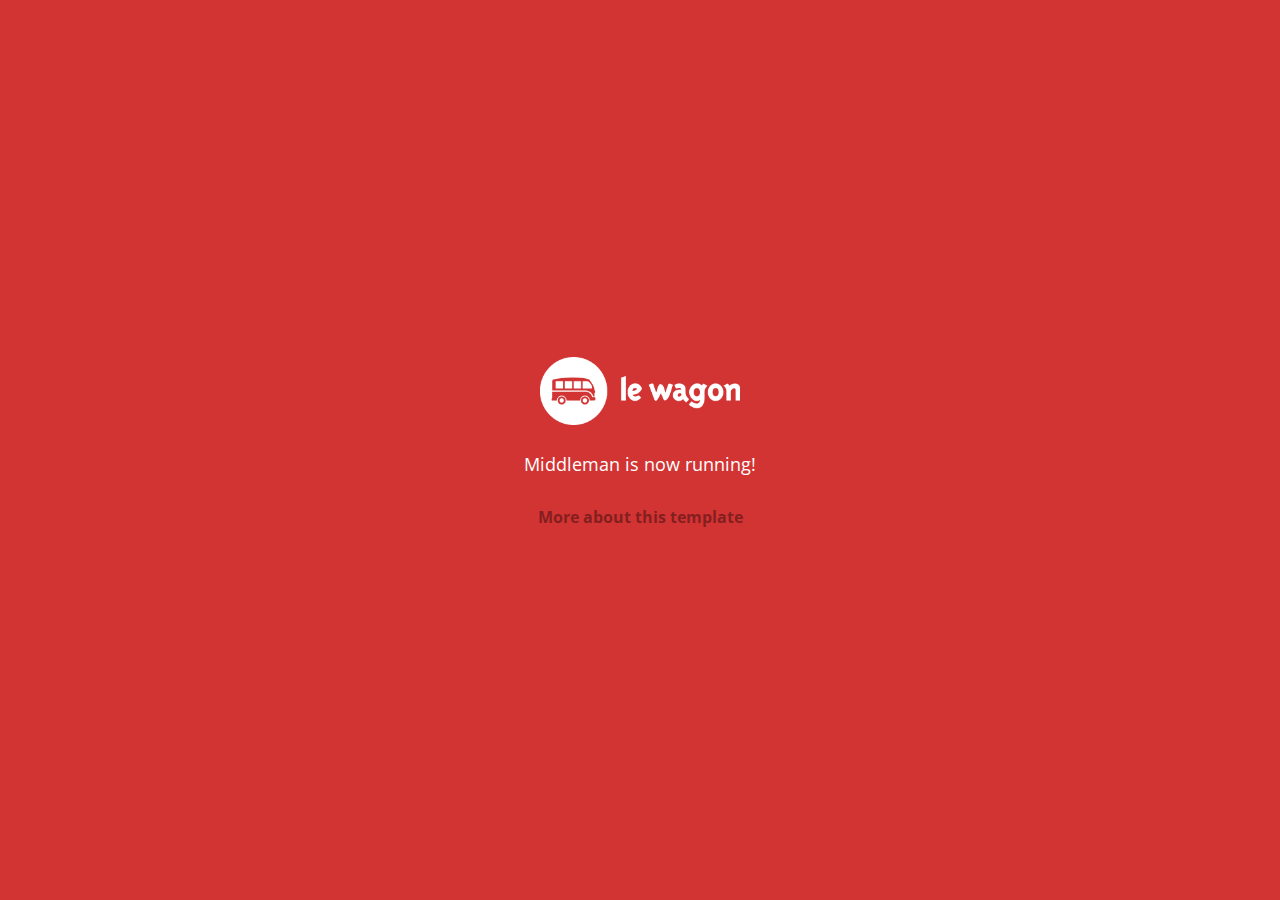
==== index.html @ dfccf11c "Automated commit at 2017-11-13 10:02:44 UTC by middleman-deploy 2.0.0-alpha" ====
<!doctype html>
<html>
  <head>
    <meta charset="utf-8">
    <meta http-equiv="x-ua-compatible" content="ie=edge">
    <meta name="viewport"
          content="width=device-width, initial-scale=1, shrink-to-fit=no">
    <!-- Use the title from a page's frontmatter if it has one -->
    <title>Le Wagon - Middleman</title>
    <link href="stylesheets/application-3c48b980.css" rel="stylesheet" />
    <script src="javascripts/application-93de88c9.js"></script>
    <link href="images/favicon-f15af148.png" rel="icon" type="image/png" />
  </head>
  <body>
    <div id="home">
  <div class="home-content">
    <img src="images/logo-acc9c0ec.png" width="200" alt="Logo" />
    <p>
      Middleman is now running!
    </p>
    <p class="about">
      <a href="about.html">More about this template</a>
    </p>
  </div>
</div>

  </body>
</html>
---- stylesheets/application-3c48b980.css ----
@import url("https://fonts.googleapis.com/css?family=Open+Sans:400,300,700|Raleway:400,100,300,700,500");/*!
 * Bootstrap v3.3.7 (http://getbootstrap.com)
 * Copyright 2011-2016 Twitter, Inc.
 * Licensed under MIT (https://github.com/twbs/bootstrap/blob/master/LICENSE)
 *//*! normalize.css v3.0.3 | MIT License | github.com/necolas/normalize.css */html{font-family:sans-serif;-ms-text-size-adjust:100%;-webkit-text-size-adjust:100%}body{margin:0}article,aside,details,figcaption,figure,footer,header,hgroup,main,menu,nav,section,summary{display:block}audio,canvas,progress,video{display:inline-block;vertical-align:baseline}audio:not([controls]){display:none;height:0}[hidden],template{display:none}a{background-color:transparent}a:active,a:hover{outline:0}abbr[title]{border-bottom:1px dotted}b,strong{font-weight:bold}dfn{font-style:italic}h1{font-size:2em;margin:0.67em 0}mark{background:#ff0;color:#000}small{font-size:80%}sub,sup{font-size:75%;line-height:0;position:relative;vertical-align:baseline}sup{top:-0.5em}sub{bottom:-0.25em}img{border:0}svg:not(:root){overflow:hidden}figure{margin:1em 40px}hr{-webkit-box-sizing:content-box;box-sizing:content-box;height:0}pre{overflow:auto}code,kbd,pre,samp{font-family:monospace, monospace;font-size:1em}button,input,optgroup,select,textarea{color:inherit;font:inherit;margin:0}button{overflow:visible}button,select{text-transform:none}button,html input[type="button"],input[type="reset"],input[type="submit"]{-webkit-appearance:button;cursor:pointer}button[disabled],html input[disabled]{cursor:default}button::-moz-focus-inner,input::-moz-focus-inner{border:0;padding:0}input{line-height:normal}input[type="checkbox"],input[type="radio"]{-webkit-box-sizing:border-box;box-sizing:border-box;padding:0}input[type="number"]::-webkit-inner-spin-button,input[type="number"]::-webkit-outer-spin-button{height:auto}input[type="search"]{-webkit-appearance:textfield;-webkit-box-sizing:content-box;box-sizing:content-box}input[type="search"]::-webkit-search-cancel-button,input[type="search"]::-webkit-search-decoration{-webkit-appearance:none}fieldset{border:1px solid #c0c0c0;margin:0 2px;padding:0.35em 0.625em 0.75em}legend{border:0;padding:0}textarea{overflow:auto}optgroup{font-weight:bold}table{border-collapse:collapse;border-spacing:0}td,th{padding:0}/*! Source: https://github.com/h5bp/html5-boilerplate/blob/master/src/css/main.css */@media print{*,*:before,*:after{background:transparent !important;color:#000 !important;-webkit-box-shadow:none !important;box-shadow:none !important;text-shadow:none !important}a,a:visited{text-decoration:underline}a[href]:after{content:" (" attr(href) ")"}abbr[title]:after{content:" (" attr(title) ")"}a[href^="#"]:after,a[href^="javascript:"]:after{content:""}pre,blockquote{border:1px solid #999;page-break-inside:avoid}thead{display:table-header-group}tr,img{page-break-inside:avoid}img{max-width:100% !important}p,h2,h3{orphans:3;widows:3}h2,h3{page-break-after:avoid}.navbar{display:none}.btn>.caret,.dropup>.btn>.caret{border-top-color:#000 !important}.label{border:1px solid #000}.table{border-collapse:collapse !important}.table td,.table th{background-color:#fff !important}.table-bordered th,.table-bordered td{border:1px solid #ddd !important}}@font-face{font-family:'Glyphicons Halflings';src:url("../assets/bootstrap/glyphicons-halflings-regular-86b6f62b.eot");src:url("../assets/bootstrap/glyphicons-halflings-regular-86b6f62b.eot?#iefix") format("embedded-opentype"),url("../assets/bootstrap/glyphicons-halflings-regular-ca35b697.woff2") format("woff2"),url("../assets/bootstrap/glyphicons-halflings-regular-278e49a8.woff") format("woff"),url("../assets/bootstrap/glyphicons-halflings-regular-44bc1850.ttf") format("truetype"),url("../assets/bootstrap/glyphicons-halflings-regular-de51a849.svg#glyphicons_halflingsregular") format("svg")}.glyphicon{position:relative;top:1px;display:inline-block;font-family:'Glyphicons Halflings';font-style:normal;font-weight:normal;line-height:1;-webkit-font-smoothing:antialiased;-moz-osx-font-smoothing:grayscale}.glyphicon-asterisk:before{content:"\002a"}.glyphicon-plus:before{content:"\002b"}.glyphicon-euro:before,.glyphicon-eur:before{content:"\20ac"}.glyphicon-minus:before{content:"\2212"}.glyphicon-cloud:before{content:"\2601"}.glyphicon-envelope:before{content:"\2709"}.glyphicon-pencil:before{content:"\270f"}.glyphicon-glass:before{content:"\e001"}.glyphicon-music:before{content:"\e002"}.glyphicon-search:before{content:"\e003"}.glyphicon-heart:before{content:"\e005"}.glyphicon-star:before{content:"\e006"}.glyphicon-star-empty:before{content:"\e007"}.glyphicon-user:before{content:"\e008"}.glyphicon-film:before{content:"\e009"}.glyphicon-th-large:before{content:"\e010"}.glyphicon-th:before{content:"\e011"}.glyphicon-th-list:before{content:"\e012"}.glyphicon-ok:before{content:"\e013"}.glyphicon-remove:before{content:"\e014"}.glyphicon-zoom-in:before{content:"\e015"}.glyphicon-zoom-out:before{content:"\e016"}.glyphicon-off:before{content:"\e017"}.glyphicon-signal:before{content:"\e018"}.glyphicon-cog:before{content:"\e019"}.glyphicon-trash:before{content:"\e020"}.glyphicon-home:before{content:"\e021"}.glyphicon-file:before{content:"\e022"}.glyphicon-time:before{content:"\e023"}.glyphicon-road:before{content:"\e024"}.glyphicon-download-alt:before{content:"\e025"}.glyphicon-download:before{content:"\e026"}.glyphicon-upload:before{content:"\e027"}.glyphicon-inbox:before{content:"\e028"}.glyphicon-play-circle:before{content:"\e029"}.glyphicon-repeat:before{content:"\e030"}.glyphicon-refresh:before{content:"\e031"}.glyphicon-list-alt:before{content:"\e032"}.glyphicon-lock:before{content:"\e033"}.glyphicon-flag:before{content:"\e034"}.glyphicon-headphones:before{content:"\e035"}.glyphicon-volume-off:before{content:"\e036"}.glyphicon-volume-down:before{content:"\e037"}.glyphicon-volume-up:before{content:"\e038"}.glyphicon-qrcode:before{content:"\e039"}.glyphicon-barcode:before{content:"\e040"}.glyphicon-tag:before{content:"\e041"}.glyphicon-tags:before{content:"\e042"}.glyphicon-book:before{content:"\e043"}.glyphicon-bookmark:before{content:"\e044"}.glyphicon-print:before{content:"\e045"}.glyphicon-camera:before{content:"\e046"}.glyphicon-font:before{content:"\e047"}.glyphicon-bold:before{content:"\e048"}.glyphicon-italic:before{content:"\e049"}.glyphicon-text-height:before{content:"\e050"}.glyphicon-text-width:before{content:"\e051"}.glyphicon-align-left:before{content:"\e052"}.glyphicon-align-center:before{content:"\e053"}.glyphicon-align-right:before{content:"\e054"}.glyphicon-align-justify:before{content:"\e055"}.glyphicon-list:before{content:"\e056"}.glyphicon-indent-left:before{content:"\e057"}.glyphicon-indent-right:before{content:"\e058"}.glyphicon-facetime-video:before{content:"\e059"}.glyphicon-picture:before{content:"\e060"}.glyphicon-map-marker:before{content:"\e062"}.glyphicon-adjust:before{content:"\e063"}.glyphicon-tint:before{content:"\e064"}.glyphicon-edit:before{content:"\e065"}.glyphicon-share:before{content:"\e066"}.glyphicon-check:before{content:"\e067"}.glyphicon-move:before{content:"\e068"}.glyphicon-step-backward:before{content:"\e069"}.glyphicon-fast-backward:before{content:"\e070"}.glyphicon-backward:before{content:"\e071"}.glyphicon-play:before{content:"\e072"}.glyphicon-pause:before{content:"\e073"}.glyphicon-stop:before{content:"\e074"}.glyphicon-forward:before{content:"\e075"}.glyphicon-fast-forward:before{content:"\e076"}.glyphicon-step-forward:before{content:"\e077"}.glyphicon-eject:before{content:"\e078"}.glyphicon-chevron-left:before{content:"\e079"}.glyphicon-chevron-right:before{content:"\e080"}.glyphicon-plus-sign:before{content:"\e081"}.glyphicon-minus-sign:before{content:"\e082"}.glyphicon-remove-sign:before{content:"\e083"}.glyphicon-ok-sign:before{content:"\e084"}.glyphicon-question-sign:before{content:"\e085"}.glyphicon-info-sign:before{content:"\e086"}.glyphicon-screenshot:before{content:"\e087"}.glyphicon-remove-circle:before{content:"\e088"}.glyphicon-ok-circle:before{content:"\e089"}.glyphicon-ban-circle:before{content:"\e090"}.glyphicon-arrow-left:before{content:"\e091"}.glyphicon-arrow-right:before{content:"\e092"}.glyphicon-arrow-up:before{content:"\e093"}.glyphicon-arrow-down:before{content:"\e094"}.glyphicon-share-alt:before{content:"\e095"}.glyphicon-resize-full:before{content:"\e096"}.glyphicon-resize-small:before{content:"\e097"}.glyphicon-exclamation-sign:before{content:"\e101"}.glyphicon-gift:before{content:"\e102"}.glyphicon-leaf:before{content:"\e103"}.glyphicon-fire:before{content:"\e104"}.glyphicon-eye-open:before{content:"\e105"}.glyphicon-eye-close:before{content:"\e106"}.glyphicon-warning-sign:before{content:"\e107"}.glyphicon-plane:before{content:"\e108"}.glyphicon-calendar:before{content:"\e109"}.glyphicon-random:before{content:"\e110"}.glyphicon-comment:before{content:"\e111"}.glyphicon-magnet:before{content:"\e112"}.glyphicon-chevron-up:before{content:"\e113"}.glyphicon-chevron-down:before{content:"\e114"}.glyphicon-retweet:before{content:"\e115"}.glyphicon-shopping-cart:before{content:"\e116"}.glyphicon-folder-close:before{content:"\e117"}.glyphicon-folder-open:before{content:"\e118"}.glyphicon-resize-vertical:before{content:"\e119"}.glyphicon-resize-horizontal:before{content:"\e120"}.glyphicon-hdd:before{content:"\e121"}.glyphicon-bullhorn:before{content:"\e122"}.glyphicon-bell:before{content:"\e123"}.glyphicon-certificate:before{content:"\e124"}.glyphicon-thumbs-up:before{content:"\e125"}.glyphicon-thumbs-down:before{content:"\e126"}.glyphicon-hand-right:before{content:"\e127"}.glyphicon-hand-left:before{content:"\e128"}.glyphicon-hand-up:before{content:"\e129"}.glyphicon-hand-down:before{content:"\e130"}.glyphicon-circle-arrow-right:before{content:"\e131"}.glyphicon-circle-arrow-left:before{content:"\e132"}.glyphicon-circle-arrow-up:before{content:"\e133"}.glyphicon-circle-arrow-down:before{content:"\e134"}.glyphicon-globe:before{content:"\e135"}.glyphicon-wrench:before{content:"\e136"}.glyphicon-tasks:before{content:"\e137"}.glyphicon-filter:before{content:"\e138"}.glyphicon-briefcase:before{content:"\e139"}.glyphicon-fullscreen:before{content:"\e140"}.glyphicon-dashboard:before{content:"\e141"}.glyphicon-paperclip:before{content:"\e142"}.glyphicon-heart-empty:before{content:"\e143"}.glyphicon-link:before{content:"\e144"}.glyphicon-phone:before{content:"\e145"}.glyphicon-pushpin:before{content:"\e146"}.glyphicon-usd:before{content:"\e148"}.glyphicon-gbp:before{content:"\e149"}.glyphicon-sort:before{content:"\e150"}.glyphicon-sort-by-alphabet:before{content:"\e151"}.glyphicon-sort-by-alphabet-alt:before{content:"\e152"}.glyphicon-sort-by-order:before{content:"\e153"}.glyphicon-sort-by-order-alt:before{content:"\e154"}.glyphicon-sort-by-attributes:before{content:"\e155"}.glyphicon-sort-by-attributes-alt:before{content:"\e156"}.glyphicon-unchecked:before{content:"\e157"}.glyphicon-expand:before{content:"\e158"}.glyphicon-collapse-down:before{content:"\e159"}.glyphicon-collapse-up:before{content:"\e160"}.glyphicon-log-in:before{content:"\e161"}.glyphicon-flash:before{content:"\e162"}.glyphicon-log-out:before{content:"\e163"}.glyphicon-new-window:before{content:"\e164"}.glyphicon-record:before{content:"\e165"}.glyphicon-save:before{content:"\e166"}.glyphicon-open:before{content:"\e167"}.glyphicon-saved:before{content:"\e168"}.glyphicon-import:before{content:"\e169"}.glyphicon-export:before{content:"\e170"}.glyphicon-send:before{content:"\e171"}.glyphicon-floppy-disk:before{content:"\e172"}.glyphicon-floppy-saved:before{content:"\e173"}.glyphicon-floppy-remove:before{content:"\e174"}.glyphicon-floppy-save:before{content:"\e175"}.glyphicon-floppy-open:before{content:"\e176"}.glyphicon-credit-card:before{content:"\e177"}.glyphicon-transfer:before{content:"\e178"}.glyphicon-cutlery:before{content:"\e179"}.glyphicon-header:before{content:"\e180"}.glyphicon-compressed:before{content:"\e181"}.glyphicon-earphone:before{content:"\e182"}.glyphicon-phone-alt:before{content:"\e183"}.glyphicon-tower:before{content:"\e184"}.glyphicon-stats:before{content:"\e185"}.glyphicon-sd-video:before{content:"\e186"}.glyphicon-hd-video:before{content:"\e187"}.glyphicon-subtitles:before{content:"\e188"}.glyphicon-sound-stereo:before{content:"\e189"}.glyphicon-sound-dolby:before{content:"\e190"}.glyphicon-sound-5-1:before{content:"\e191"}.glyphicon-sound-6-1:before{content:"\e192"}.glyphicon-sound-7-1:before{content:"\e193"}.glyphicon-copyright-mark:before{content:"\e194"}.glyphicon-registration-mark:before{content:"\e195"}.glyphicon-cloud-download:before{content:"\e197"}.glyphicon-cloud-upload:before{content:"\e198"}.glyphicon-tree-conifer:before{content:"\e199"}.glyphicon-tree-deciduous:before{content:"\e200"}.glyphicon-cd:before{content:"\e201"}.glyphicon-save-file:before{content:"\e202"}.glyphicon-open-file:before{content:"\e203"}.glyphicon-level-up:before{content:"\e204"}.glyphicon-copy:before{content:"\e205"}.glyphicon-paste:before{content:"\e206"}.glyphicon-alert:before{content:"\e209"}.glyphicon-equalizer:before{content:"\e210"}.glyphicon-king:before{content:"\e211"}.glyphicon-queen:before{content:"\e212"}.glyphicon-pawn:before{content:"\e213"}.glyphicon-bishop:before{content:"\e214"}.glyphicon-knight:before{content:"\e215"}.glyphicon-baby-formula:before{content:"\e216"}.glyphicon-tent:before{content:"\26fa"}.glyphicon-blackboard:before{content:"\e218"}.glyphicon-bed:before{content:"\e219"}.glyphicon-apple:before{content:"\f8ff"}.glyphicon-erase:before{content:"\e221"}.glyphicon-hourglass:before{content:"\231b"}.glyphicon-lamp:before{content:"\e223"}.glyphicon-duplicate:before{content:"\e224"}.glyphicon-piggy-bank:before{content:"\e225"}.glyphicon-scissors:before{content:"\e226"}.glyphicon-bitcoin:before{content:"\e227"}.glyphicon-btc:before{content:"\e227"}.glyphicon-xbt:before{content:"\e227"}.glyphicon-yen:before{content:"\00a5"}.glyphicon-jpy:before{content:"\00a5"}.glyphicon-ruble:before{content:"\20bd"}.glyphicon-rub:before{content:"\20bd"}.glyphicon-scale:before{content:"\e230"}.glyphicon-ice-lolly:before{content:"\e231"}.glyphicon-ice-lolly-tasted:before{content:"\e232"}.glyphicon-education:before{content:"\e233"}.glyphicon-option-horizontal:before{content:"\e234"}.glyphicon-option-vertical:before{content:"\e235"}.glyphicon-menu-hamburger:before{content:"\e236"}.glyphicon-modal-window:before{content:"\e237"}.glyphicon-oil:before{content:"\e238"}.glyphicon-grain:before{content:"\e239"}.glyphicon-sunglasses:before{content:"\e240"}.glyphicon-text-size:before{content:"\e241"}.glyphicon-text-color:before{content:"\e242"}.glyphicon-text-background:before{content:"\e243"}.glyphicon-object-align-top:before{content:"\e244"}.glyphicon-object-align-bottom:before{content:"\e245"}.glyphicon-object-align-horizontal:before{content:"\e246"}.glyphicon-object-align-left:before{content:"\e247"}.glyphicon-object-align-vertical:before{content:"\e248"}.glyphicon-object-align-right:before{content:"\e249"}.glyphicon-triangle-right:before{content:"\e250"}.glyphicon-triangle-left:before{content:"\e251"}.glyphicon-triangle-bottom:before{content:"\e252"}.glyphicon-triangle-top:before{content:"\e253"}.glyphicon-console:before{content:"\e254"}.glyphicon-superscript:before{content:"\e255"}.glyphicon-subscript:before{content:"\e256"}.glyphicon-menu-left:before{content:"\e257"}.glyphicon-menu-right:before{content:"\e258"}.glyphicon-menu-down:before{content:"\e259"}.glyphicon-menu-up:before{content:"\e260"}*{-webkit-box-sizing:border-box;box-sizing:border-box}*:before,*:after{-webkit-box-sizing:border-box;box-sizing:border-box}html{font-size:10px;-webkit-tap-highlight-color:transparent}body{font-family:"Open Sans", "Helvetica", "sans-serif";font-size:18px;line-height:1.42857143;color:#333333;background-color:#F4F4F4}input,button,select,textarea{font-family:inherit;font-size:inherit;line-height:inherit}a{color:#469AE0;text-decoration:none}a:hover,a:focus{color:#1f74ba;text-decoration:underline}a:focus{outline:5px auto -webkit-focus-ring-color;outline-offset:-2px}figure{margin:0}img{vertical-align:middle}.img-responsive{display:block;max-width:100%;height:auto}.img-rounded{border-radius:2px}.img-thumbnail{padding:4px;line-height:1.42857143;background-color:#F4F4F4;border:1px solid #ddd;border-radius:2px;-webkit-transition:all 0.2s ease-in-out;transition:all 0.2s ease-in-out;display:inline-block;max-width:100%;height:auto}.img-circle{border-radius:50%}hr{margin-top:25px;margin-bottom:25px;border:0;border-top:1px solid #eeeeee}.sr-only{position:absolute;width:1px;height:1px;margin:-1px;padding:0;overflow:hidden;clip:rect(0, 0, 0, 0);border:0}.sr-only-focusable:active,.sr-only-focusable:focus{position:static;width:auto;height:auto;margin:0;overflow:visible;clip:auto}[role="button"]{cursor:pointer}h1,h2,h3,h4,h5,h6,.h1,.h2,.h3,.h4,.h5,.h6{font-family:"Raleway", "Helvetica", "sans-serif";font-weight:500;line-height:1.1;color:inherit}h1 small,h1 .small,h2 small,h2 .small,h3 small,h3 .small,h4 small,h4 .small,h5 small,h5 .small,h6 small,h6 .small,.h1 small,.h1 .small,.h2 small,.h2 .small,.h3 small,.h3 .small,.h4 small,.h4 .small,.h5 small,.h5 .small,.h6 small,.h6 .small{font-weight:normal;line-height:1;color:#777777}h1,.h1,h2,.h2,h3,.h3{margin-top:25px;margin-bottom:12.5px}h1 small,h1 .small,.h1 small,.h1 .small,h2 small,h2 .small,.h2 small,.h2 .small,h3 small,h3 .small,.h3 small,.h3 .small{font-size:65%}h4,.h4,h5,.h5,h6,.h6{margin-top:12.5px;margin-bottom:12.5px}h4 small,h4 .small,.h4 small,.h4 .small,h5 small,h5 .small,.h5 small,.h5 .small,h6 small,h6 .small,.h6 small,.h6 .small{font-size:75%}h1,.h1{font-size:46px}h2,.h2{font-size:38px}h3,.h3{font-size:31px}h4,.h4{font-size:23px}h5,.h5{font-size:18px}h6,.h6{font-size:16px}p{margin:0 0 12.5px}.lead{margin-bottom:25px;font-size:20px;font-weight:300;line-height:1.4}@media (min-width: 768px){.lead{font-size:27px}}small,.small{font-size:88%}mark,.mark{background-color:#fcf8e3;padding:.2em}.text-left{text-align:left}.text-right{text-align:right}.text-center{text-align:center}.text-justify{text-align:justify}.text-nowrap{white-space:nowrap}.text-lowercase{text-transform:lowercase}.text-uppercase,.initialism{text-transform:uppercase}.text-capitalize{text-transform:capitalize}.text-muted{color:#777777}.text-primary{color:#469AE0}a.text-primary:hover,a.text-primary:focus{color:#2381d0}.text-success{color:#3c763d}a.text-success:hover,a.text-success:focus{color:#2b542c}.text-info{color:#31708f}a.text-info:hover,a.text-info:focus{color:#245269}.text-warning{color:#8a6d3b}a.text-warning:hover,a.text-warning:focus{color:#66512c}.text-danger{color:#a94442}a.text-danger:hover,a.text-danger:focus{color:#843534}.bg-primary{color:#fff}.bg-primary{background-color:#469AE0}a.bg-primary:hover,a.bg-primary:focus{background-color:#2381d0}.bg-success{background-color:#dff0d8}a.bg-success:hover,a.bg-success:focus{background-color:#c1e2b3}.bg-info{background-color:#d9edf7}a.bg-info:hover,a.bg-info:focus{background-color:#afd9ee}.bg-warning{background-color:#fcf8e3}a.bg-warning:hover,a.bg-warning:focus{background-color:#f7ecb5}.bg-danger{background-color:#f2dede}a.bg-danger:hover,a.bg-danger:focus{background-color:#e4b9b9}.page-header{padding-bottom:11.5px;margin:50px 0 25px;border-bottom:1px solid #eeeeee}ul,ol{margin-top:0;margin-bottom:12.5px}ul ul,ul ol,ol ul,ol ol{margin-bottom:0}.list-unstyled{padding-left:0;list-style:none}.list-inline{padding-left:0;list-style:none;margin-left:-5px}.list-inline>li{display:inline-block;padding-left:5px;padding-right:5px}dl{margin-top:0;margin-bottom:25px}dt,dd{line-height:1.42857143}dt{font-weight:bold}dd{margin-left:0}.dl-horizontal dd:before,.dl-horizontal dd:after{content:" ";display:table}.dl-horizontal dd:after{clear:both}@media (min-width: 768px){.dl-horizontal dt{float:left;width:160px;clear:left;text-align:right;overflow:hidden;text-overflow:ellipsis;white-space:nowrap}.dl-horizontal dd{margin-left:180px}}abbr[title],abbr[data-original-title]{cursor:help;border-bottom:1px dotted #777777}.initialism{font-size:90%}blockquote{padding:12.5px 25px;margin:0 0 25px;font-size:22.5px;border-left:5px solid #eeeeee}blockquote p:last-child,blockquote ul:last-child,blockquote ol:last-child{margin-bottom:0}blockquote footer,blockquote small,blockquote .small{display:block;font-size:80%;line-height:1.42857143;color:#777777}blockquote footer:before,blockquote small:before,blockquote .small:before{content:'\2014 \00A0'}.blockquote-reverse,blockquote.pull-right{padding-right:15px;padding-left:0;border-right:5px solid #eeeeee;border-left:0;text-align:right}.blockquote-reverse footer:before,.blockquote-reverse small:before,.blockquote-reverse .small:before,blockquote.pull-right footer:before,blockquote.pull-right small:before,blockquote.pull-right .small:before{content:''}.blockquote-reverse footer:after,.blockquote-reverse small:after,.blockquote-reverse .small:after,blockquote.pull-right footer:after,blockquote.pull-right small:after,blockquote.pull-right .small:after{content:'\00A0 \2014'}address{margin-bottom:25px;font-style:normal;line-height:1.42857143}code,kbd,pre,samp{font-family:Menlo, Monaco, Consolas, "Courier New", monospace}code{padding:2px 4px;font-size:90%;color:#c7254e;background-color:#f9f2f4;border-radius:2px}kbd{padding:2px 4px;font-size:90%;color:#fff;background-color:#333;border-radius:2px;-webkit-box-shadow:inset 0 -1px 0 rgba(0,0,0,0.25);box-shadow:inset 0 -1px 0 rgba(0,0,0,0.25)}kbd kbd{padding:0;font-size:100%;font-weight:bold;-webkit-box-shadow:none;box-shadow:none}pre{display:block;padding:12px;margin:0 0 12.5px;font-size:17px;line-height:1.42857143;word-break:break-all;word-wrap:break-word;color:#333333;background-color:#f5f5f5;border:1px solid #ccc;border-radius:2px}pre code{padding:0;font-size:inherit;color:inherit;white-space:pre-wrap;background-color:transparent;border-radius:0}.pre-scrollable{max-height:340px;overflow-y:scroll}.container{margin-right:auto;margin-left:auto;padding-left:15px;padding-right:15px}.container:before,.container:after{content:" ";display:table}.container:after{clear:both}@media (min-width: 768px){.container{width:750px}}@media (min-width: 992px){.container{width:970px}}@media (min-width: 1200px){.container{width:1170px}}.container-fluid{margin-right:auto;margin-left:auto;padding-left:15px;padding-right:15px}.container-fluid:before,.container-fluid:after{content:" ";display:table}.container-fluid:after{clear:both}.row{margin-left:-15px;margin-right:-15px}.row:before,.row:after{content:" ";display:table}.row:after{clear:both}.col-xs-1,.col-sm-1,.col-md-1,.col-lg-1,.col-xs-2,.col-sm-2,.col-md-2,.col-lg-2,.col-xs-3,.col-sm-3,.col-md-3,.col-lg-3,.col-xs-4,.col-sm-4,.col-md-4,.col-lg-4,.col-xs-5,.col-sm-5,.col-md-5,.col-lg-5,.col-xs-6,.col-sm-6,.col-md-6,.col-lg-6,.col-xs-7,.col-sm-7,.col-md-7,.col-lg-7,.col-xs-8,.col-sm-8,.col-md-8,.col-lg-8,.col-xs-9,.col-sm-9,.col-md-9,.col-lg-9,.col-xs-10,.col-sm-10,.col-md-10,.col-lg-10,.col-xs-11,.col-sm-11,.col-md-11,.col-lg-11,.col-xs-12,.col-sm-12,.col-md-12,.col-lg-12{position:relative;min-height:1px;padding-left:15px;padding-right:15px}.col-xs-1,.col-xs-2,.col-xs-3,.col-xs-4,.col-xs-5,.col-xs-6,.col-xs-7,.col-xs-8,.col-xs-9,.col-xs-10,.col-xs-11,.col-xs-12{float:left}.col-xs-1{width:8.33333333%}.col-xs-2{width:16.66666667%}.col-xs-3{width:25%}.col-xs-4{width:33.33333333%}.col-xs-5{width:41.66666667%}.col-xs-6{width:50%}.col-xs-7{width:58.33333333%}.col-xs-8{width:66.66666667%}.col-xs-9{width:75%}.col-xs-10{width:83.33333333%}.col-xs-11{width:91.66666667%}.col-xs-12{width:100%}.col-xs-pull-0{right:auto}.col-xs-pull-1{right:8.33333333%}.col-xs-pull-2{right:16.66666667%}.col-xs-pull-3{right:25%}.col-xs-pull-4{right:33.33333333%}.col-xs-pull-5{right:41.66666667%}.col-xs-pull-6{right:50%}.col-xs-pull-7{right:58.33333333%}.col-xs-pull-8{right:66.66666667%}.col-xs-pull-9{right:75%}.col-xs-pull-10{right:83.33333333%}.col-xs-pull-11{right:91.66666667%}.col-xs-pull-12{right:100%}.col-xs-push-0{left:auto}.col-xs-push-1{left:8.33333333%}.col-xs-push-2{left:16.66666667%}.col-xs-push-3{left:25%}.col-xs-push-4{left:33.33333333%}.col-xs-push-5{left:41.66666667%}.col-xs-push-6{left:50%}.col-xs-push-7{left:58.33333333%}.col-xs-push-8{left:66.66666667%}.col-xs-push-9{left:75%}.col-xs-push-10{left:83.33333333%}.col-xs-push-11{left:91.66666667%}.col-xs-push-12{left:100%}.col-xs-offset-0{margin-left:0%}.col-xs-offset-1{margin-left:8.33333333%}.col-xs-offset-2{margin-left:16.66666667%}.col-xs-offset-3{margin-left:25%}.col-xs-offset-4{margin-left:33.33333333%}.col-xs-offset-5{margin-left:41.66666667%}.col-xs-offset-6{margin-left:50%}.col-xs-offset-7{margin-left:58.33333333%}.col-xs-offset-8{margin-left:66.66666667%}.col-xs-offset-9{margin-left:75%}.col-xs-offset-10{margin-left:83.33333333%}.col-xs-offset-11{margin-left:91.66666667%}.col-xs-offset-12{margin-left:100%}@media (min-width: 768px){.col-sm-1,.col-sm-2,.col-sm-3,.col-sm-4,.col-sm-5,.col-sm-6,.col-sm-7,.col-sm-8,.col-sm-9,.col-sm-10,.col-sm-11,.col-sm-12{float:left}.col-sm-1{width:8.33333333%}.col-sm-2{width:16.66666667%}.col-sm-3{width:25%}.col-sm-4{width:33.33333333%}.col-sm-5{width:41.66666667%}.col-sm-6{width:50%}.col-sm-7{width:58.33333333%}.col-sm-8{width:66.66666667%}.col-sm-9{width:75%}.col-sm-10{width:83.33333333%}.col-sm-11{width:91.66666667%}.col-sm-12{width:100%}.col-sm-pull-0{right:auto}.col-sm-pull-1{right:8.33333333%}.col-sm-pull-2{right:16.66666667%}.col-sm-pull-3{right:25%}.col-sm-pull-4{right:33.33333333%}.col-sm-pull-5{right:41.66666667%}.col-sm-pull-6{right:50%}.col-sm-pull-7{right:58.33333333%}.col-sm-pull-8{right:66.66666667%}.col-sm-pull-9{right:75%}.col-sm-pull-10{right:83.33333333%}.col-sm-pull-11{right:91.66666667%}.col-sm-pull-12{right:100%}.col-sm-push-0{left:auto}.col-sm-push-1{left:8.33333333%}.col-sm-push-2{left:16.66666667%}.col-sm-push-3{left:25%}.col-sm-push-4{left:33.33333333%}.col-sm-push-5{left:41.66666667%}.col-sm-push-6{left:50%}.col-sm-push-7{left:58.33333333%}.col-sm-push-8{left:66.66666667%}.col-sm-push-9{left:75%}.col-sm-push-10{left:83.33333333%}.col-sm-push-11{left:91.66666667%}.col-sm-push-12{left:100%}.col-sm-offset-0{margin-left:0%}.col-sm-offset-1{margin-left:8.33333333%}.col-sm-offset-2{margin-left:16.66666667%}.col-sm-offset-3{margin-left:25%}.col-sm-offset-4{margin-left:33.33333333%}.col-sm-offset-5{margin-left:41.66666667%}.col-sm-offset-6{margin-left:50%}.col-sm-offset-7{margin-left:58.33333333%}.col-sm-offset-8{margin-left:66.66666667%}.col-sm-offset-9{margin-left:75%}.col-sm-offset-10{margin-left:83.33333333%}.col-sm-offset-11{margin-left:91.66666667%}.col-sm-offset-12{margin-left:100%}}@media (min-width: 992px){.col-md-1,.col-md-2,.col-md-3,.col-md-4,.col-md-5,.col-md-6,.col-md-7,.col-md-8,.col-md-9,.col-md-10,.col-md-11,.col-md-12{float:left}.col-md-1{width:8.33333333%}.col-md-2{width:16.66666667%}.col-md-3{width:25%}.col-md-4{width:33.33333333%}.col-md-5{width:41.66666667%}.col-md-6{width:50%}.col-md-7{width:58.33333333%}.col-md-8{width:66.66666667%}.col-md-9{width:75%}.col-md-10{width:83.33333333%}.col-md-11{width:91.66666667%}.col-md-12{width:100%}.col-md-pull-0{right:auto}.col-md-pull-1{right:8.33333333%}.col-md-pull-2{right:16.66666667%}.col-md-pull-3{right:25%}.col-md-pull-4{right:33.33333333%}.col-md-pull-5{right:41.66666667%}.col-md-pull-6{right:50%}.col-md-pull-7{right:58.33333333%}.col-md-pull-8{right:66.66666667%}.col-md-pull-9{right:75%}.col-md-pull-10{right:83.33333333%}.col-md-pull-11{right:91.66666667%}.col-md-pull-12{right:100%}.col-md-push-0{left:auto}.col-md-push-1{left:8.33333333%}.col-md-push-2{left:16.66666667%}.col-md-push-3{left:25%}.col-md-push-4{left:33.33333333%}.col-md-push-5{left:41.66666667%}.col-md-push-6{left:50%}.col-md-push-7{left:58.33333333%}.col-md-push-8{left:66.66666667%}.col-md-push-9{left:75%}.col-md-push-10{left:83.33333333%}.col-md-push-11{left:91.66666667%}.col-md-push-12{left:100%}.col-md-offset-0{margin-left:0%}.col-md-offset-1{margin-left:8.33333333%}.col-md-offset-2{margin-left:16.66666667%}.col-md-offset-3{margin-left:25%}.col-md-offset-4{margin-left:33.33333333%}.col-md-offset-5{margin-left:41.66666667%}.col-md-offset-6{margin-left:50%}.col-md-offset-7{margin-left:58.33333333%}.col-md-offset-8{margin-left:66.66666667%}.col-md-offset-9{margin-left:75%}.col-md-offset-10{margin-left:83.33333333%}.col-md-offset-11{margin-left:91.66666667%}.col-md-offset-12{margin-left:100%}}@media (min-width: 1200px){.col-lg-1,.col-lg-2,.col-lg-3,.col-lg-4,.col-lg-5,.col-lg-6,.col-lg-7,.col-lg-8,.col-lg-9,.col-lg-10,.col-lg-11,.col-lg-12{float:left}.col-lg-1{width:8.33333333%}.col-lg-2{width:16.66666667%}.col-lg-3{width:25%}.col-lg-4{width:33.33333333%}.col-lg-5{width:41.66666667%}.col-lg-6{width:50%}.col-lg-7{width:58.33333333%}.col-lg-8{width:66.66666667%}.col-lg-9{width:75%}.col-lg-10{width:83.33333333%}.col-lg-11{width:91.66666667%}.col-lg-12{width:100%}.col-lg-pull-0{right:auto}.col-lg-pull-1{right:8.33333333%}.col-lg-pull-2{right:16.66666667%}.col-lg-pull-3{right:25%}.col-lg-pull-4{right:33.33333333%}.col-lg-pull-5{right:41.66666667%}.col-lg-pull-6{right:50%}.col-lg-pull-7{right:58.33333333%}.col-lg-pull-8{right:66.66666667%}.col-lg-pull-9{right:75%}.col-lg-pull-10{right:83.33333333%}.col-lg-pull-11{right:91.66666667%}.col-lg-pull-12{right:100%}.col-lg-push-0{left:auto}.col-lg-push-1{left:8.33333333%}.col-lg-push-2{left:16.66666667%}.col-lg-push-3{left:25%}.col-lg-push-4{left:33.33333333%}.col-lg-push-5{left:41.66666667%}.col-lg-push-6{left:50%}.col-lg-push-7{left:58.33333333%}.col-lg-push-8{left:66.66666667%}.col-lg-push-9{left:75%}.col-lg-push-10{left:83.33333333%}.col-lg-push-11{left:91.66666667%}.col-lg-push-12{left:100%}.col-lg-offset-0{margin-left:0%}.col-lg-offset-1{margin-left:8.33333333%}.col-lg-offset-2{margin-left:16.66666667%}.col-lg-offset-3{margin-left:25%}.col-lg-offset-4{margin-left:33.33333333%}.col-lg-offset-5{margin-left:41.66666667%}.col-lg-offset-6{margin-left:50%}.col-lg-offset-7{margin-left:58.33333333%}.col-lg-offset-8{margin-left:66.66666667%}.col-lg-offset-9{margin-left:75%}.col-lg-offset-10{margin-left:83.33333333%}.col-lg-offset-11{margin-left:91.66666667%}.col-lg-offset-12{margin-left:100%}}table{background-color:transparent}caption{padding-top:8px;padding-bottom:8px;color:#777777;text-align:left}th{text-align:left}.table{width:100%;max-width:100%;margin-bottom:25px}.table>thead>tr>th,.table>thead>tr>td,.table>tbody>tr>th,.table>tbody>tr>td,.table>tfoot>tr>th,.table>tfoot>tr>td{padding:8px;line-height:1.42857143;vertical-align:top;border-top:1px solid #ddd}.table>thead>tr>th{vertical-align:bottom;border-bottom:2px solid #ddd}.table>caption+thead>tr:first-child>th,.table>caption+thead>tr:first-child>td,.table>colgroup+thead>tr:first-child>th,.table>colgroup+thead>tr:first-child>td,.table>thead:first-child>tr:first-child>th,.table>thead:first-child>tr:first-child>td{border-top:0}.table>tbody+tbody{border-top:2px solid #ddd}.table .table{background-color:#F4F4F4}.table-condensed>thead>tr>th,.table-condensed>thead>tr>td,.table-condensed>tbody>tr>th,.table-condensed>tbody>tr>td,.table-condensed>tfoot>tr>th,.table-condensed>tfoot>tr>td{padding:5px}.table-bordered{border:1px solid #ddd}.table-bordered>thead>tr>th,.table-bordered>thead>tr>td,.table-bordered>tbody>tr>th,.table-bordered>tbody>tr>td,.table-bordered>tfoot>tr>th,.table-bordered>tfoot>tr>td{border:1px solid #ddd}.table-bordered>thead>tr>th,.table-bordered>thead>tr>td{border-bottom-width:2px}.table-striped>tbody>tr:nth-of-type(odd){background-color:#f9f9f9}.table-hover>tbody>tr:hover{background-color:#f5f5f5}table col[class*="col-"]{position:static;float:none;display:table-column}table td[class*="col-"],table th[class*="col-"]{position:static;float:none;display:table-cell}.table>thead>tr>td.active,.table>thead>tr>th.active,.table>thead>tr.active>td,.table>thead>tr.active>th,.table>tbody>tr>td.active,.table>tbody>tr>th.active,.table>tbody>tr.active>td,.table>tbody>tr.active>th,.table>tfoot>tr>td.active,.table>tfoot>tr>th.active,.table>tfoot>tr.active>td,.table>tfoot>tr.active>th{background-color:#f5f5f5}.table-hover>tbody>tr>td.active:hover,.table-hover>tbody>tr>th.active:hover,.table-hover>tbody>tr.active:hover>td,.table-hover>tbody>tr:hover>.active,.table-hover>tbody>tr.active:hover>th{background-color:#e8e8e8}.table>thead>tr>td.success,.table>thead>tr>th.success,.table>thead>tr.success>td,.table>thead>tr.success>th,.table>tbody>tr>td.success,.table>tbody>tr>th.success,.table>tbody>tr.success>td,.table>tbody>tr.success>th,.table>tfoot>tr>td.success,.table>tfoot>tr>th.success,.table>tfoot>tr.success>td,.table>tfoot>tr.success>th{background-color:#dff0d8}.table-hover>tbody>tr>td.success:hover,.table-hover>tbody>tr>th.success:hover,.table-hover>tbody>tr.success:hover>td,.table-hover>tbody>tr:hover>.success,.table-hover>tbody>tr.success:hover>th{background-color:#d0e9c6}.table>thead>tr>td.info,.table>thead>tr>th.info,.table>thead>tr.info>td,.table>thead>tr.info>th,.table>tbody>tr>td.info,.table>tbody>tr>th.info,.table>tbody>tr.info>td,.table>tbody>tr.info>th,.table>tfoot>tr>td.info,.table>tfoot>tr>th.info,.table>tfoot>tr.info>td,.table>tfoot>tr.info>th{background-color:#d9edf7}.table-hover>tbody>tr>td.info:hover,.table-hover>tbody>tr>th.info:hover,.table-hover>tbody>tr.info:hover>td,.table-hover>tbody>tr:hover>.info,.table-hover>tbody>tr.info:hover>th{background-color:#c4e3f3}.table>thead>tr>td.warning,.table>thead>tr>th.warning,.table>thead>tr.warning>td,.table>thead>tr.warning>th,.table>tbody>tr>td.warning,.table>tbody>tr>th.warning,.table>tbody>tr.warning>td,.table>tbody>tr.warning>th,.table>tfoot>tr>td.warning,.table>tfoot>tr>th.warning,.table>tfoot>tr.warning>td,.table>tfoot>tr.warning>th{background-color:#fcf8e3}.table-hover>tbody>tr>td.warning:hover,.table-hover>tbody>tr>th.warning:hover,.table-hover>tbody>tr.warning:hover>td,.table-hover>tbody>tr:hover>.warning,.table-hover>tbody>tr.warning:hover>th{background-color:#faf2cc}.table>thead>tr>td.danger,.table>thead>tr>th.danger,.table>thead>tr.danger>td,.table>thead>tr.danger>th,.table>tbody>tr>td.danger,.table>tbody>tr>th.danger,.table>tbody>tr.danger>td,.table>tbody>tr.danger>th,.table>tfoot>tr>td.danger,.table>tfoot>tr>th.danger,.table>tfoot>tr.danger>td,.table>tfoot>tr.danger>th{background-color:#f2dede}.table-hover>tbody>tr>td.danger:hover,.table-hover>tbody>tr>th.danger:hover,.table-hover>tbody>tr.danger:hover>td,.table-hover>tbody>tr:hover>.danger,.table-hover>tbody>tr.danger:hover>th{background-color:#ebcccc}.table-responsive{overflow-x:auto;min-height:0.01%}@media screen and (max-width: 767px){.table-responsive{width:100%;margin-bottom:18.75px;overflow-y:hidden;-ms-overflow-style:-ms-autohiding-scrollbar;border:1px solid #ddd}.table-responsive>.table{margin-bottom:0}.table-responsive>.table>thead>tr>th,.table-responsive>.table>thead>tr>td,.table-responsive>.table>tbody>tr>th,.table-responsive>.table>tbody>tr>td,.table-responsive>.table>tfoot>tr>th,.table-responsive>.table>tfoot>tr>td{white-space:nowrap}.table-responsive>.table-bordered{border:0}.table-responsive>.table-bordered>thead>tr>th:first-child,.table-responsive>.table-bordered>thead>tr>td:first-child,.table-responsive>.table-bordered>tbody>tr>th:first-child,.table-responsive>.table-bordered>tbody>tr>td:first-child,.table-responsive>.table-bordered>tfoot>tr>th:first-child,.table-responsive>.table-bordered>tfoot>tr>td:first-child{border-left:0}.table-responsive>.table-bordered>thead>tr>th:last-child,.table-responsive>.table-bordered>thead>tr>td:last-child,.table-responsive>.table-bordered>tbody>tr>th:last-child,.table-responsive>.table-bordered>tbody>tr>td:last-child,.table-responsive>.table-bordered>tfoot>tr>th:last-child,.table-responsive>.table-bordered>tfoot>tr>td:last-child{border-right:0}.table-responsive>.table-bordered>tbody>tr:last-child>th,.table-responsive>.table-bordered>tbody>tr:last-child>td,.table-responsive>.table-bordered>tfoot>tr:last-child>th,.table-responsive>.table-bordered>tfoot>tr:last-child>td{border-bottom:0}}fieldset{padding:0;margin:0;border:0;min-width:0}legend{display:block;width:100%;padding:0;margin-bottom:25px;font-size:27px;line-height:inherit;color:#333333;border:0;border-bottom:1px solid #e5e5e5}label{display:inline-block;max-width:100%;margin-bottom:5px;font-weight:bold}input[type="search"]{-webkit-box-sizing:border-box;box-sizing:border-box}input[type="radio"],input[type="checkbox"]{margin:4px 0 0;margin-top:1px \9;line-height:normal}input[type="file"]{display:block}input[type="range"]{display:block;width:100%}select[multiple],select[size]{height:auto}input[type="file"]:focus,input[type="radio"]:focus,input[type="checkbox"]:focus{outline:5px auto -webkit-focus-ring-color;outline-offset:-2px}output{display:block;padding-top:7px;font-size:18px;line-height:1.42857143;color:#000000}.form-control{display:block;width:100%;height:39px;padding:6px 12px;font-size:18px;line-height:1.42857143;color:#000000;background-color:#fff;background-image:none;border:1px solid #ccc;border-radius:2px;-webkit-box-shadow:inset 0 1px 1px rgba(0,0,0,0.075);box-shadow:inset 0 1px 1px rgba(0,0,0,0.075);-webkit-transition:border-color ease-in-out 0.15s, box-shadow ease-in-out 0.15s;-webkit-transition:border-color ease-in-out 0.15s, -webkit-box-shadow ease-in-out 0.15s;transition:border-color ease-in-out 0.15s, -webkit-box-shadow ease-in-out 0.15s;transition:border-color ease-in-out 0.15s, box-shadow ease-in-out 0.15s;transition:border-color ease-in-out 0.15s, box-shadow ease-in-out 0.15s, -webkit-box-shadow ease-in-out 0.15s}.form-control:focus{border-color:#66afe9;outline:0;-webkit-box-shadow:inset 0 1px 1px rgba(0,0,0,0.075),0 0 8px rgba(102,175,233,0.6);box-shadow:inset 0 1px 1px rgba(0,0,0,0.075),0 0 8px rgba(102,175,233,0.6)}.form-control::-moz-placeholder{color:#999;opacity:1}.form-control:-ms-input-placeholder{color:#999}.form-control::-webkit-input-placeholder{color:#999}.form-control::-ms-expand{border:0;background-color:transparent}.form-control[disabled],.form-control[readonly],fieldset[disabled] .form-control{background-color:#eeeeee;opacity:1}.form-control[disabled],fieldset[disabled] .form-control{cursor:not-allowed}textarea.form-control{height:auto}input[type="search"]{-webkit-appearance:none}@media screen and (-webkit-min-device-pixel-ratio: 0){input[type="date"].form-control,input[type="time"].form-control,input[type="datetime-local"].form-control,input[type="month"].form-control{line-height:39px}input[type="date"].input-sm,.input-group-sm>input[type="date"].form-control,.input-group-sm>input[type="date"].input-group-addon,.input-group-sm>.input-group-btn>input[type="date"].btn,.input-group-sm input[type="date"],input[type="time"].input-sm,.input-group-sm>input[type="time"].form-control,.input-group-sm>input[type="time"].input-group-addon,.input-group-sm>.input-group-btn>input[type="time"].btn,.input-group-sm input[type="time"],input[type="datetime-local"].input-sm,.input-group-sm>input[type="datetime-local"].form-control,.input-group-sm>input[type="datetime-local"].input-group-addon,.input-group-sm>.input-group-btn>input[type="datetime-local"].btn,.input-group-sm input[type="datetime-local"],input[type="month"].input-sm,.input-group-sm>input[type="month"].form-control,.input-group-sm>input[type="month"].input-group-addon,.input-group-sm>.input-group-btn>input[type="month"].btn,.input-group-sm input[type="month"]{line-height:36px}input[type="date"].input-lg,.input-group-lg>input[type="date"].form-control,.input-group-lg>input[type="date"].input-group-addon,.input-group-lg>.input-group-btn>input[type="date"].btn,.input-group-lg input[type="date"],input[type="time"].input-lg,.input-group-lg>input[type="time"].form-control,.input-group-lg>input[type="time"].input-group-addon,.input-group-lg>.input-group-btn>input[type="time"].btn,.input-group-lg input[type="time"],input[type="datetime-local"].input-lg,.input-group-lg>input[type="datetime-local"].form-control,.input-group-lg>input[type="datetime-local"].input-group-addon,.input-group-lg>.input-group-btn>input[type="datetime-local"].btn,.input-group-lg input[type="datetime-local"],input[type="month"].input-lg,.input-group-lg>input[type="month"].form-control,.input-group-lg>input[type="month"].input-group-addon,.input-group-lg>.input-group-btn>input[type="month"].btn,.input-group-lg input[type="month"]{line-height:53px}}.form-group{margin-bottom:15px}.radio,.checkbox{position:relative;display:block;margin-top:10px;margin-bottom:10px}.radio label,.checkbox label{min-height:25px;padding-left:20px;margin-bottom:0;font-weight:normal;cursor:pointer}.radio input[type="radio"],.radio-inline input[type="radio"],.checkbox input[type="checkbox"],.checkbox-inline input[type="checkbox"]{position:absolute;margin-left:-20px;margin-top:4px \9}.radio+.radio,.checkbox+.checkbox{margin-top:-5px}.radio-inline,.checkbox-inline{position:relative;display:inline-block;padding-left:20px;margin-bottom:0;vertical-align:middle;font-weight:normal;cursor:pointer}.radio-inline+.radio-inline,.checkbox-inline+.checkbox-inline{margin-top:0;margin-left:10px}input[type="radio"][disabled],input[type="radio"].disabled,fieldset[disabled] input[type="radio"],input[type="checkbox"][disabled],input[type="checkbox"].disabled,fieldset[disabled] input[type="checkbox"]{cursor:not-allowed}.radio-inline.disabled,fieldset[disabled] .radio-inline,.checkbox-inline.disabled,fieldset[disabled] .checkbox-inline{cursor:not-allowed}.radio.disabled label,fieldset[disabled] .radio label,.checkbox.disabled label,fieldset[disabled] .checkbox label{cursor:not-allowed}.form-control-static{padding-top:7px;padding-bottom:7px;margin-bottom:0;min-height:43px}.form-control-static.input-lg,.input-group-lg>.form-control-static.form-control,.input-group-lg>.form-control-static.input-group-addon,.input-group-lg>.input-group-btn>.form-control-static.btn,.form-control-static.input-sm,.input-group-sm>.form-control-static.form-control,.input-group-sm>.form-control-static.input-group-addon,.input-group-sm>.input-group-btn>.form-control-static.btn{padding-left:0;padding-right:0}.input-sm,.input-group-sm>.form-control,.input-group-sm>.input-group-addon,.input-group-sm>.input-group-btn>.btn{height:36px;padding:5px 10px;font-size:16px;line-height:1.5;border-radius:2px}select.input-sm,.input-group-sm>select.form-control,.input-group-sm>select.input-group-addon,.input-group-sm>.input-group-btn>select.btn{height:36px;line-height:36px}textarea.input-sm,.input-group-sm>textarea.form-control,.input-group-sm>textarea.input-group-addon,.input-group-sm>.input-group-btn>textarea.btn,select[multiple].input-sm,.input-group-sm>select[multiple].form-control,.input-group-sm>select[multiple].input-group-addon,.input-group-sm>.input-group-btn>select[multiple].btn{height:auto}.form-group-sm .form-control{height:36px;padding:5px 10px;font-size:16px;line-height:1.5;border-radius:2px}.form-group-sm select.form-control{height:36px;line-height:36px}.form-group-sm textarea.form-control,.form-group-sm select[multiple].form-control{height:auto}.form-group-sm .form-control-static{height:36px;min-height:41px;padding:6px 10px;font-size:16px;line-height:1.5}.input-lg,.input-group-lg>.form-control,.input-group-lg>.input-group-addon,.input-group-lg>.input-group-btn>.btn{height:53px;padding:10px 16px;font-size:23px;line-height:1.3333333;border-radius:2px}select.input-lg,.input-group-lg>select.form-control,.input-group-lg>select.input-group-addon,.input-group-lg>.input-group-btn>select.btn{height:53px;line-height:53px}textarea.input-lg,.input-group-lg>textarea.form-control,.input-group-lg>textarea.input-group-addon,.input-group-lg>.input-group-btn>textarea.btn,select[multiple].input-lg,.input-group-lg>select[multiple].form-control,.input-group-lg>select[multiple].input-group-addon,.input-group-lg>.input-group-btn>select[multiple].btn{height:auto}.form-group-lg .form-control{height:53px;padding:10px 16px;font-size:23px;line-height:1.3333333;border-radius:2px}.form-group-lg select.form-control{height:53px;line-height:53px}.form-group-lg textarea.form-control,.form-group-lg select[multiple].form-control{height:auto}.form-group-lg .form-control-static{height:53px;min-height:48px;padding:11px 16px;font-size:23px;line-height:1.3333333}.has-feedback{position:relative}.has-feedback .form-control{padding-right:48.75px}.form-control-feedback{position:absolute;top:0;right:0;z-index:2;display:block;width:39px;height:39px;line-height:39px;text-align:center;pointer-events:none}.input-lg+.form-control-feedback,.input-group-lg>.form-control+.form-control-feedback,.input-group-lg>.input-group-addon+.form-control-feedback,.input-group-lg>.input-group-btn>.btn+.form-control-feedback,.input-group-lg+.form-control-feedback,.form-group-lg .form-control+.form-control-feedback{width:53px;height:53px;line-height:53px}.input-sm+.form-control-feedback,.input-group-sm>.form-control+.form-control-feedback,.input-group-sm>.input-group-addon+.form-control-feedback,.input-group-sm>.input-group-btn>.btn+.form-control-feedback,.input-group-sm+.form-control-feedback,.form-group-sm .form-control+.form-control-feedback{width:36px;height:36px;line-height:36px}.has-success .help-block,.has-success .control-label,.has-success .radio,.has-success .checkbox,.has-success .radio-inline,.has-success .checkbox-inline,.has-success.radio label,.has-success.checkbox label,.has-success.radio-inline label,.has-success.checkbox-inline label{color:#3c763d}.has-success .form-control{border-color:#3c763d;-webkit-box-shadow:inset 0 1px 1px rgba(0,0,0,0.075);box-shadow:inset 0 1px 1px rgba(0,0,0,0.075)}.has-success .form-control:focus{border-color:#2b542c;-webkit-box-shadow:inset 0 1px 1px rgba(0,0,0,0.075),0 0 6px #67b168;box-shadow:inset 0 1px 1px rgba(0,0,0,0.075),0 0 6px #67b168}.has-success .input-group-addon{color:#3c763d;border-color:#3c763d;background-color:#dff0d8}.has-success .form-control-feedback{color:#3c763d}.has-warning .help-block,.has-warning .control-label,.has-warning .radio,.has-warning .checkbox,.has-warning .radio-inline,.has-warning .checkbox-inline,.has-warning.radio label,.has-warning.checkbox label,.has-warning.radio-inline label,.has-warning.checkbox-inline label{color:#8a6d3b}.has-warning .form-control{border-color:#8a6d3b;-webkit-box-shadow:inset 0 1px 1px rgba(0,0,0,0.075);box-shadow:inset 0 1px 1px rgba(0,0,0,0.075)}.has-warning .form-control:focus{border-color:#66512c;-webkit-box-shadow:inset 0 1px 1px rgba(0,0,0,0.075),0 0 6px #c0a16b;box-shadow:inset 0 1px 1px rgba(0,0,0,0.075),0 0 6px #c0a16b}.has-warning .input-group-addon{color:#8a6d3b;border-color:#8a6d3b;background-color:#fcf8e3}.has-warning .form-control-feedback{color:#8a6d3b}.has-error .help-block,.has-error .control-label,.has-error .radio,.has-error .checkbox,.has-error .radio-inline,.has-error .checkbox-inline,.has-error.radio label,.has-error.checkbox label,.has-error.radio-inline label,.has-error.checkbox-inline label{color:#a94442}.has-error .form-control{border-color:#a94442;-webkit-box-shadow:inset 0 1px 1px rgba(0,0,0,0.075);box-shadow:inset 0 1px 1px rgba(0,0,0,0.075)}.has-error .form-control:focus{border-color:#843534;-webkit-box-shadow:inset 0 1px 1px rgba(0,0,0,0.075),0 0 6px #ce8483;box-shadow:inset 0 1px 1px rgba(0,0,0,0.075),0 0 6px #ce8483}.has-error .input-group-addon{color:#a94442;border-color:#a94442;background-color:#f2dede}.has-error .form-control-feedback{color:#a94442}.has-feedback label ~ .form-control-feedback{top:30px}.has-feedback label.sr-only ~ .form-control-feedback{top:0}.help-block{display:block;margin-top:5px;margin-bottom:10px;color:#737373}@media (min-width: 768px){.form-inline .form-group{display:inline-block;margin-bottom:0;vertical-align:middle}.form-inline .form-control{display:inline-block;width:auto;vertical-align:middle}.form-inline .form-control-static{display:inline-block}.form-inline .input-group{display:inline-table;vertical-align:middle}.form-inline .input-group .input-group-addon,.form-inline .input-group .input-group-btn,.form-inline .input-group .form-control{width:auto}.form-inline .input-group>.form-control{width:100%}.form-inline .control-label{margin-bottom:0;vertical-align:middle}.form-inline .radio,.form-inline .checkbox{display:inline-block;margin-top:0;margin-bottom:0;vertical-align:middle}.form-inline .radio label,.form-inline .checkbox label{padding-left:0}.form-inline .radio input[type="radio"],.form-inline .checkbox input[type="checkbox"]{position:relative;margin-left:0}.form-inline .has-feedback .form-control-feedback{top:0}}.form-horizontal .radio,.form-horizontal .checkbox,.form-horizontal .radio-inline,.form-horizontal .checkbox-inline{margin-top:0;margin-bottom:0;padding-top:7px}.form-horizontal .radio,.form-horizontal .checkbox{min-height:32px}.form-horizontal .form-group{margin-left:-15px;margin-right:-15px}.form-horizontal .form-group:before,.form-horizontal .form-group:after{content:" ";display:table}.form-horizontal .form-group:after{clear:both}@media (min-width: 768px){.form-horizontal .control-label{text-align:right;margin-bottom:0;padding-top:7px}}.form-horizontal .has-feedback .form-control-feedback{right:15px}@media (min-width: 768px){.form-horizontal .form-group-lg .control-label{padding-top:11px;font-size:23px}}@media (min-width: 768px){.form-horizontal .form-group-sm .control-label{padding-top:6px;font-size:16px}}.btn{display:inline-block;margin-bottom:0;font-weight:normal;text-align:center;vertical-align:middle;-ms-touch-action:manipulation;touch-action:manipulation;cursor:pointer;background-image:none;border:1px solid transparent;white-space:nowrap;padding:6px 12px;font-size:18px;line-height:1.42857143;border-radius:2px;-webkit-user-select:none;-moz-user-select:none;-ms-user-select:none;user-select:none}.btn:focus,.btn.focus,.btn:active:focus,.btn:active.focus,.btn.active:focus,.btn.active.focus{outline:5px auto -webkit-focus-ring-color;outline-offset:-2px}.btn:hover,.btn:focus,.btn.focus{color:#333;text-decoration:none}.btn:active,.btn.active{outline:0;background-image:none;-webkit-box-shadow:inset 0 3px 5px rgba(0,0,0,0.125);box-shadow:inset 0 3px 5px rgba(0,0,0,0.125)}.btn.disabled,.btn[disabled],fieldset[disabled] .btn{cursor:not-allowed;opacity:0.65;filter:alpha(opacity=65);-webkit-box-shadow:none;box-shadow:none}a.btn.disabled,fieldset[disabled] a.btn{pointer-events:none}.btn-default{color:#333;background-color:#fff;border-color:#ccc}.btn-default:focus,.btn-default.focus{color:#333;background-color:#e6e6e6;border-color:#8c8c8c}.btn-default:hover{color:#333;background-color:#e6e6e6;border-color:#adadad}.btn-default:active,.btn-default.active,.open>.btn-default.dropdown-toggle{color:#333;background-color:#e6e6e6;border-color:#adadad}.btn-default:active:hover,.btn-default:active:focus,.btn-default:active.focus,.btn-default.active:hover,.btn-default.active:focus,.btn-default.active.focus,.open>.btn-default.dropdown-toggle:hover,.open>.btn-default.dropdown-toggle:focus,.open>.btn-default.dropdown-toggle.focus{color:#333;background-color:#d4d4d4;border-color:#8c8c8c}.btn-default:active,.btn-default.active,.open>.btn-default.dropdown-toggle{background-image:none}.btn-default.disabled:hover,.btn-default.disabled:focus,.btn-default.disabled.focus,.btn-default[disabled]:hover,.btn-default[disabled]:focus,.btn-default[disabled].focus,fieldset[disabled] .btn-default:hover,fieldset[disabled] .btn-default:focus,fieldset[disabled] .btn-default.focus{background-color:#fff;border-color:#ccc}.btn-default .badge{color:#fff;background-color:#333}.btn-primary{color:#fff;background-color:#469AE0;border-color:#308edc}.btn-primary:focus,.btn-primary.focus{color:#fff;background-color:#2381d0;border-color:#144b79}.btn-primary:hover{color:#fff;background-color:#2381d0;border-color:#1e6eb2}.btn-primary:active,.btn-primary.active,.open>.btn-primary.dropdown-toggle{color:#fff;background-color:#2381d0;border-color:#1e6eb2}.btn-primary:active:hover,.btn-primary:active:focus,.btn-primary:active.focus,.btn-primary.active:hover,.btn-primary.active:focus,.btn-primary.active.focus,.open>.btn-primary.dropdown-toggle:hover,.open>.btn-primary.dropdown-toggle:focus,.open>.btn-primary.dropdown-toggle.focus{color:#fff;background-color:#1e6eb2;border-color:#144b79}.btn-primary:active,.btn-primary.active,.open>.btn-primary.dropdown-toggle{background-image:none}.btn-primary.disabled:hover,.btn-primary.disabled:focus,.btn-primary.disabled.focus,.btn-primary[disabled]:hover,.btn-primary[disabled]:focus,.btn-primary[disabled].focus,fieldset[disabled] .btn-primary:hover,fieldset[disabled] .btn-primary:focus,fieldset[disabled] .btn-primary.focus{background-color:#469AE0;border-color:#308edc}.btn-primary .badge{color:#469AE0;background-color:#fff}.btn-success{color:#fff;background-color:#32B796;border-color:#2da386}.btn-success:focus,.btn-success.focus{color:#fff;background-color:#278f75;border-color:#113f34}.btn-success:hover{color:#fff;background-color:#278f75;border-color:#1f735e}.btn-success:active,.btn-success.active,.open>.btn-success.dropdown-toggle{color:#fff;background-color:#278f75;border-color:#1f735e}.btn-success:active:hover,.btn-success:active:focus,.btn-success:active.focus,.btn-success.active:hover,.btn-success.active:focus,.btn-success.active.focus,.open>.btn-success.dropdown-toggle:hover,.open>.btn-success.dropdown-toggle:focus,.open>.btn-success.dropdown-toggle.focus{color:#fff;background-color:#1f735e;border-color:#113f34}.btn-success:active,.btn-success.active,.open>.btn-success.dropdown-toggle{background-image:none}.btn-success.disabled:hover,.btn-success.disabled:focus,.btn-success.disabled.focus,.btn-success[disabled]:hover,.btn-success[disabled]:focus,.btn-success[disabled].focus,fieldset[disabled] .btn-success:hover,fieldset[disabled] .btn-success:focus,fieldset[disabled] .btn-success.focus{background-color:#32B796;border-color:#2da386}.btn-success .badge{color:#32B796;background-color:#fff}.btn-info{color:#fff;background-color:#FDB631;border-color:#fdad18}.btn-info:focus,.btn-info.focus{color:#fff;background-color:#f9a302;border-color:#946101}.btn-info:hover{color:#fff;background-color:#f9a302;border-color:#d58c02}.btn-info:active,.btn-info.active,.open>.btn-info.dropdown-toggle{color:#fff;background-color:#f9a302;border-color:#d58c02}.btn-info:active:hover,.btn-info:active:focus,.btn-info:active.focus,.btn-info.active:hover,.btn-info.active:focus,.btn-info.active.focus,.open>.btn-info.dropdown-toggle:hover,.open>.btn-info.dropdown-toggle:focus,.open>.btn-info.dropdown-toggle.focus{color:#fff;background-color:#d58c02;border-color:#946101}.btn-info:active,.btn-info.active,.open>.btn-info.dropdown-toggle{background-image:none}.btn-info.disabled:hover,.btn-info.disabled:focus,.btn-info.disabled.focus,.btn-info[disabled]:hover,.btn-info[disabled]:focus,.btn-info[disabled].focus,fieldset[disabled] .btn-info:hover,fieldset[disabled] .btn-info:focus,fieldset[disabled] .btn-info.focus{background-color:#FDB631;border-color:#fdad18}.btn-info .badge{color:#FDB631;background-color:#fff}.btn-warning{color:#fff;background-color:#E67E22;border-color:#d67118}.btn-warning:focus,.btn-warning.focus{color:#fff;background-color:#bf6516;border-color:#64350b}.btn-warning:hover{color:#fff;background-color:#bf6516;border-color:#9f5412}.btn-warning:active,.btn-warning.active,.open>.btn-warning.dropdown-toggle{color:#fff;background-color:#bf6516;border-color:#9f5412}.btn-warning:active:hover,.btn-warning:active:focus,.btn-warning:active.focus,.btn-warning.active:hover,.btn-warning.active:focus,.btn-warning.active.focus,.open>.btn-warning.dropdown-toggle:hover,.open>.btn-warning.dropdown-toggle:focus,.open>.btn-warning.dropdown-toggle.focus{color:#fff;background-color:#9f5412;border-color:#64350b}.btn-warning:active,.btn-warning.active,.open>.btn-warning.dropdown-toggle{background-image:none}.btn-warning.disabled:hover,.btn-warning.disabled:focus,.btn-warning.disabled.focus,.btn-warning[disabled]:hover,.btn-warning[disabled]:focus,.btn-warning[disabled].focus,fieldset[disabled] .btn-warning:hover,fieldset[disabled] .btn-warning:focus,fieldset[disabled] .btn-warning.focus{background-color:#E67E22;border-color:#d67118}.btn-warning .badge{color:#E67E22;background-color:#fff}.btn-danger{color:#fff;background-color:#EE5F5B;border-color:#ec4844}.btn-danger:focus,.btn-danger.focus{color:#fff;background-color:#e9322d;border-color:#9f1411}.btn-danger:hover{color:#fff;background-color:#e9322d;border-color:#dc1c17}.btn-danger:active,.btn-danger.active,.open>.btn-danger.dropdown-toggle{color:#fff;background-color:#e9322d;border-color:#dc1c17}.btn-danger:active:hover,.btn-danger:active:focus,.btn-danger:active.focus,.btn-danger.active:hover,.btn-danger.active:focus,.btn-danger.active.focus,.open>.btn-danger.dropdown-toggle:hover,.open>.btn-danger.dropdown-toggle:focus,.open>.btn-danger.dropdown-toggle.focus{color:#fff;background-color:#dc1c17;border-color:#9f1411}.btn-danger:active,.btn-danger.active,.open>.btn-danger.dropdown-toggle{background-image:none}.btn-danger.disabled:hover,.btn-danger.disabled:focus,.btn-danger.disabled.focus,.btn-danger[disabled]:hover,.btn-danger[disabled]:focus,.btn-danger[disabled].focus,fieldset[disabled] .btn-danger:hover,fieldset[disabled] .btn-danger:focus,fieldset[disabled] .btn-danger.focus{background-color:#EE5F5B;border-color:#ec4844}.btn-danger .badge{color:#EE5F5B;background-color:#fff}.btn-link{color:#469AE0;font-weight:normal;border-radius:0}.btn-link,.btn-link:active,.btn-link.active,.btn-link[disabled],fieldset[disabled] .btn-link{background-color:transparent;-webkit-box-shadow:none;box-shadow:none}.btn-link,.btn-link:hover,.btn-link:focus,.btn-link:active{border-color:transparent}.btn-link:hover,.btn-link:focus{color:#1f74ba;text-decoration:underline;background-color:transparent}.btn-link[disabled]:hover,.btn-link[disabled]:focus,fieldset[disabled] .btn-link:hover,fieldset[disabled] .btn-link:focus{color:#777777;text-decoration:none}.btn-lg,.btn-group-lg>.btn{padding:10px 16px;font-size:23px;line-height:1.3333333;border-radius:2px}.btn-sm,.btn-group-sm>.btn{padding:5px 10px;font-size:16px;line-height:1.5;border-radius:2px}.btn-xs,.btn-group-xs>.btn{padding:1px 5px;font-size:16px;line-height:1.5;border-radius:2px}.btn-block{display:block;width:100%}.btn-block+.btn-block{margin-top:5px}input[type="submit"].btn-block,input[type="reset"].btn-block,input[type="button"].btn-block{width:100%}.fade{opacity:0;-webkit-transition:opacity 0.15s linear;transition:opacity 0.15s linear}.fade.in{opacity:1}.collapse{display:none}.collapse.in{display:block}tr.collapse.in{display:table-row}tbody.collapse.in{display:table-row-group}.collapsing{position:relative;height:0;overflow:hidden;-webkit-transition-property:height, visibility;transition-property:height, visibility;-webkit-transition-duration:0.35s;transition-duration:0.35s;-webkit-transition-timing-function:ease;transition-timing-function:ease}.caret{display:inline-block;width:0;height:0;margin-left:2px;vertical-align:middle;border-top:4px dashed;border-top:4px solid \9;border-right:4px solid transparent;border-left:4px solid transparent}.dropup,.dropdown{position:relative}.dropdown-toggle:focus{outline:0}.dropdown-menu{position:absolute;top:100%;left:0;z-index:1000;display:none;float:left;min-width:160px;padding:5px 0;margin:2px 0 0;list-style:none;font-size:18px;text-align:left;background-color:#fff;border:1px solid #ccc;border:1px solid rgba(0,0,0,0.15);border-radius:2px;-webkit-box-shadow:0 6px 12px rgba(0,0,0,0.175);box-shadow:0 6px 12px rgba(0,0,0,0.175);background-clip:padding-box}.dropdown-menu.pull-right{right:0;left:auto}.dropdown-menu .divider{height:1px;margin:11.5px 0;overflow:hidden;background-color:#e5e5e5}.dropdown-menu>li>a{display:block;padding:3px 20px;clear:both;font-weight:normal;line-height:1.42857143;color:#333333;white-space:nowrap}.dropdown-menu>li>a:hover,.dropdown-menu>li>a:focus{text-decoration:none;color:#262626;background-color:#f5f5f5}.dropdown-menu>.active>a,.dropdown-menu>.active>a:hover,.dropdown-menu>.active>a:focus{color:#fff;text-decoration:none;outline:0;background-color:#469AE0}.dropdown-menu>.disabled>a,.dropdown-menu>.disabled>a:hover,.dropdown-menu>.disabled>a:focus{color:#777777}.dropdown-menu>.disabled>a:hover,.dropdown-menu>.disabled>a:focus{text-decoration:none;background-color:transparent;background-image:none;filter:progid:DXImageTransform.Microsoft.gradient(enabled = false);cursor:not-allowed}.open>.dropdown-menu{display:block}.open>a{outline:0}.dropdown-menu-right{left:auto;right:0}.dropdown-menu-left{left:0;right:auto}.dropdown-header{display:block;padding:3px 20px;font-size:16px;line-height:1.42857143;color:#777777;white-space:nowrap}.dropdown-backdrop{position:fixed;left:0;right:0;bottom:0;top:0;z-index:990}.pull-right>.dropdown-menu{right:0;left:auto}.dropup .caret,.navbar-fixed-bottom .dropdown .caret{border-top:0;border-bottom:4px dashed;border-bottom:4px solid \9;content:""}.dropup .dropdown-menu,.navbar-fixed-bottom .dropdown .dropdown-menu{top:auto;bottom:100%;margin-bottom:2px}@media (min-width: 768px){.navbar-right .dropdown-menu{right:0;left:auto}.navbar-right .dropdown-menu-left{left:0;right:auto}}.btn-group,.btn-group-vertical{position:relative;display:inline-block;vertical-align:middle}.btn-group>.btn,.btn-group-vertical>.btn{position:relative;float:left}.btn-group>.btn:hover,.btn-group>.btn:focus,.btn-group>.btn:active,.btn-group>.btn.active,.btn-group-vertical>.btn:hover,.btn-group-vertical>.btn:focus,.btn-group-vertical>.btn:active,.btn-group-vertical>.btn.active{z-index:2}.btn-group .btn+.btn,.btn-group .btn+.btn-group,.btn-group .btn-group+.btn,.btn-group .btn-group+.btn-group{margin-left:-1px}.btn-toolbar{margin-left:-5px}.btn-toolbar:before,.btn-toolbar:after{content:" ";display:table}.btn-toolbar:after{clear:both}.btn-toolbar .btn,.btn-toolbar .btn-group,.btn-toolbar .input-group{float:left}.btn-toolbar>.btn,.btn-toolbar>.btn-group,.btn-toolbar>.input-group{margin-left:5px}.btn-group>.btn:not(:first-child):not(:last-child):not(.dropdown-toggle){border-radius:0}.btn-group>.btn:first-child{margin-left:0}.btn-group>.btn:first-child:not(:last-child):not(.dropdown-toggle){border-bottom-right-radius:0;border-top-right-radius:0}.btn-group>.btn:last-child:not(:first-child),.btn-group>.dropdown-toggle:not(:first-child){border-bottom-left-radius:0;border-top-left-radius:0}.btn-group>.btn-group{float:left}.btn-group>.btn-group:not(:first-child):not(:last-child)>.btn{border-radius:0}.btn-group>.btn-group:first-child:not(:last-child)>.btn:last-child,.btn-group>.btn-group:first-child:not(:last-child)>.dropdown-toggle{border-bottom-right-radius:0;border-top-right-radius:0}.btn-group>.btn-group:last-child:not(:first-child)>.btn:first-child{border-bottom-left-radius:0;border-top-left-radius:0}.btn-group .dropdown-toggle:active,.btn-group.open .dropdown-toggle{outline:0}.btn-group>.btn+.dropdown-toggle{padding-left:8px;padding-right:8px}.btn-group>.btn-lg+.dropdown-toggle,.btn-group-lg.btn-group>.btn+.dropdown-toggle{padding-left:12px;padding-right:12px}.btn-group.open .dropdown-toggle{-webkit-box-shadow:inset 0 3px 5px rgba(0,0,0,0.125);box-shadow:inset 0 3px 5px rgba(0,0,0,0.125)}.btn-group.open .dropdown-toggle.btn-link{-webkit-box-shadow:none;box-shadow:none}.btn .caret{margin-left:0}.btn-lg .caret,.btn-group-lg>.btn .caret{border-width:5px 5px 0;border-bottom-width:0}.dropup .btn-lg .caret,.dropup .btn-group-lg>.btn .caret{border-width:0 5px 5px}.btn-group-vertical>.btn,.btn-group-vertical>.btn-group,.btn-group-vertical>.btn-group>.btn{display:block;float:none;width:100%;max-width:100%}.btn-group-vertical>.btn-group:before,.btn-group-vertical>.btn-group:after{content:" ";display:table}.btn-group-vertical>.btn-group:after{clear:both}.btn-group-vertical>.btn-group>.btn{float:none}.btn-group-vertical>.btn+.btn,.btn-group-vertical>.btn+.btn-group,.btn-group-vertical>.btn-group+.btn,.btn-group-vertical>.btn-group+.btn-group{margin-top:-1px;margin-left:0}.btn-group-vertical>.btn:not(:first-child):not(:last-child){border-radius:0}.btn-group-vertical>.btn:first-child:not(:last-child){border-top-right-radius:2px;border-top-left-radius:2px;border-bottom-right-radius:0;border-bottom-left-radius:0}.btn-group-vertical>.btn:last-child:not(:first-child){border-top-right-radius:0;border-top-left-radius:0;border-bottom-right-radius:2px;border-bottom-left-radius:2px}.btn-group-vertical>.btn-group:not(:first-child):not(:last-child)>.btn{border-radius:0}.btn-group-vertical>.btn-group:first-child:not(:last-child)>.btn:last-child,.btn-group-vertical>.btn-group:first-child:not(:last-child)>.dropdown-toggle{border-bottom-right-radius:0;border-bottom-left-radius:0}.btn-group-vertical>.btn-group:last-child:not(:first-child)>.btn:first-child{border-top-right-radius:0;border-top-left-radius:0}.btn-group-justified{display:table;width:100%;table-layout:fixed;border-collapse:separate}.btn-group-justified>.btn,.btn-group-justified>.btn-group{float:none;display:table-cell;width:1%}.btn-group-justified>.btn-group .btn{width:100%}.btn-group-justified>.btn-group .dropdown-menu{left:auto}[data-toggle="buttons"]>.btn input[type="radio"],[data-toggle="buttons"]>.btn input[type="checkbox"],[data-toggle="buttons"]>.btn-group>.btn input[type="radio"],[data-toggle="buttons"]>.btn-group>.btn input[type="checkbox"]{position:absolute;clip:rect(0, 0, 0, 0);pointer-events:none}.input-group{position:relative;display:table;border-collapse:separate}.input-group[class*="col-"]{float:none;padding-left:0;padding-right:0}.input-group .form-control{position:relative;z-index:2;float:left;width:100%;margin-bottom:0}.input-group .form-control:focus{z-index:3}.input-group-addon,.input-group-btn,.input-group .form-control{display:table-cell}.input-group-addon:not(:first-child):not(:last-child),.input-group-btn:not(:first-child):not(:last-child),.input-group .form-control:not(:first-child):not(:last-child){border-radius:0}.input-group-addon,.input-group-btn{width:1%;white-space:nowrap;vertical-align:middle}.input-group-addon{padding:6px 12px;font-size:18px;font-weight:normal;line-height:1;color:#000000;text-align:center;background-color:#eeeeee;border:1px solid #ccc;border-radius:2px}.input-group-addon.input-sm,.input-group-sm>.input-group-addon,.input-group-sm>.input-group-btn>.input-group-addon.btn{padding:5px 10px;font-size:16px;border-radius:2px}.input-group-addon.input-lg,.input-group-lg>.input-group-addon,.input-group-lg>.input-group-btn>.input-group-addon.btn{padding:10px 16px;font-size:23px;border-radius:2px}.input-group-addon input[type="radio"],.input-group-addon input[type="checkbox"]{margin-top:0}.input-group .form-control:first-child,.input-group-addon:first-child,.input-group-btn:first-child>.btn,.input-group-btn:first-child>.btn-group>.btn,.input-group-btn:first-child>.dropdown-toggle,.input-group-btn:last-child>.btn:not(:last-child):not(.dropdown-toggle),.input-group-btn:last-child>.btn-group:not(:last-child)>.btn{border-bottom-right-radius:0;border-top-right-radius:0}.input-group-addon:first-child{border-right:0}.input-group .form-control:last-child,.input-group-addon:last-child,.input-group-btn:last-child>.btn,.input-group-btn:last-child>.btn-group>.btn,.input-group-btn:last-child>.dropdown-toggle,.input-group-btn:first-child>.btn:not(:first-child),.input-group-btn:first-child>.btn-group:not(:first-child)>.btn{border-bottom-left-radius:0;border-top-left-radius:0}.input-group-addon:last-child{border-left:0}.input-group-btn{position:relative;font-size:0;white-space:nowrap}.input-group-btn>.btn{position:relative}.input-group-btn>.btn+.btn{margin-left:-1px}.input-group-btn>.btn:hover,.input-group-btn>.btn:focus,.input-group-btn>.btn:active{z-index:2}.input-group-btn:first-child>.btn,.input-group-btn:first-child>.btn-group{margin-right:-1px}.input-group-btn:last-child>.btn,.input-group-btn:last-child>.btn-group{z-index:2;margin-left:-1px}.nav{margin-bottom:0;padding-left:0;list-style:none}.nav:before,.nav:after{content:" ";display:table}.nav:after{clear:both}.nav>li{position:relative;display:block}.nav>li>a{position:relative;display:block;padding:10px 15px}.nav>li>a:hover,.nav>li>a:focus{text-decoration:none;background-color:#eeeeee}.nav>li.disabled>a{color:#777777}.nav>li.disabled>a:hover,.nav>li.disabled>a:focus{color:#777777;text-decoration:none;background-color:transparent;cursor:not-allowed}.nav .open>a,.nav .open>a:hover,.nav .open>a:focus{background-color:#eeeeee;border-color:#469AE0}.nav .nav-divider{height:1px;margin:11.5px 0;overflow:hidden;background-color:#e5e5e5}.nav>li>a>img{max-width:none}.nav-tabs{border-bottom:1px solid #ddd}.nav-tabs>li{float:left;margin-bottom:-1px}.nav-tabs>li>a{margin-right:2px;line-height:1.42857143;border:1px solid transparent;border-radius:2px 2px 0 0}.nav-tabs>li>a:hover{border-color:#eeeeee #eeeeee #ddd}.nav-tabs>li.active>a,.nav-tabs>li.active>a:hover,.nav-tabs>li.active>a:focus{color:#000000;background-color:#F4F4F4;border:1px solid #ddd;border-bottom-color:transparent;cursor:default}.nav-pills>li{float:left}.nav-pills>li>a{border-radius:2px}.nav-pills>li+li{margin-left:2px}.nav-pills>li.active>a,.nav-pills>li.active>a:hover,.nav-pills>li.active>a:focus{color:#fff;background-color:#469AE0}.nav-stacked>li{float:none}.nav-stacked>li+li{margin-top:2px;margin-left:0}.nav-justified,.nav-tabs.nav-justified{width:100%}.nav-justified>li,.nav-tabs.nav-justified>li{float:none}.nav-justified>li>a,.nav-tabs.nav-justified>li>a{text-align:center;margin-bottom:5px}.nav-justified>.dropdown .dropdown-menu{top:auto;left:auto}@media (min-width: 768px){.nav-justified>li,.nav-tabs.nav-justified>li{display:table-cell;width:1%}.nav-justified>li>a,.nav-tabs.nav-justified>li>a{margin-bottom:0}}.nav-tabs-justified,.nav-tabs.nav-justified{border-bottom:0}.nav-tabs-justified>li>a,.nav-tabs.nav-justified>li>a{margin-right:0;border-radius:2px}.nav-tabs-justified>.active>a,.nav-tabs.nav-justified>.active>a,.nav-tabs-justified>.active>a:hover,.nav-tabs.nav-justified>.active>a:hover,.nav-tabs-justified>.active>a:focus,.nav-tabs.nav-justified>.active>a:focus{border:1px solid #ddd}@media (min-width: 768px){.nav-tabs-justified>li>a,.nav-tabs.nav-justified>li>a{border-bottom:1px solid #ddd;border-radius:2px 2px 0 0}.nav-tabs-justified>.active>a,.nav-tabs.nav-justified>.active>a,.nav-tabs-justified>.active>a:hover,.nav-tabs.nav-justified>.active>a:hover,.nav-tabs-justified>.active>a:focus,.nav-tabs.nav-justified>.active>a:focus{border-bottom-color:#F4F4F4}}.tab-content>.tab-pane{display:none}.tab-content>.active{display:block}.nav-tabs .dropdown-menu{margin-top:-1px;border-top-right-radius:0;border-top-left-radius:0}.navbar{position:relative;min-height:50px;margin-bottom:25px;border:1px solid transparent}.navbar:before,.navbar:after{content:" ";display:table}.navbar:after{clear:both}@media (min-width: 768px){.navbar{border-radius:2px}}.navbar-header:before,.navbar-header:after{content:" ";display:table}.navbar-header:after{clear:both}@media (min-width: 768px){.navbar-header{float:left}}.navbar-collapse{overflow-x:visible;padding-right:15px;padding-left:15px;border-top:1px solid transparent;-webkit-box-shadow:inset 0 1px 0 rgba(255,255,255,0.1);box-shadow:inset 0 1px 0 rgba(255,255,255,0.1);-webkit-overflow-scrolling:touch}.navbar-collapse:before,.navbar-collapse:after{content:" ";display:table}.navbar-collapse:after{clear:both}.navbar-collapse.in{overflow-y:auto}@media (min-width: 768px){.navbar-collapse{width:auto;border-top:0;-webkit-box-shadow:none;box-shadow:none}.navbar-collapse.collapse{display:block !important;height:auto !important;padding-bottom:0;overflow:visible !important}.navbar-collapse.in{overflow-y:visible}.navbar-fixed-top .navbar-collapse,.navbar-static-top .navbar-collapse,.navbar-fixed-bottom .navbar-collapse{padding-left:0;padding-right:0}}.navbar-fixed-top .navbar-collapse,.navbar-fixed-bottom .navbar-collapse{max-height:340px}@media (max-device-width: 480px) and (orientation: landscape){.navbar-fixed-top .navbar-collapse,.navbar-fixed-bottom .navbar-collapse{max-height:200px}}.container>.navbar-header,.container>.navbar-collapse,.container-fluid>.navbar-header,.container-fluid>.navbar-collapse{margin-right:-15px;margin-left:-15px}@media (min-width: 768px){.container>.navbar-header,.container>.navbar-collapse,.container-fluid>.navbar-header,.container-fluid>.navbar-collapse{margin-right:0;margin-left:0}}.navbar-static-top{z-index:1000;border-width:0 0 1px}@media (min-width: 768px){.navbar-static-top{border-radius:0}}.navbar-fixed-top,.navbar-fixed-bottom{position:fixed;right:0;left:0;z-index:1030}@media (min-width: 768px){.navbar-fixed-top,.navbar-fixed-bottom{border-radius:0}}.navbar-fixed-top{top:0;border-width:0 0 1px}.navbar-fixed-bottom{bottom:0;margin-bottom:0;border-width:1px 0 0}.navbar-brand{float:left;padding:12.5px 15px;font-size:23px;line-height:25px;height:50px}.navbar-brand:hover,.navbar-brand:focus{text-decoration:none}.navbar-brand>img{display:block}@media (min-width: 768px){.navbar>.container .navbar-brand,.navbar>.container-fluid .navbar-brand{margin-left:-15px}}.navbar-toggle{position:relative;float:right;margin-right:15px;padding:9px 10px;margin-top:8px;margin-bottom:8px;background-color:transparent;background-image:none;border:1px solid transparent;border-radius:2px}.navbar-toggle:focus{outline:0}.navbar-toggle .icon-bar{display:block;width:22px;height:2px;border-radius:1px}.navbar-toggle .icon-bar+.icon-bar{margin-top:4px}@media (min-width: 768px){.navbar-toggle{display:none}}.navbar-nav{margin:6.25px -15px}.navbar-nav>li>a{padding-top:10px;padding-bottom:10px;line-height:25px}@media (max-width: 767px){.navbar-nav .open .dropdown-menu{position:static;float:none;width:auto;margin-top:0;background-color:transparent;border:0;-webkit-box-shadow:none;box-shadow:none}.navbar-nav .open .dropdown-menu>li>a,.navbar-nav .open .dropdown-menu .dropdown-header{padding:5px 15px 5px 25px}.navbar-nav .open .dropdown-menu>li>a{line-height:25px}.navbar-nav .open .dropdown-menu>li>a:hover,.navbar-nav .open .dropdown-menu>li>a:focus{background-image:none}}@media (min-width: 768px){.navbar-nav{float:left;margin:0}.navbar-nav>li{float:left}.navbar-nav>li>a{padding-top:12.5px;padding-bottom:12.5px}}.navbar-form{margin-left:-15px;margin-right:-15px;padding:10px 15px;border-top:1px solid transparent;border-bottom:1px solid transparent;-webkit-box-shadow:inset 0 1px 0 rgba(255,255,255,0.1),0 1px 0 rgba(255,255,255,0.1);box-shadow:inset 0 1px 0 rgba(255,255,255,0.1),0 1px 0 rgba(255,255,255,0.1);margin-top:5.5px;margin-bottom:5.5px}@media (min-width: 768px){.navbar-form .form-group{display:inline-block;margin-bottom:0;vertical-align:middle}.navbar-form .form-control{display:inline-block;width:auto;vertical-align:middle}.navbar-form .form-control-static{display:inline-block}.navbar-form .input-group{display:inline-table;vertical-align:middle}.navbar-form .input-group .input-group-addon,.navbar-form .input-group .input-group-btn,.navbar-form .input-group .form-control{width:auto}.navbar-form .input-group>.form-control{width:100%}.navbar-form .control-label{margin-bottom:0;vertical-align:middle}.navbar-form .radio,.navbar-form .checkbox{display:inline-block;margin-top:0;margin-bottom:0;vertical-align:middle}.navbar-form .radio label,.navbar-form .checkbox label{padding-left:0}.navbar-form .radio input[type="radio"],.navbar-form .checkbox input[type="checkbox"]{position:relative;margin-left:0}.navbar-form .has-feedback .form-control-feedback{top:0}}@media (max-width: 767px){.navbar-form .form-group{margin-bottom:5px}.navbar-form .form-group:last-child{margin-bottom:0}}@media (min-width: 768px){.navbar-form{width:auto;border:0;margin-left:0;margin-right:0;padding-top:0;padding-bottom:0;-webkit-box-shadow:none;box-shadow:none}}.navbar-nav>li>.dropdown-menu{margin-top:0;border-top-right-radius:0;border-top-left-radius:0}.navbar-fixed-bottom .navbar-nav>li>.dropdown-menu{margin-bottom:0;border-top-right-radius:2px;border-top-left-radius:2px;border-bottom-right-radius:0;border-bottom-left-radius:0}.navbar-btn{margin-top:5.5px;margin-bottom:5.5px}.navbar-btn.btn-sm,.btn-group-sm>.navbar-btn.btn{margin-top:7px;margin-bottom:7px}.navbar-btn.btn-xs,.btn-group-xs>.navbar-btn.btn{margin-top:14px;margin-bottom:14px}.navbar-text{margin-top:12.5px;margin-bottom:12.5px}@media (min-width: 768px){.navbar-text{float:left;margin-left:15px;margin-right:15px}}@media (min-width: 768px){.navbar-left{float:left !important}.navbar-right{float:right !important;margin-right:-15px}.navbar-right ~ .navbar-right{margin-right:0}}.navbar-default{background-color:#f8f8f8;border-color:#e7e7e7}.navbar-default .navbar-brand{color:#777}.navbar-default .navbar-brand:hover,.navbar-default .navbar-brand:focus{color:#5e5e5e;background-color:transparent}.navbar-default .navbar-text{color:#777}.navbar-default .navbar-nav>li>a{color:#777}.navbar-default .navbar-nav>li>a:hover,.navbar-default .navbar-nav>li>a:focus{color:#333;background-color:transparent}.navbar-default .navbar-nav>.active>a,.navbar-default .navbar-nav>.active>a:hover,.navbar-default .navbar-nav>.active>a:focus{color:#555;background-color:#e7e7e7}.navbar-default .navbar-nav>.disabled>a,.navbar-default .navbar-nav>.disabled>a:hover,.navbar-default .navbar-nav>.disabled>a:focus{color:#ccc;background-color:transparent}.navbar-default .navbar-toggle{border-color:#ddd}.navbar-default .navbar-toggle:hover,.navbar-default .navbar-toggle:focus{background-color:#ddd}.navbar-default .navbar-toggle .icon-bar{background-color:#888}.navbar-default .navbar-collapse,.navbar-default .navbar-form{border-color:#e7e7e7}.navbar-default .navbar-nav>.open>a,.navbar-default .navbar-nav>.open>a:hover,.navbar-default .navbar-nav>.open>a:focus{background-color:#e7e7e7;color:#555}@media (max-width: 767px){.navbar-default .navbar-nav .open .dropdown-menu>li>a{color:#777}.navbar-default .navbar-nav .open .dropdown-menu>li>a:hover,.navbar-default .navbar-nav .open .dropdown-menu>li>a:focus{color:#333;background-color:transparent}.navbar-default .navbar-nav .open .dropdown-menu>.active>a,.navbar-default .navbar-nav .open .dropdown-menu>.active>a:hover,.navbar-default .navbar-nav .open .dropdown-menu>.active>a:focus{color:#555;background-color:#e7e7e7}.navbar-default .navbar-nav .open .dropdown-menu>.disabled>a,.navbar-default .navbar-nav .open .dropdown-menu>.disabled>a:hover,.navbar-default .navbar-nav .open .dropdown-menu>.disabled>a:focus{color:#ccc;background-color:transparent}}.navbar-default .navbar-link{color:#777}.navbar-default .navbar-link:hover{color:#333}.navbar-default .btn-link{color:#777}.navbar-default .btn-link:hover,.navbar-default .btn-link:focus{color:#333}.navbar-default .btn-link[disabled]:hover,.navbar-default .btn-link[disabled]:focus,fieldset[disabled] .navbar-default .btn-link:hover,fieldset[disabled] .navbar-default .btn-link:focus{color:#ccc}.navbar-inverse{background-color:#222;border-color:#090909}.navbar-inverse .navbar-brand{color:#9d9d9d}.navbar-inverse .navbar-brand:hover,.navbar-inverse .navbar-brand:focus{color:#fff;background-color:transparent}.navbar-inverse .navbar-text{color:#9d9d9d}.navbar-inverse .navbar-nav>li>a{color:#9d9d9d}.navbar-inverse .navbar-nav>li>a:hover,.navbar-inverse .navbar-nav>li>a:focus{color:#fff;background-color:transparent}.navbar-inverse .navbar-nav>.active>a,.navbar-inverse .navbar-nav>.active>a:hover,.navbar-inverse .navbar-nav>.active>a:focus{color:#fff;background-color:#090909}.navbar-inverse .navbar-nav>.disabled>a,.navbar-inverse .navbar-nav>.disabled>a:hover,.navbar-inverse .navbar-nav>.disabled>a:focus{color:#444;background-color:transparent}.navbar-inverse .navbar-toggle{border-color:#333}.navbar-inverse .navbar-toggle:hover,.navbar-inverse .navbar-toggle:focus{background-color:#333}.navbar-inverse .navbar-toggle .icon-bar{background-color:#fff}.navbar-inverse .navbar-collapse,.navbar-inverse .navbar-form{border-color:#101010}.navbar-inverse .navbar-nav>.open>a,.navbar-inverse .navbar-nav>.open>a:hover,.navbar-inverse .navbar-nav>.open>a:focus{background-color:#090909;color:#fff}@media (max-width: 767px){.navbar-inverse .navbar-nav .open .dropdown-menu>.dropdown-header{border-color:#090909}.navbar-inverse .navbar-nav .open .dropdown-menu .divider{background-color:#090909}.navbar-inverse .navbar-nav .open .dropdown-menu>li>a{color:#9d9d9d}.navbar-inverse .navbar-nav .open .dropdown-menu>li>a:hover,.navbar-inverse .navbar-nav .open .dropdown-menu>li>a:focus{color:#fff;background-color:transparent}.navbar-inverse .navbar-nav .open .dropdown-menu>.active>a,.navbar-inverse .navbar-nav .open .dropdown-menu>.active>a:hover,.navbar-inverse .navbar-nav .open .dropdown-menu>.active>a:focus{color:#fff;background-color:#090909}.navbar-inverse .navbar-nav .open .dropdown-menu>.disabled>a,.navbar-inverse .navbar-nav .open .dropdown-menu>.disabled>a:hover,.navbar-inverse .navbar-nav .open .dropdown-menu>.disabled>a:focus{color:#444;background-color:transparent}}.navbar-inverse .navbar-link{color:#9d9d9d}.navbar-inverse .navbar-link:hover{color:#fff}.navbar-inverse .btn-link{color:#9d9d9d}.navbar-inverse .btn-link:hover,.navbar-inverse .btn-link:focus{color:#fff}.navbar-inverse .btn-link[disabled]:hover,.navbar-inverse .btn-link[disabled]:focus,fieldset[disabled] .navbar-inverse .btn-link:hover,fieldset[disabled] .navbar-inverse .btn-link:focus{color:#444}.breadcrumb{padding:8px 15px;margin-bottom:25px;list-style:none;background-color:#f5f5f5;border-radius:2px}.breadcrumb>li{display:inline-block}.breadcrumb>li+li:before{content:"/ ";padding:0 5px;color:#ccc}.breadcrumb>.active{color:#777777}.pagination{display:inline-block;padding-left:0;margin:25px 0;border-radius:2px}.pagination>li{display:inline}.pagination>li>a,.pagination>li>span{position:relative;float:left;padding:6px 12px;line-height:1.42857143;text-decoration:none;color:#469AE0;background-color:#fff;border:1px solid #ddd;margin-left:-1px}.pagination>li:first-child>a,.pagination>li:first-child>span{margin-left:0;border-bottom-left-radius:2px;border-top-left-radius:2px}.pagination>li:last-child>a,.pagination>li:last-child>span{border-bottom-right-radius:2px;border-top-right-radius:2px}.pagination>li>a:hover,.pagination>li>a:focus,.pagination>li>span:hover,.pagination>li>span:focus{z-index:2;color:#1f74ba;background-color:#eeeeee;border-color:#ddd}.pagination>.active>a,.pagination>.active>a:hover,.pagination>.active>a:focus,.pagination>.active>span,.pagination>.active>span:hover,.pagination>.active>span:focus{z-index:3;color:#fff;background-color:#469AE0;border-color:#469AE0;cursor:default}.pagination>.disabled>span,.pagination>.disabled>span:hover,.pagination>.disabled>span:focus,.pagination>.disabled>a,.pagination>.disabled>a:hover,.pagination>.disabled>a:focus{color:#777777;background-color:#fff;border-color:#ddd;cursor:not-allowed}.pagination-lg>li>a,.pagination-lg>li>span{padding:10px 16px;font-size:23px;line-height:1.3333333}.pagination-lg>li:first-child>a,.pagination-lg>li:first-child>span{border-bottom-left-radius:2px;border-top-left-radius:2px}.pagination-lg>li:last-child>a,.pagination-lg>li:last-child>span{border-bottom-right-radius:2px;border-top-right-radius:2px}.pagination-sm>li>a,.pagination-sm>li>span{padding:5px 10px;font-size:16px;line-height:1.5}.pagination-sm>li:first-child>a,.pagination-sm>li:first-child>span{border-bottom-left-radius:2px;border-top-left-radius:2px}.pagination-sm>li:last-child>a,.pagination-sm>li:last-child>span{border-bottom-right-radius:2px;border-top-right-radius:2px}.pager{padding-left:0;margin:25px 0;list-style:none;text-align:center}.pager:before,.pager:after{content:" ";display:table}.pager:after{clear:both}.pager li{display:inline}.pager li>a,.pager li>span{display:inline-block;padding:5px 14px;background-color:#fff;border:1px solid #ddd;border-radius:15px}.pager li>a:hover,.pager li>a:focus{text-decoration:none;background-color:#eeeeee}.pager .next>a,.pager .next>span{float:right}.pager .previous>a,.pager .previous>span{float:left}.pager .disabled>a,.pager .disabled>a:hover,.pager .disabled>a:focus,.pager .disabled>span{color:#777777;background-color:#fff;cursor:not-allowed}.label{display:inline;padding:.2em .6em .3em;font-size:75%;font-weight:bold;line-height:1;color:#fff;text-align:center;white-space:nowrap;vertical-align:baseline;border-radius:.25em}.label:empty{display:none}.btn .label{position:relative;top:-1px}a.label:hover,a.label:focus{color:#fff;text-decoration:none;cursor:pointer}.label-default{background-color:#777777}.label-default[href]:hover,.label-default[href]:focus{background-color:#5e5e5e}.label-primary{background-color:#469AE0}.label-primary[href]:hover,.label-primary[href]:focus{background-color:#2381d0}.label-success{background-color:#32B796}.label-success[href]:hover,.label-success[href]:focus{background-color:#278f75}.label-info{background-color:#FDB631}.label-info[href]:hover,.label-info[href]:focus{background-color:#f9a302}.label-warning{background-color:#E67E22}.label-warning[href]:hover,.label-warning[href]:focus{background-color:#bf6516}.label-danger{background-color:#EE5F5B}.label-danger[href]:hover,.label-danger[href]:focus{background-color:#e9322d}.badge{display:inline-block;min-width:10px;padding:3px 7px;font-size:16px;font-weight:bold;color:#fff;line-height:1;vertical-align:middle;white-space:nowrap;text-align:center;background-color:#777777;border-radius:10px}.badge:empty{display:none}.btn .badge{position:relative;top:-1px}.btn-xs .badge,.btn-group-xs>.btn .badge,.btn-group-xs>.btn .badge{top:0;padding:1px 5px}.list-group-item.active>.badge,.nav-pills>.active>a>.badge{color:#469AE0;background-color:#fff}.list-group-item>.badge{float:right}.list-group-item>.badge+.badge{margin-right:5px}.nav-pills>li>a>.badge{margin-left:3px}a.badge:hover,a.badge:focus{color:#fff;text-decoration:none;cursor:pointer}.jumbotron{padding-top:30px;padding-bottom:30px;margin-bottom:30px;color:inherit;background-color:#eeeeee}.jumbotron h1,.jumbotron .h1{color:inherit}.jumbotron p{margin-bottom:15px;font-size:27px;font-weight:200}.jumbotron>hr{border-top-color:#d5d5d5}.container .jumbotron,.container-fluid .jumbotron{border-radius:2px;padding-left:15px;padding-right:15px}.jumbotron .container{max-width:100%}@media screen and (min-width: 768px){.jumbotron{padding-top:48px;padding-bottom:48px}.container .jumbotron,.container-fluid .jumbotron{padding-left:60px;padding-right:60px}.jumbotron h1,.jumbotron .h1{font-size:81px}}.thumbnail{display:block;padding:4px;margin-bottom:25px;line-height:1.42857143;background-color:#F4F4F4;border:1px solid #ddd;border-radius:2px;-webkit-transition:border 0.2s ease-in-out;transition:border 0.2s ease-in-out}.thumbnail>img,.thumbnail a>img{display:block;max-width:100%;height:auto;margin-left:auto;margin-right:auto}.thumbnail .caption{padding:9px;color:#333333}a.thumbnail:hover,a.thumbnail:focus,a.thumbnail.active{border-color:#469AE0}.alert{padding:15px;margin-bottom:25px;border:1px solid transparent;border-radius:2px}.alert h4{margin-top:0;color:inherit}.alert .alert-link{font-weight:bold}.alert>p,.alert>ul{margin-bottom:0}.alert>p+p{margin-top:5px}.alert-dismissable,.alert-dismissible{padding-right:35px}.alert-dismissable .close,.alert-dismissible .close{position:relative;top:-2px;right:-21px;color:inherit}.alert-success{background-color:#dff0d8;border-color:#d6e9c6;color:#3c763d}.alert-success hr{border-top-color:#c9e2b3}.alert-success .alert-link{color:#2b542c}.alert-info{background-color:#d9edf7;border-color:#bce8f1;color:#31708f}.alert-info hr{border-top-color:#a6e1ec}.alert-info .alert-link{color:#245269}.alert-warning{background-color:#fcf8e3;border-color:#faebcc;color:#8a6d3b}.alert-warning hr{border-top-color:#f7e1b5}.alert-warning .alert-link{color:#66512c}.alert-danger{background-color:#f2dede;border-color:#ebccd1;color:#a94442}.alert-danger hr{border-top-color:#e4b9c0}.alert-danger .alert-link{color:#843534}@-webkit-keyframes progress-bar-stripes{from{background-position:40px 0}to{background-position:0 0}}@keyframes progress-bar-stripes{from{background-position:40px 0}to{background-position:0 0}}.progress{overflow:hidden;height:25px;margin-bottom:25px;background-color:#f5f5f5;border-radius:2px;-webkit-box-shadow:inset 0 1px 2px rgba(0,0,0,0.1);box-shadow:inset 0 1px 2px rgba(0,0,0,0.1)}.progress-bar{float:left;width:0%;height:100%;font-size:16px;line-height:25px;color:#fff;text-align:center;background-color:#469AE0;-webkit-box-shadow:inset 0 -1px 0 rgba(0,0,0,0.15);box-shadow:inset 0 -1px 0 rgba(0,0,0,0.15);-webkit-transition:width 0.6s ease;transition:width 0.6s ease}.progress-striped .progress-bar,.progress-bar-striped{background-image:linear-gradient(45deg, rgba(255,255,255,0.15) 25%, transparent 25%, transparent 50%, rgba(255,255,255,0.15) 50%, rgba(255,255,255,0.15) 75%, transparent 75%, transparent);background-size:40px 40px}.progress.active .progress-bar,.progress-bar.active{-webkit-animation:progress-bar-stripes 2s linear infinite;animation:progress-bar-stripes 2s linear infinite}.progress-bar-success{background-color:#32B796}.progress-striped .progress-bar-success{background-image:linear-gradient(45deg, rgba(255,255,255,0.15) 25%, transparent 25%, transparent 50%, rgba(255,255,255,0.15) 50%, rgba(255,255,255,0.15) 75%, transparent 75%, transparent)}.progress-bar-info{background-color:#FDB631}.progress-striped .progress-bar-info{background-image:linear-gradient(45deg, rgba(255,255,255,0.15) 25%, transparent 25%, transparent 50%, rgba(255,255,255,0.15) 50%, rgba(255,255,255,0.15) 75%, transparent 75%, transparent)}.progress-bar-warning{background-color:#E67E22}.progress-striped .progress-bar-warning{background-image:linear-gradient(45deg, rgba(255,255,255,0.15) 25%, transparent 25%, transparent 50%, rgba(255,255,255,0.15) 50%, rgba(255,255,255,0.15) 75%, transparent 75%, transparent)}.progress-bar-danger{background-color:#EE5F5B}.progress-striped .progress-bar-danger{background-image:linear-gradient(45deg, rgba(255,255,255,0.15) 25%, transparent 25%, transparent 50%, rgba(255,255,255,0.15) 50%, rgba(255,255,255,0.15) 75%, transparent 75%, transparent)}.media{margin-top:15px}.media:first-child{margin-top:0}.media,.media-body{zoom:1;overflow:hidden}.media-body{width:10000px}.media-object{display:block}.media-object.img-thumbnail{max-width:none}.media-right,.media>.pull-right{padding-left:10px}.media-left,.media>.pull-left{padding-right:10px}.media-left,.media-right,.media-body{display:table-cell;vertical-align:top}.media-middle{vertical-align:middle}.media-bottom{vertical-align:bottom}.media-heading{margin-top:0;margin-bottom:5px}.media-list{padding-left:0;list-style:none}.list-group{margin-bottom:20px;padding-left:0}.list-group-item{position:relative;display:block;padding:10px 15px;margin-bottom:-1px;background-color:#fff;border:1px solid #ddd}.list-group-item:first-child{border-top-right-radius:2px;border-top-left-radius:2px}.list-group-item:last-child{margin-bottom:0;border-bottom-right-radius:2px;border-bottom-left-radius:2px}a.list-group-item,button.list-group-item{color:#555}a.list-group-item .list-group-item-heading,button.list-group-item .list-group-item-heading{color:#333}a.list-group-item:hover,a.list-group-item:focus,button.list-group-item:hover,button.list-group-item:focus{text-decoration:none;color:#555;background-color:#f5f5f5}button.list-group-item{width:100%;text-align:left}.list-group-item.disabled,.list-group-item.disabled:hover,.list-group-item.disabled:focus{background-color:#eeeeee;color:#777777;cursor:not-allowed}.list-group-item.disabled .list-group-item-heading,.list-group-item.disabled:hover .list-group-item-heading,.list-group-item.disabled:focus .list-group-item-heading{color:inherit}.list-group-item.disabled .list-group-item-text,.list-group-item.disabled:hover .list-group-item-text,.list-group-item.disabled:focus .list-group-item-text{color:#777777}.list-group-item.active,.list-group-item.active:hover,.list-group-item.active:focus{z-index:2;color:#fff;background-color:#469AE0;border-color:#469AE0}.list-group-item.active .list-group-item-heading,.list-group-item.active .list-group-item-heading>small,.list-group-item.active .list-group-item-heading>.small,.list-group-item.active:hover .list-group-item-heading,.list-group-item.active:hover .list-group-item-heading>small,.list-group-item.active:hover .list-group-item-heading>.small,.list-group-item.active:focus .list-group-item-heading,.list-group-item.active:focus .list-group-item-heading>small,.list-group-item.active:focus .list-group-item-heading>.small{color:inherit}.list-group-item.active .list-group-item-text,.list-group-item.active:hover .list-group-item-text,.list-group-item.active:focus .list-group-item-text{color:#f5f9fd}.list-group-item-success{color:#3c763d;background-color:#dff0d8}a.list-group-item-success,button.list-group-item-success{color:#3c763d}a.list-group-item-success .list-group-item-heading,button.list-group-item-success .list-group-item-heading{color:inherit}a.list-group-item-success:hover,a.list-group-item-success:focus,button.list-group-item-success:hover,button.list-group-item-success:focus{color:#3c763d;background-color:#d0e9c6}a.list-group-item-success.active,a.list-group-item-success.active:hover,a.list-group-item-success.active:focus,button.list-group-item-success.active,button.list-group-item-success.active:hover,button.list-group-item-success.active:focus{color:#fff;background-color:#3c763d;border-color:#3c763d}.list-group-item-info{color:#31708f;background-color:#d9edf7}a.list-group-item-info,button.list-group-item-info{color:#31708f}a.list-group-item-info .list-group-item-heading,button.list-group-item-info .list-group-item-heading{color:inherit}a.list-group-item-info:hover,a.list-group-item-info:focus,button.list-group-item-info:hover,button.list-group-item-info:focus{color:#31708f;background-color:#c4e3f3}a.list-group-item-info.active,a.list-group-item-info.active:hover,a.list-group-item-info.active:focus,button.list-group-item-info.active,button.list-group-item-info.active:hover,button.list-group-item-info.active:focus{color:#fff;background-color:#31708f;border-color:#31708f}.list-group-item-warning{color:#8a6d3b;background-color:#fcf8e3}a.list-group-item-warning,button.list-group-item-warning{color:#8a6d3b}a.list-group-item-warning .list-group-item-heading,button.list-group-item-warning .list-group-item-heading{color:inherit}a.list-group-item-warning:hover,a.list-group-item-warning:focus,button.list-group-item-warning:hover,button.list-group-item-warning:focus{color:#8a6d3b;background-color:#faf2cc}a.list-group-item-warning.active,a.list-group-item-warning.active:hover,a.list-group-item-warning.active:focus,button.list-group-item-warning.active,button.list-group-item-warning.active:hover,button.list-group-item-warning.active:focus{color:#fff;background-color:#8a6d3b;border-color:#8a6d3b}.list-group-item-danger{color:#a94442;background-color:#f2dede}a.list-group-item-danger,button.list-group-item-danger{color:#a94442}a.list-group-item-danger .list-group-item-heading,button.list-group-item-danger .list-group-item-heading{color:inherit}a.list-group-item-danger:hover,a.list-group-item-danger:focus,button.list-group-item-danger:hover,button.list-group-item-danger:focus{color:#a94442;background-color:#ebcccc}a.list-group-item-danger.active,a.list-group-item-danger.active:hover,a.list-group-item-danger.active:focus,button.list-group-item-danger.active,button.list-group-item-danger.active:hover,button.list-group-item-danger.active:focus{color:#fff;background-color:#a94442;border-color:#a94442}.list-group-item-heading{margin-top:0;margin-bottom:5px}.list-group-item-text{margin-bottom:0;line-height:1.3}.panel{margin-bottom:25px;background-color:#fff;border:1px solid transparent;border-radius:2px;-webkit-box-shadow:0 1px 1px rgba(0,0,0,0.05);box-shadow:0 1px 1px rgba(0,0,0,0.05)}.panel-body{padding:15px}.panel-body:before,.panel-body:after{content:" ";display:table}.panel-body:after{clear:both}.panel-heading{padding:10px 15px;border-bottom:1px solid transparent;border-top-right-radius:1px;border-top-left-radius:1px}.panel-heading>.dropdown .dropdown-toggle{color:inherit}.panel-title{margin-top:0;margin-bottom:0;font-size:21px;color:inherit}.panel-title>a,.panel-title>small,.panel-title>.small,.panel-title>small>a,.panel-title>.small>a{color:inherit}.panel-footer{padding:10px 15px;background-color:#f5f5f5;border-top:1px solid #ddd;border-bottom-right-radius:1px;border-bottom-left-radius:1px}.panel>.list-group,.panel>.panel-collapse>.list-group{margin-bottom:0}.panel>.list-group .list-group-item,.panel>.panel-collapse>.list-group .list-group-item{border-width:1px 0;border-radius:0}.panel>.list-group:first-child .list-group-item:first-child,.panel>.panel-collapse>.list-group:first-child .list-group-item:first-child{border-top:0;border-top-right-radius:1px;border-top-left-radius:1px}.panel>.list-group:last-child .list-group-item:last-child,.panel>.panel-collapse>.list-group:last-child .list-group-item:last-child{border-bottom:0;border-bottom-right-radius:1px;border-bottom-left-radius:1px}.panel>.panel-heading+.panel-collapse>.list-group .list-group-item:first-child{border-top-right-radius:0;border-top-left-radius:0}.panel-heading+.list-group .list-group-item:first-child{border-top-width:0}.list-group+.panel-footer{border-top-width:0}.panel>.table,.panel>.table-responsive>.table,.panel>.panel-collapse>.table{margin-bottom:0}.panel>.table caption,.panel>.table-responsive>.table caption,.panel>.panel-collapse>.table caption{padding-left:15px;padding-right:15px}.panel>.table:first-child,.panel>.table-responsive:first-child>.table:first-child{border-top-right-radius:1px;border-top-left-radius:1px}.panel>.table:first-child>thead:first-child>tr:first-child,.panel>.table:first-child>tbody:first-child>tr:first-child,.panel>.table-responsive:first-child>.table:first-child>thead:first-child>tr:first-child,.panel>.table-responsive:first-child>.table:first-child>tbody:first-child>tr:first-child{border-top-left-radius:1px;border-top-right-radius:1px}.panel>.table:first-child>thead:first-child>tr:first-child td:first-child,.panel>.table:first-child>thead:first-child>tr:first-child th:first-child,.panel>.table:first-child>tbody:first-child>tr:first-child td:first-child,.panel>.table:first-child>tbody:first-child>tr:first-child th:first-child,.panel>.table-responsive:first-child>.table:first-child>thead:first-child>tr:first-child td:first-child,.panel>.table-responsive:first-child>.table:first-child>thead:first-child>tr:first-child th:first-child,.panel>.table-responsive:first-child>.table:first-child>tbody:first-child>tr:first-child td:first-child,.panel>.table-responsive:first-child>.table:first-child>tbody:first-child>tr:first-child th:first-child{border-top-left-radius:1px}.panel>.table:first-child>thead:first-child>tr:first-child td:last-child,.panel>.table:first-child>thead:first-child>tr:first-child th:last-child,.panel>.table:first-child>tbody:first-child>tr:first-child td:last-child,.panel>.table:first-child>tbody:first-child>tr:first-child th:last-child,.panel>.table-responsive:first-child>.table:first-child>thead:first-child>tr:first-child td:last-child,.panel>.table-responsive:first-child>.table:first-child>thead:first-child>tr:first-child th:last-child,.panel>.table-responsive:first-child>.table:first-child>tbody:first-child>tr:first-child td:last-child,.panel>.table-responsive:first-child>.table:first-child>tbody:first-child>tr:first-child th:last-child{border-top-right-radius:1px}.panel>.table:last-child,.panel>.table-responsive:last-child>.table:last-child{border-bottom-right-radius:1px;border-bottom-left-radius:1px}.panel>.table:last-child>tbody:last-child>tr:last-child,.panel>.table:last-child>tfoot:last-child>tr:last-child,.panel>.table-responsive:last-child>.table:last-child>tbody:last-child>tr:last-child,.panel>.table-responsive:last-child>.table:last-child>tfoot:last-child>tr:last-child{border-bottom-left-radius:1px;border-bottom-right-radius:1px}.panel>.table:last-child>tbody:last-child>tr:last-child td:first-child,.panel>.table:last-child>tbody:last-child>tr:last-child th:first-child,.panel>.table:last-child>tfoot:last-child>tr:last-child td:first-child,.panel>.table:last-child>tfoot:last-child>tr:last-child th:first-child,.panel>.table-responsive:last-child>.table:last-child>tbody:last-child>tr:last-child td:first-child,.panel>.table-responsive:last-child>.table:last-child>tbody:last-child>tr:last-child th:first-child,.panel>.table-responsive:last-child>.table:last-child>tfoot:last-child>tr:last-child td:first-child,.panel>.table-responsive:last-child>.table:last-child>tfoot:last-child>tr:last-child th:first-child{border-bottom-left-radius:1px}.panel>.table:last-child>tbody:last-child>tr:last-child td:last-child,.panel>.table:last-child>tbody:last-child>tr:last-child th:last-child,.panel>.table:last-child>tfoot:last-child>tr:last-child td:last-child,.panel>.table:last-child>tfoot:last-child>tr:last-child th:last-child,.panel>.table-responsive:last-child>.table:last-child>tbody:last-child>tr:last-child td:last-child,.panel>.table-responsive:last-child>.table:last-child>tbody:last-child>tr:last-child th:last-child,.panel>.table-responsive:last-child>.table:last-child>tfoot:last-child>tr:last-child td:last-child,.panel>.table-responsive:last-child>.table:last-child>tfoot:last-child>tr:last-child th:last-child{border-bottom-right-radius:1px}.panel>.panel-body+.table,.panel>.panel-body+.table-responsive,.panel>.table+.panel-body,.panel>.table-responsive+.panel-body{border-top:1px solid #ddd}.panel>.table>tbody:first-child>tr:first-child th,.panel>.table>tbody:first-child>tr:first-child td{border-top:0}.panel>.table-bordered,.panel>.table-responsive>.table-bordered{border:0}.panel>.table-bordered>thead>tr>th:first-child,.panel>.table-bordered>thead>tr>td:first-child,.panel>.table-bordered>tbody>tr>th:first-child,.panel>.table-bordered>tbody>tr>td:first-child,.panel>.table-bordered>tfoot>tr>th:first-child,.panel>.table-bordered>tfoot>tr>td:first-child,.panel>.table-responsive>.table-bordered>thead>tr>th:first-child,.panel>.table-responsive>.table-bordered>thead>tr>td:first-child,.panel>.table-responsive>.table-bordered>tbody>tr>th:first-child,.panel>.table-responsive>.table-bordered>tbody>tr>td:first-child,.panel>.table-responsive>.table-bordered>tfoot>tr>th:first-child,.panel>.table-responsive>.table-bordered>tfoot>tr>td:first-child{border-left:0}.panel>.table-bordered>thead>tr>th:last-child,.panel>.table-bordered>thead>tr>td:last-child,.panel>.table-bordered>tbody>tr>th:last-child,.panel>.table-bordered>tbody>tr>td:last-child,.panel>.table-bordered>tfoot>tr>th:last-child,.panel>.table-bordered>tfoot>tr>td:last-child,.panel>.table-responsive>.table-bordered>thead>tr>th:last-child,.panel>.table-responsive>.table-bordered>thead>tr>td:last-child,.panel>.table-responsive>.table-bordered>tbody>tr>th:last-child,.panel>.table-responsive>.table-bordered>tbody>tr>td:last-child,.panel>.table-responsive>.table-bordered>tfoot>tr>th:last-child,.panel>.table-responsive>.table-bordered>tfoot>tr>td:last-child{border-right:0}.panel>.table-bordered>thead>tr:first-child>td,.panel>.table-bordered>thead>tr:first-child>th,.panel>.table-bordered>tbody>tr:first-child>td,.panel>.table-bordered>tbody>tr:first-child>th,.panel>.table-responsive>.table-bordered>thead>tr:first-child>td,.panel>.table-responsive>.table-bordered>thead>tr:first-child>th,.panel>.table-responsive>.table-bordered>tbody>tr:first-child>td,.panel>.table-responsive>.table-bordered>tbody>tr:first-child>th{border-bottom:0}.panel>.table-bordered>tbody>tr:last-child>td,.panel>.table-bordered>tbody>tr:last-child>th,.panel>.table-bordered>tfoot>tr:last-child>td,.panel>.table-bordered>tfoot>tr:last-child>th,.panel>.table-responsive>.table-bordered>tbody>tr:last-child>td,.panel>.table-responsive>.table-bordered>tbody>tr:last-child>th,.panel>.table-responsive>.table-bordered>tfoot>tr:last-child>td,.panel>.table-responsive>.table-bordered>tfoot>tr:last-child>th{border-bottom:0}.panel>.table-responsive{border:0;margin-bottom:0}.panel-group{margin-bottom:25px}.panel-group .panel{margin-bottom:0;border-radius:2px}.panel-group .panel+.panel{margin-top:5px}.panel-group .panel-heading{border-bottom:0}.panel-group .panel-heading+.panel-collapse>.panel-body,.panel-group .panel-heading+.panel-collapse>.list-group{border-top:1px solid #ddd}.panel-group .panel-footer{border-top:0}.panel-group .panel-footer+.panel-collapse .panel-body{border-bottom:1px solid #ddd}.panel-default{border-color:#ddd}.panel-default>.panel-heading{color:#333333;background-color:#f5f5f5;border-color:#ddd}.panel-default>.panel-heading+.panel-collapse>.panel-body{border-top-color:#ddd}.panel-default>.panel-heading .badge{color:#f5f5f5;background-color:#333333}.panel-default>.panel-footer+.panel-collapse>.panel-body{border-bottom-color:#ddd}.panel-primary{border-color:#469AE0}.panel-primary>.panel-heading{color:#fff;background-color:#469AE0;border-color:#469AE0}.panel-primary>.panel-heading+.panel-collapse>.panel-body{border-top-color:#469AE0}.panel-primary>.panel-heading .badge{color:#469AE0;background-color:#fff}.panel-primary>.panel-footer+.panel-collapse>.panel-body{border-bottom-color:#469AE0}.panel-success{border-color:#d6e9c6}.panel-success>.panel-heading{color:#3c763d;background-color:#dff0d8;border-color:#d6e9c6}.panel-success>.panel-heading+.panel-collapse>.panel-body{border-top-color:#d6e9c6}.panel-success>.panel-heading .badge{color:#dff0d8;background-color:#3c763d}.panel-success>.panel-footer+.panel-collapse>.panel-body{border-bottom-color:#d6e9c6}.panel-info{border-color:#bce8f1}.panel-info>.panel-heading{color:#31708f;background-color:#d9edf7;border-color:#bce8f1}.panel-info>.panel-heading+.panel-collapse>.panel-body{border-top-color:#bce8f1}.panel-info>.panel-heading .badge{color:#d9edf7;background-color:#31708f}.panel-info>.panel-footer+.panel-collapse>.panel-body{border-bottom-color:#bce8f1}.panel-warning{border-color:#faebcc}.panel-warning>.panel-heading{color:#8a6d3b;background-color:#fcf8e3;border-color:#faebcc}.panel-warning>.panel-heading+.panel-collapse>.panel-body{border-top-color:#faebcc}.panel-warning>.panel-heading .badge{color:#fcf8e3;background-color:#8a6d3b}.panel-warning>.panel-footer+.panel-collapse>.panel-body{border-bottom-color:#faebcc}.panel-danger{border-color:#ebccd1}.panel-danger>.panel-heading{color:#a94442;background-color:#f2dede;border-color:#ebccd1}.panel-danger>.panel-heading+.panel-collapse>.panel-body{border-top-color:#ebccd1}.panel-danger>.panel-heading .badge{color:#f2dede;background-color:#a94442}.panel-danger>.panel-footer+.panel-collapse>.panel-body{border-bottom-color:#ebccd1}.embed-responsive{position:relative;display:block;height:0;padding:0;overflow:hidden}.embed-responsive .embed-responsive-item,.embed-responsive iframe,.embed-responsive embed,.embed-responsive object,.embed-responsive video{position:absolute;top:0;left:0;bottom:0;height:100%;width:100%;border:0}.embed-responsive-16by9{padding-bottom:56.25%}.embed-responsive-4by3{padding-bottom:75%}.well{min-height:20px;padding:19px;margin-bottom:20px;background-color:#f5f5f5;border:1px solid #e3e3e3;border-radius:2px;-webkit-box-shadow:inset 0 1px 1px rgba(0,0,0,0.05);box-shadow:inset 0 1px 1px rgba(0,0,0,0.05)}.well blockquote{border-color:#ddd;border-color:rgba(0,0,0,0.15)}.well-lg{padding:24px;border-radius:2px}.well-sm{padding:9px;border-radius:2px}.close{float:right;font-size:27px;font-weight:bold;line-height:1;color:#000;text-shadow:0 1px 0 #fff;opacity:0.2;filter:alpha(opacity=20)}.close:hover,.close:focus{color:#000;text-decoration:none;cursor:pointer;opacity:0.5;filter:alpha(opacity=50)}button.close{padding:0;cursor:pointer;background:transparent;border:0;-webkit-appearance:none}.modal-open{overflow:hidden}.modal{display:none;overflow:hidden;position:fixed;top:0;right:0;bottom:0;left:0;z-index:1050;-webkit-overflow-scrolling:touch;outline:0}.modal.fade .modal-dialog{-webkit-transform:translate(0, -25%);transform:translate(0, -25%);-webkit-transition:-webkit-transform 0.3s ease-out;transition:-webkit-transform 0.3s ease-out;transition:transform 0.3s ease-out;transition:transform 0.3s ease-out, -webkit-transform 0.3s ease-out}.modal.in .modal-dialog{-webkit-transform:translate(0, 0);transform:translate(0, 0)}.modal-open .modal{overflow-x:hidden;overflow-y:auto}.modal-dialog{position:relative;width:auto;margin:10px}.modal-content{position:relative;background-color:#fff;border:1px solid #999;border:1px solid rgba(0,0,0,0.2);border-radius:2px;-webkit-box-shadow:0 3px 9px rgba(0,0,0,0.5);box-shadow:0 3px 9px rgba(0,0,0,0.5);background-clip:padding-box;outline:0}.modal-backdrop{position:fixed;top:0;right:0;bottom:0;left:0;z-index:1040;background-color:#000}.modal-backdrop.fade{opacity:0;filter:alpha(opacity=0)}.modal-backdrop.in{opacity:0.5;filter:alpha(opacity=50)}.modal-header{padding:15px;border-bottom:1px solid #e5e5e5}.modal-header:before,.modal-header:after{content:" ";display:table}.modal-header:after{clear:both}.modal-header .close{margin-top:-2px}.modal-title{margin:0;line-height:1.42857143}.modal-body{position:relative;padding:15px}.modal-footer{padding:15px;text-align:right;border-top:1px solid #e5e5e5}.modal-footer:before,.modal-footer:after{content:" ";display:table}.modal-footer:after{clear:both}.modal-footer .btn+.btn{margin-left:5px;margin-bottom:0}.modal-footer .btn-group .btn+.btn{margin-left:-1px}.modal-footer .btn-block+.btn-block{margin-left:0}.modal-scrollbar-measure{position:absolute;top:-9999px;width:50px;height:50px;overflow:scroll}@media (min-width: 768px){.modal-dialog{width:600px;margin:30px auto}.modal-content{-webkit-box-shadow:0 5px 15px rgba(0,0,0,0.5);box-shadow:0 5px 15px rgba(0,0,0,0.5)}.modal-sm{width:300px}}@media (min-width: 992px){.modal-lg{width:900px}}.tooltip{position:absolute;z-index:1070;display:block;font-family:"Open Sans", "Helvetica", "sans-serif";font-style:normal;font-weight:normal;letter-spacing:normal;line-break:auto;line-height:1.42857143;text-align:left;text-align:start;text-decoration:none;text-shadow:none;text-transform:none;white-space:normal;word-break:normal;word-spacing:normal;word-wrap:normal;font-size:16px;opacity:0;filter:alpha(opacity=0)}.tooltip.in{opacity:0.9;filter:alpha(opacity=90)}.tooltip.top{margin-top:-3px;padding:5px 0}.tooltip.right{margin-left:3px;padding:0 5px}.tooltip.bottom{margin-top:3px;padding:5px 0}.tooltip.left{margin-left:-3px;padding:0 5px}.tooltip-inner{max-width:200px;padding:3px 8px;color:#fff;text-align:center;background-color:#000;border-radius:2px}.tooltip-arrow{position:absolute;width:0;height:0;border-color:transparent;border-style:solid}.tooltip.top .tooltip-arrow{bottom:0;left:50%;margin-left:-5px;border-width:5px 5px 0;border-top-color:#000}.tooltip.top-left .tooltip-arrow{bottom:0;right:5px;margin-bottom:-5px;border-width:5px 5px 0;border-top-color:#000}.tooltip.top-right .tooltip-arrow{bottom:0;left:5px;margin-bottom:-5px;border-width:5px 5px 0;border-top-color:#000}.tooltip.right .tooltip-arrow{top:50%;left:0;margin-top:-5px;border-width:5px 5px 5px 0;border-right-color:#000}.tooltip.left .tooltip-arrow{top:50%;right:0;margin-top:-5px;border-width:5px 0 5px 5px;border-left-color:#000}.tooltip.bottom .tooltip-arrow{top:0;left:50%;margin-left:-5px;border-width:0 5px 5px;border-bottom-color:#000}.tooltip.bottom-left .tooltip-arrow{top:0;right:5px;margin-top:-5px;border-width:0 5px 5px;border-bottom-color:#000}.tooltip.bottom-right .tooltip-arrow{top:0;left:5px;margin-top:-5px;border-width:0 5px 5px;border-bottom-color:#000}.popover{position:absolute;top:0;left:0;z-index:1060;display:none;max-width:276px;padding:1px;font-family:"Open Sans", "Helvetica", "sans-serif";font-style:normal;font-weight:normal;letter-spacing:normal;line-break:auto;line-height:1.42857143;text-align:left;text-align:start;text-decoration:none;text-shadow:none;text-transform:none;white-space:normal;word-break:normal;word-spacing:normal;word-wrap:normal;font-size:18px;background-color:#fff;background-clip:padding-box;border:1px solid #ccc;border:1px solid rgba(0,0,0,0.2);border-radius:2px;-webkit-box-shadow:0 5px 10px rgba(0,0,0,0.2);box-shadow:0 5px 10px rgba(0,0,0,0.2)}.popover.top{margin-top:-10px}.popover.right{margin-left:10px}.popover.bottom{margin-top:10px}.popover.left{margin-left:-10px}.popover-title{margin:0;padding:8px 14px;font-size:18px;background-color:#f7f7f7;border-bottom:1px solid #ebebeb;border-radius:1px 1px 0 0}.popover-content{padding:9px 14px}.popover>.arrow,.popover>.arrow:after{position:absolute;display:block;width:0;height:0;border-color:transparent;border-style:solid}.popover>.arrow{border-width:11px}.popover>.arrow:after{border-width:10px;content:""}.popover.top>.arrow{left:50%;margin-left:-11px;border-bottom-width:0;border-top-color:#999999;border-top-color:rgba(0,0,0,0.25);bottom:-11px}.popover.top>.arrow:after{content:" ";bottom:1px;margin-left:-10px;border-bottom-width:0;border-top-color:#fff}.popover.right>.arrow{top:50%;left:-11px;margin-top:-11px;border-left-width:0;border-right-color:#999999;border-right-color:rgba(0,0,0,0.25)}.popover.right>.arrow:after{content:" ";left:1px;bottom:-10px;border-left-width:0;border-right-color:#fff}.popover.bottom>.arrow{left:50%;margin-left:-11px;border-top-width:0;border-bottom-color:#999999;border-bottom-color:rgba(0,0,0,0.25);top:-11px}.popover.bottom>.arrow:after{content:" ";top:1px;margin-left:-10px;border-top-width:0;border-bottom-color:#fff}.popover.left>.arrow{top:50%;right:-11px;margin-top:-11px;border-right-width:0;border-left-color:#999999;border-left-color:rgba(0,0,0,0.25)}.popover.left>.arrow:after{content:" ";right:1px;border-right-width:0;border-left-color:#fff;bottom:-10px}.carousel{position:relative}.carousel-inner{position:relative;overflow:hidden;width:100%}.carousel-inner>.item{display:none;position:relative;-webkit-transition:0.6s ease-in-out left;transition:0.6s ease-in-out left}.carousel-inner>.item>img,.carousel-inner>.item>a>img{display:block;max-width:100%;height:auto;line-height:1}@media all and (transform-3d), (-webkit-transform-3d){.carousel-inner>.item{-webkit-transition:-webkit-transform 0.6s ease-in-out;transition:-webkit-transform 0.6s ease-in-out;transition:transform 0.6s ease-in-out;transition:transform 0.6s ease-in-out, -webkit-transform 0.6s ease-in-out;-webkit-backface-visibility:hidden;backface-visibility:hidden;-webkit-perspective:1000px;perspective:1000px}.carousel-inner>.item.next,.carousel-inner>.item.active.right{-webkit-transform:translate3d(100%, 0, 0);transform:translate3d(100%, 0, 0);left:0}.carousel-inner>.item.prev,.carousel-inner>.item.active.left{-webkit-transform:translate3d(-100%, 0, 0);transform:translate3d(-100%, 0, 0);left:0}.carousel-inner>.item.next.left,.carousel-inner>.item.prev.right,.carousel-inner>.item.active{-webkit-transform:translate3d(0, 0, 0);transform:translate3d(0, 0, 0);left:0}}.carousel-inner>.active,.carousel-inner>.next,.carousel-inner>.prev{display:block}.carousel-inner>.active{left:0}.carousel-inner>.next,.carousel-inner>.prev{position:absolute;top:0;width:100%}.carousel-inner>.next{left:100%}.carousel-inner>.prev{left:-100%}.carousel-inner>.next.left,.carousel-inner>.prev.right{left:0}.carousel-inner>.active.left{left:-100%}.carousel-inner>.active.right{left:100%}.carousel-control{position:absolute;top:0;left:0;bottom:0;width:15%;opacity:0.5;filter:alpha(opacity=50);font-size:20px;color:#fff;text-align:center;text-shadow:0 1px 2px rgba(0,0,0,0.6);background-color:transparent}.carousel-control.left{background-image:-webkit-gradient(linear, left top, right top, from(rgba(0,0,0,0.5)), to(rgba(0,0,0,0.0001)));background-image:linear-gradient(to right, rgba(0,0,0,0.5) 0%, rgba(0,0,0,0.0001) 100%);background-repeat:repeat-x;filter:progid:DXImageTransform.Microsoft.gradient(startColorstr='#80000000', endColorstr='#00000000', GradientType=1)}.carousel-control.right{left:auto;right:0;background-image:-webkit-gradient(linear, left top, right top, from(rgba(0,0,0,0.0001)), to(rgba(0,0,0,0.5)));background-image:linear-gradient(to right, rgba(0,0,0,0.0001) 0%, rgba(0,0,0,0.5) 100%);background-repeat:repeat-x;filter:progid:DXImageTransform.Microsoft.gradient(startColorstr='#00000000', endColorstr='#80000000', GradientType=1)}.carousel-control:hover,.carousel-control:focus{outline:0;color:#fff;text-decoration:none;opacity:0.9;filter:alpha(opacity=90)}.carousel-control .icon-prev,.carousel-control .icon-next,.carousel-control .glyphicon-chevron-left,.carousel-control .glyphicon-chevron-right{position:absolute;top:50%;margin-top:-10px;z-index:5;display:inline-block}.carousel-control .icon-prev,.carousel-control .glyphicon-chevron-left{left:50%;margin-left:-10px}.carousel-control .icon-next,.carousel-control .glyphicon-chevron-right{right:50%;margin-right:-10px}.carousel-control .icon-prev,.carousel-control .icon-next{width:20px;height:20px;line-height:1;font-family:serif}.carousel-control .icon-prev:before{content:'\2039'}.carousel-control .icon-next:before{content:'\203a'}.carousel-indicators{position:absolute;bottom:10px;left:50%;z-index:15;width:60%;margin-left:-30%;padding-left:0;list-style:none;text-align:center}.carousel-indicators li{display:inline-block;width:10px;height:10px;margin:1px;text-indent:-999px;border:1px solid #fff;border-radius:10px;cursor:pointer;background-color:#000 \9;background-color:transparent}.carousel-indicators .active{margin:0;width:12px;height:12px;background-color:#fff}.carousel-caption{position:absolute;left:15%;right:15%;bottom:20px;z-index:10;padding-top:20px;padding-bottom:20px;color:#fff;text-align:center;text-shadow:0 1px 2px rgba(0,0,0,0.6)}.carousel-caption .btn{text-shadow:none}@media screen and (min-width: 768px){.carousel-control .glyphicon-chevron-left,.carousel-control .glyphicon-chevron-right,.carousel-control .icon-prev,.carousel-control .icon-next{width:30px;height:30px;margin-top:-10px;font-size:30px}.carousel-control .glyphicon-chevron-left,.carousel-control .icon-prev{margin-left:-10px}.carousel-control .glyphicon-chevron-right,.carousel-control .icon-next{margin-right:-10px}.carousel-caption{left:20%;right:20%;padding-bottom:30px}.carousel-indicators{bottom:20px}}.clearfix:before,.clearfix:after{content:" ";display:table}.clearfix:after{clear:both}.center-block{display:block;margin-left:auto;margin-right:auto}.pull-right{float:right !important}.pull-left{float:left !important}.hide{display:none !important}.show{display:block !important}.invisible{visibility:hidden}.text-hide{font:0/0 a;color:transparent;text-shadow:none;background-color:transparent;border:0}.hidden{display:none !important}.affix{position:fixed}@-ms-viewport{width:device-width}.visible-xs{display:none !important}.visible-sm{display:none !important}.visible-md{display:none !important}.visible-lg{display:none !important}.visible-xs-block,.visible-xs-inline,.visible-xs-inline-block,.visible-sm-block,.visible-sm-inline,.visible-sm-inline-block,.visible-md-block,.visible-md-inline,.visible-md-inline-block,.visible-lg-block,.visible-lg-inline,.visible-lg-inline-block{display:none !important}@media (max-width: 767px){.visible-xs{display:block !important}table.visible-xs{display:table !important}tr.visible-xs{display:table-row !important}th.visible-xs,td.visible-xs{display:table-cell !important}}@media (max-width: 767px){.visible-xs-block{display:block !important}}@media (max-width: 767px){.visible-xs-inline{display:inline !important}}@media (max-width: 767px){.visible-xs-inline-block{display:inline-block !important}}@media (min-width: 768px) and (max-width: 991px){.visible-sm{display:block !important}table.visible-sm{display:table !important}tr.visible-sm{display:table-row !important}th.visible-sm,td.visible-sm{display:table-cell !important}}@media (min-width: 768px) and (max-width: 991px){.visible-sm-block{display:block !important}}@media (min-width: 768px) and (max-width: 991px){.visible-sm-inline{display:inline !important}}@media (min-width: 768px) and (max-width: 991px){.visible-sm-inline-block{display:inline-block !important}}@media (min-width: 992px) and (max-width: 1199px){.visible-md{display:block !important}table.visible-md{display:table !important}tr.visible-md{display:table-row !important}th.visible-md,td.visible-md{display:table-cell !important}}@media (min-width: 992px) and (max-width: 1199px){.visible-md-block{display:block !important}}@media (min-width: 992px) and (max-width: 1199px){.visible-md-inline{display:inline !important}}@media (min-width: 992px) and (max-width: 1199px){.visible-md-inline-block{display:inline-block !important}}@media (min-width: 1200px){.visible-lg{display:block !important}table.visible-lg{display:table !important}tr.visible-lg{display:table-row !important}th.visible-lg,td.visible-lg{display:table-cell !important}}@media (min-width: 1200px){.visible-lg-block{display:block !important}}@media (min-width: 1200px){.visible-lg-inline{display:inline !important}}@media (min-width: 1200px){.visible-lg-inline-block{display:inline-block !important}}@media (max-width: 767px){.hidden-xs{display:none !important}}@media (min-width: 768px) and (max-width: 991px){.hidden-sm{display:none !important}}@media (min-width: 992px) and (max-width: 1199px){.hidden-md{display:none !important}}@media (min-width: 1200px){.hidden-lg{display:none !important}}.visible-print{display:none !important}@media print{.visible-print{display:block !important}table.visible-print{display:table !important}tr.visible-print{display:table-row !important}th.visible-print,td.visible-print{display:table-cell !important}}.visible-print-block{display:none !important}@media print{.visible-print-block{display:block !important}}.visible-print-inline{display:none !important}@media print{.visible-print-inline{display:inline !important}}.visible-print-inline-block{display:none !important}@media print{.visible-print-inline-block{display:inline-block !important}}@media print{.hidden-print{display:none !important}}/*!
 *  Font Awesome 4.2.0 by @davegandy - http://fontawesome.io - @fontawesome
 *  License - http://fontawesome.io/license (Font: SIL OFL 1.1, CSS: MIT License)
 */@font-face{font-family:'FontAwesome';src:url(../assets/fontawesome-webfont-01839790.eot?v=4.2.0);src:url(../assets/fontawesome-webfont-01839790.eot?#iefix&v=4.2.0) format("embedded-opentype"),url(../assets/fontawesome-webfont-7d65e022.woff?v=4.2.0) format("woff"),url(../assets/fontawesome-webfont-6225ccc4.ttf?v=4.2.0) format("truetype"),url(../assets/fontawesome-webfont-cd980eab.svg?v=4.2.0#fontawesomeregular) format("svg");font-weight:normal;font-style:normal}.fa{display:inline-block;font:normal normal normal 14px/1 FontAwesome;font-size:inherit;text-rendering:auto;-webkit-font-smoothing:antialiased;-moz-osx-font-smoothing:grayscale}.fa-lg{font-size:1.33333333em;line-height:0.75em;vertical-align:-15%}.fa-2x{font-size:2em}.fa-3x{font-size:3em}.fa-4x{font-size:4em}.fa-5x{font-size:5em}.fa-fw{width:1.28571429em;text-align:center}.fa-ul{padding-left:0;margin-left:2.14285714em;list-style-type:none}.fa-ul>li{position:relative}.fa-li{position:absolute;left:-2.14285714em;width:2.14285714em;top:0.14285714em;text-align:center}.fa-li.fa-lg{left:-1.85714286em}.fa-border{padding:.2em .25em .15em;border:solid 0.08em #eee;border-radius:.1em}.pull-right{float:right}.pull-left{float:left}.fa.pull-left{margin-right:.3em}.fa.pull-right{margin-left:.3em}.fa-spin{-webkit-animation:fa-spin 2s infinite linear;animation:fa-spin 2s infinite linear}@-webkit-keyframes fa-spin{0%{-webkit-transform:rotate(0deg);transform:rotate(0deg)}100%{-webkit-transform:rotate(359deg);transform:rotate(359deg)}}@keyframes fa-spin{0%{-webkit-transform:rotate(0deg);transform:rotate(0deg)}100%{-webkit-transform:rotate(359deg);transform:rotate(359deg)}}.fa-rotate-90{filter:progid:DXImageTransform.Microsoft.BasicImage(rotation=1);-webkit-transform:rotate(90deg);transform:rotate(90deg)}.fa-rotate-180{filter:progid:DXImageTransform.Microsoft.BasicImage(rotation=2);-webkit-transform:rotate(180deg);transform:rotate(180deg)}.fa-rotate-270{filter:progid:DXImageTransform.Microsoft.BasicImage(rotation=3);-webkit-transform:rotate(270deg);transform:rotate(270deg)}.fa-flip-horizontal{filter:progid:DXImageTransform.Microsoft.BasicImage(rotation=0);-webkit-transform:scale(-1, 1);transform:scale(-1, 1)}.fa-flip-vertical{filter:progid:DXImageTransform.Microsoft.BasicImage(rotation=2);-webkit-transform:scale(1, -1);transform:scale(1, -1)}:root .fa-rotate-90,:root .fa-rotate-180,:root .fa-rotate-270,:root .fa-flip-horizontal,:root .fa-flip-vertical{-webkit-filter:none;filter:none}.fa-stack{position:relative;display:inline-block;width:2em;height:2em;line-height:2em;vertical-align:middle}.fa-stack-1x,.fa-stack-2x{position:absolute;left:0;width:100%;text-align:center}.fa-stack-1x{line-height:inherit}.fa-stack-2x{font-size:2em}.fa-inverse{color:#fff}.fa-glass:before{content:""}.fa-music:before{content:""}.fa-search:before{content:""}.fa-envelope-o:before{content:""}.fa-heart:before{content:""}.fa-star:before{content:""}.fa-star-o:before{content:""}.fa-user:before{content:""}.fa-film:before{content:""}.fa-th-large:before{content:""}.fa-th:before{content:""}.fa-th-list:before{content:""}.fa-check:before{content:""}.fa-remove:before,.fa-close:before,.fa-times:before{content:""}.fa-search-plus:before{content:""}.fa-search-minus:before{content:""}.fa-power-off:before{content:""}.fa-signal:before{content:""}.fa-gear:before,.fa-cog:before{content:""}.fa-trash-o:before{content:""}.fa-home:before{content:""}.fa-file-o:before{content:""}.fa-clock-o:before{content:""}.fa-road:before{content:""}.fa-download:before{content:""}.fa-arrow-circle-o-down:before{content:""}.fa-arrow-circle-o-up:before{content:""}.fa-inbox:before{content:""}.fa-play-circle-o:before{content:""}.fa-rotate-right:before,.fa-repeat:before{content:""}.fa-refresh:before{content:""}.fa-list-alt:before{content:""}.fa-lock:before{content:""}.fa-flag:before{content:""}.fa-headphones:before{content:""}.fa-volume-off:before{content:""}.fa-volume-down:before{content:""}.fa-volume-up:before{content:""}.fa-qrcode:before{content:""}.fa-barcode:before{content:""}.fa-tag:before{content:""}.fa-tags:before{content:""}.fa-book:before{content:""}.fa-bookmark:before{content:""}.fa-print:before{content:""}.fa-camera:before{content:""}.fa-font:before{content:""}.fa-bold:before{content:""}.fa-italic:before{content:""}.fa-text-height:before{content:""}.fa-text-width:before{content:""}.fa-align-left:before{content:""}.fa-align-center:before{content:""}.fa-align-right:before{content:""}.fa-align-justify:before{content:""}.fa-list:before{content:""}.fa-dedent:before,.fa-outdent:before{content:""}.fa-indent:before{content:""}.fa-video-camera:before{content:""}.fa-photo:before,.fa-image:before,.fa-picture-o:before{content:""}.fa-pencil:before{content:""}.fa-map-marker:before{content:""}.fa-adjust:before{content:""}.fa-tint:before{content:""}.fa-edit:before,.fa-pencil-square-o:before{content:""}.fa-share-square-o:before{content:""}.fa-check-square-o:before{content:""}.fa-arrows:before{content:""}.fa-step-backward:before{content:""}.fa-fast-backward:before{content:""}.fa-backward:before{content:""}.fa-play:before{content:""}.fa-pause:before{content:""}.fa-stop:before{content:""}.fa-forward:before{content:""}.fa-fast-forward:before{content:""}.fa-step-forward:before{content:""}.fa-eject:before{content:""}.fa-chevron-left:before{content:""}.fa-chevron-right:before{content:""}.fa-plus-circle:before{content:""}.fa-minus-circle:before{content:""}.fa-times-circle:before{content:""}.fa-check-circle:before{content:""}.fa-question-circle:before{content:""}.fa-info-circle:before{content:""}.fa-crosshairs:before{content:""}.fa-times-circle-o:before{content:""}.fa-check-circle-o:before{content:""}.fa-ban:before{content:""}.fa-arrow-left:before{content:""}.fa-arrow-right:before{content:""}.fa-arrow-up:before{content:""}.fa-arrow-down:before{content:""}.fa-mail-forward:before,.fa-share:before{content:""}.fa-expand:before{content:""}.fa-compress:before{content:""}.fa-plus:before{content:""}.fa-minus:before{content:""}.fa-asterisk:before{content:""}.fa-exclamation-circle:before{content:""}.fa-gift:before{content:""}.fa-leaf:before{content:""}.fa-fire:before{content:""}.fa-eye:before{content:""}.fa-eye-slash:before{content:""}.fa-warning:before,.fa-exclamation-triangle:before{content:""}.fa-plane:before{content:""}.fa-calendar:before{content:""}.fa-random:before{content:""}.fa-comment:before{content:""}.fa-magnet:before{content:""}.fa-chevron-up:before{content:""}.fa-chevron-down:before{content:""}.fa-retweet:before{content:""}.fa-shopping-cart:before{content:""}.fa-folder:before{content:""}.fa-folder-open:before{content:""}.fa-arrows-v:before{content:""}.fa-arrows-h:before{content:""}.fa-bar-chart-o:before,.fa-bar-chart:before{content:""}.fa-twitter-square:before{content:""}.fa-facebook-square:before{content:""}.fa-camera-retro:before{content:""}.fa-key:before{content:""}.fa-gears:before,.fa-cogs:before{content:""}.fa-comments:before{content:""}.fa-thumbs-o-up:before{content:""}.fa-thumbs-o-down:before{content:""}.fa-star-half:before{content:""}.fa-heart-o:before{content:""}.fa-sign-out:before{content:""}.fa-linkedin-square:before{content:""}.fa-thumb-tack:before{content:""}.fa-external-link:before{content:""}.fa-sign-in:before{content:""}.fa-trophy:before{content:""}.fa-github-square:before{content:""}.fa-upload:before{content:""}.fa-lemon-o:before{content:""}.fa-phone:before{content:""}.fa-square-o:before{content:""}.fa-bookmark-o:before{content:""}.fa-phone-square:before{content:""}.fa-twitter:before{content:""}.fa-facebook:before{content:""}.fa-github:before{content:""}.fa-unlock:before{content:""}.fa-credit-card:before{content:""}.fa-rss:before{content:""}.fa-hdd-o:before{content:""}.fa-bullhorn:before{content:""}.fa-bell:before{content:""}.fa-certificate:before{content:""}.fa-hand-o-right:before{content:""}.fa-hand-o-left:before{content:""}.fa-hand-o-up:before{content:""}.fa-hand-o-down:before{content:""}.fa-arrow-circle-left:before{content:""}.fa-arrow-circle-right:before{content:""}.fa-arrow-circle-up:before{content:""}.fa-arrow-circle-down:before{content:""}.fa-globe:before{content:""}.fa-wrench:before{content:""}.fa-tasks:before{content:""}.fa-filter:before{content:""}.fa-briefcase:before{content:""}.fa-arrows-alt:before{content:""}.fa-group:before,.fa-users:before{content:""}.fa-chain:before,.fa-link:before{content:""}.fa-cloud:before{content:""}.fa-flask:before{content:""}.fa-cut:before,.fa-scissors:before{content:""}.fa-copy:before,.fa-files-o:before{content:""}.fa-paperclip:before{content:""}.fa-save:before,.fa-floppy-o:before{content:""}.fa-square:before{content:""}.fa-navicon:before,.fa-reorder:before,.fa-bars:before{content:""}.fa-list-ul:before{content:""}.fa-list-ol:before{content:""}.fa-strikethrough:before{content:""}.fa-underline:before{content:""}.fa-table:before{content:""}.fa-magic:before{content:""}.fa-truck:before{content:""}.fa-pinterest:before{content:""}.fa-pinterest-square:before{content:""}.fa-google-plus-square:before{content:""}.fa-google-plus:before{content:""}.fa-money:before{content:""}.fa-caret-down:before{content:""}.fa-caret-up:before{content:""}.fa-caret-left:before{content:""}.fa-caret-right:before{content:""}.fa-columns:before{content:""}.fa-unsorted:before,.fa-sort:before{content:""}.fa-sort-down:before,.fa-sort-desc:before{content:""}.fa-sort-up:before,.fa-sort-asc:before{content:""}.fa-envelope:before{content:""}.fa-linkedin:before{content:""}.fa-rotate-left:before,.fa-undo:before{content:""}.fa-legal:before,.fa-gavel:before{content:""}.fa-dashboard:before,.fa-tachometer:before{content:""}.fa-comment-o:before{content:""}.fa-comments-o:before{content:""}.fa-flash:before,.fa-bolt:before{content:""}.fa-sitemap:before{content:""}.fa-umbrella:before{content:""}.fa-paste:before,.fa-clipboard:before{content:""}.fa-lightbulb-o:before{content:""}.fa-exchange:before{content:""}.fa-cloud-download:before{content:""}.fa-cloud-upload:before{content:""}.fa-user-md:before{content:""}.fa-stethoscope:before{content:""}.fa-suitcase:before{content:""}.fa-bell-o:before{content:""}.fa-coffee:before{content:""}.fa-cutlery:before{content:""}.fa-file-text-o:before{content:""}.fa-building-o:before{content:""}.fa-hospital-o:before{content:""}.fa-ambulance:before{content:""}.fa-medkit:before{content:""}.fa-fighter-jet:before{content:""}.fa-beer:before{content:""}.fa-h-square:before{content:""}.fa-plus-square:before{content:""}.fa-angle-double-left:before{content:""}.fa-angle-double-right:before{content:""}.fa-angle-double-up:before{content:""}.fa-angle-double-down:before{content:""}.fa-angle-left:before{content:""}.fa-angle-right:before{content:""}.fa-angle-up:before{content:""}.fa-angle-down:before{content:""}.fa-desktop:before{content:""}.fa-laptop:before{content:""}.fa-tablet:before{content:""}.fa-mobile-phone:before,.fa-mobile:before{content:""}.fa-circle-o:before{content:""}.fa-quote-left:before{content:""}.fa-quote-right:before{content:""}.fa-spinner:before{content:""}.fa-circle:before{content:""}.fa-mail-reply:before,.fa-reply:before{content:""}.fa-github-alt:before{content:""}.fa-folder-o:before{content:""}.fa-folder-open-o:before{content:""}.fa-smile-o:before{content:""}.fa-frown-o:before{content:""}.fa-meh-o:before{content:""}.fa-gamepad:before{content:""}.fa-keyboard-o:before{content:""}.fa-flag-o:before{content:""}.fa-flag-checkered:before{content:""}.fa-terminal:before{content:""}.fa-code:before{content:""}.fa-mail-reply-all:before,.fa-reply-all:before{content:""}.fa-star-half-empty:before,.fa-star-half-full:before,.fa-star-half-o:before{content:""}.fa-location-arrow:before{content:""}.fa-crop:before{content:""}.fa-code-fork:before{content:""}.fa-unlink:before,.fa-chain-broken:before{content:""}.fa-question:before{content:""}.fa-info:before{content:""}.fa-exclamation:before{content:""}.fa-superscript:before{content:""}.fa-subscript:before{content:""}.fa-eraser:before{content:""}.fa-puzzle-piece:before{content:""}.fa-microphone:before{content:""}.fa-microphone-slash:before{content:""}.fa-shield:before{content:""}.fa-calendar-o:before{content:""}.fa-fire-extinguisher:before{content:""}.fa-rocket:before{content:""}.fa-maxcdn:before{content:""}.fa-chevron-circle-left:before{content:""}.fa-chevron-circle-right:before{content:""}.fa-chevron-circle-up:before{content:""}.fa-chevron-circle-down:before{content:""}.fa-html5:before{content:""}.fa-css3:before{content:""}.fa-anchor:before{content:""}.fa-unlock-alt:before{content:""}.fa-bullseye:before{content:""}.fa-ellipsis-h:before{content:""}.fa-ellipsis-v:before{content:""}.fa-rss-square:before{content:""}.fa-play-circle:before{content:""}.fa-ticket:before{content:""}.fa-minus-square:before{content:""}.fa-minus-square-o:before{content:""}.fa-level-up:before{content:""}.fa-level-down:before{content:""}.fa-check-square:before{content:""}.fa-pencil-square:before{content:""}.fa-external-link-square:before{content:""}.fa-share-square:before{content:""}.fa-compass:before{content:""}.fa-toggle-down:before,.fa-caret-square-o-down:before{content:""}.fa-toggle-up:before,.fa-caret-square-o-up:before{content:""}.fa-toggle-right:before,.fa-caret-square-o-right:before{content:""}.fa-euro:before,.fa-eur:before{content:""}.fa-gbp:before{content:""}.fa-dollar:before,.fa-usd:before{content:""}.fa-rupee:before,.fa-inr:before{content:""}.fa-cny:before,.fa-rmb:before,.fa-yen:before,.fa-jpy:before{content:""}.fa-ruble:before,.fa-rouble:before,.fa-rub:before{content:""}.fa-won:before,.fa-krw:before{content:""}.fa-bitcoin:before,.fa-btc:before{content:""}.fa-file:before{content:""}.fa-file-text:before{content:""}.fa-sort-alpha-asc:before{content:""}.fa-sort-alpha-desc:before{content:""}.fa-sort-amount-asc:before{content:""}.fa-sort-amount-desc:before{content:""}.fa-sort-numeric-asc:before{content:""}.fa-sort-numeric-desc:before{content:""}.fa-thumbs-up:before{content:""}.fa-thumbs-down:before{content:""}.fa-youtube-square:before{content:""}.fa-youtube:before{content:""}.fa-xing:before{content:""}.fa-xing-square:before{content:""}.fa-youtube-play:before{content:""}.fa-dropbox:before{content:""}.fa-stack-overflow:before{content:""}.fa-instagram:before{content:""}.fa-flickr:before{content:""}.fa-adn:before{content:""}.fa-bitbucket:before{content:""}.fa-bitbucket-square:before{content:""}.fa-tumblr:before{content:""}.fa-tumblr-square:before{content:""}.fa-long-arrow-down:before{content:""}.fa-long-arrow-up:before{content:""}.fa-long-arrow-left:before{content:""}.fa-long-arrow-right:before{content:""}.fa-apple:before{content:""}.fa-windows:before{content:""}.fa-android:before{content:""}.fa-linux:before{content:""}.fa-dribbble:before{content:""}.fa-skype:before{content:""}.fa-foursquare:before{content:""}.fa-trello:before{content:""}.fa-female:before{content:""}.fa-male:before{content:""}.fa-gittip:before{content:""}.fa-sun-o:before{content:""}.fa-moon-o:before{content:""}.fa-archive:before{content:""}.fa-bug:before{content:""}.fa-vk:before{content:""}.fa-weibo:before{content:""}.fa-renren:before{content:""}.fa-pagelines:before{content:""}.fa-stack-exchange:before{content:""}.fa-arrow-circle-o-right:before{content:""}.fa-arrow-circle-o-left:before{content:""}.fa-toggle-left:before,.fa-caret-square-o-left:before{content:""}.fa-dot-circle-o:before{content:""}.fa-wheelchair:before{content:""}.fa-vimeo-square:before{content:""}.fa-turkish-lira:before,.fa-try:before{content:""}.fa-plus-square-o:before{content:""}.fa-space-shuttle:before{content:""}.fa-slack:before{content:""}.fa-envelope-square:before{content:""}.fa-wordpress:before{content:""}.fa-openid:before{content:""}.fa-institution:before,.fa-bank:before,.fa-university:before{content:""}.fa-mortar-board:before,.fa-graduation-cap:before{content:""}.fa-yahoo:before{content:""}.fa-google:before{content:""}.fa-reddit:before{content:""}.fa-reddit-square:before{content:""}.fa-stumbleupon-circle:before{content:""}.fa-stumbleupon:before{content:""}.fa-delicious:before{content:""}.fa-digg:before{content:""}.fa-pied-piper:before{content:""}.fa-pied-piper-alt:before{content:""}.fa-drupal:before{content:""}.fa-joomla:before{content:""}.fa-language:before{content:""}.fa-fax:before{content:""}.fa-building:before{content:""}.fa-child:before{content:""}.fa-paw:before{content:""}.fa-spoon:before{content:""}.fa-cube:before{content:""}.fa-cubes:before{content:""}.fa-behance:before{content:""}.fa-behance-square:before{content:""}.fa-steam:before{content:""}.fa-steam-square:before{content:""}.fa-recycle:before{content:""}.fa-automobile:before,.fa-car:before{content:""}.fa-cab:before,.fa-taxi:before{content:""}.fa-tree:before{content:""}.fa-spotify:before{content:""}.fa-deviantart:before{content:""}.fa-soundcloud:before{content:""}.fa-database:before{content:""}.fa-file-pdf-o:before{content:""}.fa-file-word-o:before{content:""}.fa-file-excel-o:before{content:""}.fa-file-powerpoint-o:before{content:""}.fa-file-photo-o:before,.fa-file-picture-o:before,.fa-file-image-o:before{content:""}.fa-file-zip-o:before,.fa-file-archive-o:before{content:""}.fa-file-sound-o:before,.fa-file-audio-o:before{content:""}.fa-file-movie-o:before,.fa-file-video-o:before{content:""}.fa-file-code-o:before{content:""}.fa-vine:before{content:""}.fa-codepen:before{content:""}.fa-jsfiddle:before{content:""}.fa-life-bouy:before,.fa-life-buoy:before,.fa-life-saver:before,.fa-support:before,.fa-life-ring:before{content:""}.fa-circle-o-notch:before{content:""}.fa-ra:before,.fa-rebel:before{content:""}.fa-ge:before,.fa-empire:before{content:""}.fa-git-square:before{content:""}.fa-git:before{content:""}.fa-hacker-news:before{content:""}.fa-tencent-weibo:before{content:""}.fa-qq:before{content:""}.fa-wechat:before,.fa-weixin:before{content:""}.fa-send:before,.fa-paper-plane:before{content:""}.fa-send-o:before,.fa-paper-plane-o:before{content:""}.fa-history:before{content:""}.fa-circle-thin:before{content:""}.fa-header:before{content:""}.fa-paragraph:before{content:""}.fa-sliders:before{content:""}.fa-share-alt:before{content:""}.fa-share-alt-square:before{content:""}.fa-bomb:before{content:""}.fa-soccer-ball-o:before,.fa-futbol-o:before{content:""}.fa-tty:before{content:""}.fa-binoculars:before{content:""}.fa-plug:before{content:""}.fa-slideshare:before{content:""}.fa-twitch:before{content:""}.fa-yelp:before{content:""}.fa-newspaper-o:before{content:""}.fa-wifi:before{content:""}.fa-calculator:before{content:""}.fa-paypal:before{content:""}.fa-google-wallet:before{content:""}.fa-cc-visa:before{content:""}.fa-cc-mastercard:before{content:""}.fa-cc-discover:before{content:""}.fa-cc-amex:before{content:""}.fa-cc-paypal:before{content:""}.fa-cc-stripe:before{content:""}.fa-bell-slash:before{content:""}.fa-bell-slash-o:before{content:""}.fa-trash:before{content:""}.fa-copyright:before{content:""}.fa-at:before{content:""}.fa-eyedropper:before{content:""}.fa-paint-brush:before{content:""}.fa-birthday-cake:before{content:""}.fa-area-chart:before{content:""}.fa-pie-chart:before{content:""}.fa-line-chart:before{content:""}.fa-lastfm:before{content:""}.fa-lastfm-square:before{content:""}.fa-toggle-off:before{content:""}.fa-toggle-on:before{content:""}.fa-bicycle:before{content:""}.fa-bus:before{content:""}.fa-ioxhost:before{content:""}.fa-angellist:before{content:""}.fa-cc:before{content:""}.fa-shekel:before,.fa-sheqel:before,.fa-ils:before{content:""}.fa-meanpath:before{content:""}.alert{margin:0;text-align:center;color:white}.alert-info{background:#32B796}.alert-warning{background:#EE5F5B}.navbar-wagon{-webkit-box-shadow:0 1px 5px 0 rgba(0,0,0,0.07),0 1px 0 0 rgba(0,0,0,0.03);box-shadow:0 1px 5px 0 rgba(0,0,0,0.07),0 1px 0 0 rgba(0,0,0,0.03);background:white;-webkit-transition:all 0.3s ease;transition:all 0.3s ease;height:70px;padding:0px 30px;display:-webkit-box;display:-ms-flexbox;display:flex;-webkit-box-align:center;-ms-flex-align:center;align-items:center;-webkit-box-pack:justify;-ms-flex-pack:justify;justify-content:space-between}.navbar-wagon-brand img{height:50px}.navbar-wagon .avatar{height:35px;width:35px;border-radius:50%}.navbar-wagon-right{display:-webkit-box;display:-ms-flexbox;display:flex;-webkit-box-align:center;-ms-flex-align:center;align-items:center;-webkit-box-pack:justify;-ms-flex-pack:justify;justify-content:space-between}.navbar-wagon-item{cursor:pointer;padding:0 20px}.navbar-wagon-link{color:#616668;font-size:14px}.navbar-wagon-link:hover{color:#da552f;text-decoration:none}.navbar-wagon-dropdown-menu{margin-top:15px;-webkit-box-shadow:1px 1px 4px #E6E6E6;box-shadow:1px 1px 4px #E6E6E6;border-color:#E6E6E6}.navbar-wagon-dropdown-menu li>a{-webkit-transition:color 0.3s ease;transition:color 0.3s ease;font-weight:lighter !important;color:#999999 !important;font-size:15px !important;line-height:22px !important;padding:10px 20px}.navbar-wagon-dropdown-menu li>a:hover{background:transparent !important;color:black !important}.navbar-wagon-dropdown-menu:before{content:' ';height:10px;width:10px;position:absolute;right:10px;top:-6px;background-color:white;-webkit-transform:rotate(45deg);transform:rotate(45deg);border-left:1px solid #E6E6E6;border-top:1px solid #E6E6E6}#home{background-color:#D23333;color:white;height:100vh;display:-webkit-box;display:-ms-flexbox;display:flex;-webkit-box-align:center;-ms-flex-align:center;align-items:center;-ms-flex-pack:distribute;justify-content:space-around;text-align:center}#home p{margin-top:1.5em}#home a{color:rgba(0,0,0,0.4);font-weight:bold;font-size:16px}#about{height:100vh;display:-webkit-box;display:-ms-flexbox;display:flex;-webkit-box-align:center;-ms-flex-align:center;align-items:center;-ms-flex-pack:distribute;justify-content:space-around;text-align:center;background-image:-webkit-gradient(linear, left bottom, left top, color-stop(50%, #fff), color-stop(50%, #F4F4F4));background-image:linear-gradient(0deg, #fff 50%, #F4F4F4 50%)}#about img{width:150px;-webkit-box-shadow:1px 1px 5px rgba(0,0,0,0.2);box-shadow:1px 1px 5px rgba(0,0,0,0.2)}#about h1{font-size:30px;font-weight:bolder;margin-bottom:30px;margin-top:0px;color:rgba(0,0,0,0.7)}#about h2{font-size:17px;font-weight:bold;color:rgba(0,0,0,0.6)}#about a{color:rgba(0,0,0,0.25);font-weight:bold;letter-spacing:-0.5px;font-size:15px}#about .fa-heart{color:#D23333}
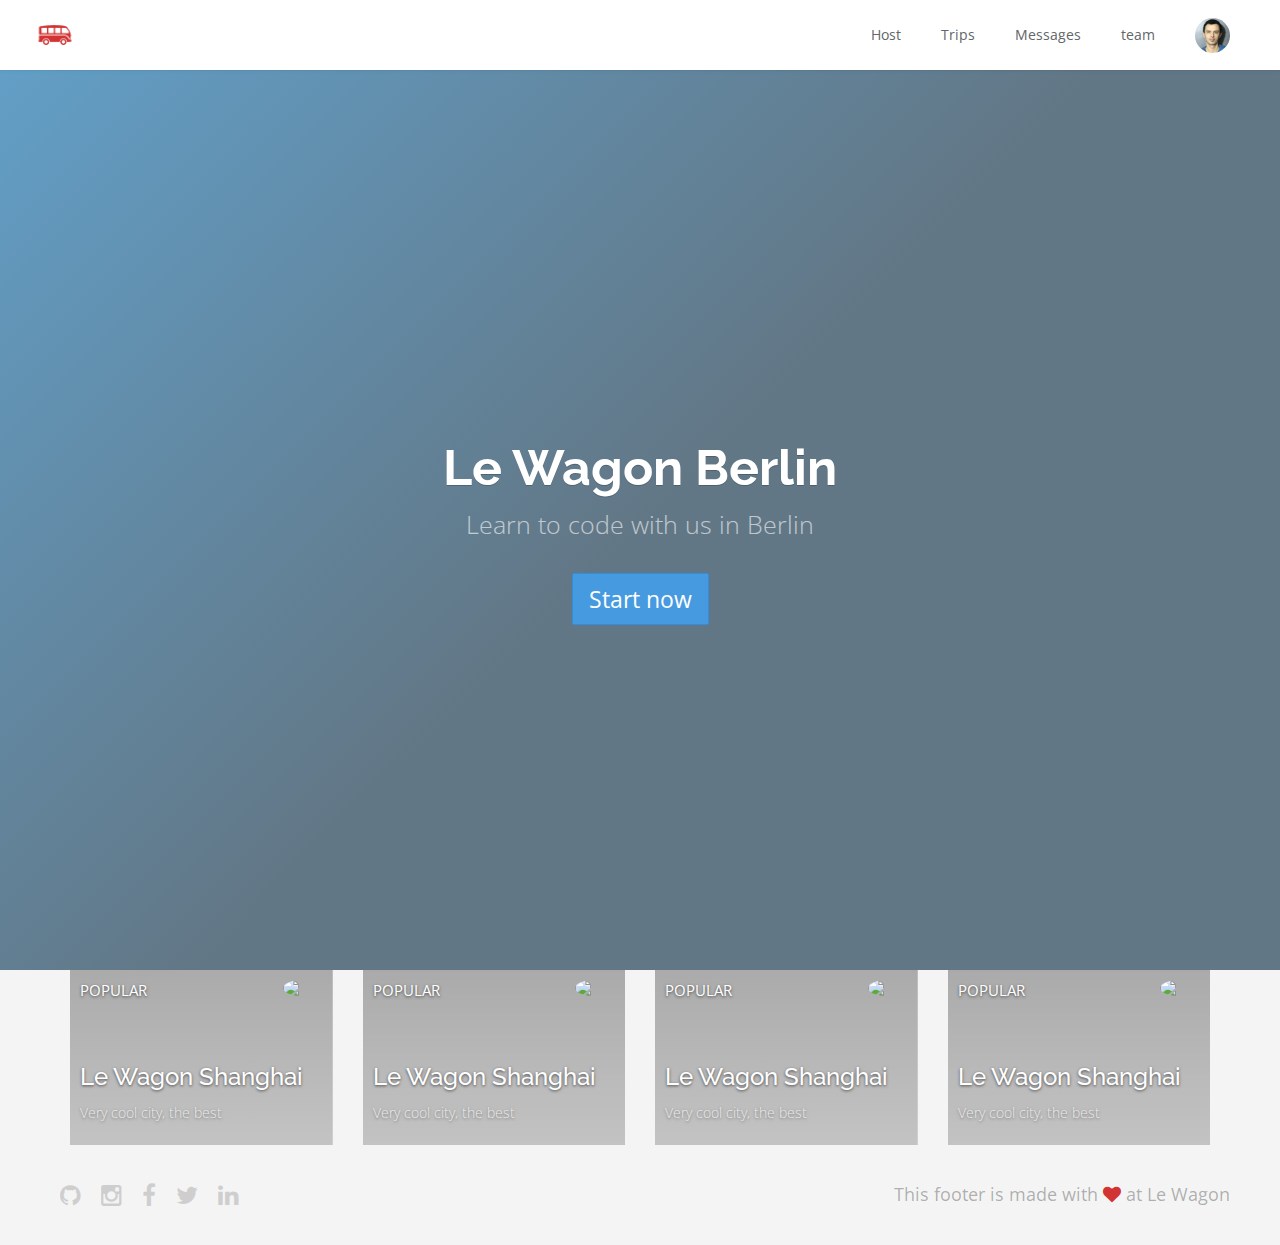
==== commit 4e287f9f: "Automated commit at 2017-11-13 14:08:36 UTC by middleman-deploy 2.0.0-alpha" ====
--- a/index.html
+++ b/index.html
@@ -7,20 +7,127 @@
           content="width=device-width, initial-scale=1, shrink-to-fit=no">
     <!-- Use the title from a page's frontmatter if it has one -->
     <title>Le Wagon - Middleman</title>
-    <link href="stylesheets/application-3c48b980.css" rel="stylesheet" />
+    <link href="stylesheets/application-8d7afb85.css" rel="stylesheet" />
     <script src="javascripts/application-93de88c9.js"></script>
     <link href="images/favicon-f15af148.png" rel="icon" type="image/png" />
   </head>
   <body>
-    <div id="home">
-  <div class="home-content">
-    <img src="images/logo-acc9c0ec.png" width="200" alt="Logo" />
-    <p>
-      Middleman is now running!
-    </p>
-    <p class="about">
-      <a href="about.html">More about this template</a>
-    </p>
+    <div class="navbar-wagon">
+  <!-- Logo -->
+  <a href="/" class="navbar-wagon-brand">
+    <img src="images/logo-acc9c0ec.png" id="logo" alt="Logo" />
+   <!-- <img src="images/logo-acc9c0ec.png" alt="logo"> -->
+  </a>
+
+  <!-- Right Navigation -->
+  <div class="navbar-wagon-right hidden-xs hidden-sm">
+
+    <a href="" class="navbar-wagon-item navbar-wagon-link">Host</a>
+    <a href="" class="navbar-wagon-item navbar-wagon-link">Trips</a>
+    <a href="" class="navbar-wagon-item navbar-wagon-link">Messages</a>
+    <a href="team.html.erb" class="navbar-wagon-item navbar-wagon-link">team</a>
+
+    <!-- Profile picture with dropdown list -->
+    <div class="navbar-wagon-item">
+      <div class="dropdown">
+        <img src="images/ssaunier-86d8c4b2.png" class="avatar dropdown-toggle" id="navbar-wagon-menu" data-toggle="dropdown" alt="Ssaunier" />
+        <!-- <img src="https://kitt.lewagon.com/placeholder/users/ssaunier" class="avatar dropdown-toggle" id="" data-toggle="dropdown"> -->
+        <ul class="dropdown-menu dropdown-menu-right navbar-wagon-dropdown-menu">
+          <li><a href="#">Profile</a></li>
+          <li><a href="#">Dashboard</a></li>
+          <li><a href="#">Log Out</a></li>
+        </ul>
+      </div>
+    </div>
+  </div>
+
+  <!-- Dropdown appearing on mobile only -->
+  <div class="navbar-wagon-item hidden-md hidden-lg">
+    <div class="dropdown">
+      <i class="fa fa-bars dropdown-toggle" data-toggle="dropdown"></i>
+      <ul class="dropdown-menu dropdown-menu-right navbar-wagon-dropdown-menu">
+        <li><a href="#">Host</a></li>
+        <li><a href="#">Trips</a></li>
+        <li><a href="#">Messagese</a></li>
+      </ul>
+    </div>
+  </div>
+</div>
+
+    <div class="banner" style="background-image: linear-gradient(-225deg, rgba(0,101,168,0.6) 0%, rgba(0,36,61,0.6) 50%), url('https://kitt.lewagon.com/placeholder/cities/berlin');">
+  <div class="banner-content">
+    <h1>Le Wagon Berlin</h1>
+    <p>Learn to code with us in Berlin</p>
+    <a class="btn btn-primary btn-lg">Start now</a>
+  </div>
+</div>
+
+
+<div class="container">
+  <div class="row">
+    <div class="col-xs-12 col-sm-6 col-md-3">
+      <div class="card" style="background-image: linear-gradient(rgba(0,0,0,0.3), rgba(0,0,0,0.2)), url('https://kitt.lewagon.com/placeholder/cities/shanghai');">
+  <div class="card-category">Popular</div>
+  <div class="card-description">
+    <h2>Le Wagon Shanghai</h2>
+    <p>Very cool city, the best</p>
+  </div>
+  <img class="card-user" src="https://kitt.lewagon.com/placeholder/users/tgenaitay">
+  <a class="card-link" href="#" ></a>
+</div>
+
+    </div>
+    <div class="col-xs-12 col-sm-6 col-md-3">
+      <div class="card" style="background-image: linear-gradient(rgba(0,0,0,0.3), rgba(0,0,0,0.2)), url('https://kitt.lewagon.com/placeholder/cities/shanghai');">
+  <div class="card-category">Popular</div>
+  <div class="card-description">
+    <h2>Le Wagon Shanghai</h2>
+    <p>Very cool city, the best</p>
+  </div>
+  <img class="card-user" src="https://kitt.lewagon.com/placeholder/users/tgenaitay">
+  <a class="card-link" href="#" ></a>
+</div>
+
+    </div>
+    <div class="col-xs-12 col-sm-6 col-md-3">
+      <div class="card" style="background-image: linear-gradient(rgba(0,0,0,0.3), rgba(0,0,0,0.2)), url('https://kitt.lewagon.com/placeholder/cities/shanghai');">
+  <div class="card-category">Popular</div>
+  <div class="card-description">
+    <h2>Le Wagon Shanghai</h2>
+    <p>Very cool city, the best</p>
+  </div>
+  <img class="card-user" src="https://kitt.lewagon.com/placeholder/users/tgenaitay">
+  <a class="card-link" href="#" ></a>
+</div>
+
+    </div>
+    <div class="col-xs-12 col-sm-6 col-md-3">
+      <div class="card" style="background-image: linear-gradient(rgba(0,0,0,0.3), rgba(0,0,0,0.2)), url('https://kitt.lewagon.com/placeholder/cities/shanghai');">
+  <div class="card-category">Popular</div>
+  <div class="card-description">
+    <h2>Le Wagon Shanghai</h2>
+    <p>Very cool city, the best</p>
+  </div>
+  <img class="card-user" src="https://kitt.lewagon.com/placeholder/users/tgenaitay">
+  <a class="card-link" href="#" ></a>
+</div>
+
+    </div>
+  </div>
+</div>
+
+
+
+    <div class="footer">
+  <div class="footer-links">
+    <a href="#"><i class="fa fa-github"></i></a>
+    <a href="#"><i class="fa fa-instagram"></i></a>
+    <a href="#"><i class="fa fa-facebook"></i></a>
+    <a href="#"><i class="fa fa-twitter"></i></a>
+    <a href="#"><i class="fa fa-linkedin"></i></a>
+  </div>
+  <div class="footer-copyright">
+    This footer is made with <i class="fa fa-heart"></i> at Le Wagon
   </div>
 </div>
 
--- a/stylesheets/application-8d7afb85.css
+++ b/stylesheets/application-8d7afb85.css
@@ -0,0 +1,8 @@
+@import url("https://fonts.googleapis.com/css?family=Open+Sans:400,300,700|Raleway:400,100,300,700,500");/*!
+ * Bootstrap v3.3.7 (http://getbootstrap.com)
+ * Copyright 2011-2016 Twitter, Inc.
+ * Licensed under MIT (https://github.com/twbs/bootstrap/blob/master/LICENSE)
+ *//*! normalize.css v3.0.3 | MIT License | github.com/necolas/normalize.css */html{font-family:sans-serif;-ms-text-size-adjust:100%;-webkit-text-size-adjust:100%}body{margin:0}article,aside,details,figcaption,figure,footer,header,hgroup,main,menu,nav,section,summary{display:block}audio,canvas,progress,video{display:inline-block;vertical-align:baseline}audio:not([controls]){display:none;height:0}[hidden],template{display:none}a{background-color:transparent}a:active,a:hover{outline:0}abbr[title]{border-bottom:1px dotted}b,strong{font-weight:bold}dfn{font-style:italic}h1{font-size:2em;margin:0.67em 0}mark{background:#ff0;color:#000}small{font-size:80%}sub,sup{font-size:75%;line-height:0;position:relative;vertical-align:baseline}sup{top:-0.5em}sub{bottom:-0.25em}img{border:0}svg:not(:root){overflow:hidden}figure{margin:1em 40px}hr{-webkit-box-sizing:content-box;box-sizing:content-box;height:0}pre{overflow:auto}code,kbd,pre,samp{font-family:monospace, monospace;font-size:1em}button,input,optgroup,select,textarea{color:inherit;font:inherit;margin:0}button{overflow:visible}button,select{text-transform:none}button,html input[type="button"],input[type="reset"],input[type="submit"]{-webkit-appearance:button;cursor:pointer}button[disabled],html input[disabled]{cursor:default}button::-moz-focus-inner,input::-moz-focus-inner{border:0;padding:0}input{line-height:normal}input[type="checkbox"],input[type="radio"]{-webkit-box-sizing:border-box;box-sizing:border-box;padding:0}input[type="number"]::-webkit-inner-spin-button,input[type="number"]::-webkit-outer-spin-button{height:auto}input[type="search"]{-webkit-appearance:textfield;-webkit-box-sizing:content-box;box-sizing:content-box}input[type="search"]::-webkit-search-cancel-button,input[type="search"]::-webkit-search-decoration{-webkit-appearance:none}fieldset{border:1px solid #c0c0c0;margin:0 2px;padding:0.35em 0.625em 0.75em}legend{border:0;padding:0}textarea{overflow:auto}optgroup{font-weight:bold}table{border-collapse:collapse;border-spacing:0}td,th{padding:0}/*! Source: https://github.com/h5bp/html5-boilerplate/blob/master/src/css/main.css */@media print{*,*:before,*:after{background:transparent !important;color:#000 !important;-webkit-box-shadow:none !important;box-shadow:none !important;text-shadow:none !important}a,a:visited{text-decoration:underline}a[href]:after{content:" (" attr(href) ")"}abbr[title]:after{content:" (" attr(title) ")"}a[href^="#"]:after,a[href^="javascript:"]:after{content:""}pre,blockquote{border:1px solid #999;page-break-inside:avoid}thead{display:table-header-group}tr,img{page-break-inside:avoid}img{max-width:100% !important}p,h2,h3{orphans:3;widows:3}h2,h3{page-break-after:avoid}.navbar{display:none}.btn>.caret,.dropup>.btn>.caret{border-top-color:#000 !important}.label{border:1px solid #000}.table{border-collapse:collapse !important}.table td,.table th{background-color:#fff !important}.table-bordered th,.table-bordered td{border:1px solid #ddd !important}}@font-face{font-family:'Glyphicons Halflings';src:url("../assets/bootstrap/glyphicons-halflings-regular-86b6f62b.eot");src:url("../assets/bootstrap/glyphicons-halflings-regular-86b6f62b.eot?#iefix") format("embedded-opentype"),url("../assets/bootstrap/glyphicons-halflings-regular-ca35b697.woff2") format("woff2"),url("../assets/bootstrap/glyphicons-halflings-regular-278e49a8.woff") format("woff"),url("../assets/bootstrap/glyphicons-halflings-regular-44bc1850.ttf") format("truetype"),url("../assets/bootstrap/glyphicons-halflings-regular-de51a849.svg#glyphicons_halflingsregular") format("svg")}.glyphicon{position:relative;top:1px;display:inline-block;font-family:'Glyphicons Halflings';font-style:normal;font-weight:normal;line-height:1;-webkit-font-smoothing:antialiased;-moz-osx-font-smoothing:grayscale}.glyphicon-asterisk:before{content:"\002a"}.glyphicon-plus:before{content:"\002b"}.glyphicon-euro:before,.glyphicon-eur:before{content:"\20ac"}.glyphicon-minus:before{content:"\2212"}.glyphicon-cloud:before{content:"\2601"}.glyphicon-envelope:before{content:"\2709"}.glyphicon-pencil:before{content:"\270f"}.glyphicon-glass:before{content:"\e001"}.glyphicon-music:before{content:"\e002"}.glyphicon-search:before{content:"\e003"}.glyphicon-heart:before{content:"\e005"}.glyphicon-star:before{content:"\e006"}.glyphicon-star-empty:before{content:"\e007"}.glyphicon-user:before{content:"\e008"}.glyphicon-film:before{content:"\e009"}.glyphicon-th-large:before{content:"\e010"}.glyphicon-th:before{content:"\e011"}.glyphicon-th-list:before{content:"\e012"}.glyphicon-ok:before{content:"\e013"}.glyphicon-remove:before{content:"\e014"}.glyphicon-zoom-in:before{content:"\e015"}.glyphicon-zoom-out:before{content:"\e016"}.glyphicon-off:before{content:"\e017"}.glyphicon-signal:before{content:"\e018"}.glyphicon-cog:before{content:"\e019"}.glyphicon-trash:before{content:"\e020"}.glyphicon-home:before{content:"\e021"}.glyphicon-file:before{content:"\e022"}.glyphicon-time:before{content:"\e023"}.glyphicon-road:before{content:"\e024"}.glyphicon-download-alt:before{content:"\e025"}.glyphicon-download:before{content:"\e026"}.glyphicon-upload:before{content:"\e027"}.glyphicon-inbox:before{content:"\e028"}.glyphicon-play-circle:before{content:"\e029"}.glyphicon-repeat:before{content:"\e030"}.glyphicon-refresh:before{content:"\e031"}.glyphicon-list-alt:before{content:"\e032"}.glyphicon-lock:before{content:"\e033"}.glyphicon-flag:before{content:"\e034"}.glyphicon-headphones:before{content:"\e035"}.glyphicon-volume-off:before{content:"\e036"}.glyphicon-volume-down:before{content:"\e037"}.glyphicon-volume-up:before{content:"\e038"}.glyphicon-qrcode:before{content:"\e039"}.glyphicon-barcode:before{content:"\e040"}.glyphicon-tag:before{content:"\e041"}.glyphicon-tags:before{content:"\e042"}.glyphicon-book:before{content:"\e043"}.glyphicon-bookmark:before{content:"\e044"}.glyphicon-print:before{content:"\e045"}.glyphicon-camera:before{content:"\e046"}.glyphicon-font:before{content:"\e047"}.glyphicon-bold:before{content:"\e048"}.glyphicon-italic:before{content:"\e049"}.glyphicon-text-height:before{content:"\e050"}.glyphicon-text-width:before{content:"\e051"}.glyphicon-align-left:before{content:"\e052"}.glyphicon-align-center:before{content:"\e053"}.glyphicon-align-right:before{content:"\e054"}.glyphicon-align-justify:before{content:"\e055"}.glyphicon-list:before{content:"\e056"}.glyphicon-indent-left:before{content:"\e057"}.glyphicon-indent-right:before{content:"\e058"}.glyphicon-facetime-video:before{content:"\e059"}.glyphicon-picture:before{content:"\e060"}.glyphicon-map-marker:before{content:"\e062"}.glyphicon-adjust:before{content:"\e063"}.glyphicon-tint:before{content:"\e064"}.glyphicon-edit:before{content:"\e065"}.glyphicon-share:before{content:"\e066"}.glyphicon-check:before{content:"\e067"}.glyphicon-move:before{content:"\e068"}.glyphicon-step-backward:before{content:"\e069"}.glyphicon-fast-backward:before{content:"\e070"}.glyphicon-backward:before{content:"\e071"}.glyphicon-play:before{content:"\e072"}.glyphicon-pause:before{content:"\e073"}.glyphicon-stop:before{content:"\e074"}.glyphicon-forward:before{content:"\e075"}.glyphicon-fast-forward:before{content:"\e076"}.glyphicon-step-forward:before{content:"\e077"}.glyphicon-eject:before{content:"\e078"}.glyphicon-chevron-left:before{content:"\e079"}.glyphicon-chevron-right:before{content:"\e080"}.glyphicon-plus-sign:before{content:"\e081"}.glyphicon-minus-sign:before{content:"\e082"}.glyphicon-remove-sign:before{content:"\e083"}.glyphicon-ok-sign:before{content:"\e084"}.glyphicon-question-sign:before{content:"\e085"}.glyphicon-info-sign:before{content:"\e086"}.glyphicon-screenshot:before{content:"\e087"}.glyphicon-remove-circle:before{content:"\e088"}.glyphicon-ok-circle:before{content:"\e089"}.glyphicon-ban-circle:before{content:"\e090"}.glyphicon-arrow-left:before{content:"\e091"}.glyphicon-arrow-right:before{content:"\e092"}.glyphicon-arrow-up:before{content:"\e093"}.glyphicon-arrow-down:before{content:"\e094"}.glyphicon-share-alt:before{content:"\e095"}.glyphicon-resize-full:before{content:"\e096"}.glyphicon-resize-small:before{content:"\e097"}.glyphicon-exclamation-sign:before{content:"\e101"}.glyphicon-gift:before{content:"\e102"}.glyphicon-leaf:before{content:"\e103"}.glyphicon-fire:before{content:"\e104"}.glyphicon-eye-open:before{content:"\e105"}.glyphicon-eye-close:before{content:"\e106"}.glyphicon-warning-sign:before{content:"\e107"}.glyphicon-plane:before{content:"\e108"}.glyphicon-calendar:before{content:"\e109"}.glyphicon-random:before{content:"\e110"}.glyphicon-comment:before{content:"\e111"}.glyphicon-magnet:before{content:"\e112"}.glyphicon-chevron-up:before{content:"\e113"}.glyphicon-chevron-down:before{content:"\e114"}.glyphicon-retweet:before{content:"\e115"}.glyphicon-shopping-cart:before{content:"\e116"}.glyphicon-folder-close:before{content:"\e117"}.glyphicon-folder-open:before{content:"\e118"}.glyphicon-resize-vertical:before{content:"\e119"}.glyphicon-resize-horizontal:before{content:"\e120"}.glyphicon-hdd:before{content:"\e121"}.glyphicon-bullhorn:before{content:"\e122"}.glyphicon-bell:before{content:"\e123"}.glyphicon-certificate:before{content:"\e124"}.glyphicon-thumbs-up:before{content:"\e125"}.glyphicon-thumbs-down:before{content:"\e126"}.glyphicon-hand-right:before{content:"\e127"}.glyphicon-hand-left:before{content:"\e128"}.glyphicon-hand-up:before{content:"\e129"}.glyphicon-hand-down:before{content:"\e130"}.glyphicon-circle-arrow-right:before{content:"\e131"}.glyphicon-circle-arrow-left:before{content:"\e132"}.glyphicon-circle-arrow-up:before{content:"\e133"}.glyphicon-circle-arrow-down:before{content:"\e134"}.glyphicon-globe:before{content:"\e135"}.glyphicon-wrench:before{content:"\e136"}.glyphicon-tasks:before{content:"\e137"}.glyphicon-filter:before{content:"\e138"}.glyphicon-briefcase:before{content:"\e139"}.glyphicon-fullscreen:before{content:"\e140"}.glyphicon-dashboard:before{content:"\e141"}.glyphicon-paperclip:before{content:"\e142"}.glyphicon-heart-empty:before{content:"\e143"}.glyphicon-link:before{content:"\e144"}.glyphicon-phone:before{content:"\e145"}.glyphicon-pushpin:before{content:"\e146"}.glyphicon-usd:before{content:"\e148"}.glyphicon-gbp:before{content:"\e149"}.glyphicon-sort:before{content:"\e150"}.glyphicon-sort-by-alphabet:before{content:"\e151"}.glyphicon-sort-by-alphabet-alt:before{content:"\e152"}.glyphicon-sort-by-order:before{content:"\e153"}.glyphicon-sort-by-order-alt:before{content:"\e154"}.glyphicon-sort-by-attributes:before{content:"\e155"}.glyphicon-sort-by-attributes-alt:before{content:"\e156"}.glyphicon-unchecked:before{content:"\e157"}.glyphicon-expand:before{content:"\e158"}.glyphicon-collapse-down:before{content:"\e159"}.glyphicon-collapse-up:before{content:"\e160"}.glyphicon-log-in:before{content:"\e161"}.glyphicon-flash:before{content:"\e162"}.glyphicon-log-out:before{content:"\e163"}.glyphicon-new-window:before{content:"\e164"}.glyphicon-record:before{content:"\e165"}.glyphicon-save:before{content:"\e166"}.glyphicon-open:before{content:"\e167"}.glyphicon-saved:before{content:"\e168"}.glyphicon-import:before{content:"\e169"}.glyphicon-export:before{content:"\e170"}.glyphicon-send:before{content:"\e171"}.glyphicon-floppy-disk:before{content:"\e172"}.glyphicon-floppy-saved:before{content:"\e173"}.glyphicon-floppy-remove:before{content:"\e174"}.glyphicon-floppy-save:before{content:"\e175"}.glyphicon-floppy-open:before{content:"\e176"}.glyphicon-credit-card:before{content:"\e177"}.glyphicon-transfer:before{content:"\e178"}.glyphicon-cutlery:before{content:"\e179"}.glyphicon-header:before{content:"\e180"}.glyphicon-compressed:before{content:"\e181"}.glyphicon-earphone:before{content:"\e182"}.glyphicon-phone-alt:before{content:"\e183"}.glyphicon-tower:before{content:"\e184"}.glyphicon-stats:before{content:"\e185"}.glyphicon-sd-video:before{content:"\e186"}.glyphicon-hd-video:before{content:"\e187"}.glyphicon-subtitles:before{content:"\e188"}.glyphicon-sound-stereo:before{content:"\e189"}.glyphicon-sound-dolby:before{content:"\e190"}.glyphicon-sound-5-1:before{content:"\e191"}.glyphicon-sound-6-1:before{content:"\e192"}.glyphicon-sound-7-1:before{content:"\e193"}.glyphicon-copyright-mark:before{content:"\e194"}.glyphicon-registration-mark:before{content:"\e195"}.glyphicon-cloud-download:before{content:"\e197"}.glyphicon-cloud-upload:before{content:"\e198"}.glyphicon-tree-conifer:before{content:"\e199"}.glyphicon-tree-deciduous:before{content:"\e200"}.glyphicon-cd:before{content:"\e201"}.glyphicon-save-file:before{content:"\e202"}.glyphicon-open-file:before{content:"\e203"}.glyphicon-level-up:before{content:"\e204"}.glyphicon-copy:before{content:"\e205"}.glyphicon-paste:before{content:"\e206"}.glyphicon-alert:before{content:"\e209"}.glyphicon-equalizer:before{content:"\e210"}.glyphicon-king:before{content:"\e211"}.glyphicon-queen:before{content:"\e212"}.glyphicon-pawn:before{content:"\e213"}.glyphicon-bishop:before{content:"\e214"}.glyphicon-knight:before{content:"\e215"}.glyphicon-baby-formula:before{content:"\e216"}.glyphicon-tent:before{content:"\26fa"}.glyphicon-blackboard:before{content:"\e218"}.glyphicon-bed:before{content:"\e219"}.glyphicon-apple:before{content:"\f8ff"}.glyphicon-erase:before{content:"\e221"}.glyphicon-hourglass:before{content:"\231b"}.glyphicon-lamp:before{content:"\e223"}.glyphicon-duplicate:before{content:"\e224"}.glyphicon-piggy-bank:before{content:"\e225"}.glyphicon-scissors:before{content:"\e226"}.glyphicon-bitcoin:before{content:"\e227"}.glyphicon-btc:before{content:"\e227"}.glyphicon-xbt:before{content:"\e227"}.glyphicon-yen:before{content:"\00a5"}.glyphicon-jpy:before{content:"\00a5"}.glyphicon-ruble:before{content:"\20bd"}.glyphicon-rub:before{content:"\20bd"}.glyphicon-scale:before{content:"\e230"}.glyphicon-ice-lolly:before{content:"\e231"}.glyphicon-ice-lolly-tasted:before{content:"\e232"}.glyphicon-education:before{content:"\e233"}.glyphicon-option-horizontal:before{content:"\e234"}.glyphicon-option-vertical:before{content:"\e235"}.glyphicon-menu-hamburger:before{content:"\e236"}.glyphicon-modal-window:before{content:"\e237"}.glyphicon-oil:before{content:"\e238"}.glyphicon-grain:before{content:"\e239"}.glyphicon-sunglasses:before{content:"\e240"}.glyphicon-text-size:before{content:"\e241"}.glyphicon-text-color:before{content:"\e242"}.glyphicon-text-background:before{content:"\e243"}.glyphicon-object-align-top:before{content:"\e244"}.glyphicon-object-align-bottom:before{content:"\e245"}.glyphicon-object-align-horizontal:before{content:"\e246"}.glyphicon-object-align-left:before{content:"\e247"}.glyphicon-object-align-vertical:before{content:"\e248"}.glyphicon-object-align-right:before{content:"\e249"}.glyphicon-triangle-right:before{content:"\e250"}.glyphicon-triangle-left:before{content:"\e251"}.glyphicon-triangle-bottom:before{content:"\e252"}.glyphicon-triangle-top:before{content:"\e253"}.glyphicon-console:before{content:"\e254"}.glyphicon-superscript:before{content:"\e255"}.glyphicon-subscript:before{content:"\e256"}.glyphicon-menu-left:before{content:"\e257"}.glyphicon-menu-right:before{content:"\e258"}.glyphicon-menu-down:before{content:"\e259"}.glyphicon-menu-up:before{content:"\e260"}*{-webkit-box-sizing:border-box;box-sizing:border-box}*:before,*:after{-webkit-box-sizing:border-box;box-sizing:border-box}html{font-size:10px;-webkit-tap-highlight-color:transparent}body{font-family:"Open Sans", "Helvetica", "sans-serif";font-size:18px;line-height:1.42857143;color:#d9d9d9;background-color:#F4F4F4}input,button,select,textarea{font-family:inherit;font-size:inherit;line-height:inherit}a{color:#469AE0;text-decoration:none}a:hover,a:focus{color:#1f74ba;text-decoration:underline}a:focus{outline:5px auto -webkit-focus-ring-color;outline-offset:-2px}figure{margin:0}img{vertical-align:middle}.img-responsive{display:block;max-width:100%;height:auto}.img-rounded{border-radius:2px}.img-thumbnail{padding:4px;line-height:1.42857143;background-color:#F4F4F4;border:1px solid #ddd;border-radius:2px;-webkit-transition:all 0.2s ease-in-out;transition:all 0.2s ease-in-out;display:inline-block;max-width:100%;height:auto}.img-circle{border-radius:50%}hr{margin-top:25px;margin-bottom:25px;border:0;border-top:1px solid white}.sr-only{position:absolute;width:1px;height:1px;margin:-1px;padding:0;overflow:hidden;clip:rect(0, 0, 0, 0);border:0}.sr-only-focusable:active,.sr-only-focusable:focus{position:static;width:auto;height:auto;margin:0;overflow:visible;clip:auto}[role="button"]{cursor:pointer}h1,h2,h3,h4,h5,h6,.h1,.h2,.h3,.h4,.h5,.h6{font-family:"Raleway", "Helvetica", "sans-serif";font-weight:500;line-height:1.1;color:inherit}h1 small,h1 .small,h2 small,h2 .small,h3 small,h3 .small,h4 small,h4 .small,h5 small,h5 .small,h6 small,h6 .small,.h1 small,.h1 .small,.h2 small,.h2 .small,.h3 small,.h3 .small,.h4 small,.h4 .small,.h5 small,.h5 .small,.h6 small,.h6 .small{font-weight:normal;line-height:1;color:white}h1,.h1,h2,.h2,h3,.h3{margin-top:25px;margin-bottom:12.5px}h1 small,h1 .small,.h1 small,.h1 .small,h2 small,h2 .small,.h2 small,.h2 .small,h3 small,h3 .small,.h3 small,.h3 .small{font-size:65%}h4,.h4,h5,.h5,h6,.h6{margin-top:12.5px;margin-bottom:12.5px}h4 small,h4 .small,.h4 small,.h4 .small,h5 small,h5 .small,.h5 small,.h5 .small,h6 small,h6 .small,.h6 small,.h6 .small{font-size:75%}h1,.h1{font-size:46px}h2,.h2{font-size:38px}h3,.h3{font-size:31px}h4,.h4{font-size:23px}h5,.h5{font-size:18px}h6,.h6{font-size:16px}p{margin:0 0 12.5px}.lead{margin-bottom:25px;font-size:20px;font-weight:300;line-height:1.4}@media (min-width: 768px){.lead{font-size:27px}}small,.small{font-size:88%}mark,.mark{background-color:#fcf8e3;padding:.2em}.text-left{text-align:left}.text-right{text-align:right}.text-center{text-align:center}.text-justify{text-align:justify}.text-nowrap{white-space:nowrap}.text-lowercase{text-transform:lowercase}.text-uppercase,.initialism{text-transform:uppercase}.text-capitalize{text-transform:capitalize}.text-muted{color:white}.text-primary{color:#469AE0}a.text-primary:hover,a.text-primary:focus{color:#2381d0}.text-success{color:#3c763d}a.text-success:hover,a.text-success:focus{color:#2b542c}.text-info{color:#31708f}a.text-info:hover,a.text-info:focus{color:#245269}.text-warning{color:#8a6d3b}a.text-warning:hover,a.text-warning:focus{color:#66512c}.text-danger{color:#a94442}a.text-danger:hover,a.text-danger:focus{color:#843534}.bg-primary{color:#fff}.bg-primary{background-color:#469AE0}a.bg-primary:hover,a.bg-primary:focus{background-color:#2381d0}.bg-success{background-color:#dff0d8}a.bg-success:hover,a.bg-success:focus{background-color:#c1e2b3}.bg-info{background-color:#d9edf7}a.bg-info:hover,a.bg-info:focus{background-color:#afd9ee}.bg-warning{background-color:#fcf8e3}a.bg-warning:hover,a.bg-warning:focus{background-color:#f7ecb5}.bg-danger{background-color:#f2dede}a.bg-danger:hover,a.bg-danger:focus{background-color:#e4b9b9}.page-header{padding-bottom:11.5px;margin:50px 0 25px;border-bottom:1px solid white}ul,ol{margin-top:0;margin-bottom:12.5px}ul ul,ul ol,ol ul,ol ol{margin-bottom:0}.list-unstyled{padding-left:0;list-style:none}.list-inline{padding-left:0;list-style:none;margin-left:-5px}.list-inline>li{display:inline-block;padding-left:5px;padding-right:5px}dl{margin-top:0;margin-bottom:25px}dt,dd{line-height:1.42857143}dt{font-weight:bold}dd{margin-left:0}.dl-horizontal dd:before,.dl-horizontal dd:after{content:" ";display:table}.dl-horizontal dd:after{clear:both}@media (min-width: 768px){.dl-horizontal dt{float:left;width:160px;clear:left;text-align:right;overflow:hidden;text-overflow:ellipsis;white-space:nowrap}.dl-horizontal dd{margin-left:180px}}abbr[title],abbr[data-original-title]{cursor:help;border-bottom:1px dotted white}.initialism{font-size:90%}blockquote{padding:12.5px 25px;margin:0 0 25px;font-size:22.5px;border-left:5px solid white}blockquote p:last-child,blockquote ul:last-child,blockquote ol:last-child{margin-bottom:0}blockquote footer,blockquote small,blockquote .small{display:block;font-size:80%;line-height:1.42857143;color:white}blockquote footer:before,blockquote small:before,blockquote .small:before{content:'\2014 \00A0'}.blockquote-reverse,blockquote.pull-right{padding-right:15px;padding-left:0;border-right:5px solid white;border-left:0;text-align:right}.blockquote-reverse footer:before,.blockquote-reverse small:before,.blockquote-reverse .small:before,blockquote.pull-right footer:before,blockquote.pull-right small:before,blockquote.pull-right .small:before{content:''}.blockquote-reverse footer:after,.blockquote-reverse small:after,.blockquote-reverse .small:after,blockquote.pull-right footer:after,blockquote.pull-right small:after,blockquote.pull-right .small:after{content:'\00A0 \2014'}address{margin-bottom:25px;font-style:normal;line-height:1.42857143}code,kbd,pre,samp{font-family:Menlo, Monaco, Consolas, "Courier New", monospace}code{padding:2px 4px;font-size:90%;color:#c7254e;background-color:#f9f2f4;border-radius:2px}kbd{padding:2px 4px;font-size:90%;color:#fff;background-color:#333;border-radius:2px;-webkit-box-shadow:inset 0 -1px 0 rgba(0,0,0,0.25);box-shadow:inset 0 -1px 0 rgba(0,0,0,0.25)}kbd kbd{padding:0;font-size:100%;font-weight:bold;-webkit-box-shadow:none;box-shadow:none}pre{display:block;padding:12px;margin:0 0 12.5px;font-size:17px;line-height:1.42857143;word-break:break-all;word-wrap:break-word;color:#d9d9d9;background-color:#f5f5f5;border:1px solid #ccc;border-radius:2px}pre code{padding:0;font-size:inherit;color:inherit;white-space:pre-wrap;background-color:transparent;border-radius:0}.pre-scrollable{max-height:340px;overflow-y:scroll}.container{margin-right:auto;margin-left:auto;padding-left:15px;padding-right:15px}.container:before,.container:after{content:" ";display:table}.container:after{clear:both}@media (min-width: 768px){.container{width:750px}}@media (min-width: 992px){.container{width:970px}}@media (min-width: 1200px){.container{width:1170px}}.container-fluid{margin-right:auto;margin-left:auto;padding-left:15px;padding-right:15px}.container-fluid:before,.container-fluid:after{content:" ";display:table}.container-fluid:after{clear:both}.row{margin-left:-15px;margin-right:-15px}.row:before,.row:after{content:" ";display:table}.row:after{clear:both}.col-xs-1,.col-sm-1,.col-md-1,.col-lg-1,.col-xs-2,.col-sm-2,.col-md-2,.col-lg-2,.col-xs-3,.col-sm-3,.col-md-3,.col-lg-3,.col-xs-4,.col-sm-4,.col-md-4,.col-lg-4,.col-xs-5,.col-sm-5,.col-md-5,.col-lg-5,.col-xs-6,.col-sm-6,.col-md-6,.col-lg-6,.col-xs-7,.col-sm-7,.col-md-7,.col-lg-7,.col-xs-8,.col-sm-8,.col-md-8,.col-lg-8,.col-xs-9,.col-sm-9,.col-md-9,.col-lg-9,.col-xs-10,.col-sm-10,.col-md-10,.col-lg-10,.col-xs-11,.col-sm-11,.col-md-11,.col-lg-11,.col-xs-12,.col-sm-12,.col-md-12,.col-lg-12{position:relative;min-height:1px;padding-left:15px;padding-right:15px}.col-xs-1,.col-xs-2,.col-xs-3,.col-xs-4,.col-xs-5,.col-xs-6,.col-xs-7,.col-xs-8,.col-xs-9,.col-xs-10,.col-xs-11,.col-xs-12{float:left}.col-xs-1{width:8.33333333%}.col-xs-2{width:16.66666667%}.col-xs-3{width:25%}.col-xs-4{width:33.33333333%}.col-xs-5{width:41.66666667%}.col-xs-6{width:50%}.col-xs-7{width:58.33333333%}.col-xs-8{width:66.66666667%}.col-xs-9{width:75%}.col-xs-10{width:83.33333333%}.col-xs-11{width:91.66666667%}.col-xs-12{width:100%}.col-xs-pull-0{right:auto}.col-xs-pull-1{right:8.33333333%}.col-xs-pull-2{right:16.66666667%}.col-xs-pull-3{right:25%}.col-xs-pull-4{right:33.33333333%}.col-xs-pull-5{right:41.66666667%}.col-xs-pull-6{right:50%}.col-xs-pull-7{right:58.33333333%}.col-xs-pull-8{right:66.66666667%}.col-xs-pull-9{right:75%}.col-xs-pull-10{right:83.33333333%}.col-xs-pull-11{right:91.66666667%}.col-xs-pull-12{right:100%}.col-xs-push-0{left:auto}.col-xs-push-1{left:8.33333333%}.col-xs-push-2{left:16.66666667%}.col-xs-push-3{left:25%}.col-xs-push-4{left:33.33333333%}.col-xs-push-5{left:41.66666667%}.col-xs-push-6{left:50%}.col-xs-push-7{left:58.33333333%}.col-xs-push-8{left:66.66666667%}.col-xs-push-9{left:75%}.col-xs-push-10{left:83.33333333%}.col-xs-push-11{left:91.66666667%}.col-xs-push-12{left:100%}.col-xs-offset-0{margin-left:0%}.col-xs-offset-1{margin-left:8.33333333%}.col-xs-offset-2{margin-left:16.66666667%}.col-xs-offset-3{margin-left:25%}.col-xs-offset-4{margin-left:33.33333333%}.col-xs-offset-5{margin-left:41.66666667%}.col-xs-offset-6{margin-left:50%}.col-xs-offset-7{margin-left:58.33333333%}.col-xs-offset-8{margin-left:66.66666667%}.col-xs-offset-9{margin-left:75%}.col-xs-offset-10{margin-left:83.33333333%}.col-xs-offset-11{margin-left:91.66666667%}.col-xs-offset-12{margin-left:100%}@media (min-width: 768px){.col-sm-1,.col-sm-2,.col-sm-3,.col-sm-4,.col-sm-5,.col-sm-6,.col-sm-7,.col-sm-8,.col-sm-9,.col-sm-10,.col-sm-11,.col-sm-12{float:left}.col-sm-1{width:8.33333333%}.col-sm-2{width:16.66666667%}.col-sm-3{width:25%}.col-sm-4{width:33.33333333%}.col-sm-5{width:41.66666667%}.col-sm-6{width:50%}.col-sm-7{width:58.33333333%}.col-sm-8{width:66.66666667%}.col-sm-9{width:75%}.col-sm-10{width:83.33333333%}.col-sm-11{width:91.66666667%}.col-sm-12{width:100%}.col-sm-pull-0{right:auto}.col-sm-pull-1{right:8.33333333%}.col-sm-pull-2{right:16.66666667%}.col-sm-pull-3{right:25%}.col-sm-pull-4{right:33.33333333%}.col-sm-pull-5{right:41.66666667%}.col-sm-pull-6{right:50%}.col-sm-pull-7{right:58.33333333%}.col-sm-pull-8{right:66.66666667%}.col-sm-pull-9{right:75%}.col-sm-pull-10{right:83.33333333%}.col-sm-pull-11{right:91.66666667%}.col-sm-pull-12{right:100%}.col-sm-push-0{left:auto}.col-sm-push-1{left:8.33333333%}.col-sm-push-2{left:16.66666667%}.col-sm-push-3{left:25%}.col-sm-push-4{left:33.33333333%}.col-sm-push-5{left:41.66666667%}.col-sm-push-6{left:50%}.col-sm-push-7{left:58.33333333%}.col-sm-push-8{left:66.66666667%}.col-sm-push-9{left:75%}.col-sm-push-10{left:83.33333333%}.col-sm-push-11{left:91.66666667%}.col-sm-push-12{left:100%}.col-sm-offset-0{margin-left:0%}.col-sm-offset-1{margin-left:8.33333333%}.col-sm-offset-2{margin-left:16.66666667%}.col-sm-offset-3{margin-left:25%}.col-sm-offset-4{margin-left:33.33333333%}.col-sm-offset-5{margin-left:41.66666667%}.col-sm-offset-6{margin-left:50%}.col-sm-offset-7{margin-left:58.33333333%}.col-sm-offset-8{margin-left:66.66666667%}.col-sm-offset-9{margin-left:75%}.col-sm-offset-10{margin-left:83.33333333%}.col-sm-offset-11{margin-left:91.66666667%}.col-sm-offset-12{margin-left:100%}}@media (min-width: 992px){.col-md-1,.col-md-2,.col-md-3,.col-md-4,.col-md-5,.col-md-6,.col-md-7,.col-md-8,.col-md-9,.col-md-10,.col-md-11,.col-md-12{float:left}.col-md-1{width:8.33333333%}.col-md-2{width:16.66666667%}.col-md-3{width:25%}.col-md-4{width:33.33333333%}.col-md-5{width:41.66666667%}.col-md-6{width:50%}.col-md-7{width:58.33333333%}.col-md-8{width:66.66666667%}.col-md-9{width:75%}.col-md-10{width:83.33333333%}.col-md-11{width:91.66666667%}.col-md-12{width:100%}.col-md-pull-0{right:auto}.col-md-pull-1{right:8.33333333%}.col-md-pull-2{right:16.66666667%}.col-md-pull-3{right:25%}.col-md-pull-4{right:33.33333333%}.col-md-pull-5{right:41.66666667%}.col-md-pull-6{right:50%}.col-md-pull-7{right:58.33333333%}.col-md-pull-8{right:66.66666667%}.col-md-pull-9{right:75%}.col-md-pull-10{right:83.33333333%}.col-md-pull-11{right:91.66666667%}.col-md-pull-12{right:100%}.col-md-push-0{left:auto}.col-md-push-1{left:8.33333333%}.col-md-push-2{left:16.66666667%}.col-md-push-3{left:25%}.col-md-push-4{left:33.33333333%}.col-md-push-5{left:41.66666667%}.col-md-push-6{left:50%}.col-md-push-7{left:58.33333333%}.col-md-push-8{left:66.66666667%}.col-md-push-9{left:75%}.col-md-push-10{left:83.33333333%}.col-md-push-11{left:91.66666667%}.col-md-push-12{left:100%}.col-md-offset-0{margin-left:0%}.col-md-offset-1{margin-left:8.33333333%}.col-md-offset-2{margin-left:16.66666667%}.col-md-offset-3{margin-left:25%}.col-md-offset-4{margin-left:33.33333333%}.col-md-offset-5{margin-left:41.66666667%}.col-md-offset-6{margin-left:50%}.col-md-offset-7{margin-left:58.33333333%}.col-md-offset-8{margin-left:66.66666667%}.col-md-offset-9{margin-left:75%}.col-md-offset-10{margin-left:83.33333333%}.col-md-offset-11{margin-left:91.66666667%}.col-md-offset-12{margin-left:100%}}@media (min-width: 1200px){.col-lg-1,.col-lg-2,.col-lg-3,.col-lg-4,.col-lg-5,.col-lg-6,.col-lg-7,.col-lg-8,.col-lg-9,.col-lg-10,.col-lg-11,.col-lg-12{float:left}.col-lg-1{width:8.33333333%}.col-lg-2{width:16.66666667%}.col-lg-3{width:25%}.col-lg-4{width:33.33333333%}.col-lg-5{width:41.66666667%}.col-lg-6{width:50%}.col-lg-7{width:58.33333333%}.col-lg-8{width:66.66666667%}.col-lg-9{width:75%}.col-lg-10{width:83.33333333%}.col-lg-11{width:91.66666667%}.col-lg-12{width:100%}.col-lg-pull-0{right:auto}.col-lg-pull-1{right:8.33333333%}.col-lg-pull-2{right:16.66666667%}.col-lg-pull-3{right:25%}.col-lg-pull-4{right:33.33333333%}.col-lg-pull-5{right:41.66666667%}.col-lg-pull-6{right:50%}.col-lg-pull-7{right:58.33333333%}.col-lg-pull-8{right:66.66666667%}.col-lg-pull-9{right:75%}.col-lg-pull-10{right:83.33333333%}.col-lg-pull-11{right:91.66666667%}.col-lg-pull-12{right:100%}.col-lg-push-0{left:auto}.col-lg-push-1{left:8.33333333%}.col-lg-push-2{left:16.66666667%}.col-lg-push-3{left:25%}.col-lg-push-4{left:33.33333333%}.col-lg-push-5{left:41.66666667%}.col-lg-push-6{left:50%}.col-lg-push-7{left:58.33333333%}.col-lg-push-8{left:66.66666667%}.col-lg-push-9{left:75%}.col-lg-push-10{left:83.33333333%}.col-lg-push-11{left:91.66666667%}.col-lg-push-12{left:100%}.col-lg-offset-0{margin-left:0%}.col-lg-offset-1{margin-left:8.33333333%}.col-lg-offset-2{margin-left:16.66666667%}.col-lg-offset-3{margin-left:25%}.col-lg-offset-4{margin-left:33.33333333%}.col-lg-offset-5{margin-left:41.66666667%}.col-lg-offset-6{margin-left:50%}.col-lg-offset-7{margin-left:58.33333333%}.col-lg-offset-8{margin-left:66.66666667%}.col-lg-offset-9{margin-left:75%}.col-lg-offset-10{margin-left:83.33333333%}.col-lg-offset-11{margin-left:91.66666667%}.col-lg-offset-12{margin-left:100%}}table{background-color:transparent}caption{padding-top:8px;padding-bottom:8px;color:white;text-align:left}th{text-align:left}.table{width:100%;max-width:100%;margin-bottom:25px}.table>thead>tr>th,.table>thead>tr>td,.table>tbody>tr>th,.table>tbody>tr>td,.table>tfoot>tr>th,.table>tfoot>tr>td{padding:8px;line-height:1.42857143;vertical-align:top;border-top:1px solid #ddd}.table>thead>tr>th{vertical-align:bottom;border-bottom:2px solid #ddd}.table>caption+thead>tr:first-child>th,.table>caption+thead>tr:first-child>td,.table>colgroup+thead>tr:first-child>th,.table>colgroup+thead>tr:first-child>td,.table>thead:first-child>tr:first-child>th,.table>thead:first-child>tr:first-child>td{border-top:0}.table>tbody+tbody{border-top:2px solid #ddd}.table .table{background-color:#F4F4F4}.table-condensed>thead>tr>th,.table-condensed>thead>tr>td,.table-condensed>tbody>tr>th,.table-condensed>tbody>tr>td,.table-condensed>tfoot>tr>th,.table-condensed>tfoot>tr>td{padding:5px}.table-bordered{border:1px solid #ddd}.table-bordered>thead>tr>th,.table-bordered>thead>tr>td,.table-bordered>tbody>tr>th,.table-bordered>tbody>tr>td,.table-bordered>tfoot>tr>th,.table-bordered>tfoot>tr>td{border:1px solid #ddd}.table-bordered>thead>tr>th,.table-bordered>thead>tr>td{border-bottom-width:2px}.table-striped>tbody>tr:nth-of-type(odd){background-color:#f9f9f9}.table-hover>tbody>tr:hover{background-color:#f5f5f5}table col[class*="col-"]{position:static;float:none;display:table-column}table td[class*="col-"],table th[class*="col-"]{position:static;float:none;display:table-cell}.table>thead>tr>td.active,.table>thead>tr>th.active,.table>thead>tr.active>td,.table>thead>tr.active>th,.table>tbody>tr>td.active,.table>tbody>tr>th.active,.table>tbody>tr.active>td,.table>tbody>tr.active>th,.table>tfoot>tr>td.active,.table>tfoot>tr>th.active,.table>tfoot>tr.active>td,.table>tfoot>tr.active>th{background-color:#f5f5f5}.table-hover>tbody>tr>td.active:hover,.table-hover>tbody>tr>th.active:hover,.table-hover>tbody>tr.active:hover>td,.table-hover>tbody>tr:hover>.active,.table-hover>tbody>tr.active:hover>th{background-color:#e8e8e8}.table>thead>tr>td.success,.table>thead>tr>th.success,.table>thead>tr.success>td,.table>thead>tr.success>th,.table>tbody>tr>td.success,.table>tbody>tr>th.success,.table>tbody>tr.success>td,.table>tbody>tr.success>th,.table>tfoot>tr>td.success,.table>tfoot>tr>th.success,.table>tfoot>tr.success>td,.table>tfoot>tr.success>th{background-color:#dff0d8}.table-hover>tbody>tr>td.success:hover,.table-hover>tbody>tr>th.success:hover,.table-hover>tbody>tr.success:hover>td,.table-hover>tbody>tr:hover>.success,.table-hover>tbody>tr.success:hover>th{background-color:#d0e9c6}.table>thead>tr>td.info,.table>thead>tr>th.info,.table>thead>tr.info>td,.table>thead>tr.info>th,.table>tbody>tr>td.info,.table>tbody>tr>th.info,.table>tbody>tr.info>td,.table>tbody>tr.info>th,.table>tfoot>tr>td.info,.table>tfoot>tr>th.info,.table>tfoot>tr.info>td,.table>tfoot>tr.info>th{background-color:#d9edf7}.table-hover>tbody>tr>td.info:hover,.table-hover>tbody>tr>th.info:hover,.table-hover>tbody>tr.info:hover>td,.table-hover>tbody>tr:hover>.info,.table-hover>tbody>tr.info:hover>th{background-color:#c4e3f3}.table>thead>tr>td.warning,.table>thead>tr>th.warning,.table>thead>tr.warning>td,.table>thead>tr.warning>th,.table>tbody>tr>td.warning,.table>tbody>tr>th.warning,.table>tbody>tr.warning>td,.table>tbody>tr.warning>th,.table>tfoot>tr>td.warning,.table>tfoot>tr>th.warning,.table>tfoot>tr.warning>td,.table>tfoot>tr.warning>th{background-color:#fcf8e3}.table-hover>tbody>tr>td.warning:hover,.table-hover>tbody>tr>th.warning:hover,.table-hover>tbody>tr.warning:hover>td,.table-hover>tbody>tr:hover>.warning,.table-hover>tbody>tr.warning:hover>th{background-color:#faf2cc}.table>thead>tr>td.danger,.table>thead>tr>th.danger,.table>thead>tr.danger>td,.table>thead>tr.danger>th,.table>tbody>tr>td.danger,.table>tbody>tr>th.danger,.table>tbody>tr.danger>td,.table>tbody>tr.danger>th,.table>tfoot>tr>td.danger,.table>tfoot>tr>th.danger,.table>tfoot>tr.danger>td,.table>tfoot>tr.danger>th{background-color:#f2dede}.table-hover>tbody>tr>td.danger:hover,.table-hover>tbody>tr>th.danger:hover,.table-hover>tbody>tr.danger:hover>td,.table-hover>tbody>tr:hover>.danger,.table-hover>tbody>tr.danger:hover>th{background-color:#ebcccc}.table-responsive{overflow-x:auto;min-height:0.01%}@media screen and (max-width: 767px){.table-responsive{width:100%;margin-bottom:18.75px;overflow-y:hidden;-ms-overflow-style:-ms-autohiding-scrollbar;border:1px solid #ddd}.table-responsive>.table{margin-bottom:0}.table-responsive>.table>thead>tr>th,.table-responsive>.table>thead>tr>td,.table-responsive>.table>tbody>tr>th,.table-responsive>.table>tbody>tr>td,.table-responsive>.table>tfoot>tr>th,.table-responsive>.table>tfoot>tr>td{white-space:nowrap}.table-responsive>.table-bordered{border:0}.table-responsive>.table-bordered>thead>tr>th:first-child,.table-responsive>.table-bordered>thead>tr>td:first-child,.table-responsive>.table-bordered>tbody>tr>th:first-child,.table-responsive>.table-bordered>tbody>tr>td:first-child,.table-responsive>.table-bordered>tfoot>tr>th:first-child,.table-responsive>.table-bordered>tfoot>tr>td:first-child{border-left:0}.table-responsive>.table-bordered>thead>tr>th:last-child,.table-responsive>.table-bordered>thead>tr>td:last-child,.table-responsive>.table-bordered>tbody>tr>th:last-child,.table-responsive>.table-bordered>tbody>tr>td:last-child,.table-responsive>.table-bordered>tfoot>tr>th:last-child,.table-responsive>.table-bordered>tfoot>tr>td:last-child{border-right:0}.table-responsive>.table-bordered>tbody>tr:last-child>th,.table-responsive>.table-bordered>tbody>tr:last-child>td,.table-responsive>.table-bordered>tfoot>tr:last-child>th,.table-responsive>.table-bordered>tfoot>tr:last-child>td{border-bottom:0}}fieldset{padding:0;margin:0;border:0;min-width:0}legend{display:block;width:100%;padding:0;margin-bottom:25px;font-size:27px;line-height:inherit;color:#d9d9d9;border:0;border-bottom:1px solid #e5e5e5}label{display:inline-block;max-width:100%;margin-bottom:5px;font-weight:bold}input[type="search"]{-webkit-box-sizing:border-box;box-sizing:border-box}input[type="radio"],input[type="checkbox"]{margin:4px 0 0;margin-top:1px \9;line-height:normal}input[type="file"]{display:block}input[type="range"]{display:block;width:100%}select[multiple],select[size]{height:auto}input[type="file"]:focus,input[type="radio"]:focus,input[type="checkbox"]:focus{outline:5px auto -webkit-focus-ring-color;outline-offset:-2px}output{display:block;padding-top:7px;font-size:18px;line-height:1.42857143;color:#a6a6a6}.form-control{display:block;width:100%;height:39px;padding:6px 12px;font-size:18px;line-height:1.42857143;color:#a6a6a6;background-color:#fff;background-image:none;border:1px solid #ccc;border-radius:2px;-webkit-box-shadow:inset 0 1px 1px rgba(0,0,0,0.075);box-shadow:inset 0 1px 1px rgba(0,0,0,0.075);-webkit-transition:border-color ease-in-out 0.15s, box-shadow ease-in-out 0.15s;-webkit-transition:border-color ease-in-out 0.15s, -webkit-box-shadow ease-in-out 0.15s;transition:border-color ease-in-out 0.15s, -webkit-box-shadow ease-in-out 0.15s;transition:border-color ease-in-out 0.15s, box-shadow ease-in-out 0.15s;transition:border-color ease-in-out 0.15s, box-shadow ease-in-out 0.15s, -webkit-box-shadow ease-in-out 0.15s}.form-control:focus{border-color:#66afe9;outline:0;-webkit-box-shadow:inset 0 1px 1px rgba(0,0,0,0.075),0 0 8px rgba(102,175,233,0.6);box-shadow:inset 0 1px 1px rgba(0,0,0,0.075),0 0 8px rgba(102,175,233,0.6)}.form-control::-moz-placeholder{color:#999;opacity:1}.form-control:-ms-input-placeholder{color:#999}.form-control::-webkit-input-placeholder{color:#999}.form-control::-ms-expand{border:0;background-color:transparent}.form-control[disabled],.form-control[readonly],fieldset[disabled] .form-control{background-color:white;opacity:1}.form-control[disabled],fieldset[disabled] .form-control{cursor:not-allowed}textarea.form-control{height:auto}input[type="search"]{-webkit-appearance:none}@media screen and (-webkit-min-device-pixel-ratio: 0){input[type="date"].form-control,input[type="time"].form-control,input[type="datetime-local"].form-control,input[type="month"].form-control{line-height:39px}input[type="date"].input-sm,.input-group-sm>input[type="date"].form-control,.input-group-sm>input[type="date"].input-group-addon,.input-group-sm>.input-group-btn>input[type="date"].btn,.input-group-sm input[type="date"],input[type="time"].input-sm,.input-group-sm>input[type="time"].form-control,.input-group-sm>input[type="time"].input-group-addon,.input-group-sm>.input-group-btn>input[type="time"].btn,.input-group-sm input[type="time"],input[type="datetime-local"].input-sm,.input-group-sm>input[type="datetime-local"].form-control,.input-group-sm>input[type="datetime-local"].input-group-addon,.input-group-sm>.input-group-btn>input[type="datetime-local"].btn,.input-group-sm input[type="datetime-local"],input[type="month"].input-sm,.input-group-sm>input[type="month"].form-control,.input-group-sm>input[type="month"].input-group-addon,.input-group-sm>.input-group-btn>input[type="month"].btn,.input-group-sm input[type="month"]{line-height:36px}input[type="date"].input-lg,.input-group-lg>input[type="date"].form-control,.input-group-lg>input[type="date"].input-group-addon,.input-group-lg>.input-group-btn>input[type="date"].btn,.input-group-lg input[type="date"],input[type="time"].input-lg,.input-group-lg>input[type="time"].form-control,.input-group-lg>input[type="time"].input-group-addon,.input-group-lg>.input-group-btn>input[type="time"].btn,.input-group-lg input[type="time"],input[type="datetime-local"].input-lg,.input-group-lg>input[type="datetime-local"].form-control,.input-group-lg>input[type="datetime-local"].input-group-addon,.input-group-lg>.input-group-btn>input[type="datetime-local"].btn,.input-group-lg input[type="datetime-local"],input[type="month"].input-lg,.input-group-lg>input[type="month"].form-control,.input-group-lg>input[type="month"].input-group-addon,.input-group-lg>.input-group-btn>input[type="month"].btn,.input-group-lg input[type="month"]{line-height:53px}}.form-group{margin-bottom:15px}.radio,.checkbox{position:relative;display:block;margin-top:10px;margin-bottom:10px}.radio label,.checkbox label{min-height:25px;padding-left:20px;margin-bottom:0;font-weight:normal;cursor:pointer}.radio input[type="radio"],.radio-inline input[type="radio"],.checkbox input[type="checkbox"],.checkbox-inline input[type="checkbox"]{position:absolute;margin-left:-20px;margin-top:4px \9}.radio+.radio,.checkbox+.checkbox{margin-top:-5px}.radio-inline,.checkbox-inline{position:relative;display:inline-block;padding-left:20px;margin-bottom:0;vertical-align:middle;font-weight:normal;cursor:pointer}.radio-inline+.radio-inline,.checkbox-inline+.checkbox-inline{margin-top:0;margin-left:10px}input[type="radio"][disabled],input[type="radio"].disabled,fieldset[disabled] input[type="radio"],input[type="checkbox"][disabled],input[type="checkbox"].disabled,fieldset[disabled] input[type="checkbox"]{cursor:not-allowed}.radio-inline.disabled,fieldset[disabled] .radio-inline,.checkbox-inline.disabled,fieldset[disabled] .checkbox-inline{cursor:not-allowed}.radio.disabled label,fieldset[disabled] .radio label,.checkbox.disabled label,fieldset[disabled] .checkbox label{cursor:not-allowed}.form-control-static{padding-top:7px;padding-bottom:7px;margin-bottom:0;min-height:43px}.form-control-static.input-lg,.input-group-lg>.form-control-static.form-control,.input-group-lg>.form-control-static.input-group-addon,.input-group-lg>.input-group-btn>.form-control-static.btn,.form-control-static.input-sm,.input-group-sm>.form-control-static.form-control,.input-group-sm>.form-control-static.input-group-addon,.input-group-sm>.input-group-btn>.form-control-static.btn{padding-left:0;padding-right:0}.input-sm,.input-group-sm>.form-control,.input-group-sm>.input-group-addon,.input-group-sm>.input-group-btn>.btn{height:36px;padding:5px 10px;font-size:16px;line-height:1.5;border-radius:2px}select.input-sm,.input-group-sm>select.form-control,.input-group-sm>select.input-group-addon,.input-group-sm>.input-group-btn>select.btn{height:36px;line-height:36px}textarea.input-sm,.input-group-sm>textarea.form-control,.input-group-sm>textarea.input-group-addon,.input-group-sm>.input-group-btn>textarea.btn,select[multiple].input-sm,.input-group-sm>select[multiple].form-control,.input-group-sm>select[multiple].input-group-addon,.input-group-sm>.input-group-btn>select[multiple].btn{height:auto}.form-group-sm .form-control{height:36px;padding:5px 10px;font-size:16px;line-height:1.5;border-radius:2px}.form-group-sm select.form-control{height:36px;line-height:36px}.form-group-sm textarea.form-control,.form-group-sm select[multiple].form-control{height:auto}.form-group-sm .form-control-static{height:36px;min-height:41px;padding:6px 10px;font-size:16px;line-height:1.5}.input-lg,.input-group-lg>.form-control,.input-group-lg>.input-group-addon,.input-group-lg>.input-group-btn>.btn{height:53px;padding:10px 16px;font-size:23px;line-height:1.3333333;border-radius:2px}select.input-lg,.input-group-lg>select.form-control,.input-group-lg>select.input-group-addon,.input-group-lg>.input-group-btn>select.btn{height:53px;line-height:53px}textarea.input-lg,.input-group-lg>textarea.form-control,.input-group-lg>textarea.input-group-addon,.input-group-lg>.input-group-btn>textarea.btn,select[multiple].input-lg,.input-group-lg>select[multiple].form-control,.input-group-lg>select[multiple].input-group-addon,.input-group-lg>.input-group-btn>select[multiple].btn{height:auto}.form-group-lg .form-control{height:53px;padding:10px 16px;font-size:23px;line-height:1.3333333;border-radius:2px}.form-group-lg select.form-control{height:53px;line-height:53px}.form-group-lg textarea.form-control,.form-group-lg select[multiple].form-control{height:auto}.form-group-lg .form-control-static{height:53px;min-height:48px;padding:11px 16px;font-size:23px;line-height:1.3333333}.has-feedback{position:relative}.has-feedback .form-control{padding-right:48.75px}.form-control-feedback{position:absolute;top:0;right:0;z-index:2;display:block;width:39px;height:39px;line-height:39px;text-align:center;pointer-events:none}.input-lg+.form-control-feedback,.input-group-lg>.form-control+.form-control-feedback,.input-group-lg>.input-group-addon+.form-control-feedback,.input-group-lg>.input-group-btn>.btn+.form-control-feedback,.input-group-lg+.form-control-feedback,.form-group-lg .form-control+.form-control-feedback{width:53px;height:53px;line-height:53px}.input-sm+.form-control-feedback,.input-group-sm>.form-control+.form-control-feedback,.input-group-sm>.input-group-addon+.form-control-feedback,.input-group-sm>.input-group-btn>.btn+.form-control-feedback,.input-group-sm+.form-control-feedback,.form-group-sm .form-control+.form-control-feedback{width:36px;height:36px;line-height:36px}.has-success .help-block,.has-success .control-label,.has-success .radio,.has-success .checkbox,.has-success .radio-inline,.has-success .checkbox-inline,.has-success.radio label,.has-success.checkbox label,.has-success.radio-inline label,.has-success.checkbox-inline label{color:#3c763d}.has-success .form-control{border-color:#3c763d;-webkit-box-shadow:inset 0 1px 1px rgba(0,0,0,0.075);box-shadow:inset 0 1px 1px rgba(0,0,0,0.075)}.has-success .form-control:focus{border-color:#2b542c;-webkit-box-shadow:inset 0 1px 1px rgba(0,0,0,0.075),0 0 6px #67b168;box-shadow:inset 0 1px 1px rgba(0,0,0,0.075),0 0 6px #67b168}.has-success .input-group-addon{color:#3c763d;border-color:#3c763d;background-color:#dff0d8}.has-success .form-control-feedback{color:#3c763d}.has-warning .help-block,.has-warning .control-label,.has-warning .radio,.has-warning .checkbox,.has-warning .radio-inline,.has-warning .checkbox-inline,.has-warning.radio label,.has-warning.checkbox label,.has-warning.radio-inline label,.has-warning.checkbox-inline label{color:#8a6d3b}.has-warning .form-control{border-color:#8a6d3b;-webkit-box-shadow:inset 0 1px 1px rgba(0,0,0,0.075);box-shadow:inset 0 1px 1px rgba(0,0,0,0.075)}.has-warning .form-control:focus{border-color:#66512c;-webkit-box-shadow:inset 0 1px 1px rgba(0,0,0,0.075),0 0 6px #c0a16b;box-shadow:inset 0 1px 1px rgba(0,0,0,0.075),0 0 6px #c0a16b}.has-warning .input-group-addon{color:#8a6d3b;border-color:#8a6d3b;background-color:#fcf8e3}.has-warning .form-control-feedback{color:#8a6d3b}.has-error .help-block,.has-error .control-label,.has-error .radio,.has-error .checkbox,.has-error .radio-inline,.has-error .checkbox-inline,.has-error.radio label,.has-error.checkbox label,.has-error.radio-inline label,.has-error.checkbox-inline label{color:#a94442}.has-error .form-control{border-color:#a94442;-webkit-box-shadow:inset 0 1px 1px rgba(0,0,0,0.075);box-shadow:inset 0 1px 1px rgba(0,0,0,0.075)}.has-error .form-control:focus{border-color:#843534;-webkit-box-shadow:inset 0 1px 1px rgba(0,0,0,0.075),0 0 6px #ce8483;box-shadow:inset 0 1px 1px rgba(0,0,0,0.075),0 0 6px #ce8483}.has-error .input-group-addon{color:#a94442;border-color:#a94442;background-color:#f2dede}.has-error .form-control-feedback{color:#a94442}.has-feedback label ~ .form-control-feedback{top:30px}.has-feedback label.sr-only ~ .form-control-feedback{top:0}.help-block{display:block;margin-top:5px;margin-bottom:10px;color:white}@media (min-width: 768px){.form-inline .form-group{display:inline-block;margin-bottom:0;vertical-align:middle}.form-inline .form-control{display:inline-block;width:auto;vertical-align:middle}.form-inline .form-control-static{display:inline-block}.form-inline .input-group{display:inline-table;vertical-align:middle}.form-inline .input-group .input-group-addon,.form-inline .input-group .input-group-btn,.form-inline .input-group .form-control{width:auto}.form-inline .input-group>.form-control{width:100%}.form-inline .control-label{margin-bottom:0;vertical-align:middle}.form-inline .radio,.form-inline .checkbox{display:inline-block;margin-top:0;margin-bottom:0;vertical-align:middle}.form-inline .radio label,.form-inline .checkbox label{padding-left:0}.form-inline .radio input[type="radio"],.form-inline .checkbox input[type="checkbox"]{position:relative;margin-left:0}.form-inline .has-feedback .form-control-feedback{top:0}}.form-horizontal .radio,.form-horizontal .checkbox,.form-horizontal .radio-inline,.form-horizontal .checkbox-inline{margin-top:0;margin-bottom:0;padding-top:7px}.form-horizontal .radio,.form-horizontal .checkbox{min-height:32px}.form-horizontal .form-group{margin-left:-15px;margin-right:-15px}.form-horizontal .form-group:before,.form-horizontal .form-group:after{content:" ";display:table}.form-horizontal .form-group:after{clear:both}@media (min-width: 768px){.form-horizontal .control-label{text-align:right;margin-bottom:0;padding-top:7px}}.form-horizontal .has-feedback .form-control-feedback{right:15px}@media (min-width: 768px){.form-horizontal .form-group-lg .control-label{padding-top:11px;font-size:23px}}@media (min-width: 768px){.form-horizontal .form-group-sm .control-label{padding-top:6px;font-size:16px}}.btn{display:inline-block;margin-bottom:0;font-weight:normal;text-align:center;vertical-align:middle;-ms-touch-action:manipulation;touch-action:manipulation;cursor:pointer;background-image:none;border:1px solid transparent;white-space:nowrap;padding:6px 12px;font-size:18px;line-height:1.42857143;border-radius:2px;-webkit-user-select:none;-moz-user-select:none;-ms-user-select:none;user-select:none}.btn:focus,.btn.focus,.btn:active:focus,.btn:active.focus,.btn.active:focus,.btn.active.focus{outline:5px auto -webkit-focus-ring-color;outline-offset:-2px}.btn:hover,.btn:focus,.btn.focus{color:#333;text-decoration:none}.btn:active,.btn.active{outline:0;background-image:none;-webkit-box-shadow:inset 0 3px 5px rgba(0,0,0,0.125);box-shadow:inset 0 3px 5px rgba(0,0,0,0.125)}.btn.disabled,.btn[disabled],fieldset[disabled] .btn{cursor:not-allowed;opacity:0.65;filter:alpha(opacity=65);-webkit-box-shadow:none;box-shadow:none}a.btn.disabled,fieldset[disabled] a.btn{pointer-events:none}.btn-default{color:#333;background-color:#fff;border-color:#ccc}.btn-default:focus,.btn-default.focus{color:#333;background-color:#e6e6e6;border-color:#8c8c8c}.btn-default:hover{color:#333;background-color:#e6e6e6;border-color:#adadad}.btn-default:active,.btn-default.active,.open>.btn-default.dropdown-toggle{color:#333;background-color:#e6e6e6;border-color:#adadad}.btn-default:active:hover,.btn-default:active:focus,.btn-default:active.focus,.btn-default.active:hover,.btn-default.active:focus,.btn-default.active.focus,.open>.btn-default.dropdown-toggle:hover,.open>.btn-default.dropdown-toggle:focus,.open>.btn-default.dropdown-toggle.focus{color:#333;background-color:#d4d4d4;border-color:#8c8c8c}.btn-default:active,.btn-default.active,.open>.btn-default.dropdown-toggle{background-image:none}.btn-default.disabled:hover,.btn-default.disabled:focus,.btn-default.disabled.focus,.btn-default[disabled]:hover,.btn-default[disabled]:focus,.btn-default[disabled].focus,fieldset[disabled] .btn-default:hover,fieldset[disabled] .btn-default:focus,fieldset[disabled] .btn-default.focus{background-color:#fff;border-color:#ccc}.btn-default .badge{color:#fff;background-color:#333}.btn-primary{color:#fff;background-color:#469AE0;border-color:#308edc}.btn-primary:focus,.btn-primary.focus{color:#fff;background-color:#2381d0;border-color:#144b79}.btn-primary:hover{color:#fff;background-color:#2381d0;border-color:#1e6eb2}.btn-primary:active,.btn-primary.active,.open>.btn-primary.dropdown-toggle{color:#fff;background-color:#2381d0;border-color:#1e6eb2}.btn-primary:active:hover,.btn-primary:active:focus,.btn-primary:active.focus,.btn-primary.active:hover,.btn-primary.active:focus,.btn-primary.active.focus,.open>.btn-primary.dropdown-toggle:hover,.open>.btn-primary.dropdown-toggle:focus,.open>.btn-primary.dropdown-toggle.focus{color:#fff;background-color:#1e6eb2;border-color:#144b79}.btn-primary:active,.btn-primary.active,.open>.btn-primary.dropdown-toggle{background-image:none}.btn-primary.disabled:hover,.btn-primary.disabled:focus,.btn-primary.disabled.focus,.btn-primary[disabled]:hover,.btn-primary[disabled]:focus,.btn-primary[disabled].focus,fieldset[disabled] .btn-primary:hover,fieldset[disabled] .btn-primary:focus,fieldset[disabled] .btn-primary.focus{background-color:#469AE0;border-color:#308edc}.btn-primary .badge{color:#469AE0;background-color:#fff}.btn-success{color:#fff;background-color:#32B796;border-color:#2da386}.btn-success:focus,.btn-success.focus{color:#fff;background-color:#278f75;border-color:#113f34}.btn-success:hover{color:#fff;background-color:#278f75;border-color:#1f735e}.btn-success:active,.btn-success.active,.open>.btn-success.dropdown-toggle{color:#fff;background-color:#278f75;border-color:#1f735e}.btn-success:active:hover,.btn-success:active:focus,.btn-success:active.focus,.btn-success.active:hover,.btn-success.active:focus,.btn-success.active.focus,.open>.btn-success.dropdown-toggle:hover,.open>.btn-success.dropdown-toggle:focus,.open>.btn-success.dropdown-toggle.focus{color:#fff;background-color:#1f735e;border-color:#113f34}.btn-success:active,.btn-success.active,.open>.btn-success.dropdown-toggle{background-image:none}.btn-success.disabled:hover,.btn-success.disabled:focus,.btn-success.disabled.focus,.btn-success[disabled]:hover,.btn-success[disabled]:focus,.btn-success[disabled].focus,fieldset[disabled] .btn-success:hover,fieldset[disabled] .btn-success:focus,fieldset[disabled] .btn-success.focus{background-color:#32B796;border-color:#2da386}.btn-success .badge{color:#32B796;background-color:#fff}.btn-info{color:#fff;background-color:#FDB631;border-color:#fdad18}.btn-info:focus,.btn-info.focus{color:#fff;background-color:#f9a302;border-color:#946101}.btn-info:hover{color:#fff;background-color:#f9a302;border-color:#d58c02}.btn-info:active,.btn-info.active,.open>.btn-info.dropdown-toggle{color:#fff;background-color:#f9a302;border-color:#d58c02}.btn-info:active:hover,.btn-info:active:focus,.btn-info:active.focus,.btn-info.active:hover,.btn-info.active:focus,.btn-info.active.focus,.open>.btn-info.dropdown-toggle:hover,.open>.btn-info.dropdown-toggle:focus,.open>.btn-info.dropdown-toggle.focus{color:#fff;background-color:#d58c02;border-color:#946101}.btn-info:active,.btn-info.active,.open>.btn-info.dropdown-toggle{background-image:none}.btn-info.disabled:hover,.btn-info.disabled:focus,.btn-info.disabled.focus,.btn-info[disabled]:hover,.btn-info[disabled]:focus,.btn-info[disabled].focus,fieldset[disabled] .btn-info:hover,fieldset[disabled] .btn-info:focus,fieldset[disabled] .btn-info.focus{background-color:#FDB631;border-color:#fdad18}.btn-info .badge{color:#FDB631;background-color:#fff}.btn-warning{color:#fff;background-color:#E67E22;border-color:#d67118}.btn-warning:focus,.btn-warning.focus{color:#fff;background-color:#bf6516;border-color:#64350b}.btn-warning:hover{color:#fff;background-color:#bf6516;border-color:#9f5412}.btn-warning:active,.btn-warning.active,.open>.btn-warning.dropdown-toggle{color:#fff;background-color:#bf6516;border-color:#9f5412}.btn-warning:active:hover,.btn-warning:active:focus,.btn-warning:active.focus,.btn-warning.active:hover,.btn-warning.active:focus,.btn-warning.active.focus,.open>.btn-warning.dropdown-toggle:hover,.open>.btn-warning.dropdown-toggle:focus,.open>.btn-warning.dropdown-toggle.focus{color:#fff;background-color:#9f5412;border-color:#64350b}.btn-warning:active,.btn-warning.active,.open>.btn-warning.dropdown-toggle{background-image:none}.btn-warning.disabled:hover,.btn-warning.disabled:focus,.btn-warning.disabled.focus,.btn-warning[disabled]:hover,.btn-warning[disabled]:focus,.btn-warning[disabled].focus,fieldset[disabled] .btn-warning:hover,fieldset[disabled] .btn-warning:focus,fieldset[disabled] .btn-warning.focus{background-color:#E67E22;border-color:#d67118}.btn-warning .badge{color:#E67E22;background-color:#fff}.btn-danger{color:#fff;background-color:#ff0066;border-color:#e6005c}.btn-danger:focus,.btn-danger.focus{color:#fff;background-color:#cc0052;border-color:#660029}.btn-danger:hover{color:#fff;background-color:#cc0052;border-color:#a80043}.btn-danger:active,.btn-danger.active,.open>.btn-danger.dropdown-toggle{color:#fff;background-color:#cc0052;border-color:#a80043}.btn-danger:active:hover,.btn-danger:active:focus,.btn-danger:active.focus,.btn-danger.active:hover,.btn-danger.active:focus,.btn-danger.active.focus,.open>.btn-danger.dropdown-toggle:hover,.open>.btn-danger.dropdown-toggle:focus,.open>.btn-danger.dropdown-toggle.focus{color:#fff;background-color:#a80043;border-color:#660029}.btn-danger:active,.btn-danger.active,.open>.btn-danger.dropdown-toggle{background-image:none}.btn-danger.disabled:hover,.btn-danger.disabled:focus,.btn-danger.disabled.focus,.btn-danger[disabled]:hover,.btn-danger[disabled]:focus,.btn-danger[disabled].focus,fieldset[disabled] .btn-danger:hover,fieldset[disabled] .btn-danger:focus,fieldset[disabled] .btn-danger.focus{background-color:#ff0066;border-color:#e6005c}.btn-danger .badge{color:#ff0066;background-color:#fff}.btn-link{color:#469AE0;font-weight:normal;border-radius:0}.btn-link,.btn-link:active,.btn-link.active,.btn-link[disabled],fieldset[disabled] .btn-link{background-color:transparent;-webkit-box-shadow:none;box-shadow:none}.btn-link,.btn-link:hover,.btn-link:focus,.btn-link:active{border-color:transparent}.btn-link:hover,.btn-link:focus{color:#1f74ba;text-decoration:underline;background-color:transparent}.btn-link[disabled]:hover,.btn-link[disabled]:focus,fieldset[disabled] .btn-link:hover,fieldset[disabled] .btn-link:focus{color:white;text-decoration:none}.btn-lg,.btn-group-lg>.btn{padding:10px 16px;font-size:23px;line-height:1.3333333;border-radius:2px}.btn-sm,.btn-group-sm>.btn{padding:5px 10px;font-size:16px;line-height:1.5;border-radius:2px}.btn-xs,.btn-group-xs>.btn{padding:1px 5px;font-size:16px;line-height:1.5;border-radius:2px}.btn-block{display:block;width:100%}.btn-block+.btn-block{margin-top:5px}input[type="submit"].btn-block,input[type="reset"].btn-block,input[type="button"].btn-block{width:100%}.fade{opacity:0;-webkit-transition:opacity 0.15s linear;transition:opacity 0.15s linear}.fade.in{opacity:1}.collapse{display:none}.collapse.in{display:block}tr.collapse.in{display:table-row}tbody.collapse.in{display:table-row-group}.collapsing{position:relative;height:0;overflow:hidden;-webkit-transition-property:height, visibility;transition-property:height, visibility;-webkit-transition-duration:0.35s;transition-duration:0.35s;-webkit-transition-timing-function:ease;transition-timing-function:ease}.caret{display:inline-block;width:0;height:0;margin-left:2px;vertical-align:middle;border-top:4px dashed;border-top:4px solid \9;border-right:4px solid transparent;border-left:4px solid transparent}.dropup,.dropdown{position:relative}.dropdown-toggle:focus{outline:0}.dropdown-menu{position:absolute;top:100%;left:0;z-index:1000;display:none;float:left;min-width:160px;padding:5px 0;margin:2px 0 0;list-style:none;font-size:18px;text-align:left;background-color:#fff;border:1px solid #ccc;border:1px solid rgba(0,0,0,0.15);border-radius:2px;-webkit-box-shadow:0 6px 12px rgba(0,0,0,0.175);box-shadow:0 6px 12px rgba(0,0,0,0.175);background-clip:padding-box}.dropdown-menu.pull-right{right:0;left:auto}.dropdown-menu .divider{height:1px;margin:11.5px 0;overflow:hidden;background-color:#e5e5e5}.dropdown-menu>li>a{display:block;padding:3px 20px;clear:both;font-weight:normal;line-height:1.42857143;color:#d9d9d9;white-space:nowrap}.dropdown-menu>li>a:hover,.dropdown-menu>li>a:focus{text-decoration:none;color:#cccccc;background-color:#f5f5f5}.dropdown-menu>.active>a,.dropdown-menu>.active>a:hover,.dropdown-menu>.active>a:focus{color:#fff;text-decoration:none;outline:0;background-color:#469AE0}.dropdown-menu>.disabled>a,.dropdown-menu>.disabled>a:hover,.dropdown-menu>.disabled>a:focus{color:white}.dropdown-menu>.disabled>a:hover,.dropdown-menu>.disabled>a:focus{text-decoration:none;background-color:transparent;background-image:none;filter:progid:DXImageTransform.Microsoft.gradient(enabled = false);cursor:not-allowed}.open>.dropdown-menu{display:block}.open>a{outline:0}.dropdown-menu-right{left:auto;right:0}.dropdown-menu-left{left:0;right:auto}.dropdown-header{display:block;padding:3px 20px;font-size:16px;line-height:1.42857143;color:white;white-space:nowrap}.dropdown-backdrop{position:fixed;left:0;right:0;bottom:0;top:0;z-index:990}.pull-right>.dropdown-menu{right:0;left:auto}.dropup .caret,.navbar-fixed-bottom .dropdown .caret{border-top:0;border-bottom:4px dashed;border-bottom:4px solid \9;content:""}.dropup .dropdown-menu,.navbar-fixed-bottom .dropdown .dropdown-menu{top:auto;bottom:100%;margin-bottom:2px}@media (min-width: 768px){.navbar-right .dropdown-menu{right:0;left:auto}.navbar-right .dropdown-menu-left{left:0;right:auto}}.btn-group,.btn-group-vertical{position:relative;display:inline-block;vertical-align:middle}.btn-group>.btn,.btn-group-vertical>.btn{position:relative;float:left}.btn-group>.btn:hover,.btn-group>.btn:focus,.btn-group>.btn:active,.btn-group>.btn.active,.btn-group-vertical>.btn:hover,.btn-group-vertical>.btn:focus,.btn-group-vertical>.btn:active,.btn-group-vertical>.btn.active{z-index:2}.btn-group .btn+.btn,.btn-group .btn+.btn-group,.btn-group .btn-group+.btn,.btn-group .btn-group+.btn-group{margin-left:-1px}.btn-toolbar{margin-left:-5px}.btn-toolbar:before,.btn-toolbar:after{content:" ";display:table}.btn-toolbar:after{clear:both}.btn-toolbar .btn,.btn-toolbar .btn-group,.btn-toolbar .input-group{float:left}.btn-toolbar>.btn,.btn-toolbar>.btn-group,.btn-toolbar>.input-group{margin-left:5px}.btn-group>.btn:not(:first-child):not(:last-child):not(.dropdown-toggle){border-radius:0}.btn-group>.btn:first-child{margin-left:0}.btn-group>.btn:first-child:not(:last-child):not(.dropdown-toggle){border-bottom-right-radius:0;border-top-right-radius:0}.btn-group>.btn:last-child:not(:first-child),.btn-group>.dropdown-toggle:not(:first-child){border-bottom-left-radius:0;border-top-left-radius:0}.btn-group>.btn-group{float:left}.btn-group>.btn-group:not(:first-child):not(:last-child)>.btn{border-radius:0}.btn-group>.btn-group:first-child:not(:last-child)>.btn:last-child,.btn-group>.btn-group:first-child:not(:last-child)>.dropdown-toggle{border-bottom-right-radius:0;border-top-right-radius:0}.btn-group>.btn-group:last-child:not(:first-child)>.btn:first-child{border-bottom-left-radius:0;border-top-left-radius:0}.btn-group .dropdown-toggle:active,.btn-group.open .dropdown-toggle{outline:0}.btn-group>.btn+.dropdown-toggle{padding-left:8px;padding-right:8px}.btn-group>.btn-lg+.dropdown-toggle,.btn-group-lg.btn-group>.btn+.dropdown-toggle{padding-left:12px;padding-right:12px}.btn-group.open .dropdown-toggle{-webkit-box-shadow:inset 0 3px 5px rgba(0,0,0,0.125);box-shadow:inset 0 3px 5px rgba(0,0,0,0.125)}.btn-group.open .dropdown-toggle.btn-link{-webkit-box-shadow:none;box-shadow:none}.btn .caret{margin-left:0}.btn-lg .caret,.btn-group-lg>.btn .caret{border-width:5px 5px 0;border-bottom-width:0}.dropup .btn-lg .caret,.dropup .btn-group-lg>.btn .caret{border-width:0 5px 5px}.btn-group-vertical>.btn,.btn-group-vertical>.btn-group,.btn-group-vertical>.btn-group>.btn{display:block;float:none;width:100%;max-width:100%}.btn-group-vertical>.btn-group:before,.btn-group-vertical>.btn-group:after{content:" ";display:table}.btn-group-vertical>.btn-group:after{clear:both}.btn-group-vertical>.btn-group>.btn{float:none}.btn-group-vertical>.btn+.btn,.btn-group-vertical>.btn+.btn-group,.btn-group-vertical>.btn-group+.btn,.btn-group-vertical>.btn-group+.btn-group{margin-top:-1px;margin-left:0}.btn-group-vertical>.btn:not(:first-child):not(:last-child){border-radius:0}.btn-group-vertical>.btn:first-child:not(:last-child){border-top-right-radius:2px;border-top-left-radius:2px;border-bottom-right-radius:0;border-bottom-left-radius:0}.btn-group-vertical>.btn:last-child:not(:first-child){border-top-right-radius:0;border-top-left-radius:0;border-bottom-right-radius:2px;border-bottom-left-radius:2px}.btn-group-vertical>.btn-group:not(:first-child):not(:last-child)>.btn{border-radius:0}.btn-group-vertical>.btn-group:first-child:not(:last-child)>.btn:last-child,.btn-group-vertical>.btn-group:first-child:not(:last-child)>.dropdown-toggle{border-bottom-right-radius:0;border-bottom-left-radius:0}.btn-group-vertical>.btn-group:last-child:not(:first-child)>.btn:first-child{border-top-right-radius:0;border-top-left-radius:0}.btn-group-justified{display:table;width:100%;table-layout:fixed;border-collapse:separate}.btn-group-justified>.btn,.btn-group-justified>.btn-group{float:none;display:table-cell;width:1%}.btn-group-justified>.btn-group .btn{width:100%}.btn-group-justified>.btn-group .dropdown-menu{left:auto}[data-toggle="buttons"]>.btn input[type="radio"],[data-toggle="buttons"]>.btn input[type="checkbox"],[data-toggle="buttons"]>.btn-group>.btn input[type="radio"],[data-toggle="buttons"]>.btn-group>.btn input[type="checkbox"]{position:absolute;clip:rect(0, 0, 0, 0);pointer-events:none}.input-group{position:relative;display:table;border-collapse:separate}.input-group[class*="col-"]{float:none;padding-left:0;padding-right:0}.input-group .form-control{position:relative;z-index:2;float:left;width:100%;margin-bottom:0}.input-group .form-control:focus{z-index:3}.input-group-addon,.input-group-btn,.input-group .form-control{display:table-cell}.input-group-addon:not(:first-child):not(:last-child),.input-group-btn:not(:first-child):not(:last-child),.input-group .form-control:not(:first-child):not(:last-child){border-radius:0}.input-group-addon,.input-group-btn{width:1%;white-space:nowrap;vertical-align:middle}.input-group-addon{padding:6px 12px;font-size:18px;font-weight:normal;line-height:1;color:#a6a6a6;text-align:center;background-color:white;border:1px solid #ccc;border-radius:2px}.input-group-addon.input-sm,.input-group-sm>.input-group-addon,.input-group-sm>.input-group-btn>.input-group-addon.btn{padding:5px 10px;font-size:16px;border-radius:2px}.input-group-addon.input-lg,.input-group-lg>.input-group-addon,.input-group-lg>.input-group-btn>.input-group-addon.btn{padding:10px 16px;font-size:23px;border-radius:2px}.input-group-addon input[type="radio"],.input-group-addon input[type="checkbox"]{margin-top:0}.input-group .form-control:first-child,.input-group-addon:first-child,.input-group-btn:first-child>.btn,.input-group-btn:first-child>.btn-group>.btn,.input-group-btn:first-child>.dropdown-toggle,.input-group-btn:last-child>.btn:not(:last-child):not(.dropdown-toggle),.input-group-btn:last-child>.btn-group:not(:last-child)>.btn{border-bottom-right-radius:0;border-top-right-radius:0}.input-group-addon:first-child{border-right:0}.input-group .form-control:last-child,.input-group-addon:last-child,.input-group-btn:last-child>.btn,.input-group-btn:last-child>.btn-group>.btn,.input-group-btn:last-child>.dropdown-toggle,.input-group-btn:first-child>.btn:not(:first-child),.input-group-btn:first-child>.btn-group:not(:first-child)>.btn{border-bottom-left-radius:0;border-top-left-radius:0}.input-group-addon:last-child{border-left:0}.input-group-btn{position:relative;font-size:0;white-space:nowrap}.input-group-btn>.btn{position:relative}.input-group-btn>.btn+.btn{margin-left:-1px}.input-group-btn>.btn:hover,.input-group-btn>.btn:focus,.input-group-btn>.btn:active{z-index:2}.input-group-btn:first-child>.btn,.input-group-btn:first-child>.btn-group{margin-right:-1px}.input-group-btn:last-child>.btn,.input-group-btn:last-child>.btn-group{z-index:2;margin-left:-1px}.nav{margin-bottom:0;padding-left:0;list-style:none}.nav:before,.nav:after{content:" ";display:table}.nav:after{clear:both}.nav>li{position:relative;display:block}.nav>li>a{position:relative;display:block;padding:10px 15px}.nav>li>a:hover,.nav>li>a:focus{text-decoration:none;background-color:white}.nav>li.disabled>a{color:white}.nav>li.disabled>a:hover,.nav>li.disabled>a:focus{color:white;text-decoration:none;background-color:transparent;cursor:not-allowed}.nav .open>a,.nav .open>a:hover,.nav .open>a:focus{background-color:white;border-color:#469AE0}.nav .nav-divider{height:1px;margin:11.5px 0;overflow:hidden;background-color:#e5e5e5}.nav>li>a>img{max-width:none}.nav-tabs{border-bottom:1px solid #ddd}.nav-tabs>li{float:left;margin-bottom:-1px}.nav-tabs>li>a{margin-right:2px;line-height:1.42857143;border:1px solid transparent;border-radius:2px 2px 0 0}.nav-tabs>li>a:hover{border-color:white white #ddd}.nav-tabs>li.active>a,.nav-tabs>li.active>a:hover,.nav-tabs>li.active>a:focus{color:#a6a6a6;background-color:#F4F4F4;border:1px solid #ddd;border-bottom-color:transparent;cursor:default}.nav-pills>li{float:left}.nav-pills>li>a{border-radius:2px}.nav-pills>li+li{margin-left:2px}.nav-pills>li.active>a,.nav-pills>li.active>a:hover,.nav-pills>li.active>a:focus{color:#fff;background-color:#469AE0}.nav-stacked>li{float:none}.nav-stacked>li+li{margin-top:2px;margin-left:0}.nav-justified,.nav-tabs.nav-justified{width:100%}.nav-justified>li,.nav-tabs.nav-justified>li{float:none}.nav-justified>li>a,.nav-tabs.nav-justified>li>a{text-align:center;margin-bottom:5px}.nav-justified>.dropdown .dropdown-menu{top:auto;left:auto}@media (min-width: 768px){.nav-justified>li,.nav-tabs.nav-justified>li{display:table-cell;width:1%}.nav-justified>li>a,.nav-tabs.nav-justified>li>a{margin-bottom:0}}.nav-tabs-justified,.nav-tabs.nav-justified{border-bottom:0}.nav-tabs-justified>li>a,.nav-tabs.nav-justified>li>a{margin-right:0;border-radius:2px}.nav-tabs-justified>.active>a,.nav-tabs.nav-justified>.active>a,.nav-tabs-justified>.active>a:hover,.nav-tabs.nav-justified>.active>a:hover,.nav-tabs-justified>.active>a:focus,.nav-tabs.nav-justified>.active>a:focus{border:1px solid #ddd}@media (min-width: 768px){.nav-tabs-justified>li>a,.nav-tabs.nav-justified>li>a{border-bottom:1px solid #ddd;border-radius:2px 2px 0 0}.nav-tabs-justified>.active>a,.nav-tabs.nav-justified>.active>a,.nav-tabs-justified>.active>a:hover,.nav-tabs.nav-justified>.active>a:hover,.nav-tabs-justified>.active>a:focus,.nav-tabs.nav-justified>.active>a:focus{border-bottom-color:#F4F4F4}}.tab-content>.tab-pane{display:none}.tab-content>.active{display:block}.nav-tabs .dropdown-menu{margin-top:-1px;border-top-right-radius:0;border-top-left-radius:0}.navbar{position:relative;min-height:50px;margin-bottom:25px;border:1px solid transparent}.navbar:before,.navbar:after{content:" ";display:table}.navbar:after{clear:both}@media (min-width: 768px){.navbar{border-radius:2px}}.navbar-header:before,.navbar-header:after{content:" ";display:table}.navbar-header:after{clear:both}@media (min-width: 768px){.navbar-header{float:left}}.navbar-collapse{overflow-x:visible;padding-right:15px;padding-left:15px;border-top:1px solid transparent;-webkit-box-shadow:inset 0 1px 0 rgba(255,255,255,0.1);box-shadow:inset 0 1px 0 rgba(255,255,255,0.1);-webkit-overflow-scrolling:touch}.navbar-collapse:before,.navbar-collapse:after{content:" ";display:table}.navbar-collapse:after{clear:both}.navbar-collapse.in{overflow-y:auto}@media (min-width: 768px){.navbar-collapse{width:auto;border-top:0;-webkit-box-shadow:none;box-shadow:none}.navbar-collapse.collapse{display:block !important;height:auto !important;padding-bottom:0;overflow:visible !important}.navbar-collapse.in{overflow-y:visible}.navbar-fixed-top .navbar-collapse,.navbar-static-top .navbar-collapse,.navbar-fixed-bottom .navbar-collapse{padding-left:0;padding-right:0}}.navbar-fixed-top .navbar-collapse,.navbar-fixed-bottom .navbar-collapse{max-height:340px}@media (max-device-width: 480px) and (orientation: landscape){.navbar-fixed-top .navbar-collapse,.navbar-fixed-bottom .navbar-collapse{max-height:200px}}.container>.navbar-header,.container>.navbar-collapse,.container-fluid>.navbar-header,.container-fluid>.navbar-collapse{margin-right:-15px;margin-left:-15px}@media (min-width: 768px){.container>.navbar-header,.container>.navbar-collapse,.container-fluid>.navbar-header,.container-fluid>.navbar-collapse{margin-right:0;margin-left:0}}.navbar-static-top{z-index:1000;border-width:0 0 1px}@media (min-width: 768px){.navbar-static-top{border-radius:0}}.navbar-fixed-top,.navbar-fixed-bottom{position:fixed;right:0;left:0;z-index:1030}@media (min-width: 768px){.navbar-fixed-top,.navbar-fixed-bottom{border-radius:0}}.navbar-fixed-top{top:0;border-width:0 0 1px}.navbar-fixed-bottom{bottom:0;margin-bottom:0;border-width:1px 0 0}.navbar-brand{float:left;padding:12.5px 15px;font-size:23px;line-height:25px;height:50px}.navbar-brand:hover,.navbar-brand:focus{text-decoration:none}.navbar-brand>img{display:block}@media (min-width: 768px){.navbar>.container .navbar-brand,.navbar>.container-fluid .navbar-brand{margin-left:-15px}}.navbar-toggle{position:relative;float:right;margin-right:15px;padding:9px 10px;margin-top:8px;margin-bottom:8px;background-color:transparent;background-image:none;border:1px solid transparent;border-radius:2px}.navbar-toggle:focus{outline:0}.navbar-toggle .icon-bar{display:block;width:22px;height:2px;border-radius:1px}.navbar-toggle .icon-bar+.icon-bar{margin-top:4px}@media (min-width: 768px){.navbar-toggle{display:none}}.navbar-nav{margin:6.25px -15px}.navbar-nav>li>a{padding-top:10px;padding-bottom:10px;line-height:25px}@media (max-width: 767px){.navbar-nav .open .dropdown-menu{position:static;float:none;width:auto;margin-top:0;background-color:transparent;border:0;-webkit-box-shadow:none;box-shadow:none}.navbar-nav .open .dropdown-menu>li>a,.navbar-nav .open .dropdown-menu .dropdown-header{padding:5px 15px 5px 25px}.navbar-nav .open .dropdown-menu>li>a{line-height:25px}.navbar-nav .open .dropdown-menu>li>a:hover,.navbar-nav .open .dropdown-menu>li>a:focus{background-image:none}}@media (min-width: 768px){.navbar-nav{float:left;margin:0}.navbar-nav>li{float:left}.navbar-nav>li>a{padding-top:12.5px;padding-bottom:12.5px}}.navbar-form{margin-left:-15px;margin-right:-15px;padding:10px 15px;border-top:1px solid transparent;border-bottom:1px solid transparent;-webkit-box-shadow:inset 0 1px 0 rgba(255,255,255,0.1),0 1px 0 rgba(255,255,255,0.1);box-shadow:inset 0 1px 0 rgba(255,255,255,0.1),0 1px 0 rgba(255,255,255,0.1);margin-top:5.5px;margin-bottom:5.5px}@media (min-width: 768px){.navbar-form .form-group{display:inline-block;margin-bottom:0;vertical-align:middle}.navbar-form .form-control{display:inline-block;width:auto;vertical-align:middle}.navbar-form .form-control-static{display:inline-block}.navbar-form .input-group{display:inline-table;vertical-align:middle}.navbar-form .input-group .input-group-addon,.navbar-form .input-group .input-group-btn,.navbar-form .input-group .form-control{width:auto}.navbar-form .input-group>.form-control{width:100%}.navbar-form .control-label{margin-bottom:0;vertical-align:middle}.navbar-form .radio,.navbar-form .checkbox{display:inline-block;margin-top:0;margin-bottom:0;vertical-align:middle}.navbar-form .radio label,.navbar-form .checkbox label{padding-left:0}.navbar-form .radio input[type="radio"],.navbar-form .checkbox input[type="checkbox"]{position:relative;margin-left:0}.navbar-form .has-feedback .form-control-feedback{top:0}}@media (max-width: 767px){.navbar-form .form-group{margin-bottom:5px}.navbar-form .form-group:last-child{margin-bottom:0}}@media (min-width: 768px){.navbar-form{width:auto;border:0;margin-left:0;margin-right:0;padding-top:0;padding-bottom:0;-webkit-box-shadow:none;box-shadow:none}}.navbar-nav>li>.dropdown-menu{margin-top:0;border-top-right-radius:0;border-top-left-radius:0}.navbar-fixed-bottom .navbar-nav>li>.dropdown-menu{margin-bottom:0;border-top-right-radius:2px;border-top-left-radius:2px;border-bottom-right-radius:0;border-bottom-left-radius:0}.navbar-btn{margin-top:5.5px;margin-bottom:5.5px}.navbar-btn.btn-sm,.btn-group-sm>.navbar-btn.btn{margin-top:7px;margin-bottom:7px}.navbar-btn.btn-xs,.btn-group-xs>.navbar-btn.btn{margin-top:14px;margin-bottom:14px}.navbar-text{margin-top:12.5px;margin-bottom:12.5px}@media (min-width: 768px){.navbar-text{float:left;margin-left:15px;margin-right:15px}}@media (min-width: 768px){.navbar-left{float:left !important}.navbar-right{float:right !important;margin-right:-15px}.navbar-right ~ .navbar-right{margin-right:0}}.navbar-default{background-color:#f8f8f8;border-color:#e7e7e7}.navbar-default .navbar-brand{color:#777}.navbar-default .navbar-brand:hover,.navbar-default .navbar-brand:focus{color:#5e5e5e;background-color:transparent}.navbar-default .navbar-text{color:#777}.navbar-default .navbar-nav>li>a{color:#777}.navbar-default .navbar-nav>li>a:hover,.navbar-default .navbar-nav>li>a:focus{color:#333;background-color:transparent}.navbar-default .navbar-nav>.active>a,.navbar-default .navbar-nav>.active>a:hover,.navbar-default .navbar-nav>.active>a:focus{color:#555;background-color:#e7e7e7}.navbar-default .navbar-nav>.disabled>a,.navbar-default .navbar-nav>.disabled>a:hover,.navbar-default .navbar-nav>.disabled>a:focus{color:#ccc;background-color:transparent}.navbar-default .navbar-toggle{border-color:#ddd}.navbar-default .navbar-toggle:hover,.navbar-default .navbar-toggle:focus{background-color:#ddd}.navbar-default .navbar-toggle .icon-bar{background-color:#888}.navbar-default .navbar-collapse,.navbar-default .navbar-form{border-color:#e7e7e7}.navbar-default .navbar-nav>.open>a,.navbar-default .navbar-nav>.open>a:hover,.navbar-default .navbar-nav>.open>a:focus{background-color:#e7e7e7;color:#555}@media (max-width: 767px){.navbar-default .navbar-nav .open .dropdown-menu>li>a{color:#777}.navbar-default .navbar-nav .open .dropdown-menu>li>a:hover,.navbar-default .navbar-nav .open .dropdown-menu>li>a:focus{color:#333;background-color:transparent}.navbar-default .navbar-nav .open .dropdown-menu>.active>a,.navbar-default .navbar-nav .open .dropdown-menu>.active>a:hover,.navbar-default .navbar-nav .open .dropdown-menu>.active>a:focus{color:#555;background-color:#e7e7e7}.navbar-default .navbar-nav .open .dropdown-menu>.disabled>a,.navbar-default .navbar-nav .open .dropdown-menu>.disabled>a:hover,.navbar-default .navbar-nav .open .dropdown-menu>.disabled>a:focus{color:#ccc;background-color:transparent}}.navbar-default .navbar-link{color:#777}.navbar-default .navbar-link:hover{color:#333}.navbar-default .btn-link{color:#777}.navbar-default .btn-link:hover,.navbar-default .btn-link:focus{color:#333}.navbar-default .btn-link[disabled]:hover,.navbar-default .btn-link[disabled]:focus,fieldset[disabled] .navbar-default .btn-link:hover,fieldset[disabled] .navbar-default .btn-link:focus{color:#ccc}.navbar-inverse{background-color:#222;border-color:#090909}.navbar-inverse .navbar-brand{color:white}.navbar-inverse .navbar-brand:hover,.navbar-inverse .navbar-brand:focus{color:#fff;background-color:transparent}.navbar-inverse .navbar-text{color:white}.navbar-inverse .navbar-nav>li>a{color:white}.navbar-inverse .navbar-nav>li>a:hover,.navbar-inverse .navbar-nav>li>a:focus{color:#fff;background-color:transparent}.navbar-inverse .navbar-nav>.active>a,.navbar-inverse .navbar-nav>.active>a:hover,.navbar-inverse .navbar-nav>.active>a:focus{color:#fff;background-color:#090909}.navbar-inverse .navbar-nav>.disabled>a,.navbar-inverse .navbar-nav>.disabled>a:hover,.navbar-inverse .navbar-nav>.disabled>a:focus{color:#444;background-color:transparent}.navbar-inverse .navbar-toggle{border-color:#333}.navbar-inverse .navbar-toggle:hover,.navbar-inverse .navbar-toggle:focus{background-color:#333}.navbar-inverse .navbar-toggle .icon-bar{background-color:#fff}.navbar-inverse .navbar-collapse,.navbar-inverse .navbar-form{border-color:#101010}.navbar-inverse .navbar-nav>.open>a,.navbar-inverse .navbar-nav>.open>a:hover,.navbar-inverse .navbar-nav>.open>a:focus{background-color:#090909;color:#fff}@media (max-width: 767px){.navbar-inverse .navbar-nav .open .dropdown-menu>.dropdown-header{border-color:#090909}.navbar-inverse .navbar-nav .open .dropdown-menu .divider{background-color:#090909}.navbar-inverse .navbar-nav .open .dropdown-menu>li>a{color:white}.navbar-inverse .navbar-nav .open .dropdown-menu>li>a:hover,.navbar-inverse .navbar-nav .open .dropdown-menu>li>a:focus{color:#fff;background-color:transparent}.navbar-inverse .navbar-nav .open .dropdown-menu>.active>a,.navbar-inverse .navbar-nav .open .dropdown-menu>.active>a:hover,.navbar-inverse .navbar-nav .open .dropdown-menu>.active>a:focus{color:#fff;background-color:#090909}.navbar-inverse .navbar-nav .open .dropdown-menu>.disabled>a,.navbar-inverse .navbar-nav .open .dropdown-menu>.disabled>a:hover,.navbar-inverse .navbar-nav .open .dropdown-menu>.disabled>a:focus{color:#444;background-color:transparent}}.navbar-inverse .navbar-link{color:white}.navbar-inverse .navbar-link:hover{color:#fff}.navbar-inverse .btn-link{color:white}.navbar-inverse .btn-link:hover,.navbar-inverse .btn-link:focus{color:#fff}.navbar-inverse .btn-link[disabled]:hover,.navbar-inverse .btn-link[disabled]:focus,fieldset[disabled] .navbar-inverse .btn-link:hover,fieldset[disabled] .navbar-inverse .btn-link:focus{color:#444}.breadcrumb{padding:8px 15px;margin-bottom:25px;list-style:none;background-color:#f5f5f5;border-radius:2px}.breadcrumb>li{display:inline-block}.breadcrumb>li+li:before{content:"/ ";padding:0 5px;color:#ccc}.breadcrumb>.active{color:white}.pagination{display:inline-block;padding-left:0;margin:25px 0;border-radius:2px}.pagination>li{display:inline}.pagination>li>a,.pagination>li>span{position:relative;float:left;padding:6px 12px;line-height:1.42857143;text-decoration:none;color:#469AE0;background-color:#fff;border:1px solid #ddd;margin-left:-1px}.pagination>li:first-child>a,.pagination>li:first-child>span{margin-left:0;border-bottom-left-radius:2px;border-top-left-radius:2px}.pagination>li:last-child>a,.pagination>li:last-child>span{border-bottom-right-radius:2px;border-top-right-radius:2px}.pagination>li>a:hover,.pagination>li>a:focus,.pagination>li>span:hover,.pagination>li>span:focus{z-index:2;color:#1f74ba;background-color:white;border-color:#ddd}.pagination>.active>a,.pagination>.active>a:hover,.pagination>.active>a:focus,.pagination>.active>span,.pagination>.active>span:hover,.pagination>.active>span:focus{z-index:3;color:#fff;background-color:#469AE0;border-color:#469AE0;cursor:default}.pagination>.disabled>span,.pagination>.disabled>span:hover,.pagination>.disabled>span:focus,.pagination>.disabled>a,.pagination>.disabled>a:hover,.pagination>.disabled>a:focus{color:white;background-color:#fff;border-color:#ddd;cursor:not-allowed}.pagination-lg>li>a,.pagination-lg>li>span{padding:10px 16px;font-size:23px;line-height:1.3333333}.pagination-lg>li:first-child>a,.pagination-lg>li:first-child>span{border-bottom-left-radius:2px;border-top-left-radius:2px}.pagination-lg>li:last-child>a,.pagination-lg>li:last-child>span{border-bottom-right-radius:2px;border-top-right-radius:2px}.pagination-sm>li>a,.pagination-sm>li>span{padding:5px 10px;font-size:16px;line-height:1.5}.pagination-sm>li:first-child>a,.pagination-sm>li:first-child>span{border-bottom-left-radius:2px;border-top-left-radius:2px}.pagination-sm>li:last-child>a,.pagination-sm>li:last-child>span{border-bottom-right-radius:2px;border-top-right-radius:2px}.pager{padding-left:0;margin:25px 0;list-style:none;text-align:center}.pager:before,.pager:after{content:" ";display:table}.pager:after{clear:both}.pager li{display:inline}.pager li>a,.pager li>span{display:inline-block;padding:5px 14px;background-color:#fff;border:1px solid #ddd;border-radius:15px}.pager li>a:hover,.pager li>a:focus{text-decoration:none;background-color:white}.pager .next>a,.pager .next>span{float:right}.pager .previous>a,.pager .previous>span{float:left}.pager .disabled>a,.pager .disabled>a:hover,.pager .disabled>a:focus,.pager .disabled>span{color:white;background-color:#fff;cursor:not-allowed}.label{display:inline;padding:.2em .6em .3em;font-size:75%;font-weight:bold;line-height:1;color:#fff;text-align:center;white-space:nowrap;vertical-align:baseline;border-radius:.25em}.label:empty{display:none}.btn .label{position:relative;top:-1px}a.label:hover,a.label:focus{color:#fff;text-decoration:none;cursor:pointer}.label-default{background-color:white}.label-default[href]:hover,.label-default[href]:focus{background-color:#e6e6e6}.label-primary{background-color:#469AE0}.label-primary[href]:hover,.label-primary[href]:focus{background-color:#2381d0}.label-success{background-color:#32B796}.label-success[href]:hover,.label-success[href]:focus{background-color:#278f75}.label-info{background-color:#FDB631}.label-info[href]:hover,.label-info[href]:focus{background-color:#f9a302}.label-warning{background-color:#E67E22}.label-warning[href]:hover,.label-warning[href]:focus{background-color:#bf6516}.label-danger{background-color:#ff0066}.label-danger[href]:hover,.label-danger[href]:focus{background-color:#cc0052}.badge{display:inline-block;min-width:10px;padding:3px 7px;font-size:16px;font-weight:bold;color:#fff;line-height:1;vertical-align:middle;white-space:nowrap;text-align:center;background-color:white;border-radius:10px}.badge:empty{display:none}.btn .badge{position:relative;top:-1px}.btn-xs .badge,.btn-group-xs>.btn .badge,.btn-group-xs>.btn .badge{top:0;padding:1px 5px}.list-group-item.active>.badge,.nav-pills>.active>a>.badge{color:#469AE0;background-color:#fff}.list-group-item>.badge{float:right}.list-group-item>.badge+.badge{margin-right:5px}.nav-pills>li>a>.badge{margin-left:3px}a.badge:hover,a.badge:focus{color:#fff;text-decoration:none;cursor:pointer}.jumbotron{padding-top:30px;padding-bottom:30px;margin-bottom:30px;color:inherit;background-color:white}.jumbotron h1,.jumbotron .h1{color:inherit}.jumbotron p{margin-bottom:15px;font-size:27px;font-weight:200}.jumbotron>hr{border-top-color:#e6e6e6}.container .jumbotron,.container-fluid .jumbotron{border-radius:2px;padding-left:15px;padding-right:15px}.jumbotron .container{max-width:100%}@media screen and (min-width: 768px){.jumbotron{padding-top:48px;padding-bottom:48px}.container .jumbotron,.container-fluid .jumbotron{padding-left:60px;padding-right:60px}.jumbotron h1,.jumbotron .h1{font-size:81px}}.thumbnail{display:block;padding:4px;margin-bottom:25px;line-height:1.42857143;background-color:#F4F4F4;border:1px solid #ddd;border-radius:2px;-webkit-transition:border 0.2s ease-in-out;transition:border 0.2s ease-in-out}.thumbnail>img,.thumbnail a>img{display:block;max-width:100%;height:auto;margin-left:auto;margin-right:auto}.thumbnail .caption{padding:9px;color:#d9d9d9}a.thumbnail:hover,a.thumbnail:focus,a.thumbnail.active{border-color:#469AE0}.alert{padding:15px;margin-bottom:25px;border:1px solid transparent;border-radius:2px}.alert h4{margin-top:0;color:inherit}.alert .alert-link{font-weight:bold}.alert>p,.alert>ul{margin-bottom:0}.alert>p+p{margin-top:5px}.alert-dismissable,.alert-dismissible{padding-right:35px}.alert-dismissable .close,.alert-dismissible .close{position:relative;top:-2px;right:-21px;color:inherit}.alert-success{background-color:#dff0d8;border-color:#d6e9c6;color:#3c763d}.alert-success hr{border-top-color:#c9e2b3}.alert-success .alert-link{color:#2b542c}.alert-info{background-color:#d9edf7;border-color:#bce8f1;color:#31708f}.alert-info hr{border-top-color:#a6e1ec}.alert-info .alert-link{color:#245269}.alert-warning{background-color:#fcf8e3;border-color:#faebcc;color:#8a6d3b}.alert-warning hr{border-top-color:#f7e1b5}.alert-warning .alert-link{color:#66512c}.alert-danger{background-color:#f2dede;border-color:#ebccd1;color:#a94442}.alert-danger hr{border-top-color:#e4b9c0}.alert-danger .alert-link{color:#843534}@-webkit-keyframes progress-bar-stripes{from{background-position:40px 0}to{background-position:0 0}}@keyframes progress-bar-stripes{from{background-position:40px 0}to{background-position:0 0}}.progress{overflow:hidden;height:25px;margin-bottom:25px;background-color:#f5f5f5;border-radius:2px;-webkit-box-shadow:inset 0 1px 2px rgba(0,0,0,0.1);box-shadow:inset 0 1px 2px rgba(0,0,0,0.1)}.progress-bar{float:left;width:0%;height:100%;font-size:16px;line-height:25px;color:#fff;text-align:center;background-color:#469AE0;-webkit-box-shadow:inset 0 -1px 0 rgba(0,0,0,0.15);box-shadow:inset 0 -1px 0 rgba(0,0,0,0.15);-webkit-transition:width 0.6s ease;transition:width 0.6s ease}.progress-striped .progress-bar,.progress-bar-striped{background-image:linear-gradient(45deg, rgba(255,255,255,0.15) 25%, transparent 25%, transparent 50%, rgba(255,255,255,0.15) 50%, rgba(255,255,255,0.15) 75%, transparent 75%, transparent);background-size:40px 40px}.progress.active .progress-bar,.progress-bar.active{-webkit-animation:progress-bar-stripes 2s linear infinite;animation:progress-bar-stripes 2s linear infinite}.progress-bar-success{background-color:#32B796}.progress-striped .progress-bar-success{background-image:linear-gradient(45deg, rgba(255,255,255,0.15) 25%, transparent 25%, transparent 50%, rgba(255,255,255,0.15) 50%, rgba(255,255,255,0.15) 75%, transparent 75%, transparent)}.progress-bar-info{background-color:#FDB631}.progress-striped .progress-bar-info{background-image:linear-gradient(45deg, rgba(255,255,255,0.15) 25%, transparent 25%, transparent 50%, rgba(255,255,255,0.15) 50%, rgba(255,255,255,0.15) 75%, transparent 75%, transparent)}.progress-bar-warning{background-color:#E67E22}.progress-striped .progress-bar-warning{background-image:linear-gradient(45deg, rgba(255,255,255,0.15) 25%, transparent 25%, transparent 50%, rgba(255,255,255,0.15) 50%, rgba(255,255,255,0.15) 75%, transparent 75%, transparent)}.progress-bar-danger{background-color:#ff0066}.progress-striped .progress-bar-danger{background-image:linear-gradient(45deg, rgba(255,255,255,0.15) 25%, transparent 25%, transparent 50%, rgba(255,255,255,0.15) 50%, rgba(255,255,255,0.15) 75%, transparent 75%, transparent)}.media{margin-top:15px}.media:first-child{margin-top:0}.media,.media-body{zoom:1;overflow:hidden}.media-body{width:10000px}.media-object{display:block}.media-object.img-thumbnail{max-width:none}.media-right,.media>.pull-right{padding-left:10px}.media-left,.media>.pull-left{padding-right:10px}.media-left,.media-right,.media-body{display:table-cell;vertical-align:top}.media-middle{vertical-align:middle}.media-bottom{vertical-align:bottom}.media-heading{margin-top:0;margin-bottom:5px}.media-list{padding-left:0;list-style:none}.list-group{margin-bottom:20px;padding-left:0}.list-group-item{position:relative;display:block;padding:10px 15px;margin-bottom:-1px;background-color:#fff;border:1px solid #ddd}.list-group-item:first-child{border-top-right-radius:2px;border-top-left-radius:2px}.list-group-item:last-child{margin-bottom:0;border-bottom-right-radius:2px;border-bottom-left-radius:2px}a.list-group-item,button.list-group-item{color:#555}a.list-group-item .list-group-item-heading,button.list-group-item .list-group-item-heading{color:#333}a.list-group-item:hover,a.list-group-item:focus,button.list-group-item:hover,button.list-group-item:focus{text-decoration:none;color:#555;background-color:#f5f5f5}button.list-group-item{width:100%;text-align:left}.list-group-item.disabled,.list-group-item.disabled:hover,.list-group-item.disabled:focus{background-color:white;color:white;cursor:not-allowed}.list-group-item.disabled .list-group-item-heading,.list-group-item.disabled:hover .list-group-item-heading,.list-group-item.disabled:focus .list-group-item-heading{color:inherit}.list-group-item.disabled .list-group-item-text,.list-group-item.disabled:hover .list-group-item-text,.list-group-item.disabled:focus .list-group-item-text{color:white}.list-group-item.active,.list-group-item.active:hover,.list-group-item.active:focus{z-index:2;color:#fff;background-color:#469AE0;border-color:#469AE0}.list-group-item.active .list-group-item-heading,.list-group-item.active .list-group-item-heading>small,.list-group-item.active .list-group-item-heading>.small,.list-group-item.active:hover .list-group-item-heading,.list-group-item.active:hover .list-group-item-heading>small,.list-group-item.active:hover .list-group-item-heading>.small,.list-group-item.active:focus .list-group-item-heading,.list-group-item.active:focus .list-group-item-heading>small,.list-group-item.active:focus .list-group-item-heading>.small{color:inherit}.list-group-item.active .list-group-item-text,.list-group-item.active:hover .list-group-item-text,.list-group-item.active:focus .list-group-item-text{color:#f5f9fd}.list-group-item-success{color:#3c763d;background-color:#dff0d8}a.list-group-item-success,button.list-group-item-success{color:#3c763d}a.list-group-item-success .list-group-item-heading,button.list-group-item-success .list-group-item-heading{color:inherit}a.list-group-item-success:hover,a.list-group-item-success:focus,button.list-group-item-success:hover,button.list-group-item-success:focus{color:#3c763d;background-color:#d0e9c6}a.list-group-item-success.active,a.list-group-item-success.active:hover,a.list-group-item-success.active:focus,button.list-group-item-success.active,button.list-group-item-success.active:hover,button.list-group-item-success.active:focus{color:#fff;background-color:#3c763d;border-color:#3c763d}.list-group-item-info{color:#31708f;background-color:#d9edf7}a.list-group-item-info,button.list-group-item-info{color:#31708f}a.list-group-item-info .list-group-item-heading,button.list-group-item-info .list-group-item-heading{color:inherit}a.list-group-item-info:hover,a.list-group-item-info:focus,button.list-group-item-info:hover,button.list-group-item-info:focus{color:#31708f;background-color:#c4e3f3}a.list-group-item-info.active,a.list-group-item-info.active:hover,a.list-group-item-info.active:focus,button.list-group-item-info.active,button.list-group-item-info.active:hover,button.list-group-item-info.active:focus{color:#fff;background-color:#31708f;border-color:#31708f}.list-group-item-warning{color:#8a6d3b;background-color:#fcf8e3}a.list-group-item-warning,button.list-group-item-warning{color:#8a6d3b}a.list-group-item-warning .list-group-item-heading,button.list-group-item-warning .list-group-item-heading{color:inherit}a.list-group-item-warning:hover,a.list-group-item-warning:focus,button.list-group-item-warning:hover,button.list-group-item-warning:focus{color:#8a6d3b;background-color:#faf2cc}a.list-group-item-warning.active,a.list-group-item-warning.active:hover,a.list-group-item-warning.active:focus,button.list-group-item-warning.active,button.list-group-item-warning.active:hover,button.list-group-item-warning.active:focus{color:#fff;background-color:#8a6d3b;border-color:#8a6d3b}.list-group-item-danger{color:#a94442;background-color:#f2dede}a.list-group-item-danger,button.list-group-item-danger{color:#a94442}a.list-group-item-danger .list-group-item-heading,button.list-group-item-danger .list-group-item-heading{color:inherit}a.list-group-item-danger:hover,a.list-group-item-danger:focus,button.list-group-item-danger:hover,button.list-group-item-danger:focus{color:#a94442;background-color:#ebcccc}a.list-group-item-danger.active,a.list-group-item-danger.active:hover,a.list-group-item-danger.active:focus,button.list-group-item-danger.active,button.list-group-item-danger.active:hover,button.list-group-item-danger.active:focus{color:#fff;background-color:#a94442;border-color:#a94442}.list-group-item-heading{margin-top:0;margin-bottom:5px}.list-group-item-text{margin-bottom:0;line-height:1.3}.panel{margin-bottom:25px;background-color:#fff;border:1px solid transparent;border-radius:2px;-webkit-box-shadow:0 1px 1px rgba(0,0,0,0.05);box-shadow:0 1px 1px rgba(0,0,0,0.05)}.panel-body{padding:15px}.panel-body:before,.panel-body:after{content:" ";display:table}.panel-body:after{clear:both}.panel-heading{padding:10px 15px;border-bottom:1px solid transparent;border-top-right-radius:1px;border-top-left-radius:1px}.panel-heading>.dropdown .dropdown-toggle{color:inherit}.panel-title{margin-top:0;margin-bottom:0;font-size:21px;color:inherit}.panel-title>a,.panel-title>small,.panel-title>.small,.panel-title>small>a,.panel-title>.small>a{color:inherit}.panel-footer{padding:10px 15px;background-color:#f5f5f5;border-top:1px solid #ddd;border-bottom-right-radius:1px;border-bottom-left-radius:1px}.panel>.list-group,.panel>.panel-collapse>.list-group{margin-bottom:0}.panel>.list-group .list-group-item,.panel>.panel-collapse>.list-group .list-group-item{border-width:1px 0;border-radius:0}.panel>.list-group:first-child .list-group-item:first-child,.panel>.panel-collapse>.list-group:first-child .list-group-item:first-child{border-top:0;border-top-right-radius:1px;border-top-left-radius:1px}.panel>.list-group:last-child .list-group-item:last-child,.panel>.panel-collapse>.list-group:last-child .list-group-item:last-child{border-bottom:0;border-bottom-right-radius:1px;border-bottom-left-radius:1px}.panel>.panel-heading+.panel-collapse>.list-group .list-group-item:first-child{border-top-right-radius:0;border-top-left-radius:0}.panel-heading+.list-group .list-group-item:first-child{border-top-width:0}.list-group+.panel-footer{border-top-width:0}.panel>.table,.panel>.table-responsive>.table,.panel>.panel-collapse>.table{margin-bottom:0}.panel>.table caption,.panel>.table-responsive>.table caption,.panel>.panel-collapse>.table caption{padding-left:15px;padding-right:15px}.panel>.table:first-child,.panel>.table-responsive:first-child>.table:first-child{border-top-right-radius:1px;border-top-left-radius:1px}.panel>.table:first-child>thead:first-child>tr:first-child,.panel>.table:first-child>tbody:first-child>tr:first-child,.panel>.table-responsive:first-child>.table:first-child>thead:first-child>tr:first-child,.panel>.table-responsive:first-child>.table:first-child>tbody:first-child>tr:first-child{border-top-left-radius:1px;border-top-right-radius:1px}.panel>.table:first-child>thead:first-child>tr:first-child td:first-child,.panel>.table:first-child>thead:first-child>tr:first-child th:first-child,.panel>.table:first-child>tbody:first-child>tr:first-child td:first-child,.panel>.table:first-child>tbody:first-child>tr:first-child th:first-child,.panel>.table-responsive:first-child>.table:first-child>thead:first-child>tr:first-child td:first-child,.panel>.table-responsive:first-child>.table:first-child>thead:first-child>tr:first-child th:first-child,.panel>.table-responsive:first-child>.table:first-child>tbody:first-child>tr:first-child td:first-child,.panel>.table-responsive:first-child>.table:first-child>tbody:first-child>tr:first-child th:first-child{border-top-left-radius:1px}.panel>.table:first-child>thead:first-child>tr:first-child td:last-child,.panel>.table:first-child>thead:first-child>tr:first-child th:last-child,.panel>.table:first-child>tbody:first-child>tr:first-child td:last-child,.panel>.table:first-child>tbody:first-child>tr:first-child th:last-child,.panel>.table-responsive:first-child>.table:first-child>thead:first-child>tr:first-child td:last-child,.panel>.table-responsive:first-child>.table:first-child>thead:first-child>tr:first-child th:last-child,.panel>.table-responsive:first-child>.table:first-child>tbody:first-child>tr:first-child td:last-child,.panel>.table-responsive:first-child>.table:first-child>tbody:first-child>tr:first-child th:last-child{border-top-right-radius:1px}.panel>.table:last-child,.panel>.table-responsive:last-child>.table:last-child{border-bottom-right-radius:1px;border-bottom-left-radius:1px}.panel>.table:last-child>tbody:last-child>tr:last-child,.panel>.table:last-child>tfoot:last-child>tr:last-child,.panel>.table-responsive:last-child>.table:last-child>tbody:last-child>tr:last-child,.panel>.table-responsive:last-child>.table:last-child>tfoot:last-child>tr:last-child{border-bottom-left-radius:1px;border-bottom-right-radius:1px}.panel>.table:last-child>tbody:last-child>tr:last-child td:first-child,.panel>.table:last-child>tbody:last-child>tr:last-child th:first-child,.panel>.table:last-child>tfoot:last-child>tr:last-child td:first-child,.panel>.table:last-child>tfoot:last-child>tr:last-child th:first-child,.panel>.table-responsive:last-child>.table:last-child>tbody:last-child>tr:last-child td:first-child,.panel>.table-responsive:last-child>.table:last-child>tbody:last-child>tr:last-child th:first-child,.panel>.table-responsive:last-child>.table:last-child>tfoot:last-child>tr:last-child td:first-child,.panel>.table-responsive:last-child>.table:last-child>tfoot:last-child>tr:last-child th:first-child{border-bottom-left-radius:1px}.panel>.table:last-child>tbody:last-child>tr:last-child td:last-child,.panel>.table:last-child>tbody:last-child>tr:last-child th:last-child,.panel>.table:last-child>tfoot:last-child>tr:last-child td:last-child,.panel>.table:last-child>tfoot:last-child>tr:last-child th:last-child,.panel>.table-responsive:last-child>.table:last-child>tbody:last-child>tr:last-child td:last-child,.panel>.table-responsive:last-child>.table:last-child>tbody:last-child>tr:last-child th:last-child,.panel>.table-responsive:last-child>.table:last-child>tfoot:last-child>tr:last-child td:last-child,.panel>.table-responsive:last-child>.table:last-child>tfoot:last-child>tr:last-child th:last-child{border-bottom-right-radius:1px}.panel>.panel-body+.table,.panel>.panel-body+.table-responsive,.panel>.table+.panel-body,.panel>.table-responsive+.panel-body{border-top:1px solid #ddd}.panel>.table>tbody:first-child>tr:first-child th,.panel>.table>tbody:first-child>tr:first-child td{border-top:0}.panel>.table-bordered,.panel>.table-responsive>.table-bordered{border:0}.panel>.table-bordered>thead>tr>th:first-child,.panel>.table-bordered>thead>tr>td:first-child,.panel>.table-bordered>tbody>tr>th:first-child,.panel>.table-bordered>tbody>tr>td:first-child,.panel>.table-bordered>tfoot>tr>th:first-child,.panel>.table-bordered>tfoot>tr>td:first-child,.panel>.table-responsive>.table-bordered>thead>tr>th:first-child,.panel>.table-responsive>.table-bordered>thead>tr>td:first-child,.panel>.table-responsive>.table-bordered>tbody>tr>th:first-child,.panel>.table-responsive>.table-bordered>tbody>tr>td:first-child,.panel>.table-responsive>.table-bordered>tfoot>tr>th:first-child,.panel>.table-responsive>.table-bordered>tfoot>tr>td:first-child{border-left:0}.panel>.table-bordered>thead>tr>th:last-child,.panel>.table-bordered>thead>tr>td:last-child,.panel>.table-bordered>tbody>tr>th:last-child,.panel>.table-bordered>tbody>tr>td:last-child,.panel>.table-bordered>tfoot>tr>th:last-child,.panel>.table-bordered>tfoot>tr>td:last-child,.panel>.table-responsive>.table-bordered>thead>tr>th:last-child,.panel>.table-responsive>.table-bordered>thead>tr>td:last-child,.panel>.table-responsive>.table-bordered>tbody>tr>th:last-child,.panel>.table-responsive>.table-bordered>tbody>tr>td:last-child,.panel>.table-responsive>.table-bordered>tfoot>tr>th:last-child,.panel>.table-responsive>.table-bordered>tfoot>tr>td:last-child{border-right:0}.panel>.table-bordered>thead>tr:first-child>td,.panel>.table-bordered>thead>tr:first-child>th,.panel>.table-bordered>tbody>tr:first-child>td,.panel>.table-bordered>tbody>tr:first-child>th,.panel>.table-responsive>.table-bordered>thead>tr:first-child>td,.panel>.table-responsive>.table-bordered>thead>tr:first-child>th,.panel>.table-responsive>.table-bordered>tbody>tr:first-child>td,.panel>.table-responsive>.table-bordered>tbody>tr:first-child>th{border-bottom:0}.panel>.table-bordered>tbody>tr:last-child>td,.panel>.table-bordered>tbody>tr:last-child>th,.panel>.table-bordered>tfoot>tr:last-child>td,.panel>.table-bordered>tfoot>tr:last-child>th,.panel>.table-responsive>.table-bordered>tbody>tr:last-child>td,.panel>.table-responsive>.table-bordered>tbody>tr:last-child>th,.panel>.table-responsive>.table-bordered>tfoot>tr:last-child>td,.panel>.table-responsive>.table-bordered>tfoot>tr:last-child>th{border-bottom:0}.panel>.table-responsive{border:0;margin-bottom:0}.panel-group{margin-bottom:25px}.panel-group .panel{margin-bottom:0;border-radius:2px}.panel-group .panel+.panel{margin-top:5px}.panel-group .panel-heading{border-bottom:0}.panel-group .panel-heading+.panel-collapse>.panel-body,.panel-group .panel-heading+.panel-collapse>.list-group{border-top:1px solid #ddd}.panel-group .panel-footer{border-top:0}.panel-group .panel-footer+.panel-collapse .panel-body{border-bottom:1px solid #ddd}.panel-default{border-color:#ddd}.panel-default>.panel-heading{color:#d9d9d9;background-color:#f5f5f5;border-color:#ddd}.panel-default>.panel-heading+.panel-collapse>.panel-body{border-top-color:#ddd}.panel-default>.panel-heading .badge{color:#f5f5f5;background-color:#d9d9d9}.panel-default>.panel-footer+.panel-collapse>.panel-body{border-bottom-color:#ddd}.panel-primary{border-color:#469AE0}.panel-primary>.panel-heading{color:#fff;background-color:#469AE0;border-color:#469AE0}.panel-primary>.panel-heading+.panel-collapse>.panel-body{border-top-color:#469AE0}.panel-primary>.panel-heading .badge{color:#469AE0;background-color:#fff}.panel-primary>.panel-footer+.panel-collapse>.panel-body{border-bottom-color:#469AE0}.panel-success{border-color:#d6e9c6}.panel-success>.panel-heading{color:#3c763d;background-color:#dff0d8;border-color:#d6e9c6}.panel-success>.panel-heading+.panel-collapse>.panel-body{border-top-color:#d6e9c6}.panel-success>.panel-heading .badge{color:#dff0d8;background-color:#3c763d}.panel-success>.panel-footer+.panel-collapse>.panel-body{border-bottom-color:#d6e9c6}.panel-info{border-color:#bce8f1}.panel-info>.panel-heading{color:#31708f;background-color:#d9edf7;border-color:#bce8f1}.panel-info>.panel-heading+.panel-collapse>.panel-body{border-top-color:#bce8f1}.panel-info>.panel-heading .badge{color:#d9edf7;background-color:#31708f}.panel-info>.panel-footer+.panel-collapse>.panel-body{border-bottom-color:#bce8f1}.panel-warning{border-color:#faebcc}.panel-warning>.panel-heading{color:#8a6d3b;background-color:#fcf8e3;border-color:#faebcc}.panel-warning>.panel-heading+.panel-collapse>.panel-body{border-top-color:#faebcc}.panel-warning>.panel-heading .badge{color:#fcf8e3;background-color:#8a6d3b}.panel-warning>.panel-footer+.panel-collapse>.panel-body{border-bottom-color:#faebcc}.panel-danger{border-color:#ebccd1}.panel-danger>.panel-heading{color:#a94442;background-color:#f2dede;border-color:#ebccd1}.panel-danger>.panel-heading+.panel-collapse>.panel-body{border-top-color:#ebccd1}.panel-danger>.panel-heading .badge{color:#f2dede;background-color:#a94442}.panel-danger>.panel-footer+.panel-collapse>.panel-body{border-bottom-color:#ebccd1}.embed-responsive{position:relative;display:block;height:0;padding:0;overflow:hidden}.embed-responsive .embed-responsive-item,.embed-responsive iframe,.embed-responsive embed,.embed-responsive object,.embed-responsive video{position:absolute;top:0;left:0;bottom:0;height:100%;width:100%;border:0}.embed-responsive-16by9{padding-bottom:56.25%}.embed-responsive-4by3{padding-bottom:75%}.well{min-height:20px;padding:19px;margin-bottom:20px;background-color:#f5f5f5;border:1px solid #e3e3e3;border-radius:2px;-webkit-box-shadow:inset 0 1px 1px rgba(0,0,0,0.05);box-shadow:inset 0 1px 1px rgba(0,0,0,0.05)}.well blockquote{border-color:#ddd;border-color:rgba(0,0,0,0.15)}.well-lg{padding:24px;border-radius:2px}.well-sm{padding:9px;border-radius:2px}.close{float:right;font-size:27px;font-weight:bold;line-height:1;color:#000;text-shadow:0 1px 0 #fff;opacity:0.2;filter:alpha(opacity=20)}.close:hover,.close:focus{color:#000;text-decoration:none;cursor:pointer;opacity:0.5;filter:alpha(opacity=50)}button.close{padding:0;cursor:pointer;background:transparent;border:0;-webkit-appearance:none}.modal-open{overflow:hidden}.modal{display:none;overflow:hidden;position:fixed;top:0;right:0;bottom:0;left:0;z-index:1050;-webkit-overflow-scrolling:touch;outline:0}.modal.fade .modal-dialog{-webkit-transform:translate(0, -25%);transform:translate(0, -25%);-webkit-transition:-webkit-transform 0.3s ease-out;transition:-webkit-transform 0.3s ease-out;transition:transform 0.3s ease-out;transition:transform 0.3s ease-out, -webkit-transform 0.3s ease-out}.modal.in .modal-dialog{-webkit-transform:translate(0, 0);transform:translate(0, 0)}.modal-open .modal{overflow-x:hidden;overflow-y:auto}.modal-dialog{position:relative;width:auto;margin:10px}.modal-content{position:relative;background-color:#fff;border:1px solid #999;border:1px solid rgba(0,0,0,0.2);border-radius:2px;-webkit-box-shadow:0 3px 9px rgba(0,0,0,0.5);box-shadow:0 3px 9px rgba(0,0,0,0.5);background-clip:padding-box;outline:0}.modal-backdrop{position:fixed;top:0;right:0;bottom:0;left:0;z-index:1040;background-color:#000}.modal-backdrop.fade{opacity:0;filter:alpha(opacity=0)}.modal-backdrop.in{opacity:0.5;filter:alpha(opacity=50)}.modal-header{padding:15px;border-bottom:1px solid #e5e5e5}.modal-header:before,.modal-header:after{content:" ";display:table}.modal-header:after{clear:both}.modal-header .close{margin-top:-2px}.modal-title{margin:0;line-height:1.42857143}.modal-body{position:relative;padding:15px}.modal-footer{padding:15px;text-align:right;border-top:1px solid #e5e5e5}.modal-footer:before,.modal-footer:after{content:" ";display:table}.modal-footer:after{clear:both}.modal-footer .btn+.btn{margin-left:5px;margin-bottom:0}.modal-footer .btn-group .btn+.btn{margin-left:-1px}.modal-footer .btn-block+.btn-block{margin-left:0}.modal-scrollbar-measure{position:absolute;top:-9999px;width:50px;height:50px;overflow:scroll}@media (min-width: 768px){.modal-dialog{width:600px;margin:30px auto}.modal-content{-webkit-box-shadow:0 5px 15px rgba(0,0,0,0.5);box-shadow:0 5px 15px rgba(0,0,0,0.5)}.modal-sm{width:300px}}@media (min-width: 992px){.modal-lg{width:900px}}.tooltip{position:absolute;z-index:1070;display:block;font-family:"Open Sans", "Helvetica", "sans-serif";font-style:normal;font-weight:normal;letter-spacing:normal;line-break:auto;line-height:1.42857143;text-align:left;text-align:start;text-decoration:none;text-shadow:none;text-transform:none;white-space:normal;word-break:normal;word-spacing:normal;word-wrap:normal;font-size:16px;opacity:0;filter:alpha(opacity=0)}.tooltip.in{opacity:0.9;filter:alpha(opacity=90)}.tooltip.top{margin-top:-3px;padding:5px 0}.tooltip.right{margin-left:3px;padding:0 5px}.tooltip.bottom{margin-top:3px;padding:5px 0}.tooltip.left{margin-left:-3px;padding:0 5px}.tooltip-inner{max-width:200px;padding:3px 8px;color:#fff;text-align:center;background-color:#000;border-radius:2px}.tooltip-arrow{position:absolute;width:0;height:0;border-color:transparent;border-style:solid}.tooltip.top .tooltip-arrow{bottom:0;left:50%;margin-left:-5px;border-width:5px 5px 0;border-top-color:#000}.tooltip.top-left .tooltip-arrow{bottom:0;right:5px;margin-bottom:-5px;border-width:5px 5px 0;border-top-color:#000}.tooltip.top-right .tooltip-arrow{bottom:0;left:5px;margin-bottom:-5px;border-width:5px 5px 0;border-top-color:#000}.tooltip.right .tooltip-arrow{top:50%;left:0;margin-top:-5px;border-width:5px 5px 5px 0;border-right-color:#000}.tooltip.left .tooltip-arrow{top:50%;right:0;margin-top:-5px;border-width:5px 0 5px 5px;border-left-color:#000}.tooltip.bottom .tooltip-arrow{top:0;left:50%;margin-left:-5px;border-width:0 5px 5px;border-bottom-color:#000}.tooltip.bottom-left .tooltip-arrow{top:0;right:5px;margin-top:-5px;border-width:0 5px 5px;border-bottom-color:#000}.tooltip.bottom-right .tooltip-arrow{top:0;left:5px;margin-top:-5px;border-width:0 5px 5px;border-bottom-color:#000}.popover{position:absolute;top:0;left:0;z-index:1060;display:none;max-width:276px;padding:1px;font-family:"Open Sans", "Helvetica", "sans-serif";font-style:normal;font-weight:normal;letter-spacing:normal;line-break:auto;line-height:1.42857143;text-align:left;text-align:start;text-decoration:none;text-shadow:none;text-transform:none;white-space:normal;word-break:normal;word-spacing:normal;word-wrap:normal;font-size:18px;background-color:#fff;background-clip:padding-box;border:1px solid #ccc;border:1px solid rgba(0,0,0,0.2);border-radius:2px;-webkit-box-shadow:0 5px 10px rgba(0,0,0,0.2);box-shadow:0 5px 10px rgba(0,0,0,0.2)}.popover.top{margin-top:-10px}.popover.right{margin-left:10px}.popover.bottom{margin-top:10px}.popover.left{margin-left:-10px}.popover-title{margin:0;padding:8px 14px;font-size:18px;background-color:#f7f7f7;border-bottom:1px solid #ebebeb;border-radius:1px 1px 0 0}.popover-content{padding:9px 14px}.popover>.arrow,.popover>.arrow:after{position:absolute;display:block;width:0;height:0;border-color:transparent;border-style:solid}.popover>.arrow{border-width:11px}.popover>.arrow:after{border-width:10px;content:""}.popover.top>.arrow{left:50%;margin-left:-11px;border-bottom-width:0;border-top-color:#999999;border-top-color:rgba(0,0,0,0.25);bottom:-11px}.popover.top>.arrow:after{content:" ";bottom:1px;margin-left:-10px;border-bottom-width:0;border-top-color:#fff}.popover.right>.arrow{top:50%;left:-11px;margin-top:-11px;border-left-width:0;border-right-color:#999999;border-right-color:rgba(0,0,0,0.25)}.popover.right>.arrow:after{content:" ";left:1px;bottom:-10px;border-left-width:0;border-right-color:#fff}.popover.bottom>.arrow{left:50%;margin-left:-11px;border-top-width:0;border-bottom-color:#999999;border-bottom-color:rgba(0,0,0,0.25);top:-11px}.popover.bottom>.arrow:after{content:" ";top:1px;margin-left:-10px;border-top-width:0;border-bottom-color:#fff}.popover.left>.arrow{top:50%;right:-11px;margin-top:-11px;border-right-width:0;border-left-color:#999999;border-left-color:rgba(0,0,0,0.25)}.popover.left>.arrow:after{content:" ";right:1px;border-right-width:0;border-left-color:#fff;bottom:-10px}.carousel{position:relative}.carousel-inner{position:relative;overflow:hidden;width:100%}.carousel-inner>.item{display:none;position:relative;-webkit-transition:0.6s ease-in-out left;transition:0.6s ease-in-out left}.carousel-inner>.item>img,.carousel-inner>.item>a>img{display:block;max-width:100%;height:auto;line-height:1}@media all and (transform-3d), (-webkit-transform-3d){.carousel-inner>.item{-webkit-transition:-webkit-transform 0.6s ease-in-out;transition:-webkit-transform 0.6s ease-in-out;transition:transform 0.6s ease-in-out;transition:transform 0.6s ease-in-out, -webkit-transform 0.6s ease-in-out;-webkit-backface-visibility:hidden;backface-visibility:hidden;-webkit-perspective:1000px;perspective:1000px}.carousel-inner>.item.next,.carousel-inner>.item.active.right{-webkit-transform:translate3d(100%, 0, 0);transform:translate3d(100%, 0, 0);left:0}.carousel-inner>.item.prev,.carousel-inner>.item.active.left{-webkit-transform:translate3d(-100%, 0, 0);transform:translate3d(-100%, 0, 0);left:0}.carousel-inner>.item.next.left,.carousel-inner>.item.prev.right,.carousel-inner>.item.active{-webkit-transform:translate3d(0, 0, 0);transform:translate3d(0, 0, 0);left:0}}.carousel-inner>.active,.carousel-inner>.next,.carousel-inner>.prev{display:block}.carousel-inner>.active{left:0}.carousel-inner>.next,.carousel-inner>.prev{position:absolute;top:0;width:100%}.carousel-inner>.next{left:100%}.carousel-inner>.prev{left:-100%}.carousel-inner>.next.left,.carousel-inner>.prev.right{left:0}.carousel-inner>.active.left{left:-100%}.carousel-inner>.active.right{left:100%}.carousel-control{position:absolute;top:0;left:0;bottom:0;width:15%;opacity:0.5;filter:alpha(opacity=50);font-size:20px;color:#fff;text-align:center;text-shadow:0 1px 2px rgba(0,0,0,0.6);background-color:transparent}.carousel-control.left{background-image:-webkit-gradient(linear, left top, right top, from(rgba(0,0,0,0.5)), to(rgba(0,0,0,0.0001)));background-image:linear-gradient(to right, rgba(0,0,0,0.5) 0%, rgba(0,0,0,0.0001) 100%);background-repeat:repeat-x;filter:progid:DXImageTransform.Microsoft.gradient(startColorstr='#80000000', endColorstr='#00000000', GradientType=1)}.carousel-control.right{left:auto;right:0;background-image:-webkit-gradient(linear, left top, right top, from(rgba(0,0,0,0.0001)), to(rgba(0,0,0,0.5)));background-image:linear-gradient(to right, rgba(0,0,0,0.0001) 0%, rgba(0,0,0,0.5) 100%);background-repeat:repeat-x;filter:progid:DXImageTransform.Microsoft.gradient(startColorstr='#00000000', endColorstr='#80000000', GradientType=1)}.carousel-control:hover,.carousel-control:focus{outline:0;color:#fff;text-decoration:none;opacity:0.9;filter:alpha(opacity=90)}.carousel-control .icon-prev,.carousel-control .icon-next,.carousel-control .glyphicon-chevron-left,.carousel-control .glyphicon-chevron-right{position:absolute;top:50%;margin-top:-10px;z-index:5;display:inline-block}.carousel-control .icon-prev,.carousel-control .glyphicon-chevron-left{left:50%;margin-left:-10px}.carousel-control .icon-next,.carousel-control .glyphicon-chevron-right{right:50%;margin-right:-10px}.carousel-control .icon-prev,.carousel-control .icon-next{width:20px;height:20px;line-height:1;font-family:serif}.carousel-control .icon-prev:before{content:'\2039'}.carousel-control .icon-next:before{content:'\203a'}.carousel-indicators{position:absolute;bottom:10px;left:50%;z-index:15;width:60%;margin-left:-30%;padding-left:0;list-style:none;text-align:center}.carousel-indicators li{display:inline-block;width:10px;height:10px;margin:1px;text-indent:-999px;border:1px solid #fff;border-radius:10px;cursor:pointer;background-color:#000 \9;background-color:transparent}.carousel-indicators .active{margin:0;width:12px;height:12px;background-color:#fff}.carousel-caption{position:absolute;left:15%;right:15%;bottom:20px;z-index:10;padding-top:20px;padding-bottom:20px;color:#fff;text-align:center;text-shadow:0 1px 2px rgba(0,0,0,0.6)}.carousel-caption .btn{text-shadow:none}@media screen and (min-width: 768px){.carousel-control .glyphicon-chevron-left,.carousel-control .glyphicon-chevron-right,.carousel-control .icon-prev,.carousel-control .icon-next{width:30px;height:30px;margin-top:-10px;font-size:30px}.carousel-control .glyphicon-chevron-left,.carousel-control .icon-prev{margin-left:-10px}.carousel-control .glyphicon-chevron-right,.carousel-control .icon-next{margin-right:-10px}.carousel-caption{left:20%;right:20%;padding-bottom:30px}.carousel-indicators{bottom:20px}}.clearfix:before,.clearfix:after{content:" ";display:table}.clearfix:after{clear:both}.center-block{display:block;margin-left:auto;margin-right:auto}.pull-right{float:right !important}.pull-left{float:left !important}.hide{display:none !important}.show{display:block !important}.invisible{visibility:hidden}.text-hide{font:0/0 a;color:transparent;text-shadow:none;background-color:transparent;border:0}.hidden{display:none !important}.affix{position:fixed}@-ms-viewport{width:device-width}.visible-xs{display:none !important}.visible-sm{display:none !important}.visible-md{display:none !important}.visible-lg{display:none !important}.visible-xs-block,.visible-xs-inline,.visible-xs-inline-block,.visible-sm-block,.visible-sm-inline,.visible-sm-inline-block,.visible-md-block,.visible-md-inline,.visible-md-inline-block,.visible-lg-block,.visible-lg-inline,.visible-lg-inline-block{display:none !important}@media (max-width: 767px){.visible-xs{display:block !important}table.visible-xs{display:table !important}tr.visible-xs{display:table-row !important}th.visible-xs,td.visible-xs{display:table-cell !important}}@media (max-width: 767px){.visible-xs-block{display:block !important}}@media (max-width: 767px){.visible-xs-inline{display:inline !important}}@media (max-width: 767px){.visible-xs-inline-block{display:inline-block !important}}@media (min-width: 768px) and (max-width: 991px){.visible-sm{display:block !important}table.visible-sm{display:table !important}tr.visible-sm{display:table-row !important}th.visible-sm,td.visible-sm{display:table-cell !important}}@media (min-width: 768px) and (max-width: 991px){.visible-sm-block{display:block !important}}@media (min-width: 768px) and (max-width: 991px){.visible-sm-inline{display:inline !important}}@media (min-width: 768px) and (max-width: 991px){.visible-sm-inline-block{display:inline-block !important}}@media (min-width: 992px) and (max-width: 1199px){.visible-md{display:block !important}table.visible-md{display:table !important}tr.visible-md{display:table-row !important}th.visible-md,td.visible-md{display:table-cell !important}}@media (min-width: 992px) and (max-width: 1199px){.visible-md-block{display:block !important}}@media (min-width: 992px) and (max-width: 1199px){.visible-md-inline{display:inline !important}}@media (min-width: 992px) and (max-width: 1199px){.visible-md-inline-block{display:inline-block !important}}@media (min-width: 1200px){.visible-lg{display:block !important}table.visible-lg{display:table !important}tr.visible-lg{display:table-row !important}th.visible-lg,td.visible-lg{display:table-cell !important}}@media (min-width: 1200px){.visible-lg-block{display:block !important}}@media (min-width: 1200px){.visible-lg-inline{display:inline !important}}@media (min-width: 1200px){.visible-lg-inline-block{display:inline-block !important}}@media (max-width: 767px){.hidden-xs{display:none !important}}@media (min-width: 768px) and (max-width: 991px){.hidden-sm{display:none !important}}@media (min-width: 992px) and (max-width: 1199px){.hidden-md{display:none !important}}@media (min-width: 1200px){.hidden-lg{display:none !important}}.visible-print{display:none !important}@media print{.visible-print{display:block !important}table.visible-print{display:table !important}tr.visible-print{display:table-row !important}th.visible-print,td.visible-print{display:table-cell !important}}.visible-print-block{display:none !important}@media print{.visible-print-block{display:block !important}}.visible-print-inline{display:none !important}@media print{.visible-print-inline{display:inline !important}}.visible-print-inline-block{display:none !important}@media print{.visible-print-inline-block{display:inline-block !important}}@media print{.hidden-print{display:none !important}}/*!
+ *  Font Awesome 4.2.0 by @davegandy - http://fontawesome.io - @fontawesome
+ *  License - http://fontawesome.io/license (Font: SIL OFL 1.1, CSS: MIT License)
+ */@font-face{font-family:'FontAwesome';src:url(../assets/fontawesome-webfont-01839790.eot?v=4.2.0);src:url(../assets/fontawesome-webfont-01839790.eot?#iefix&v=4.2.0) format("embedded-opentype"),url(../assets/fontawesome-webfont-7d65e022.woff?v=4.2.0) format("woff"),url(../assets/fontawesome-webfont-6225ccc4.ttf?v=4.2.0) format("truetype"),url(../assets/fontawesome-webfont-cd980eab.svg?v=4.2.0#fontawesomeregular) format("svg");font-weight:normal;font-style:normal}.fa{display:inline-block;font:normal normal normal 14px/1 FontAwesome;font-size:inherit;text-rendering:auto;-webkit-font-smoothing:antialiased;-moz-osx-font-smoothing:grayscale}.fa-lg{font-size:1.33333333em;line-height:0.75em;vertical-align:-15%}.fa-2x{font-size:2em}.fa-3x{font-size:3em}.fa-4x{font-size:4em}.fa-5x{font-size:5em}.fa-fw{width:1.28571429em;text-align:center}.fa-ul{padding-left:0;margin-left:2.14285714em;list-style-type:none}.fa-ul>li{position:relative}.fa-li{position:absolute;left:-2.14285714em;width:2.14285714em;top:0.14285714em;text-align:center}.fa-li.fa-lg{left:-1.85714286em}.fa-border{padding:.2em .25em .15em;border:solid 0.08em #eee;border-radius:.1em}.pull-right{float:right}.pull-left{float:left}.fa.pull-left{margin-right:.3em}.fa.pull-right{margin-left:.3em}.fa-spin{-webkit-animation:fa-spin 2s infinite linear;animation:fa-spin 2s infinite linear}@-webkit-keyframes fa-spin{0%{-webkit-transform:rotate(0deg);transform:rotate(0deg)}100%{-webkit-transform:rotate(359deg);transform:rotate(359deg)}}@keyframes fa-spin{0%{-webkit-transform:rotate(0deg);transform:rotate(0deg)}100%{-webkit-transform:rotate(359deg);transform:rotate(359deg)}}.fa-rotate-90{filter:progid:DXImageTransform.Microsoft.BasicImage(rotation=1);-webkit-transform:rotate(90deg);transform:rotate(90deg)}.fa-rotate-180{filter:progid:DXImageTransform.Microsoft.BasicImage(rotation=2);-webkit-transform:rotate(180deg);transform:rotate(180deg)}.fa-rotate-270{filter:progid:DXImageTransform.Microsoft.BasicImage(rotation=3);-webkit-transform:rotate(270deg);transform:rotate(270deg)}.fa-flip-horizontal{filter:progid:DXImageTransform.Microsoft.BasicImage(rotation=0);-webkit-transform:scale(-1, 1);transform:scale(-1, 1)}.fa-flip-vertical{filter:progid:DXImageTransform.Microsoft.BasicImage(rotation=2);-webkit-transform:scale(1, -1);transform:scale(1, -1)}:root .fa-rotate-90,:root .fa-rotate-180,:root .fa-rotate-270,:root .fa-flip-horizontal,:root .fa-flip-vertical{-webkit-filter:none;filter:none}.fa-stack{position:relative;display:inline-block;width:2em;height:2em;line-height:2em;vertical-align:middle}.fa-stack-1x,.fa-stack-2x{position:absolute;left:0;width:100%;text-align:center}.fa-stack-1x{line-height:inherit}.fa-stack-2x{font-size:2em}.fa-inverse{color:#fff}.fa-glass:before{content:""}.fa-music:before{content:""}.fa-search:before{content:""}.fa-envelope-o:before{content:""}.fa-heart:before{content:""}.fa-star:before{content:""}.fa-star-o:before{content:""}.fa-user:before{content:""}.fa-film:before{content:""}.fa-th-large:before{content:""}.fa-th:before{content:""}.fa-th-list:before{content:""}.fa-check:before{content:""}.fa-remove:before,.fa-close:before,.fa-times:before{content:""}.fa-search-plus:before{content:""}.fa-search-minus:before{content:""}.fa-power-off:before{content:""}.fa-signal:before{content:""}.fa-gear:before,.fa-cog:before{content:""}.fa-trash-o:before{content:""}.fa-home:before{content:""}.fa-file-o:before{content:""}.fa-clock-o:before{content:""}.fa-road:before{content:""}.fa-download:before{content:""}.fa-arrow-circle-o-down:before{content:""}.fa-arrow-circle-o-up:before{content:""}.fa-inbox:before{content:""}.fa-play-circle-o:before{content:""}.fa-rotate-right:before,.fa-repeat:before{content:""}.fa-refresh:before{content:""}.fa-list-alt:before{content:""}.fa-lock:before{content:""}.fa-flag:before{content:""}.fa-headphones:before{content:""}.fa-volume-off:before{content:""}.fa-volume-down:before{content:""}.fa-volume-up:before{content:""}.fa-qrcode:before{content:""}.fa-barcode:before{content:""}.fa-tag:before{content:""}.fa-tags:before{content:""}.fa-book:before{content:""}.fa-bookmark:before{content:""}.fa-print:before{content:""}.fa-camera:before{content:""}.fa-font:before{content:""}.fa-bold:before{content:""}.fa-italic:before{content:""}.fa-text-height:before{content:""}.fa-text-width:before{content:""}.fa-align-left:before{content:""}.fa-align-center:before{content:""}.fa-align-right:before{content:""}.fa-align-justify:before{content:""}.fa-list:before{content:""}.fa-dedent:before,.fa-outdent:before{content:""}.fa-indent:before{content:""}.fa-video-camera:before{content:""}.fa-photo:before,.fa-image:before,.fa-picture-o:before{content:""}.fa-pencil:before{content:""}.fa-map-marker:before{content:""}.fa-adjust:before{content:""}.fa-tint:before{content:""}.fa-edit:before,.fa-pencil-square-o:before{content:""}.fa-share-square-o:before{content:""}.fa-check-square-o:before{content:""}.fa-arrows:before{content:""}.fa-step-backward:before{content:""}.fa-fast-backward:before{content:""}.fa-backward:before{content:""}.fa-play:before{content:""}.fa-pause:before{content:""}.fa-stop:before{content:""}.fa-forward:before{content:""}.fa-fast-forward:before{content:""}.fa-step-forward:before{content:""}.fa-eject:before{content:""}.fa-chevron-left:before{content:""}.fa-chevron-right:before{content:""}.fa-plus-circle:before{content:""}.fa-minus-circle:before{content:""}.fa-times-circle:before{content:""}.fa-check-circle:before{content:""}.fa-question-circle:before{content:""}.fa-info-circle:before{content:""}.fa-crosshairs:before{content:""}.fa-times-circle-o:before{content:""}.fa-check-circle-o:before{content:""}.fa-ban:before{content:""}.fa-arrow-left:before{content:""}.fa-arrow-right:before{content:""}.fa-arrow-up:before{content:""}.fa-arrow-down:before{content:""}.fa-mail-forward:before,.fa-share:before{content:""}.fa-expand:before{content:""}.fa-compress:before{content:""}.fa-plus:before{content:""}.fa-minus:before{content:""}.fa-asterisk:before{content:""}.fa-exclamation-circle:before{content:""}.fa-gift:before{content:""}.fa-leaf:before{content:""}.fa-fire:before{content:""}.fa-eye:before{content:""}.fa-eye-slash:before{content:""}.fa-warning:before,.fa-exclamation-triangle:before{content:""}.fa-plane:before{content:""}.fa-calendar:before{content:""}.fa-random:before{content:""}.fa-comment:before{content:""}.fa-magnet:before{content:""}.fa-chevron-up:before{content:""}.fa-chevron-down:before{content:""}.fa-retweet:before{content:""}.fa-shopping-cart:before{content:""}.fa-folder:before{content:""}.fa-folder-open:before{content:""}.fa-arrows-v:before{content:""}.fa-arrows-h:before{content:""}.fa-bar-chart-o:before,.fa-bar-chart:before{content:""}.fa-twitter-square:before{content:""}.fa-facebook-square:before{content:""}.fa-camera-retro:before{content:""}.fa-key:before{content:""}.fa-gears:before,.fa-cogs:before{content:""}.fa-comments:before{content:""}.fa-thumbs-o-up:before{content:""}.fa-thumbs-o-down:before{content:""}.fa-star-half:before{content:""}.fa-heart-o:before{content:""}.fa-sign-out:before{content:""}.fa-linkedin-square:before{content:""}.fa-thumb-tack:before{content:""}.fa-external-link:before{content:""}.fa-sign-in:before{content:""}.fa-trophy:before{content:""}.fa-github-square:before{content:""}.fa-upload:before{content:""}.fa-lemon-o:before{content:""}.fa-phone:before{content:""}.fa-square-o:before{content:""}.fa-bookmark-o:before{content:""}.fa-phone-square:before{content:""}.fa-twitter:before{content:""}.fa-facebook:before{content:""}.fa-github:before{content:""}.fa-unlock:before{content:""}.fa-credit-card:before{content:""}.fa-rss:before{content:""}.fa-hdd-o:before{content:""}.fa-bullhorn:before{content:""}.fa-bell:before{content:""}.fa-certificate:before{content:""}.fa-hand-o-right:before{content:""}.fa-hand-o-left:before{content:""}.fa-hand-o-up:before{content:""}.fa-hand-o-down:before{content:""}.fa-arrow-circle-left:before{content:""}.fa-arrow-circle-right:before{content:""}.fa-arrow-circle-up:before{content:""}.fa-arrow-circle-down:before{content:""}.fa-globe:before{content:""}.fa-wrench:before{content:""}.fa-tasks:before{content:""}.fa-filter:before{content:""}.fa-briefcase:before{content:""}.fa-arrows-alt:before{content:""}.fa-group:before,.fa-users:before{content:""}.fa-chain:before,.fa-link:before{content:""}.fa-cloud:before{content:""}.fa-flask:before{content:""}.fa-cut:before,.fa-scissors:before{content:""}.fa-copy:before,.fa-files-o:before{content:""}.fa-paperclip:before{content:""}.fa-save:before,.fa-floppy-o:before{content:""}.fa-square:before{content:""}.fa-navicon:before,.fa-reorder:before,.fa-bars:before{content:""}.fa-list-ul:before{content:""}.fa-list-ol:before{content:""}.fa-strikethrough:before{content:""}.fa-underline:before{content:""}.fa-table:before{content:""}.fa-magic:before{content:""}.fa-truck:before{content:""}.fa-pinterest:before{content:""}.fa-pinterest-square:before{content:""}.fa-google-plus-square:before{content:""}.fa-google-plus:before{content:""}.fa-money:before{content:""}.fa-caret-down:before{content:""}.fa-caret-up:before{content:""}.fa-caret-left:before{content:""}.fa-caret-right:before{content:""}.fa-columns:before{content:""}.fa-unsorted:before,.fa-sort:before{content:""}.fa-sort-down:before,.fa-sort-desc:before{content:""}.fa-sort-up:before,.fa-sort-asc:before{content:""}.fa-envelope:before{content:""}.fa-linkedin:before{content:""}.fa-rotate-left:before,.fa-undo:before{content:""}.fa-legal:before,.fa-gavel:before{content:""}.fa-dashboard:before,.fa-tachometer:before{content:""}.fa-comment-o:before{content:""}.fa-comments-o:before{content:""}.fa-flash:before,.fa-bolt:before{content:""}.fa-sitemap:before{content:""}.fa-umbrella:before{content:""}.fa-paste:before,.fa-clipboard:before{content:""}.fa-lightbulb-o:before{content:""}.fa-exchange:before{content:""}.fa-cloud-download:before{content:""}.fa-cloud-upload:before{content:""}.fa-user-md:before{content:""}.fa-stethoscope:before{content:""}.fa-suitcase:before{content:""}.fa-bell-o:before{content:""}.fa-coffee:before{content:""}.fa-cutlery:before{content:""}.fa-file-text-o:before{content:""}.fa-building-o:before{content:""}.fa-hospital-o:before{content:""}.fa-ambulance:before{content:""}.fa-medkit:before{content:""}.fa-fighter-jet:before{content:""}.fa-beer:before{content:""}.fa-h-square:before{content:""}.fa-plus-square:before{content:""}.fa-angle-double-left:before{content:""}.fa-angle-double-right:before{content:""}.fa-angle-double-up:before{content:""}.fa-angle-double-down:before{content:""}.fa-angle-left:before{content:""}.fa-angle-right:before{content:""}.fa-angle-up:before{content:""}.fa-angle-down:before{content:""}.fa-desktop:before{content:""}.fa-laptop:before{content:""}.fa-tablet:before{content:""}.fa-mobile-phone:before,.fa-mobile:before{content:""}.fa-circle-o:before{content:""}.fa-quote-left:before{content:""}.fa-quote-right:before{content:""}.fa-spinner:before{content:""}.fa-circle:before{content:""}.fa-mail-reply:before,.fa-reply:before{content:""}.fa-github-alt:before{content:""}.fa-folder-o:before{content:""}.fa-folder-open-o:before{content:""}.fa-smile-o:before{content:""}.fa-frown-o:before{content:""}.fa-meh-o:before{content:""}.fa-gamepad:before{content:""}.fa-keyboard-o:before{content:""}.fa-flag-o:before{content:""}.fa-flag-checkered:before{content:""}.fa-terminal:before{content:""}.fa-code:before{content:""}.fa-mail-reply-all:before,.fa-reply-all:before{content:""}.fa-star-half-empty:before,.fa-star-half-full:before,.fa-star-half-o:before{content:""}.fa-location-arrow:before{content:""}.fa-crop:before{content:""}.fa-code-fork:before{content:""}.fa-unlink:before,.fa-chain-broken:before{content:""}.fa-question:before{content:""}.fa-info:before{content:""}.fa-exclamation:before{content:""}.fa-superscript:before{content:""}.fa-subscript:before{content:""}.fa-eraser:before{content:""}.fa-puzzle-piece:before{content:""}.fa-microphone:before{content:""}.fa-microphone-slash:before{content:""}.fa-shield:before{content:""}.fa-calendar-o:before{content:""}.fa-fire-extinguisher:before{content:""}.fa-rocket:before{content:""}.fa-maxcdn:before{content:""}.fa-chevron-circle-left:before{content:""}.fa-chevron-circle-right:before{content:""}.fa-chevron-circle-up:before{content:""}.fa-chevron-circle-down:before{content:""}.fa-html5:before{content:""}.fa-css3:before{content:""}.fa-anchor:before{content:""}.fa-unlock-alt:before{content:""}.fa-bullseye:before{content:""}.fa-ellipsis-h:before{content:""}.fa-ellipsis-v:before{content:""}.fa-rss-square:before{content:""}.fa-play-circle:before{content:""}.fa-ticket:before{content:""}.fa-minus-square:before{content:""}.fa-minus-square-o:before{content:""}.fa-level-up:before{content:""}.fa-level-down:before{content:""}.fa-check-square:before{content:""}.fa-pencil-square:before{content:""}.fa-external-link-square:before{content:""}.fa-share-square:before{content:""}.fa-compass:before{content:""}.fa-toggle-down:before,.fa-caret-square-o-down:before{content:""}.fa-toggle-up:before,.fa-caret-square-o-up:before{content:""}.fa-toggle-right:before,.fa-caret-square-o-right:before{content:""}.fa-euro:before,.fa-eur:before{content:""}.fa-gbp:before{content:""}.fa-dollar:before,.fa-usd:before{content:""}.fa-rupee:before,.fa-inr:before{content:""}.fa-cny:before,.fa-rmb:before,.fa-yen:before,.fa-jpy:before{content:""}.fa-ruble:before,.fa-rouble:before,.fa-rub:before{content:""}.fa-won:before,.fa-krw:before{content:""}.fa-bitcoin:before,.fa-btc:before{content:""}.fa-file:before{content:""}.fa-file-text:before{content:""}.fa-sort-alpha-asc:before{content:""}.fa-sort-alpha-desc:before{content:""}.fa-sort-amount-asc:before{content:""}.fa-sort-amount-desc:before{content:""}.fa-sort-numeric-asc:before{content:""}.fa-sort-numeric-desc:before{content:""}.fa-thumbs-up:before{content:""}.fa-thumbs-down:before{content:""}.fa-youtube-square:before{content:""}.fa-youtube:before{content:""}.fa-xing:before{content:""}.fa-xing-square:before{content:""}.fa-youtube-play:before{content:""}.fa-dropbox:before{content:""}.fa-stack-overflow:before{content:""}.fa-instagram:before{content:""}.fa-flickr:before{content:""}.fa-adn:before{content:""}.fa-bitbucket:before{content:""}.fa-bitbucket-square:before{content:""}.fa-tumblr:before{content:""}.fa-tumblr-square:before{content:""}.fa-long-arrow-down:before{content:""}.fa-long-arrow-up:before{content:""}.fa-long-arrow-left:before{content:""}.fa-long-arrow-right:before{content:""}.fa-apple:before{content:""}.fa-windows:before{content:""}.fa-android:before{content:""}.fa-linux:before{content:""}.fa-dribbble:before{content:""}.fa-skype:before{content:""}.fa-foursquare:before{content:""}.fa-trello:before{content:""}.fa-female:before{content:""}.fa-male:before{content:""}.fa-gittip:before{content:""}.fa-sun-o:before{content:""}.fa-moon-o:before{content:""}.fa-archive:before{content:""}.fa-bug:before{content:""}.fa-vk:before{content:""}.fa-weibo:before{content:""}.fa-renren:before{content:""}.fa-pagelines:before{content:""}.fa-stack-exchange:before{content:""}.fa-arrow-circle-o-right:before{content:""}.fa-arrow-circle-o-left:before{content:""}.fa-toggle-left:before,.fa-caret-square-o-left:before{content:""}.fa-dot-circle-o:before{content:""}.fa-wheelchair:before{content:""}.fa-vimeo-square:before{content:""}.fa-turkish-lira:before,.fa-try:before{content:""}.fa-plus-square-o:before{content:""}.fa-space-shuttle:before{content:""}.fa-slack:before{content:""}.fa-envelope-square:before{content:""}.fa-wordpress:before{content:""}.fa-openid:before{content:""}.fa-institution:before,.fa-bank:before,.fa-university:before{content:""}.fa-mortar-board:before,.fa-graduation-cap:before{content:""}.fa-yahoo:before{content:""}.fa-google:before{content:""}.fa-reddit:before{content:""}.fa-reddit-square:before{content:""}.fa-stumbleupon-circle:before{content:""}.fa-stumbleupon:before{content:""}.fa-delicious:before{content:""}.fa-digg:before{content:""}.fa-pied-piper:before{content:""}.fa-pied-piper-alt:before{content:""}.fa-drupal:before{content:""}.fa-joomla:before{content:""}.fa-language:before{content:""}.fa-fax:before{content:""}.fa-building:before{content:""}.fa-child:before{content:""}.fa-paw:before{content:""}.fa-spoon:before{content:""}.fa-cube:before{content:""}.fa-cubes:before{content:""}.fa-behance:before{content:""}.fa-behance-square:before{content:""}.fa-steam:before{content:""}.fa-steam-square:before{content:""}.fa-recycle:before{content:""}.fa-automobile:before,.fa-car:before{content:""}.fa-cab:before,.fa-taxi:before{content:""}.fa-tree:before{content:""}.fa-spotify:before{content:""}.fa-deviantart:before{content:""}.fa-soundcloud:before{content:""}.fa-database:before{content:""}.fa-file-pdf-o:before{content:""}.fa-file-word-o:before{content:""}.fa-file-excel-o:before{content:""}.fa-file-powerpoint-o:before{content:""}.fa-file-photo-o:before,.fa-file-picture-o:before,.fa-file-image-o:before{content:""}.fa-file-zip-o:before,.fa-file-archive-o:before{content:""}.fa-file-sound-o:before,.fa-file-audio-o:before{content:""}.fa-file-movie-o:before,.fa-file-video-o:before{content:""}.fa-file-code-o:before{content:""}.fa-vine:before{content:""}.fa-codepen:before{content:""}.fa-jsfiddle:before{content:""}.fa-life-bouy:before,.fa-life-buoy:before,.fa-life-saver:before,.fa-support:before,.fa-life-ring:before{content:""}.fa-circle-o-notch:before{content:""}.fa-ra:before,.fa-rebel:before{content:""}.fa-ge:before,.fa-empire:before{content:""}.fa-git-square:before{content:""}.fa-git:before{content:""}.fa-hacker-news:before{content:""}.fa-tencent-weibo:before{content:""}.fa-qq:before{content:""}.fa-wechat:before,.fa-weixin:before{content:""}.fa-send:before,.fa-paper-plane:before{content:""}.fa-send-o:before,.fa-paper-plane-o:before{content:""}.fa-history:before{content:""}.fa-circle-thin:before{content:""}.fa-header:before{content:""}.fa-paragraph:before{content:""}.fa-sliders:before{content:""}.fa-share-alt:before{content:""}.fa-share-alt-square:before{content:""}.fa-bomb:before{content:""}.fa-soccer-ball-o:before,.fa-futbol-o:before{content:""}.fa-tty:before{content:""}.fa-binoculars:before{content:""}.fa-plug:before{content:""}.fa-slideshare:before{content:""}.fa-twitch:before{content:""}.fa-yelp:before{content:""}.fa-newspaper-o:before{content:""}.fa-wifi:before{content:""}.fa-calculator:before{content:""}.fa-paypal:before{content:""}.fa-google-wallet:before{content:""}.fa-cc-visa:before{content:""}.fa-cc-mastercard:before{content:""}.fa-cc-discover:before{content:""}.fa-cc-amex:before{content:""}.fa-cc-paypal:before{content:""}.fa-cc-stripe:before{content:""}.fa-bell-slash:before{content:""}.fa-bell-slash-o:before{content:""}.fa-trash:before{content:""}.fa-copyright:before{content:""}.fa-at:before{content:""}.fa-eyedropper:before{content:""}.fa-paint-brush:before{content:""}.fa-birthday-cake:before{content:""}.fa-area-chart:before{content:""}.fa-pie-chart:before{content:""}.fa-line-chart:before{content:""}.fa-lastfm:before{content:""}.fa-lastfm-square:before{content:""}.fa-toggle-off:before{content:""}.fa-toggle-on:before{content:""}.fa-bicycle:before{content:""}.fa-bus:before{content:""}.fa-ioxhost:before{content:""}.fa-angellist:before{content:""}.fa-cc:before{content:""}.fa-shekel:before,.fa-sheqel:before,.fa-ils:before{content:""}.fa-meanpath:before{content:""}.alert{margin:0;text-align:center;color:white}.alert-info{background:#32B796}.alert-warning{background:#ff0066}.navbar-wagon{-webkit-box-shadow:0 1px 5px 0 rgba(0,0,0,0.07),0 1px 0 0 rgba(0,0,0,0.03);box-shadow:0 1px 5px 0 rgba(0,0,0,0.07),0 1px 0 0 rgba(0,0,0,0.03);background:white;-webkit-transition:all 0.3s ease;transition:all 0.3s ease;height:70px;padding:0px 30px;display:-webkit-box;display:-ms-flexbox;display:flex;-webkit-box-align:center;-ms-flex-align:center;align-items:center;-webkit-box-pack:justify;-ms-flex-pack:justify;justify-content:space-between}.navbar-wagon-brand img{height:50px}.navbar-wagon .avatar{height:35px;width:35px;border-radius:50%}.navbar-wagon-right{display:-webkit-box;display:-ms-flexbox;display:flex;-webkit-box-align:center;-ms-flex-align:center;align-items:center;-webkit-box-pack:justify;-ms-flex-pack:justify;justify-content:space-between}.navbar-wagon-item{cursor:pointer;padding:0 20px}.navbar-wagon-link{color:#616668;font-size:14px}.navbar-wagon-link:hover{color:#da552f;text-decoration:none}.navbar-wagon-dropdown-menu{margin-top:15px;-webkit-box-shadow:1px 1px 4px #E6E6E6;box-shadow:1px 1px 4px #E6E6E6;border-color:#E6E6E6}.navbar-wagon-dropdown-menu li>a{-webkit-transition:color 0.3s ease;transition:color 0.3s ease;font-weight:lighter !important;color:#999999 !important;font-size:15px !important;line-height:22px !important;padding:10px 20px}.navbar-wagon-dropdown-menu li>a:hover{background:transparent !important;color:black !important}.navbar-wagon-dropdown-menu:before{content:' ';height:10px;width:10px;position:absolute;right:10px;top:-6px;background-color:white;-webkit-transform:rotate(45deg);transform:rotate(45deg);border-left:1px solid #E6E6E6;border-top:1px solid #E6E6E6}.footer{background:#F4F4F4;display:-webkit-box;display:-ms-flexbox;display:flex;-webkit-box-align:center;-ms-flex-align:center;align-items:center;-webkit-box-pack:justify;-ms-flex-pack:justify;justify-content:space-between;height:100px;padding:0px 50px;color:rgba(0,0,0,0.3)}.footer-links{display:-webkit-box;display:-ms-flexbox;display:flex;-webkit-box-align:center;-ms-flex-align:center;align-items:center}.footer-links a{color:black;opacity:0.15;text-decoration:none;font-size:24px;padding:0px 10px}.footer-links a:hover{opacity:1}.footer .fa-heart{color:#D23333}.card{height:175px;text-shadow:0 1px 3px rgba(0,0,0,0.6);background-size:cover !important;background-position:center;color:white;position:relative}.card-user{position:absolute;right:10px;top:10px;width:40px;border-radius:50%}.card-category{position:absolute;top:10px;left:10px;font-size:15px;text-transform:uppercase}.card-description{position:absolute;bottom:10px;left:10px}.card-description h2{font-size:24px}.card-description p{font-size:14px;opacity:0.7;font-weight:lighter}.card-link{position:absolute;top:0;bottom:0;right:0;width:100%;z-index:2;background:black;opacity:0}.card-link:hover{opacity:0.1}.banner{color:white;text-align:center;height:100vh;background-size:cover !important;display:-webkit-box;display:-ms-flexbox;display:flex;-webkit-box-align:center;-ms-flex-align:center;align-items:center;-webkit-box-pack:center;-ms-flex-pack:center;justify-content:center}.banner h1{font-size:50px;font-weight:bold;text-shadow:0px 1px rgba(0,0,0,0.2)}.banner p{font-size:25px;font-weight:lighter;color:white;opacity:0.6;margin-bottom:30px}#home{background-color:#D23333;color:white;height:100vh;display:-webkit-box;display:-ms-flexbox;display:flex;-webkit-box-align:center;-ms-flex-align:center;align-items:center;-ms-flex-pack:distribute;justify-content:space-around;text-align:center}#home p{margin-top:1.5em}#home a{color:rgba(0,0,0,0.4);font-weight:bold;font-size:16px}#about{height:100vh;display:-webkit-box;display:-ms-flexbox;display:flex;-webkit-box-align:center;-ms-flex-align:center;align-items:center;-ms-flex-pack:distribute;justify-content:space-around;text-align:center;background-image:-webkit-gradient(linear, left bottom, left top, color-stop(50%, #fff), color-stop(50%, #F4F4F4));background-image:linear-gradient(0deg, #fff 50%, #F4F4F4 50%)}#about img{width:150px;-webkit-box-shadow:1px 1px 5px rgba(0,0,0,0.2);box-shadow:1px 1px 5px rgba(0,0,0,0.2);height:100px}#about h1{font-size:30px;font-weight:bolder;margin-bottom:30px;margin-top:0px;color:rgba(0,0,0,0.7)}#about h2{font-size:17px;font-weight:bold;color:rgba(0,0,0,0.6)}#about a{color:rgba(0,0,0,0.25);font-weight:bold;letter-spacing:-0.5px;font-size:15px}#about .fa-heart{color:#D23333}#team{height:100vh;display:-webkit-box;display:-ms-flexbox;display:flex;-webkit-box-align:center;-ms-flex-align:center;align-items:center;-ms-flex-pack:distribute;justify-content:space-around;text-align:center;background-image:-webkit-gradient(linear, left bottom, left top, color-stop(50%, #fff), color-stop(50%, #F4F4F4));background-image:linear-gradient(0deg, #fff 50%, #F4F4F4 50%)}#team img{width:200px;-webkit-box-shadow:1px 1px 5px rgba(0,0,0,0.2);box-shadow:1px 1px 5px rgba(0,0,0,0.2)}#team h1{font-size:30px;font-weight:bolder;margin-bottom:30px;margin-top:0px;color:rgba(0,0,0,0.7)}#team h2{font-size:17px;font-weight:bold;color:rgba(0,0,0,0.6)}#team a{color:rgba(0,0,0,0.25);font-weight:bold;letter-spacing:-0.5px;font-size:15px}#team .fa-heart{color:#D23333}#team .img-circle{height:200px;width:200px}#team .btn-profile{border:none;color:gray}#team .btn-profile:hover{text-decoration:none;color:#C71585}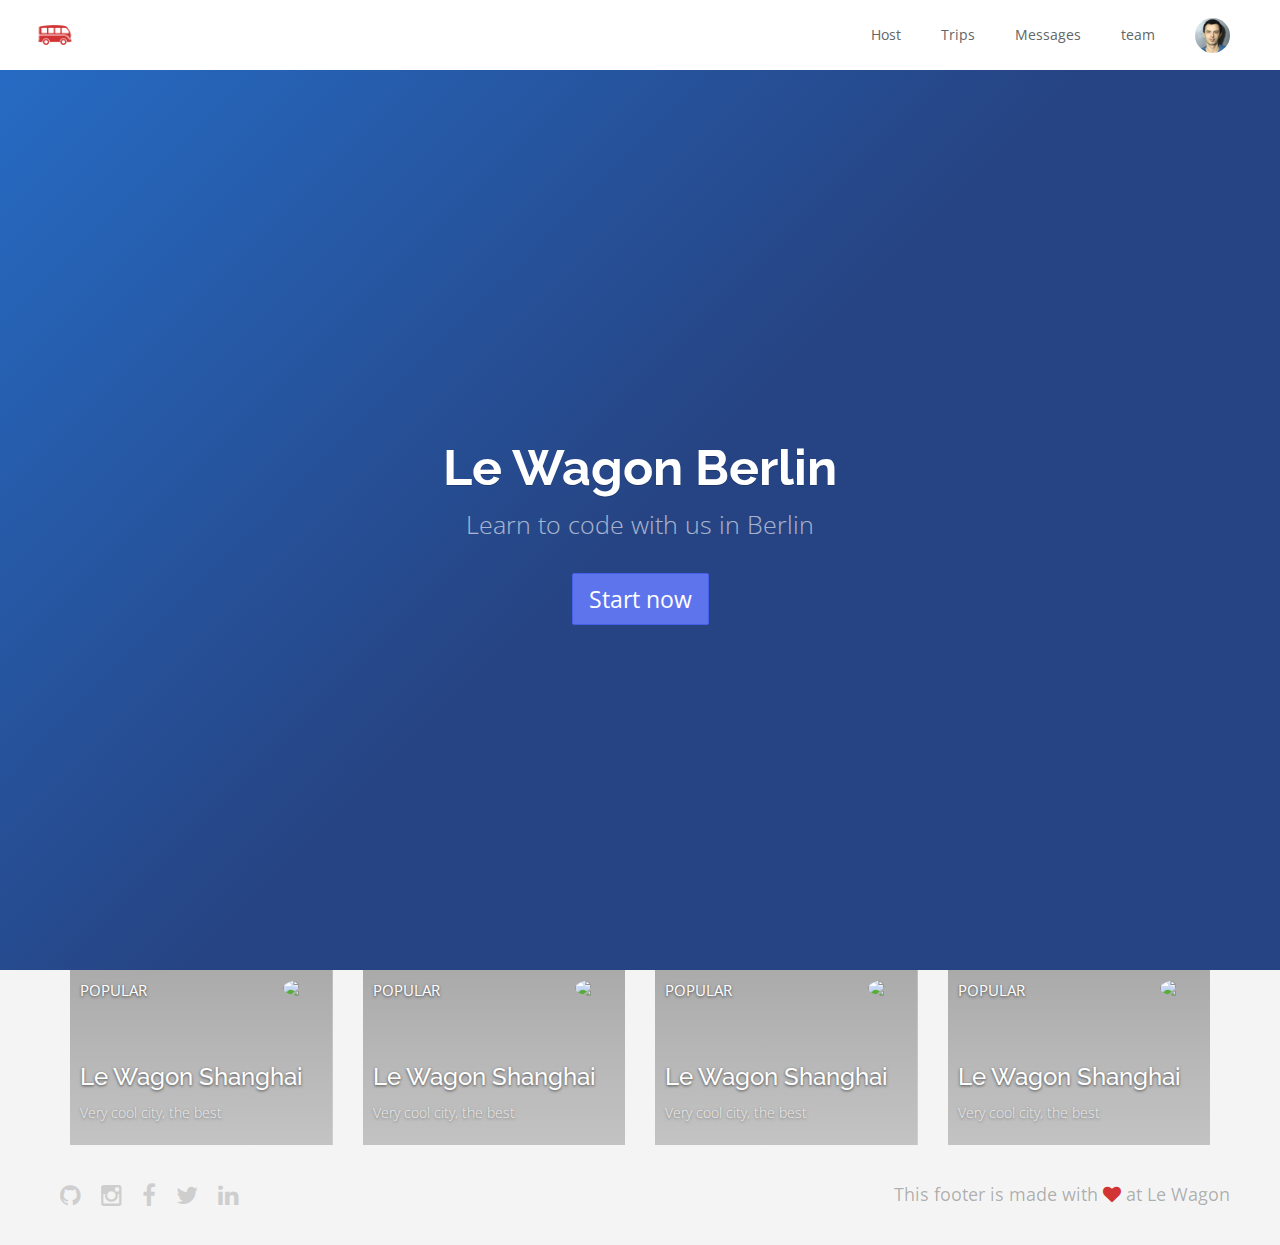
==== commit 73cd1d1e: "Automated commit at 2017-11-13 14:50:26 UTC by middleman-deploy 2.0.0-alpha" ====
--- a/index.html
+++ b/index.html
@@ -7,7 +7,7 @@
           content="width=device-width, initial-scale=1, shrink-to-fit=no">
     <!-- Use the title from a page's frontmatter if it has one -->
     <title>Le Wagon - Middleman</title>
-    <link href="stylesheets/application-8d7afb85.css" rel="stylesheet" />
+    <link href="stylesheets/application-466ac629.css" rel="stylesheet" />
     <script src="javascripts/application-93de88c9.js"></script>
     <link href="images/favicon-f15af148.png" rel="icon" type="image/png" />
   </head>
@@ -25,7 +25,7 @@
     <a href="" class="navbar-wagon-item navbar-wagon-link">Host</a>
     <a href="" class="navbar-wagon-item navbar-wagon-link">Trips</a>
     <a href="" class="navbar-wagon-item navbar-wagon-link">Messages</a>
-    <a href="team.html.erb" class="navbar-wagon-item navbar-wagon-link">team</a>
+    <a href="/team.html" class="navbar-wagon-item navbar-wagon-link">team</a>
 
     <!-- Profile picture with dropdown list -->
     <div class="navbar-wagon-item">
--- a/stylesheets/application-466ac629.css
+++ b/stylesheets/application-466ac629.css
@@ -0,0 +1,8 @@
+@import url("https://fonts.googleapis.com/css?family=Open+Sans:400,300,700|Raleway:400,100,300,700,500");/*!
+ * Bootstrap v3.3.7 (http://getbootstrap.com)
+ * Copyright 2011-2016 Twitter, Inc.
+ * Licensed under MIT (https://github.com/twbs/bootstrap/blob/master/LICENSE)
+ *//*! normalize.css v3.0.3 | MIT License | github.com/necolas/normalize.css */html{font-family:sans-serif;-ms-text-size-adjust:100%;-webkit-text-size-adjust:100%}body{margin:0}article,aside,details,figcaption,figure,footer,header,hgroup,main,menu,nav,section,summary{display:block}audio,canvas,progress,video{display:inline-block;vertical-align:baseline}audio:not([controls]){display:none;height:0}[hidden],template{display:none}a{background-color:transparent}a:active,a:hover{outline:0}abbr[title]{border-bottom:1px dotted}b,strong{font-weight:bold}dfn{font-style:italic}h1{font-size:2em;margin:0.67em 0}mark{background:#ff0;color:#000}small{font-size:80%}sub,sup{font-size:75%;line-height:0;position:relative;vertical-align:baseline}sup{top:-0.5em}sub{bottom:-0.25em}img{border:0}svg:not(:root){overflow:hidden}figure{margin:1em 40px}hr{-webkit-box-sizing:content-box;box-sizing:content-box;height:0}pre{overflow:auto}code,kbd,pre,samp{font-family:monospace, monospace;font-size:1em}button,input,optgroup,select,textarea{color:inherit;font:inherit;margin:0}button{overflow:visible}button,select{text-transform:none}button,html input[type="button"],input[type="reset"],input[type="submit"]{-webkit-appearance:button;cursor:pointer}button[disabled],html input[disabled]{cursor:default}button::-moz-focus-inner,input::-moz-focus-inner{border:0;padding:0}input{line-height:normal}input[type="checkbox"],input[type="radio"]{-webkit-box-sizing:border-box;box-sizing:border-box;padding:0}input[type="number"]::-webkit-inner-spin-button,input[type="number"]::-webkit-outer-spin-button{height:auto}input[type="search"]{-webkit-appearance:textfield;-webkit-box-sizing:content-box;box-sizing:content-box}input[type="search"]::-webkit-search-cancel-button,input[type="search"]::-webkit-search-decoration{-webkit-appearance:none}fieldset{border:1px solid #c0c0c0;margin:0 2px;padding:0.35em 0.625em 0.75em}legend{border:0;padding:0}textarea{overflow:auto}optgroup{font-weight:bold}table{border-collapse:collapse;border-spacing:0}td,th{padding:0}/*! Source: https://github.com/h5bp/html5-boilerplate/blob/master/src/css/main.css */@media print{*,*:before,*:after{background:transparent !important;color:#000 !important;-webkit-box-shadow:none !important;box-shadow:none !important;text-shadow:none !important}a,a:visited{text-decoration:underline}a[href]:after{content:" (" attr(href) ")"}abbr[title]:after{content:" (" attr(title) ")"}a[href^="#"]:after,a[href^="javascript:"]:after{content:""}pre,blockquote{border:1px solid #999;page-break-inside:avoid}thead{display:table-header-group}tr,img{page-break-inside:avoid}img{max-width:100% !important}p,h2,h3{orphans:3;widows:3}h2,h3{page-break-after:avoid}.navbar{display:none}.btn>.caret,.dropup>.btn>.caret{border-top-color:#000 !important}.label{border:1px solid #000}.table{border-collapse:collapse !important}.table td,.table th{background-color:#fff !important}.table-bordered th,.table-bordered td{border:1px solid #ddd !important}}@font-face{font-family:'Glyphicons Halflings';src:url("../assets/bootstrap/glyphicons-halflings-regular-86b6f62b.eot");src:url("../assets/bootstrap/glyphicons-halflings-regular-86b6f62b.eot?#iefix") format("embedded-opentype"),url("../assets/bootstrap/glyphicons-halflings-regular-ca35b697.woff2") format("woff2"),url("../assets/bootstrap/glyphicons-halflings-regular-278e49a8.woff") format("woff"),url("../assets/bootstrap/glyphicons-halflings-regular-44bc1850.ttf") format("truetype"),url("../assets/bootstrap/glyphicons-halflings-regular-de51a849.svg#glyphicons_halflingsregular") format("svg")}.glyphicon{position:relative;top:1px;display:inline-block;font-family:'Glyphicons Halflings';font-style:normal;font-weight:normal;line-height:1;-webkit-font-smoothing:antialiased;-moz-osx-font-smoothing:grayscale}.glyphicon-asterisk:before{content:"\002a"}.glyphicon-plus:before{content:"\002b"}.glyphicon-euro:before,.glyphicon-eur:before{content:"\20ac"}.glyphicon-minus:before{content:"\2212"}.glyphicon-cloud:before{content:"\2601"}.glyphicon-envelope:before{content:"\2709"}.glyphicon-pencil:before{content:"\270f"}.glyphicon-glass:before{content:"\e001"}.glyphicon-music:before{content:"\e002"}.glyphicon-search:before{content:"\e003"}.glyphicon-heart:before{content:"\e005"}.glyphicon-star:before{content:"\e006"}.glyphicon-star-empty:before{content:"\e007"}.glyphicon-user:before{content:"\e008"}.glyphicon-film:before{content:"\e009"}.glyphicon-th-large:before{content:"\e010"}.glyphicon-th:before{content:"\e011"}.glyphicon-th-list:before{content:"\e012"}.glyphicon-ok:before{content:"\e013"}.glyphicon-remove:before{content:"\e014"}.glyphicon-zoom-in:before{content:"\e015"}.glyphicon-zoom-out:before{content:"\e016"}.glyphicon-off:before{content:"\e017"}.glyphicon-signal:before{content:"\e018"}.glyphicon-cog:before{content:"\e019"}.glyphicon-trash:before{content:"\e020"}.glyphicon-home:before{content:"\e021"}.glyphicon-file:before{content:"\e022"}.glyphicon-time:before{content:"\e023"}.glyphicon-road:before{content:"\e024"}.glyphicon-download-alt:before{content:"\e025"}.glyphicon-download:before{content:"\e026"}.glyphicon-upload:before{content:"\e027"}.glyphicon-inbox:before{content:"\e028"}.glyphicon-play-circle:before{content:"\e029"}.glyphicon-repeat:before{content:"\e030"}.glyphicon-refresh:before{content:"\e031"}.glyphicon-list-alt:before{content:"\e032"}.glyphicon-lock:before{content:"\e033"}.glyphicon-flag:before{content:"\e034"}.glyphicon-headphones:before{content:"\e035"}.glyphicon-volume-off:before{content:"\e036"}.glyphicon-volume-down:before{content:"\e037"}.glyphicon-volume-up:before{content:"\e038"}.glyphicon-qrcode:before{content:"\e039"}.glyphicon-barcode:before{content:"\e040"}.glyphicon-tag:before{content:"\e041"}.glyphicon-tags:before{content:"\e042"}.glyphicon-book:before{content:"\e043"}.glyphicon-bookmark:before{content:"\e044"}.glyphicon-print:before{content:"\e045"}.glyphicon-camera:before{content:"\e046"}.glyphicon-font:before{content:"\e047"}.glyphicon-bold:before{content:"\e048"}.glyphicon-italic:before{content:"\e049"}.glyphicon-text-height:before{content:"\e050"}.glyphicon-text-width:before{content:"\e051"}.glyphicon-align-left:before{content:"\e052"}.glyphicon-align-center:before{content:"\e053"}.glyphicon-align-right:before{content:"\e054"}.glyphicon-align-justify:before{content:"\e055"}.glyphicon-list:before{content:"\e056"}.glyphicon-indent-left:before{content:"\e057"}.glyphicon-indent-right:before{content:"\e058"}.glyphicon-facetime-video:before{content:"\e059"}.glyphicon-picture:before{content:"\e060"}.glyphicon-map-marker:before{content:"\e062"}.glyphicon-adjust:before{content:"\e063"}.glyphicon-tint:before{content:"\e064"}.glyphicon-edit:before{content:"\e065"}.glyphicon-share:before{content:"\e066"}.glyphicon-check:before{content:"\e067"}.glyphicon-move:before{content:"\e068"}.glyphicon-step-backward:before{content:"\e069"}.glyphicon-fast-backward:before{content:"\e070"}.glyphicon-backward:before{content:"\e071"}.glyphicon-play:before{content:"\e072"}.glyphicon-pause:before{content:"\e073"}.glyphicon-stop:before{content:"\e074"}.glyphicon-forward:before{content:"\e075"}.glyphicon-fast-forward:before{content:"\e076"}.glyphicon-step-forward:before{content:"\e077"}.glyphicon-eject:before{content:"\e078"}.glyphicon-chevron-left:before{content:"\e079"}.glyphicon-chevron-right:before{content:"\e080"}.glyphicon-plus-sign:before{content:"\e081"}.glyphicon-minus-sign:before{content:"\e082"}.glyphicon-remove-sign:before{content:"\e083"}.glyphicon-ok-sign:before{content:"\e084"}.glyphicon-question-sign:before{content:"\e085"}.glyphicon-info-sign:before{content:"\e086"}.glyphicon-screenshot:before{content:"\e087"}.glyphicon-remove-circle:before{content:"\e088"}.glyphicon-ok-circle:before{content:"\e089"}.glyphicon-ban-circle:before{content:"\e090"}.glyphicon-arrow-left:before{content:"\e091"}.glyphicon-arrow-right:before{content:"\e092"}.glyphicon-arrow-up:before{content:"\e093"}.glyphicon-arrow-down:before{content:"\e094"}.glyphicon-share-alt:before{content:"\e095"}.glyphicon-resize-full:before{content:"\e096"}.glyphicon-resize-small:before{content:"\e097"}.glyphicon-exclamation-sign:before{content:"\e101"}.glyphicon-gift:before{content:"\e102"}.glyphicon-leaf:before{content:"\e103"}.glyphicon-fire:before{content:"\e104"}.glyphicon-eye-open:before{content:"\e105"}.glyphicon-eye-close:before{content:"\e106"}.glyphicon-warning-sign:before{content:"\e107"}.glyphicon-plane:before{content:"\e108"}.glyphicon-calendar:before{content:"\e109"}.glyphicon-random:before{content:"\e110"}.glyphicon-comment:before{content:"\e111"}.glyphicon-magnet:before{content:"\e112"}.glyphicon-chevron-up:before{content:"\e113"}.glyphicon-chevron-down:before{content:"\e114"}.glyphicon-retweet:before{content:"\e115"}.glyphicon-shopping-cart:before{content:"\e116"}.glyphicon-folder-close:before{content:"\e117"}.glyphicon-folder-open:before{content:"\e118"}.glyphicon-resize-vertical:before{content:"\e119"}.glyphicon-resize-horizontal:before{content:"\e120"}.glyphicon-hdd:before{content:"\e121"}.glyphicon-bullhorn:before{content:"\e122"}.glyphicon-bell:before{content:"\e123"}.glyphicon-certificate:before{content:"\e124"}.glyphicon-thumbs-up:before{content:"\e125"}.glyphicon-thumbs-down:before{content:"\e126"}.glyphicon-hand-right:before{content:"\e127"}.glyphicon-hand-left:before{content:"\e128"}.glyphicon-hand-up:before{content:"\e129"}.glyphicon-hand-down:before{content:"\e130"}.glyphicon-circle-arrow-right:before{content:"\e131"}.glyphicon-circle-arrow-left:before{content:"\e132"}.glyphicon-circle-arrow-up:before{content:"\e133"}.glyphicon-circle-arrow-down:before{content:"\e134"}.glyphicon-globe:before{content:"\e135"}.glyphicon-wrench:before{content:"\e136"}.glyphicon-tasks:before{content:"\e137"}.glyphicon-filter:before{content:"\e138"}.glyphicon-briefcase:before{content:"\e139"}.glyphicon-fullscreen:before{content:"\e140"}.glyphicon-dashboard:before{content:"\e141"}.glyphicon-paperclip:before{content:"\e142"}.glyphicon-heart-empty:before{content:"\e143"}.glyphicon-link:before{content:"\e144"}.glyphicon-phone:before{content:"\e145"}.glyphicon-pushpin:before{content:"\e146"}.glyphicon-usd:before{content:"\e148"}.glyphicon-gbp:before{content:"\e149"}.glyphicon-sort:before{content:"\e150"}.glyphicon-sort-by-alphabet:before{content:"\e151"}.glyphicon-sort-by-alphabet-alt:before{content:"\e152"}.glyphicon-sort-by-order:before{content:"\e153"}.glyphicon-sort-by-order-alt:before{content:"\e154"}.glyphicon-sort-by-attributes:before{content:"\e155"}.glyphicon-sort-by-attributes-alt:before{content:"\e156"}.glyphicon-unchecked:before{content:"\e157"}.glyphicon-expand:before{content:"\e158"}.glyphicon-collapse-down:before{content:"\e159"}.glyphicon-collapse-up:before{content:"\e160"}.glyphicon-log-in:before{content:"\e161"}.glyphicon-flash:before{content:"\e162"}.glyphicon-log-out:before{content:"\e163"}.glyphicon-new-window:before{content:"\e164"}.glyphicon-record:before{content:"\e165"}.glyphicon-save:before{content:"\e166"}.glyphicon-open:before{content:"\e167"}.glyphicon-saved:before{content:"\e168"}.glyphicon-import:before{content:"\e169"}.glyphicon-export:before{content:"\e170"}.glyphicon-send:before{content:"\e171"}.glyphicon-floppy-disk:before{content:"\e172"}.glyphicon-floppy-saved:before{content:"\e173"}.glyphicon-floppy-remove:before{content:"\e174"}.glyphicon-floppy-save:before{content:"\e175"}.glyphicon-floppy-open:before{content:"\e176"}.glyphicon-credit-card:before{content:"\e177"}.glyphicon-transfer:before{content:"\e178"}.glyphicon-cutlery:before{content:"\e179"}.glyphicon-header:before{content:"\e180"}.glyphicon-compressed:before{content:"\e181"}.glyphicon-earphone:before{content:"\e182"}.glyphicon-phone-alt:before{content:"\e183"}.glyphicon-tower:before{content:"\e184"}.glyphicon-stats:before{content:"\e185"}.glyphicon-sd-video:before{content:"\e186"}.glyphicon-hd-video:before{content:"\e187"}.glyphicon-subtitles:before{content:"\e188"}.glyphicon-sound-stereo:before{content:"\e189"}.glyphicon-sound-dolby:before{content:"\e190"}.glyphicon-sound-5-1:before{content:"\e191"}.glyphicon-sound-6-1:before{content:"\e192"}.glyphicon-sound-7-1:before{content:"\e193"}.glyphicon-copyright-mark:before{content:"\e194"}.glyphicon-registration-mark:before{content:"\e195"}.glyphicon-cloud-download:before{content:"\e197"}.glyphicon-cloud-upload:before{content:"\e198"}.glyphicon-tree-conifer:before{content:"\e199"}.glyphicon-tree-deciduous:before{content:"\e200"}.glyphicon-cd:before{content:"\e201"}.glyphicon-save-file:before{content:"\e202"}.glyphicon-open-file:before{content:"\e203"}.glyphicon-level-up:before{content:"\e204"}.glyphicon-copy:before{content:"\e205"}.glyphicon-paste:before{content:"\e206"}.glyphicon-alert:before{content:"\e209"}.glyphicon-equalizer:before{content:"\e210"}.glyphicon-king:before{content:"\e211"}.glyphicon-queen:before{content:"\e212"}.glyphicon-pawn:before{content:"\e213"}.glyphicon-bishop:before{content:"\e214"}.glyphicon-knight:before{content:"\e215"}.glyphicon-baby-formula:before{content:"\e216"}.glyphicon-tent:before{content:"\26fa"}.glyphicon-blackboard:before{content:"\e218"}.glyphicon-bed:before{content:"\e219"}.glyphicon-apple:before{content:"\f8ff"}.glyphicon-erase:before{content:"\e221"}.glyphicon-hourglass:before{content:"\231b"}.glyphicon-lamp:before{content:"\e223"}.glyphicon-duplicate:before{content:"\e224"}.glyphicon-piggy-bank:before{content:"\e225"}.glyphicon-scissors:before{content:"\e226"}.glyphicon-bitcoin:before{content:"\e227"}.glyphicon-btc:before{content:"\e227"}.glyphicon-xbt:before{content:"\e227"}.glyphicon-yen:before{content:"\00a5"}.glyphicon-jpy:before{content:"\00a5"}.glyphicon-ruble:before{content:"\20bd"}.glyphicon-rub:before{content:"\20bd"}.glyphicon-scale:before{content:"\e230"}.glyphicon-ice-lolly:before{content:"\e231"}.glyphicon-ice-lolly-tasted:before{content:"\e232"}.glyphicon-education:before{content:"\e233"}.glyphicon-option-horizontal:before{content:"\e234"}.glyphicon-option-vertical:before{content:"\e235"}.glyphicon-menu-hamburger:before{content:"\e236"}.glyphicon-modal-window:before{content:"\e237"}.glyphicon-oil:before{content:"\e238"}.glyphicon-grain:before{content:"\e239"}.glyphicon-sunglasses:before{content:"\e240"}.glyphicon-text-size:before{content:"\e241"}.glyphicon-text-color:before{content:"\e242"}.glyphicon-text-background:before{content:"\e243"}.glyphicon-object-align-top:before{content:"\e244"}.glyphicon-object-align-bottom:before{content:"\e245"}.glyphicon-object-align-horizontal:before{content:"\e246"}.glyphicon-object-align-left:before{content:"\e247"}.glyphicon-object-align-vertical:before{content:"\e248"}.glyphicon-object-align-right:before{content:"\e249"}.glyphicon-triangle-right:before{content:"\e250"}.glyphicon-triangle-left:before{content:"\e251"}.glyphicon-triangle-bottom:before{content:"\e252"}.glyphicon-triangle-top:before{content:"\e253"}.glyphicon-console:before{content:"\e254"}.glyphicon-superscript:before{content:"\e255"}.glyphicon-subscript:before{content:"\e256"}.glyphicon-menu-left:before{content:"\e257"}.glyphicon-menu-right:before{content:"\e258"}.glyphicon-menu-down:before{content:"\e259"}.glyphicon-menu-up:before{content:"\e260"}*{-webkit-box-sizing:border-box;box-sizing:border-box}*:before,*:after{-webkit-box-sizing:border-box;box-sizing:border-box}html{font-size:10px;-webkit-tap-highlight-color:transparent}body{font-family:"Open Sans", "Helvetica", "sans-serif";font-size:18px;line-height:1.42857143;color:#d9d9d9;background-color:#F4F4F4}input,button,select,textarea{font-family:inherit;font-size:inherit;line-height:inherit}a{color:#5E74ED;text-decoration:none}a:hover,a:focus{color:#1a39e5;text-decoration:underline}a:focus{outline:5px auto -webkit-focus-ring-color;outline-offset:-2px}figure{margin:0}img{vertical-align:middle}.img-responsive{display:block;max-width:100%;height:auto}.img-rounded{border-radius:2px}.img-thumbnail{padding:4px;line-height:1.42857143;background-color:#F4F4F4;border:1px solid #ddd;border-radius:2px;-webkit-transition:all 0.2s ease-in-out;transition:all 0.2s ease-in-out;display:inline-block;max-width:100%;height:auto}.img-circle{border-radius:50%}hr{margin-top:25px;margin-bottom:25px;border:0;border-top:1px solid white}.sr-only{position:absolute;width:1px;height:1px;margin:-1px;padding:0;overflow:hidden;clip:rect(0, 0, 0, 0);border:0}.sr-only-focusable:active,.sr-only-focusable:focus{position:static;width:auto;height:auto;margin:0;overflow:visible;clip:auto}[role="button"]{cursor:pointer}h1,h2,h3,h4,h5,h6,.h1,.h2,.h3,.h4,.h5,.h6{font-family:"Raleway", "Helvetica", "sans-serif";font-weight:500;line-height:1.1;color:inherit}h1 small,h1 .small,h2 small,h2 .small,h3 small,h3 .small,h4 small,h4 .small,h5 small,h5 .small,h6 small,h6 .small,.h1 small,.h1 .small,.h2 small,.h2 .small,.h3 small,.h3 .small,.h4 small,.h4 .small,.h5 small,.h5 .small,.h6 small,.h6 .small{font-weight:normal;line-height:1;color:white}h1,.h1,h2,.h2,h3,.h3{margin-top:25px;margin-bottom:12.5px}h1 small,h1 .small,.h1 small,.h1 .small,h2 small,h2 .small,.h2 small,.h2 .small,h3 small,h3 .small,.h3 small,.h3 .small{font-size:65%}h4,.h4,h5,.h5,h6,.h6{margin-top:12.5px;margin-bottom:12.5px}h4 small,h4 .small,.h4 small,.h4 .small,h5 small,h5 .small,.h5 small,.h5 .small,h6 small,h6 .small,.h6 small,.h6 .small{font-size:75%}h1,.h1{font-size:46px}h2,.h2{font-size:38px}h3,.h3{font-size:31px}h4,.h4{font-size:23px}h5,.h5{font-size:18px}h6,.h6{font-size:16px}p{margin:0 0 12.5px}.lead{margin-bottom:25px;font-size:20px;font-weight:300;line-height:1.4}@media (min-width: 768px){.lead{font-size:27px}}small,.small{font-size:88%}mark,.mark{background-color:#fcf8e3;padding:.2em}.text-left{text-align:left}.text-right{text-align:right}.text-center{text-align:center}.text-justify{text-align:justify}.text-nowrap{white-space:nowrap}.text-lowercase{text-transform:lowercase}.text-uppercase,.initialism{text-transform:uppercase}.text-capitalize{text-transform:capitalize}.text-muted{color:white}.text-primary{color:#5E74ED}a.text-primary:hover,a.text-primary:focus{color:#304ce8}.text-success{color:#3c763d}a.text-success:hover,a.text-success:focus{color:#2b542c}.text-info{color:#31708f}a.text-info:hover,a.text-info:focus{color:#245269}.text-warning{color:#8a6d3b}a.text-warning:hover,a.text-warning:focus{color:#66512c}.text-danger{color:#a94442}a.text-danger:hover,a.text-danger:focus{color:#843534}.bg-primary{color:#fff}.bg-primary{background-color:#5E74ED}a.bg-primary:hover,a.bg-primary:focus{background-color:#304ce8}.bg-success{background-color:#dff0d8}a.bg-success:hover,a.bg-success:focus{background-color:#c1e2b3}.bg-info{background-color:#d9edf7}a.bg-info:hover,a.bg-info:focus{background-color:#afd9ee}.bg-warning{background-color:#fcf8e3}a.bg-warning:hover,a.bg-warning:focus{background-color:#f7ecb5}.bg-danger{background-color:#f2dede}a.bg-danger:hover,a.bg-danger:focus{background-color:#e4b9b9}.page-header{padding-bottom:11.5px;margin:50px 0 25px;border-bottom:1px solid white}ul,ol{margin-top:0;margin-bottom:12.5px}ul ul,ul ol,ol ul,ol ol{margin-bottom:0}.list-unstyled{padding-left:0;list-style:none}.list-inline{padding-left:0;list-style:none;margin-left:-5px}.list-inline>li{display:inline-block;padding-left:5px;padding-right:5px}dl{margin-top:0;margin-bottom:25px}dt,dd{line-height:1.42857143}dt{font-weight:bold}dd{margin-left:0}.dl-horizontal dd:before,.dl-horizontal dd:after{content:" ";display:table}.dl-horizontal dd:after{clear:both}@media (min-width: 768px){.dl-horizontal dt{float:left;width:160px;clear:left;text-align:right;overflow:hidden;text-overflow:ellipsis;white-space:nowrap}.dl-horizontal dd{margin-left:180px}}abbr[title],abbr[data-original-title]{cursor:help;border-bottom:1px dotted white}.initialism{font-size:90%}blockquote{padding:12.5px 25px;margin:0 0 25px;font-size:22.5px;border-left:5px solid white}blockquote p:last-child,blockquote ul:last-child,blockquote ol:last-child{margin-bottom:0}blockquote footer,blockquote small,blockquote .small{display:block;font-size:80%;line-height:1.42857143;color:white}blockquote footer:before,blockquote small:before,blockquote .small:before{content:'\2014 \00A0'}.blockquote-reverse,blockquote.pull-right{padding-right:15px;padding-left:0;border-right:5px solid white;border-left:0;text-align:right}.blockquote-reverse footer:before,.blockquote-reverse small:before,.blockquote-reverse .small:before,blockquote.pull-right footer:before,blockquote.pull-right small:before,blockquote.pull-right .small:before{content:''}.blockquote-reverse footer:after,.blockquote-reverse small:after,.blockquote-reverse .small:after,blockquote.pull-right footer:after,blockquote.pull-right small:after,blockquote.pull-right .small:after{content:'\00A0 \2014'}address{margin-bottom:25px;font-style:normal;line-height:1.42857143}code,kbd,pre,samp{font-family:Menlo, Monaco, Consolas, "Courier New", monospace}code{padding:2px 4px;font-size:90%;color:#c7254e;background-color:#f9f2f4;border-radius:2px}kbd{padding:2px 4px;font-size:90%;color:#fff;background-color:#333;border-radius:2px;-webkit-box-shadow:inset 0 -1px 0 rgba(0,0,0,0.25);box-shadow:inset 0 -1px 0 rgba(0,0,0,0.25)}kbd kbd{padding:0;font-size:100%;font-weight:bold;-webkit-box-shadow:none;box-shadow:none}pre{display:block;padding:12px;margin:0 0 12.5px;font-size:17px;line-height:1.42857143;word-break:break-all;word-wrap:break-word;color:#d9d9d9;background-color:#f5f5f5;border:1px solid #ccc;border-radius:2px}pre code{padding:0;font-size:inherit;color:inherit;white-space:pre-wrap;background-color:transparent;border-radius:0}.pre-scrollable{max-height:340px;overflow-y:scroll}.container{margin-right:auto;margin-left:auto;padding-left:15px;padding-right:15px}.container:before,.container:after{content:" ";display:table}.container:after{clear:both}@media (min-width: 768px){.container{width:750px}}@media (min-width: 992px){.container{width:970px}}@media (min-width: 1200px){.container{width:1170px}}.container-fluid{margin-right:auto;margin-left:auto;padding-left:15px;padding-right:15px}.container-fluid:before,.container-fluid:after{content:" ";display:table}.container-fluid:after{clear:both}.row{margin-left:-15px;margin-right:-15px}.row:before,.row:after{content:" ";display:table}.row:after{clear:both}.col-xs-1,.col-sm-1,.col-md-1,.col-lg-1,.col-xs-2,.col-sm-2,.col-md-2,.col-lg-2,.col-xs-3,.col-sm-3,.col-md-3,.col-lg-3,.col-xs-4,.col-sm-4,.col-md-4,.col-lg-4,.col-xs-5,.col-sm-5,.col-md-5,.col-lg-5,.col-xs-6,.col-sm-6,.col-md-6,.col-lg-6,.col-xs-7,.col-sm-7,.col-md-7,.col-lg-7,.col-xs-8,.col-sm-8,.col-md-8,.col-lg-8,.col-xs-9,.col-sm-9,.col-md-9,.col-lg-9,.col-xs-10,.col-sm-10,.col-md-10,.col-lg-10,.col-xs-11,.col-sm-11,.col-md-11,.col-lg-11,.col-xs-12,.col-sm-12,.col-md-12,.col-lg-12{position:relative;min-height:1px;padding-left:15px;padding-right:15px}.col-xs-1,.col-xs-2,.col-xs-3,.col-xs-4,.col-xs-5,.col-xs-6,.col-xs-7,.col-xs-8,.col-xs-9,.col-xs-10,.col-xs-11,.col-xs-12{float:left}.col-xs-1{width:8.33333333%}.col-xs-2{width:16.66666667%}.col-xs-3{width:25%}.col-xs-4{width:33.33333333%}.col-xs-5{width:41.66666667%}.col-xs-6{width:50%}.col-xs-7{width:58.33333333%}.col-xs-8{width:66.66666667%}.col-xs-9{width:75%}.col-xs-10{width:83.33333333%}.col-xs-11{width:91.66666667%}.col-xs-12{width:100%}.col-xs-pull-0{right:auto}.col-xs-pull-1{right:8.33333333%}.col-xs-pull-2{right:16.66666667%}.col-xs-pull-3{right:25%}.col-xs-pull-4{right:33.33333333%}.col-xs-pull-5{right:41.66666667%}.col-xs-pull-6{right:50%}.col-xs-pull-7{right:58.33333333%}.col-xs-pull-8{right:66.66666667%}.col-xs-pull-9{right:75%}.col-xs-pull-10{right:83.33333333%}.col-xs-pull-11{right:91.66666667%}.col-xs-pull-12{right:100%}.col-xs-push-0{left:auto}.col-xs-push-1{left:8.33333333%}.col-xs-push-2{left:16.66666667%}.col-xs-push-3{left:25%}.col-xs-push-4{left:33.33333333%}.col-xs-push-5{left:41.66666667%}.col-xs-push-6{left:50%}.col-xs-push-7{left:58.33333333%}.col-xs-push-8{left:66.66666667%}.col-xs-push-9{left:75%}.col-xs-push-10{left:83.33333333%}.col-xs-push-11{left:91.66666667%}.col-xs-push-12{left:100%}.col-xs-offset-0{margin-left:0%}.col-xs-offset-1{margin-left:8.33333333%}.col-xs-offset-2{margin-left:16.66666667%}.col-xs-offset-3{margin-left:25%}.col-xs-offset-4{margin-left:33.33333333%}.col-xs-offset-5{margin-left:41.66666667%}.col-xs-offset-6{margin-left:50%}.col-xs-offset-7{margin-left:58.33333333%}.col-xs-offset-8{margin-left:66.66666667%}.col-xs-offset-9{margin-left:75%}.col-xs-offset-10{margin-left:83.33333333%}.col-xs-offset-11{margin-left:91.66666667%}.col-xs-offset-12{margin-left:100%}@media (min-width: 768px){.col-sm-1,.col-sm-2,.col-sm-3,.col-sm-4,.col-sm-5,.col-sm-6,.col-sm-7,.col-sm-8,.col-sm-9,.col-sm-10,.col-sm-11,.col-sm-12{float:left}.col-sm-1{width:8.33333333%}.col-sm-2{width:16.66666667%}.col-sm-3{width:25%}.col-sm-4{width:33.33333333%}.col-sm-5{width:41.66666667%}.col-sm-6{width:50%}.col-sm-7{width:58.33333333%}.col-sm-8{width:66.66666667%}.col-sm-9{width:75%}.col-sm-10{width:83.33333333%}.col-sm-11{width:91.66666667%}.col-sm-12{width:100%}.col-sm-pull-0{right:auto}.col-sm-pull-1{right:8.33333333%}.col-sm-pull-2{right:16.66666667%}.col-sm-pull-3{right:25%}.col-sm-pull-4{right:33.33333333%}.col-sm-pull-5{right:41.66666667%}.col-sm-pull-6{right:50%}.col-sm-pull-7{right:58.33333333%}.col-sm-pull-8{right:66.66666667%}.col-sm-pull-9{right:75%}.col-sm-pull-10{right:83.33333333%}.col-sm-pull-11{right:91.66666667%}.col-sm-pull-12{right:100%}.col-sm-push-0{left:auto}.col-sm-push-1{left:8.33333333%}.col-sm-push-2{left:16.66666667%}.col-sm-push-3{left:25%}.col-sm-push-4{left:33.33333333%}.col-sm-push-5{left:41.66666667%}.col-sm-push-6{left:50%}.col-sm-push-7{left:58.33333333%}.col-sm-push-8{left:66.66666667%}.col-sm-push-9{left:75%}.col-sm-push-10{left:83.33333333%}.col-sm-push-11{left:91.66666667%}.col-sm-push-12{left:100%}.col-sm-offset-0{margin-left:0%}.col-sm-offset-1{margin-left:8.33333333%}.col-sm-offset-2{margin-left:16.66666667%}.col-sm-offset-3{margin-left:25%}.col-sm-offset-4{margin-left:33.33333333%}.col-sm-offset-5{margin-left:41.66666667%}.col-sm-offset-6{margin-left:50%}.col-sm-offset-7{margin-left:58.33333333%}.col-sm-offset-8{margin-left:66.66666667%}.col-sm-offset-9{margin-left:75%}.col-sm-offset-10{margin-left:83.33333333%}.col-sm-offset-11{margin-left:91.66666667%}.col-sm-offset-12{margin-left:100%}}@media (min-width: 992px){.col-md-1,.col-md-2,.col-md-3,.col-md-4,.col-md-5,.col-md-6,.col-md-7,.col-md-8,.col-md-9,.col-md-10,.col-md-11,.col-md-12{float:left}.col-md-1{width:8.33333333%}.col-md-2{width:16.66666667%}.col-md-3{width:25%}.col-md-4{width:33.33333333%}.col-md-5{width:41.66666667%}.col-md-6{width:50%}.col-md-7{width:58.33333333%}.col-md-8{width:66.66666667%}.col-md-9{width:75%}.col-md-10{width:83.33333333%}.col-md-11{width:91.66666667%}.col-md-12{width:100%}.col-md-pull-0{right:auto}.col-md-pull-1{right:8.33333333%}.col-md-pull-2{right:16.66666667%}.col-md-pull-3{right:25%}.col-md-pull-4{right:33.33333333%}.col-md-pull-5{right:41.66666667%}.col-md-pull-6{right:50%}.col-md-pull-7{right:58.33333333%}.col-md-pull-8{right:66.66666667%}.col-md-pull-9{right:75%}.col-md-pull-10{right:83.33333333%}.col-md-pull-11{right:91.66666667%}.col-md-pull-12{right:100%}.col-md-push-0{left:auto}.col-md-push-1{left:8.33333333%}.col-md-push-2{left:16.66666667%}.col-md-push-3{left:25%}.col-md-push-4{left:33.33333333%}.col-md-push-5{left:41.66666667%}.col-md-push-6{left:50%}.col-md-push-7{left:58.33333333%}.col-md-push-8{left:66.66666667%}.col-md-push-9{left:75%}.col-md-push-10{left:83.33333333%}.col-md-push-11{left:91.66666667%}.col-md-push-12{left:100%}.col-md-offset-0{margin-left:0%}.col-md-offset-1{margin-left:8.33333333%}.col-md-offset-2{margin-left:16.66666667%}.col-md-offset-3{margin-left:25%}.col-md-offset-4{margin-left:33.33333333%}.col-md-offset-5{margin-left:41.66666667%}.col-md-offset-6{margin-left:50%}.col-md-offset-7{margin-left:58.33333333%}.col-md-offset-8{margin-left:66.66666667%}.col-md-offset-9{margin-left:75%}.col-md-offset-10{margin-left:83.33333333%}.col-md-offset-11{margin-left:91.66666667%}.col-md-offset-12{margin-left:100%}}@media (min-width: 1200px){.col-lg-1,.col-lg-2,.col-lg-3,.col-lg-4,.col-lg-5,.col-lg-6,.col-lg-7,.col-lg-8,.col-lg-9,.col-lg-10,.col-lg-11,.col-lg-12{float:left}.col-lg-1{width:8.33333333%}.col-lg-2{width:16.66666667%}.col-lg-3{width:25%}.col-lg-4{width:33.33333333%}.col-lg-5{width:41.66666667%}.col-lg-6{width:50%}.col-lg-7{width:58.33333333%}.col-lg-8{width:66.66666667%}.col-lg-9{width:75%}.col-lg-10{width:83.33333333%}.col-lg-11{width:91.66666667%}.col-lg-12{width:100%}.col-lg-pull-0{right:auto}.col-lg-pull-1{right:8.33333333%}.col-lg-pull-2{right:16.66666667%}.col-lg-pull-3{right:25%}.col-lg-pull-4{right:33.33333333%}.col-lg-pull-5{right:41.66666667%}.col-lg-pull-6{right:50%}.col-lg-pull-7{right:58.33333333%}.col-lg-pull-8{right:66.66666667%}.col-lg-pull-9{right:75%}.col-lg-pull-10{right:83.33333333%}.col-lg-pull-11{right:91.66666667%}.col-lg-pull-12{right:100%}.col-lg-push-0{left:auto}.col-lg-push-1{left:8.33333333%}.col-lg-push-2{left:16.66666667%}.col-lg-push-3{left:25%}.col-lg-push-4{left:33.33333333%}.col-lg-push-5{left:41.66666667%}.col-lg-push-6{left:50%}.col-lg-push-7{left:58.33333333%}.col-lg-push-8{left:66.66666667%}.col-lg-push-9{left:75%}.col-lg-push-10{left:83.33333333%}.col-lg-push-11{left:91.66666667%}.col-lg-push-12{left:100%}.col-lg-offset-0{margin-left:0%}.col-lg-offset-1{margin-left:8.33333333%}.col-lg-offset-2{margin-left:16.66666667%}.col-lg-offset-3{margin-left:25%}.col-lg-offset-4{margin-left:33.33333333%}.col-lg-offset-5{margin-left:41.66666667%}.col-lg-offset-6{margin-left:50%}.col-lg-offset-7{margin-left:58.33333333%}.col-lg-offset-8{margin-left:66.66666667%}.col-lg-offset-9{margin-left:75%}.col-lg-offset-10{margin-left:83.33333333%}.col-lg-offset-11{margin-left:91.66666667%}.col-lg-offset-12{margin-left:100%}}table{background-color:transparent}caption{padding-top:8px;padding-bottom:8px;color:white;text-align:left}th{text-align:left}.table{width:100%;max-width:100%;margin-bottom:25px}.table>thead>tr>th,.table>thead>tr>td,.table>tbody>tr>th,.table>tbody>tr>td,.table>tfoot>tr>th,.table>tfoot>tr>td{padding:8px;line-height:1.42857143;vertical-align:top;border-top:1px solid #ddd}.table>thead>tr>th{vertical-align:bottom;border-bottom:2px solid #ddd}.table>caption+thead>tr:first-child>th,.table>caption+thead>tr:first-child>td,.table>colgroup+thead>tr:first-child>th,.table>colgroup+thead>tr:first-child>td,.table>thead:first-child>tr:first-child>th,.table>thead:first-child>tr:first-child>td{border-top:0}.table>tbody+tbody{border-top:2px solid #ddd}.table .table{background-color:#F4F4F4}.table-condensed>thead>tr>th,.table-condensed>thead>tr>td,.table-condensed>tbody>tr>th,.table-condensed>tbody>tr>td,.table-condensed>tfoot>tr>th,.table-condensed>tfoot>tr>td{padding:5px}.table-bordered{border:1px solid #ddd}.table-bordered>thead>tr>th,.table-bordered>thead>tr>td,.table-bordered>tbody>tr>th,.table-bordered>tbody>tr>td,.table-bordered>tfoot>tr>th,.table-bordered>tfoot>tr>td{border:1px solid #ddd}.table-bordered>thead>tr>th,.table-bordered>thead>tr>td{border-bottom-width:2px}.table-striped>tbody>tr:nth-of-type(odd){background-color:#f9f9f9}.table-hover>tbody>tr:hover{background-color:#f5f5f5}table col[class*="col-"]{position:static;float:none;display:table-column}table td[class*="col-"],table th[class*="col-"]{position:static;float:none;display:table-cell}.table>thead>tr>td.active,.table>thead>tr>th.active,.table>thead>tr.active>td,.table>thead>tr.active>th,.table>tbody>tr>td.active,.table>tbody>tr>th.active,.table>tbody>tr.active>td,.table>tbody>tr.active>th,.table>tfoot>tr>td.active,.table>tfoot>tr>th.active,.table>tfoot>tr.active>td,.table>tfoot>tr.active>th{background-color:#f5f5f5}.table-hover>tbody>tr>td.active:hover,.table-hover>tbody>tr>th.active:hover,.table-hover>tbody>tr.active:hover>td,.table-hover>tbody>tr:hover>.active,.table-hover>tbody>tr.active:hover>th{background-color:#e8e8e8}.table>thead>tr>td.success,.table>thead>tr>th.success,.table>thead>tr.success>td,.table>thead>tr.success>th,.table>tbody>tr>td.success,.table>tbody>tr>th.success,.table>tbody>tr.success>td,.table>tbody>tr.success>th,.table>tfoot>tr>td.success,.table>tfoot>tr>th.success,.table>tfoot>tr.success>td,.table>tfoot>tr.success>th{background-color:#dff0d8}.table-hover>tbody>tr>td.success:hover,.table-hover>tbody>tr>th.success:hover,.table-hover>tbody>tr.success:hover>td,.table-hover>tbody>tr:hover>.success,.table-hover>tbody>tr.success:hover>th{background-color:#d0e9c6}.table>thead>tr>td.info,.table>thead>tr>th.info,.table>thead>tr.info>td,.table>thead>tr.info>th,.table>tbody>tr>td.info,.table>tbody>tr>th.info,.table>tbody>tr.info>td,.table>tbody>tr.info>th,.table>tfoot>tr>td.info,.table>tfoot>tr>th.info,.table>tfoot>tr.info>td,.table>tfoot>tr.info>th{background-color:#d9edf7}.table-hover>tbody>tr>td.info:hover,.table-hover>tbody>tr>th.info:hover,.table-hover>tbody>tr.info:hover>td,.table-hover>tbody>tr:hover>.info,.table-hover>tbody>tr.info:hover>th{background-color:#c4e3f3}.table>thead>tr>td.warning,.table>thead>tr>th.warning,.table>thead>tr.warning>td,.table>thead>tr.warning>th,.table>tbody>tr>td.warning,.table>tbody>tr>th.warning,.table>tbody>tr.warning>td,.table>tbody>tr.warning>th,.table>tfoot>tr>td.warning,.table>tfoot>tr>th.warning,.table>tfoot>tr.warning>td,.table>tfoot>tr.warning>th{background-color:#fcf8e3}.table-hover>tbody>tr>td.warning:hover,.table-hover>tbody>tr>th.warning:hover,.table-hover>tbody>tr.warning:hover>td,.table-hover>tbody>tr:hover>.warning,.table-hover>tbody>tr.warning:hover>th{background-color:#faf2cc}.table>thead>tr>td.danger,.table>thead>tr>th.danger,.table>thead>tr.danger>td,.table>thead>tr.danger>th,.table>tbody>tr>td.danger,.table>tbody>tr>th.danger,.table>tbody>tr.danger>td,.table>tbody>tr.danger>th,.table>tfoot>tr>td.danger,.table>tfoot>tr>th.danger,.table>tfoot>tr.danger>td,.table>tfoot>tr.danger>th{background-color:#f2dede}.table-hover>tbody>tr>td.danger:hover,.table-hover>tbody>tr>th.danger:hover,.table-hover>tbody>tr.danger:hover>td,.table-hover>tbody>tr:hover>.danger,.table-hover>tbody>tr.danger:hover>th{background-color:#ebcccc}.table-responsive{overflow-x:auto;min-height:0.01%}@media screen and (max-width: 767px){.table-responsive{width:100%;margin-bottom:18.75px;overflow-y:hidden;-ms-overflow-style:-ms-autohiding-scrollbar;border:1px solid #ddd}.table-responsive>.table{margin-bottom:0}.table-responsive>.table>thead>tr>th,.table-responsive>.table>thead>tr>td,.table-responsive>.table>tbody>tr>th,.table-responsive>.table>tbody>tr>td,.table-responsive>.table>tfoot>tr>th,.table-responsive>.table>tfoot>tr>td{white-space:nowrap}.table-responsive>.table-bordered{border:0}.table-responsive>.table-bordered>thead>tr>th:first-child,.table-responsive>.table-bordered>thead>tr>td:first-child,.table-responsive>.table-bordered>tbody>tr>th:first-child,.table-responsive>.table-bordered>tbody>tr>td:first-child,.table-responsive>.table-bordered>tfoot>tr>th:first-child,.table-responsive>.table-bordered>tfoot>tr>td:first-child{border-left:0}.table-responsive>.table-bordered>thead>tr>th:last-child,.table-responsive>.table-bordered>thead>tr>td:last-child,.table-responsive>.table-bordered>tbody>tr>th:last-child,.table-responsive>.table-bordered>tbody>tr>td:last-child,.table-responsive>.table-bordered>tfoot>tr>th:last-child,.table-responsive>.table-bordered>tfoot>tr>td:last-child{border-right:0}.table-responsive>.table-bordered>tbody>tr:last-child>th,.table-responsive>.table-bordered>tbody>tr:last-child>td,.table-responsive>.table-bordered>tfoot>tr:last-child>th,.table-responsive>.table-bordered>tfoot>tr:last-child>td{border-bottom:0}}fieldset{padding:0;margin:0;border:0;min-width:0}legend{display:block;width:100%;padding:0;margin-bottom:25px;font-size:27px;line-height:inherit;color:#d9d9d9;border:0;border-bottom:1px solid #e5e5e5}label{display:inline-block;max-width:100%;margin-bottom:5px;font-weight:bold}input[type="search"]{-webkit-box-sizing:border-box;box-sizing:border-box}input[type="radio"],input[type="checkbox"]{margin:4px 0 0;margin-top:1px \9;line-height:normal}input[type="file"]{display:block}input[type="range"]{display:block;width:100%}select[multiple],select[size]{height:auto}input[type="file"]:focus,input[type="radio"]:focus,input[type="checkbox"]:focus{outline:5px auto -webkit-focus-ring-color;outline-offset:-2px}output{display:block;padding-top:7px;font-size:18px;line-height:1.42857143;color:#a6a6a6}.form-control{display:block;width:100%;height:39px;padding:6px 12px;font-size:18px;line-height:1.42857143;color:#a6a6a6;background-color:#fff;background-image:none;border:1px solid #ccc;border-radius:2px;-webkit-box-shadow:inset 0 1px 1px rgba(0,0,0,0.075);box-shadow:inset 0 1px 1px rgba(0,0,0,0.075);-webkit-transition:border-color ease-in-out 0.15s, box-shadow ease-in-out 0.15s;-webkit-transition:border-color ease-in-out 0.15s, -webkit-box-shadow ease-in-out 0.15s;transition:border-color ease-in-out 0.15s, -webkit-box-shadow ease-in-out 0.15s;transition:border-color ease-in-out 0.15s, box-shadow ease-in-out 0.15s;transition:border-color ease-in-out 0.15s, box-shadow ease-in-out 0.15s, -webkit-box-shadow ease-in-out 0.15s}.form-control:focus{border-color:#66afe9;outline:0;-webkit-box-shadow:inset 0 1px 1px rgba(0,0,0,0.075),0 0 8px rgba(102,175,233,0.6);box-shadow:inset 0 1px 1px rgba(0,0,0,0.075),0 0 8px rgba(102,175,233,0.6)}.form-control::-moz-placeholder{color:#999;opacity:1}.form-control:-ms-input-placeholder{color:#999}.form-control::-webkit-input-placeholder{color:#999}.form-control::-ms-expand{border:0;background-color:transparent}.form-control[disabled],.form-control[readonly],fieldset[disabled] .form-control{background-color:white;opacity:1}.form-control[disabled],fieldset[disabled] .form-control{cursor:not-allowed}textarea.form-control{height:auto}input[type="search"]{-webkit-appearance:none}@media screen and (-webkit-min-device-pixel-ratio: 0){input[type="date"].form-control,input[type="time"].form-control,input[type="datetime-local"].form-control,input[type="month"].form-control{line-height:39px}input[type="date"].input-sm,.input-group-sm>input[type="date"].form-control,.input-group-sm>input[type="date"].input-group-addon,.input-group-sm>.input-group-btn>input[type="date"].btn,.input-group-sm input[type="date"],input[type="time"].input-sm,.input-group-sm>input[type="time"].form-control,.input-group-sm>input[type="time"].input-group-addon,.input-group-sm>.input-group-btn>input[type="time"].btn,.input-group-sm input[type="time"],input[type="datetime-local"].input-sm,.input-group-sm>input[type="datetime-local"].form-control,.input-group-sm>input[type="datetime-local"].input-group-addon,.input-group-sm>.input-group-btn>input[type="datetime-local"].btn,.input-group-sm input[type="datetime-local"],input[type="month"].input-sm,.input-group-sm>input[type="month"].form-control,.input-group-sm>input[type="month"].input-group-addon,.input-group-sm>.input-group-btn>input[type="month"].btn,.input-group-sm input[type="month"]{line-height:36px}input[type="date"].input-lg,.input-group-lg>input[type="date"].form-control,.input-group-lg>input[type="date"].input-group-addon,.input-group-lg>.input-group-btn>input[type="date"].btn,.input-group-lg input[type="date"],input[type="time"].input-lg,.input-group-lg>input[type="time"].form-control,.input-group-lg>input[type="time"].input-group-addon,.input-group-lg>.input-group-btn>input[type="time"].btn,.input-group-lg input[type="time"],input[type="datetime-local"].input-lg,.input-group-lg>input[type="datetime-local"].form-control,.input-group-lg>input[type="datetime-local"].input-group-addon,.input-group-lg>.input-group-btn>input[type="datetime-local"].btn,.input-group-lg input[type="datetime-local"],input[type="month"].input-lg,.input-group-lg>input[type="month"].form-control,.input-group-lg>input[type="month"].input-group-addon,.input-group-lg>.input-group-btn>input[type="month"].btn,.input-group-lg input[type="month"]{line-height:53px}}.form-group{margin-bottom:15px}.radio,.checkbox{position:relative;display:block;margin-top:10px;margin-bottom:10px}.radio label,.checkbox label{min-height:25px;padding-left:20px;margin-bottom:0;font-weight:normal;cursor:pointer}.radio input[type="radio"],.radio-inline input[type="radio"],.checkbox input[type="checkbox"],.checkbox-inline input[type="checkbox"]{position:absolute;margin-left:-20px;margin-top:4px \9}.radio+.radio,.checkbox+.checkbox{margin-top:-5px}.radio-inline,.checkbox-inline{position:relative;display:inline-block;padding-left:20px;margin-bottom:0;vertical-align:middle;font-weight:normal;cursor:pointer}.radio-inline+.radio-inline,.checkbox-inline+.checkbox-inline{margin-top:0;margin-left:10px}input[type="radio"][disabled],input[type="radio"].disabled,fieldset[disabled] input[type="radio"],input[type="checkbox"][disabled],input[type="checkbox"].disabled,fieldset[disabled] input[type="checkbox"]{cursor:not-allowed}.radio-inline.disabled,fieldset[disabled] .radio-inline,.checkbox-inline.disabled,fieldset[disabled] .checkbox-inline{cursor:not-allowed}.radio.disabled label,fieldset[disabled] .radio label,.checkbox.disabled label,fieldset[disabled] .checkbox label{cursor:not-allowed}.form-control-static{padding-top:7px;padding-bottom:7px;margin-bottom:0;min-height:43px}.form-control-static.input-lg,.input-group-lg>.form-control-static.form-control,.input-group-lg>.form-control-static.input-group-addon,.input-group-lg>.input-group-btn>.form-control-static.btn,.form-control-static.input-sm,.input-group-sm>.form-control-static.form-control,.input-group-sm>.form-control-static.input-group-addon,.input-group-sm>.input-group-btn>.form-control-static.btn{padding-left:0;padding-right:0}.input-sm,.input-group-sm>.form-control,.input-group-sm>.input-group-addon,.input-group-sm>.input-group-btn>.btn{height:36px;padding:5px 10px;font-size:16px;line-height:1.5;border-radius:2px}select.input-sm,.input-group-sm>select.form-control,.input-group-sm>select.input-group-addon,.input-group-sm>.input-group-btn>select.btn{height:36px;line-height:36px}textarea.input-sm,.input-group-sm>textarea.form-control,.input-group-sm>textarea.input-group-addon,.input-group-sm>.input-group-btn>textarea.btn,select[multiple].input-sm,.input-group-sm>select[multiple].form-control,.input-group-sm>select[multiple].input-group-addon,.input-group-sm>.input-group-btn>select[multiple].btn{height:auto}.form-group-sm .form-control{height:36px;padding:5px 10px;font-size:16px;line-height:1.5;border-radius:2px}.form-group-sm select.form-control{height:36px;line-height:36px}.form-group-sm textarea.form-control,.form-group-sm select[multiple].form-control{height:auto}.form-group-sm .form-control-static{height:36px;min-height:41px;padding:6px 10px;font-size:16px;line-height:1.5}.input-lg,.input-group-lg>.form-control,.input-group-lg>.input-group-addon,.input-group-lg>.input-group-btn>.btn{height:53px;padding:10px 16px;font-size:23px;line-height:1.3333333;border-radius:2px}select.input-lg,.input-group-lg>select.form-control,.input-group-lg>select.input-group-addon,.input-group-lg>.input-group-btn>select.btn{height:53px;line-height:53px}textarea.input-lg,.input-group-lg>textarea.form-control,.input-group-lg>textarea.input-group-addon,.input-group-lg>.input-group-btn>textarea.btn,select[multiple].input-lg,.input-group-lg>select[multiple].form-control,.input-group-lg>select[multiple].input-group-addon,.input-group-lg>.input-group-btn>select[multiple].btn{height:auto}.form-group-lg .form-control{height:53px;padding:10px 16px;font-size:23px;line-height:1.3333333;border-radius:2px}.form-group-lg select.form-control{height:53px;line-height:53px}.form-group-lg textarea.form-control,.form-group-lg select[multiple].form-control{height:auto}.form-group-lg .form-control-static{height:53px;min-height:48px;padding:11px 16px;font-size:23px;line-height:1.3333333}.has-feedback{position:relative}.has-feedback .form-control{padding-right:48.75px}.form-control-feedback{position:absolute;top:0;right:0;z-index:2;display:block;width:39px;height:39px;line-height:39px;text-align:center;pointer-events:none}.input-lg+.form-control-feedback,.input-group-lg>.form-control+.form-control-feedback,.input-group-lg>.input-group-addon+.form-control-feedback,.input-group-lg>.input-group-btn>.btn+.form-control-feedback,.input-group-lg+.form-control-feedback,.form-group-lg .form-control+.form-control-feedback{width:53px;height:53px;line-height:53px}.input-sm+.form-control-feedback,.input-group-sm>.form-control+.form-control-feedback,.input-group-sm>.input-group-addon+.form-control-feedback,.input-group-sm>.input-group-btn>.btn+.form-control-feedback,.input-group-sm+.form-control-feedback,.form-group-sm .form-control+.form-control-feedback{width:36px;height:36px;line-height:36px}.has-success .help-block,.has-success .control-label,.has-success .radio,.has-success .checkbox,.has-success .radio-inline,.has-success .checkbox-inline,.has-success.radio label,.has-success.checkbox label,.has-success.radio-inline label,.has-success.checkbox-inline label{color:#3c763d}.has-success .form-control{border-color:#3c763d;-webkit-box-shadow:inset 0 1px 1px rgba(0,0,0,0.075);box-shadow:inset 0 1px 1px rgba(0,0,0,0.075)}.has-success .form-control:focus{border-color:#2b542c;-webkit-box-shadow:inset 0 1px 1px rgba(0,0,0,0.075),0 0 6px #67b168;box-shadow:inset 0 1px 1px rgba(0,0,0,0.075),0 0 6px #67b168}.has-success .input-group-addon{color:#3c763d;border-color:#3c763d;background-color:#dff0d8}.has-success .form-control-feedback{color:#3c763d}.has-warning .help-block,.has-warning .control-label,.has-warning .radio,.has-warning .checkbox,.has-warning .radio-inline,.has-warning .checkbox-inline,.has-warning.radio label,.has-warning.checkbox label,.has-warning.radio-inline label,.has-warning.checkbox-inline label{color:#8a6d3b}.has-warning .form-control{border-color:#8a6d3b;-webkit-box-shadow:inset 0 1px 1px rgba(0,0,0,0.075);box-shadow:inset 0 1px 1px rgba(0,0,0,0.075)}.has-warning .form-control:focus{border-color:#66512c;-webkit-box-shadow:inset 0 1px 1px rgba(0,0,0,0.075),0 0 6px #c0a16b;box-shadow:inset 0 1px 1px rgba(0,0,0,0.075),0 0 6px #c0a16b}.has-warning .input-group-addon{color:#8a6d3b;border-color:#8a6d3b;background-color:#fcf8e3}.has-warning .form-control-feedback{color:#8a6d3b}.has-error .help-block,.has-error .control-label,.has-error .radio,.has-error .checkbox,.has-error .radio-inline,.has-error .checkbox-inline,.has-error.radio label,.has-error.checkbox label,.has-error.radio-inline label,.has-error.checkbox-inline label{color:#a94442}.has-error .form-control{border-color:#a94442;-webkit-box-shadow:inset 0 1px 1px rgba(0,0,0,0.075);box-shadow:inset 0 1px 1px rgba(0,0,0,0.075)}.has-error .form-control:focus{border-color:#843534;-webkit-box-shadow:inset 0 1px 1px rgba(0,0,0,0.075),0 0 6px #ce8483;box-shadow:inset 0 1px 1px rgba(0,0,0,0.075),0 0 6px #ce8483}.has-error .input-group-addon{color:#a94442;border-color:#a94442;background-color:#f2dede}.has-error .form-control-feedback{color:#a94442}.has-feedback label ~ .form-control-feedback{top:30px}.has-feedback label.sr-only ~ .form-control-feedback{top:0}.help-block{display:block;margin-top:5px;margin-bottom:10px;color:white}@media (min-width: 768px){.form-inline .form-group{display:inline-block;margin-bottom:0;vertical-align:middle}.form-inline .form-control{display:inline-block;width:auto;vertical-align:middle}.form-inline .form-control-static{display:inline-block}.form-inline .input-group{display:inline-table;vertical-align:middle}.form-inline .input-group .input-group-addon,.form-inline .input-group .input-group-btn,.form-inline .input-group .form-control{width:auto}.form-inline .input-group>.form-control{width:100%}.form-inline .control-label{margin-bottom:0;vertical-align:middle}.form-inline .radio,.form-inline .checkbox{display:inline-block;margin-top:0;margin-bottom:0;vertical-align:middle}.form-inline .radio label,.form-inline .checkbox label{padding-left:0}.form-inline .radio input[type="radio"],.form-inline .checkbox input[type="checkbox"]{position:relative;margin-left:0}.form-inline .has-feedback .form-control-feedback{top:0}}.form-horizontal .radio,.form-horizontal .checkbox,.form-horizontal .radio-inline,.form-horizontal .checkbox-inline{margin-top:0;margin-bottom:0;padding-top:7px}.form-horizontal .radio,.form-horizontal .checkbox{min-height:32px}.form-horizontal .form-group{margin-left:-15px;margin-right:-15px}.form-horizontal .form-group:before,.form-horizontal .form-group:after{content:" ";display:table}.form-horizontal .form-group:after{clear:both}@media (min-width: 768px){.form-horizontal .control-label{text-align:right;margin-bottom:0;padding-top:7px}}.form-horizontal .has-feedback .form-control-feedback{right:15px}@media (min-width: 768px){.form-horizontal .form-group-lg .control-label{padding-top:11px;font-size:23px}}@media (min-width: 768px){.form-horizontal .form-group-sm .control-label{padding-top:6px;font-size:16px}}.btn{display:inline-block;margin-bottom:0;font-weight:normal;text-align:center;vertical-align:middle;-ms-touch-action:manipulation;touch-action:manipulation;cursor:pointer;background-image:none;border:1px solid transparent;white-space:nowrap;padding:6px 12px;font-size:18px;line-height:1.42857143;border-radius:2px;-webkit-user-select:none;-moz-user-select:none;-ms-user-select:none;user-select:none}.btn:focus,.btn.focus,.btn:active:focus,.btn:active.focus,.btn.active:focus,.btn.active.focus{outline:5px auto -webkit-focus-ring-color;outline-offset:-2px}.btn:hover,.btn:focus,.btn.focus{color:#333;text-decoration:none}.btn:active,.btn.active{outline:0;background-image:none;-webkit-box-shadow:inset 0 3px 5px rgba(0,0,0,0.125);box-shadow:inset 0 3px 5px rgba(0,0,0,0.125)}.btn.disabled,.btn[disabled],fieldset[disabled] .btn{cursor:not-allowed;opacity:0.65;filter:alpha(opacity=65);-webkit-box-shadow:none;box-shadow:none}a.btn.disabled,fieldset[disabled] a.btn{pointer-events:none}.btn-default{color:#333;background-color:#fff;border-color:#ccc}.btn-default:focus,.btn-default.focus{color:#333;background-color:#e6e6e6;border-color:#8c8c8c}.btn-default:hover{color:#333;background-color:#e6e6e6;border-color:#adadad}.btn-default:active,.btn-default.active,.open>.btn-default.dropdown-toggle{color:#333;background-color:#e6e6e6;border-color:#adadad}.btn-default:active:hover,.btn-default:active:focus,.btn-default:active.focus,.btn-default.active:hover,.btn-default.active:focus,.btn-default.active.focus,.open>.btn-default.dropdown-toggle:hover,.open>.btn-default.dropdown-toggle:focus,.open>.btn-default.dropdown-toggle.focus{color:#333;background-color:#d4d4d4;border-color:#8c8c8c}.btn-default:active,.btn-default.active,.open>.btn-default.dropdown-toggle{background-image:none}.btn-default.disabled:hover,.btn-default.disabled:focus,.btn-default.disabled.focus,.btn-default[disabled]:hover,.btn-default[disabled]:focus,.btn-default[disabled].focus,fieldset[disabled] .btn-default:hover,fieldset[disabled] .btn-default:focus,fieldset[disabled] .btn-default.focus{background-color:#fff;border-color:#ccc}.btn-default .badge{color:#fff;background-color:#333}.btn-primary{color:#fff;background-color:#5E74ED;border-color:#4760ea}.btn-primary:focus,.btn-primary.focus{color:#fff;background-color:#304ce8;border-color:#1228a0}.btn-primary:hover{color:#fff;background-color:#304ce8;border-color:#1937dc}.btn-primary:active,.btn-primary.active,.open>.btn-primary.dropdown-toggle{color:#fff;background-color:#304ce8;border-color:#1937dc}.btn-primary:active:hover,.btn-primary:active:focus,.btn-primary:active.focus,.btn-primary.active:hover,.btn-primary.active:focus,.btn-primary.active.focus,.open>.btn-primary.dropdown-toggle:hover,.open>.btn-primary.dropdown-toggle:focus,.open>.btn-primary.dropdown-toggle.focus{color:#fff;background-color:#1937dc;border-color:#1228a0}.btn-primary:active,.btn-primary.active,.open>.btn-primary.dropdown-toggle{background-image:none}.btn-primary.disabled:hover,.btn-primary.disabled:focus,.btn-primary.disabled.focus,.btn-primary[disabled]:hover,.btn-primary[disabled]:focus,.btn-primary[disabled].focus,fieldset[disabled] .btn-primary:hover,fieldset[disabled] .btn-primary:focus,fieldset[disabled] .btn-primary.focus{background-color:#5E74ED;border-color:#4760ea}.btn-primary .badge{color:#5E74ED;background-color:#fff}.btn-success{color:#fff;background-color:#32B796;border-color:#2da386}.btn-success:focus,.btn-success.focus{color:#fff;background-color:#278f75;border-color:#113f34}.btn-success:hover{color:#fff;background-color:#278f75;border-color:#1f735e}.btn-success:active,.btn-success.active,.open>.btn-success.dropdown-toggle{color:#fff;background-color:#278f75;border-color:#1f735e}.btn-success:active:hover,.btn-success:active:focus,.btn-success:active.focus,.btn-success.active:hover,.btn-success.active:focus,.btn-success.active.focus,.open>.btn-success.dropdown-toggle:hover,.open>.btn-success.dropdown-toggle:focus,.open>.btn-success.dropdown-toggle.focus{color:#fff;background-color:#1f735e;border-color:#113f34}.btn-success:active,.btn-success.active,.open>.btn-success.dropdown-toggle{background-image:none}.btn-success.disabled:hover,.btn-success.disabled:focus,.btn-success.disabled.focus,.btn-success[disabled]:hover,.btn-success[disabled]:focus,.btn-success[disabled].focus,fieldset[disabled] .btn-success:hover,fieldset[disabled] .btn-success:focus,fieldset[disabled] .btn-success.focus{background-color:#32B796;border-color:#2da386}.btn-success .badge{color:#32B796;background-color:#fff}.btn-info{color:#fff;background-color:#FDB631;border-color:#fdad18}.btn-info:focus,.btn-info.focus{color:#fff;background-color:#f9a302;border-color:#946101}.btn-info:hover{color:#fff;background-color:#f9a302;border-color:#d58c02}.btn-info:active,.btn-info.active,.open>.btn-info.dropdown-toggle{color:#fff;background-color:#f9a302;border-color:#d58c02}.btn-info:active:hover,.btn-info:active:focus,.btn-info:active.focus,.btn-info.active:hover,.btn-info.active:focus,.btn-info.active.focus,.open>.btn-info.dropdown-toggle:hover,.open>.btn-info.dropdown-toggle:focus,.open>.btn-info.dropdown-toggle.focus{color:#fff;background-color:#d58c02;border-color:#946101}.btn-info:active,.btn-info.active,.open>.btn-info.dropdown-toggle{background-image:none}.btn-info.disabled:hover,.btn-info.disabled:focus,.btn-info.disabled.focus,.btn-info[disabled]:hover,.btn-info[disabled]:focus,.btn-info[disabled].focus,fieldset[disabled] .btn-info:hover,fieldset[disabled] .btn-info:focus,fieldset[disabled] .btn-info.focus{background-color:#FDB631;border-color:#fdad18}.btn-info .badge{color:#FDB631;background-color:#fff}.btn-warning{color:#fff;background-color:#E67E22;border-color:#d67118}.btn-warning:focus,.btn-warning.focus{color:#fff;background-color:#bf6516;border-color:#64350b}.btn-warning:hover{color:#fff;background-color:#bf6516;border-color:#9f5412}.btn-warning:active,.btn-warning.active,.open>.btn-warning.dropdown-toggle{color:#fff;background-color:#bf6516;border-color:#9f5412}.btn-warning:active:hover,.btn-warning:active:focus,.btn-warning:active.focus,.btn-warning.active:hover,.btn-warning.active:focus,.btn-warning.active.focus,.open>.btn-warning.dropdown-toggle:hover,.open>.btn-warning.dropdown-toggle:focus,.open>.btn-warning.dropdown-toggle.focus{color:#fff;background-color:#9f5412;border-color:#64350b}.btn-warning:active,.btn-warning.active,.open>.btn-warning.dropdown-toggle{background-image:none}.btn-warning.disabled:hover,.btn-warning.disabled:focus,.btn-warning.disabled.focus,.btn-warning[disabled]:hover,.btn-warning[disabled]:focus,.btn-warning[disabled].focus,fieldset[disabled] .btn-warning:hover,fieldset[disabled] .btn-warning:focus,fieldset[disabled] .btn-warning.focus{background-color:#E67E22;border-color:#d67118}.btn-warning .badge{color:#E67E22;background-color:#fff}.btn-danger{color:#fff;background-color:#D4312D;border-color:#c02b27}.btn-danger:focus,.btn-danger.focus{color:#fff;background-color:#ab2623;border-color:#561312}.btn-danger:hover{color:#fff;background-color:#ab2623;border-color:#8d201d}.btn-danger:active,.btn-danger.active,.open>.btn-danger.dropdown-toggle{color:#fff;background-color:#ab2623;border-color:#8d201d}.btn-danger:active:hover,.btn-danger:active:focus,.btn-danger:active.focus,.btn-danger.active:hover,.btn-danger.active:focus,.btn-danger.active.focus,.open>.btn-danger.dropdown-toggle:hover,.open>.btn-danger.dropdown-toggle:focus,.open>.btn-danger.dropdown-toggle.focus{color:#fff;background-color:#8d201d;border-color:#561312}.btn-danger:active,.btn-danger.active,.open>.btn-danger.dropdown-toggle{background-image:none}.btn-danger.disabled:hover,.btn-danger.disabled:focus,.btn-danger.disabled.focus,.btn-danger[disabled]:hover,.btn-danger[disabled]:focus,.btn-danger[disabled].focus,fieldset[disabled] .btn-danger:hover,fieldset[disabled] .btn-danger:focus,fieldset[disabled] .btn-danger.focus{background-color:#D4312D;border-color:#c02b27}.btn-danger .badge{color:#D4312D;background-color:#fff}.btn-link{color:#5E74ED;font-weight:normal;border-radius:0}.btn-link,.btn-link:active,.btn-link.active,.btn-link[disabled],fieldset[disabled] .btn-link{background-color:transparent;-webkit-box-shadow:none;box-shadow:none}.btn-link,.btn-link:hover,.btn-link:focus,.btn-link:active{border-color:transparent}.btn-link:hover,.btn-link:focus{color:#1a39e5;text-decoration:underline;background-color:transparent}.btn-link[disabled]:hover,.btn-link[disabled]:focus,fieldset[disabled] .btn-link:hover,fieldset[disabled] .btn-link:focus{color:white;text-decoration:none}.btn-lg,.btn-group-lg>.btn{padding:10px 16px;font-size:23px;line-height:1.3333333;border-radius:2px}.btn-sm,.btn-group-sm>.btn{padding:5px 10px;font-size:16px;line-height:1.5;border-radius:2px}.btn-xs,.btn-group-xs>.btn{padding:1px 5px;font-size:16px;line-height:1.5;border-radius:2px}.btn-block{display:block;width:100%}.btn-block+.btn-block{margin-top:5px}input[type="submit"].btn-block,input[type="reset"].btn-block,input[type="button"].btn-block{width:100%}.fade{opacity:0;-webkit-transition:opacity 0.15s linear;transition:opacity 0.15s linear}.fade.in{opacity:1}.collapse{display:none}.collapse.in{display:block}tr.collapse.in{display:table-row}tbody.collapse.in{display:table-row-group}.collapsing{position:relative;height:0;overflow:hidden;-webkit-transition-property:height, visibility;transition-property:height, visibility;-webkit-transition-duration:0.35s;transition-duration:0.35s;-webkit-transition-timing-function:ease;transition-timing-function:ease}.caret{display:inline-block;width:0;height:0;margin-left:2px;vertical-align:middle;border-top:4px dashed;border-top:4px solid \9;border-right:4px solid transparent;border-left:4px solid transparent}.dropup,.dropdown{position:relative}.dropdown-toggle:focus{outline:0}.dropdown-menu{position:absolute;top:100%;left:0;z-index:1000;display:none;float:left;min-width:160px;padding:5px 0;margin:2px 0 0;list-style:none;font-size:18px;text-align:left;background-color:#fff;border:1px solid #ccc;border:1px solid rgba(0,0,0,0.15);border-radius:2px;-webkit-box-shadow:0 6px 12px rgba(0,0,0,0.175);box-shadow:0 6px 12px rgba(0,0,0,0.175);background-clip:padding-box}.dropdown-menu.pull-right{right:0;left:auto}.dropdown-menu .divider{height:1px;margin:11.5px 0;overflow:hidden;background-color:#e5e5e5}.dropdown-menu>li>a{display:block;padding:3px 20px;clear:both;font-weight:normal;line-height:1.42857143;color:#d9d9d9;white-space:nowrap}.dropdown-menu>li>a:hover,.dropdown-menu>li>a:focus{text-decoration:none;color:#cccccc;background-color:#f5f5f5}.dropdown-menu>.active>a,.dropdown-menu>.active>a:hover,.dropdown-menu>.active>a:focus{color:#fff;text-decoration:none;outline:0;background-color:#5E74ED}.dropdown-menu>.disabled>a,.dropdown-menu>.disabled>a:hover,.dropdown-menu>.disabled>a:focus{color:white}.dropdown-menu>.disabled>a:hover,.dropdown-menu>.disabled>a:focus{text-decoration:none;background-color:transparent;background-image:none;filter:progid:DXImageTransform.Microsoft.gradient(enabled = false);cursor:not-allowed}.open>.dropdown-menu{display:block}.open>a{outline:0}.dropdown-menu-right{left:auto;right:0}.dropdown-menu-left{left:0;right:auto}.dropdown-header{display:block;padding:3px 20px;font-size:16px;line-height:1.42857143;color:white;white-space:nowrap}.dropdown-backdrop{position:fixed;left:0;right:0;bottom:0;top:0;z-index:990}.pull-right>.dropdown-menu{right:0;left:auto}.dropup .caret,.navbar-fixed-bottom .dropdown .caret{border-top:0;border-bottom:4px dashed;border-bottom:4px solid \9;content:""}.dropup .dropdown-menu,.navbar-fixed-bottom .dropdown .dropdown-menu{top:auto;bottom:100%;margin-bottom:2px}@media (min-width: 768px){.navbar-right .dropdown-menu{right:0;left:auto}.navbar-right .dropdown-menu-left{left:0;right:auto}}.btn-group,.btn-group-vertical{position:relative;display:inline-block;vertical-align:middle}.btn-group>.btn,.btn-group-vertical>.btn{position:relative;float:left}.btn-group>.btn:hover,.btn-group>.btn:focus,.btn-group>.btn:active,.btn-group>.btn.active,.btn-group-vertical>.btn:hover,.btn-group-vertical>.btn:focus,.btn-group-vertical>.btn:active,.btn-group-vertical>.btn.active{z-index:2}.btn-group .btn+.btn,.btn-group .btn+.btn-group,.btn-group .btn-group+.btn,.btn-group .btn-group+.btn-group{margin-left:-1px}.btn-toolbar{margin-left:-5px}.btn-toolbar:before,.btn-toolbar:after{content:" ";display:table}.btn-toolbar:after{clear:both}.btn-toolbar .btn,.btn-toolbar .btn-group,.btn-toolbar .input-group{float:left}.btn-toolbar>.btn,.btn-toolbar>.btn-group,.btn-toolbar>.input-group{margin-left:5px}.btn-group>.btn:not(:first-child):not(:last-child):not(.dropdown-toggle){border-radius:0}.btn-group>.btn:first-child{margin-left:0}.btn-group>.btn:first-child:not(:last-child):not(.dropdown-toggle){border-bottom-right-radius:0;border-top-right-radius:0}.btn-group>.btn:last-child:not(:first-child),.btn-group>.dropdown-toggle:not(:first-child){border-bottom-left-radius:0;border-top-left-radius:0}.btn-group>.btn-group{float:left}.btn-group>.btn-group:not(:first-child):not(:last-child)>.btn{border-radius:0}.btn-group>.btn-group:first-child:not(:last-child)>.btn:last-child,.btn-group>.btn-group:first-child:not(:last-child)>.dropdown-toggle{border-bottom-right-radius:0;border-top-right-radius:0}.btn-group>.btn-group:last-child:not(:first-child)>.btn:first-child{border-bottom-left-radius:0;border-top-left-radius:0}.btn-group .dropdown-toggle:active,.btn-group.open .dropdown-toggle{outline:0}.btn-group>.btn+.dropdown-toggle{padding-left:8px;padding-right:8px}.btn-group>.btn-lg+.dropdown-toggle,.btn-group-lg.btn-group>.btn+.dropdown-toggle{padding-left:12px;padding-right:12px}.btn-group.open .dropdown-toggle{-webkit-box-shadow:inset 0 3px 5px rgba(0,0,0,0.125);box-shadow:inset 0 3px 5px rgba(0,0,0,0.125)}.btn-group.open .dropdown-toggle.btn-link{-webkit-box-shadow:none;box-shadow:none}.btn .caret{margin-left:0}.btn-lg .caret,.btn-group-lg>.btn .caret{border-width:5px 5px 0;border-bottom-width:0}.dropup .btn-lg .caret,.dropup .btn-group-lg>.btn .caret{border-width:0 5px 5px}.btn-group-vertical>.btn,.btn-group-vertical>.btn-group,.btn-group-vertical>.btn-group>.btn{display:block;float:none;width:100%;max-width:100%}.btn-group-vertical>.btn-group:before,.btn-group-vertical>.btn-group:after{content:" ";display:table}.btn-group-vertical>.btn-group:after{clear:both}.btn-group-vertical>.btn-group>.btn{float:none}.btn-group-vertical>.btn+.btn,.btn-group-vertical>.btn+.btn-group,.btn-group-vertical>.btn-group+.btn,.btn-group-vertical>.btn-group+.btn-group{margin-top:-1px;margin-left:0}.btn-group-vertical>.btn:not(:first-child):not(:last-child){border-radius:0}.btn-group-vertical>.btn:first-child:not(:last-child){border-top-right-radius:2px;border-top-left-radius:2px;border-bottom-right-radius:0;border-bottom-left-radius:0}.btn-group-vertical>.btn:last-child:not(:first-child){border-top-right-radius:0;border-top-left-radius:0;border-bottom-right-radius:2px;border-bottom-left-radius:2px}.btn-group-vertical>.btn-group:not(:first-child):not(:last-child)>.btn{border-radius:0}.btn-group-vertical>.btn-group:first-child:not(:last-child)>.btn:last-child,.btn-group-vertical>.btn-group:first-child:not(:last-child)>.dropdown-toggle{border-bottom-right-radius:0;border-bottom-left-radius:0}.btn-group-vertical>.btn-group:last-child:not(:first-child)>.btn:first-child{border-top-right-radius:0;border-top-left-radius:0}.btn-group-justified{display:table;width:100%;table-layout:fixed;border-collapse:separate}.btn-group-justified>.btn,.btn-group-justified>.btn-group{float:none;display:table-cell;width:1%}.btn-group-justified>.btn-group .btn{width:100%}.btn-group-justified>.btn-group .dropdown-menu{left:auto}[data-toggle="buttons"]>.btn input[type="radio"],[data-toggle="buttons"]>.btn input[type="checkbox"],[data-toggle="buttons"]>.btn-group>.btn input[type="radio"],[data-toggle="buttons"]>.btn-group>.btn input[type="checkbox"]{position:absolute;clip:rect(0, 0, 0, 0);pointer-events:none}.input-group{position:relative;display:table;border-collapse:separate}.input-group[class*="col-"]{float:none;padding-left:0;padding-right:0}.input-group .form-control{position:relative;z-index:2;float:left;width:100%;margin-bottom:0}.input-group .form-control:focus{z-index:3}.input-group-addon,.input-group-btn,.input-group .form-control{display:table-cell}.input-group-addon:not(:first-child):not(:last-child),.input-group-btn:not(:first-child):not(:last-child),.input-group .form-control:not(:first-child):not(:last-child){border-radius:0}.input-group-addon,.input-group-btn{width:1%;white-space:nowrap;vertical-align:middle}.input-group-addon{padding:6px 12px;font-size:18px;font-weight:normal;line-height:1;color:#a6a6a6;text-align:center;background-color:white;border:1px solid #ccc;border-radius:2px}.input-group-addon.input-sm,.input-group-sm>.input-group-addon,.input-group-sm>.input-group-btn>.input-group-addon.btn{padding:5px 10px;font-size:16px;border-radius:2px}.input-group-addon.input-lg,.input-group-lg>.input-group-addon,.input-group-lg>.input-group-btn>.input-group-addon.btn{padding:10px 16px;font-size:23px;border-radius:2px}.input-group-addon input[type="radio"],.input-group-addon input[type="checkbox"]{margin-top:0}.input-group .form-control:first-child,.input-group-addon:first-child,.input-group-btn:first-child>.btn,.input-group-btn:first-child>.btn-group>.btn,.input-group-btn:first-child>.dropdown-toggle,.input-group-btn:last-child>.btn:not(:last-child):not(.dropdown-toggle),.input-group-btn:last-child>.btn-group:not(:last-child)>.btn{border-bottom-right-radius:0;border-top-right-radius:0}.input-group-addon:first-child{border-right:0}.input-group .form-control:last-child,.input-group-addon:last-child,.input-group-btn:last-child>.btn,.input-group-btn:last-child>.btn-group>.btn,.input-group-btn:last-child>.dropdown-toggle,.input-group-btn:first-child>.btn:not(:first-child),.input-group-btn:first-child>.btn-group:not(:first-child)>.btn{border-bottom-left-radius:0;border-top-left-radius:0}.input-group-addon:last-child{border-left:0}.input-group-btn{position:relative;font-size:0;white-space:nowrap}.input-group-btn>.btn{position:relative}.input-group-btn>.btn+.btn{margin-left:-1px}.input-group-btn>.btn:hover,.input-group-btn>.btn:focus,.input-group-btn>.btn:active{z-index:2}.input-group-btn:first-child>.btn,.input-group-btn:first-child>.btn-group{margin-right:-1px}.input-group-btn:last-child>.btn,.input-group-btn:last-child>.btn-group{z-index:2;margin-left:-1px}.nav{margin-bottom:0;padding-left:0;list-style:none}.nav:before,.nav:after{content:" ";display:table}.nav:after{clear:both}.nav>li{position:relative;display:block}.nav>li>a{position:relative;display:block;padding:10px 15px}.nav>li>a:hover,.nav>li>a:focus{text-decoration:none;background-color:white}.nav>li.disabled>a{color:white}.nav>li.disabled>a:hover,.nav>li.disabled>a:focus{color:white;text-decoration:none;background-color:transparent;cursor:not-allowed}.nav .open>a,.nav .open>a:hover,.nav .open>a:focus{background-color:white;border-color:#5E74ED}.nav .nav-divider{height:1px;margin:11.5px 0;overflow:hidden;background-color:#e5e5e5}.nav>li>a>img{max-width:none}.nav-tabs{border-bottom:1px solid #ddd}.nav-tabs>li{float:left;margin-bottom:-1px}.nav-tabs>li>a{margin-right:2px;line-height:1.42857143;border:1px solid transparent;border-radius:2px 2px 0 0}.nav-tabs>li>a:hover{border-color:white white #ddd}.nav-tabs>li.active>a,.nav-tabs>li.active>a:hover,.nav-tabs>li.active>a:focus{color:#a6a6a6;background-color:#F4F4F4;border:1px solid #ddd;border-bottom-color:transparent;cursor:default}.nav-pills>li{float:left}.nav-pills>li>a{border-radius:2px}.nav-pills>li+li{margin-left:2px}.nav-pills>li.active>a,.nav-pills>li.active>a:hover,.nav-pills>li.active>a:focus{color:#fff;background-color:#5E74ED}.nav-stacked>li{float:none}.nav-stacked>li+li{margin-top:2px;margin-left:0}.nav-justified,.nav-tabs.nav-justified{width:100%}.nav-justified>li,.nav-tabs.nav-justified>li{float:none}.nav-justified>li>a,.nav-tabs.nav-justified>li>a{text-align:center;margin-bottom:5px}.nav-justified>.dropdown .dropdown-menu{top:auto;left:auto}@media (min-width: 768px){.nav-justified>li,.nav-tabs.nav-justified>li{display:table-cell;width:1%}.nav-justified>li>a,.nav-tabs.nav-justified>li>a{margin-bottom:0}}.nav-tabs-justified,.nav-tabs.nav-justified{border-bottom:0}.nav-tabs-justified>li>a,.nav-tabs.nav-justified>li>a{margin-right:0;border-radius:2px}.nav-tabs-justified>.active>a,.nav-tabs.nav-justified>.active>a,.nav-tabs-justified>.active>a:hover,.nav-tabs.nav-justified>.active>a:hover,.nav-tabs-justified>.active>a:focus,.nav-tabs.nav-justified>.active>a:focus{border:1px solid #ddd}@media (min-width: 768px){.nav-tabs-justified>li>a,.nav-tabs.nav-justified>li>a{border-bottom:1px solid #ddd;border-radius:2px 2px 0 0}.nav-tabs-justified>.active>a,.nav-tabs.nav-justified>.active>a,.nav-tabs-justified>.active>a:hover,.nav-tabs.nav-justified>.active>a:hover,.nav-tabs-justified>.active>a:focus,.nav-tabs.nav-justified>.active>a:focus{border-bottom-color:#F4F4F4}}.tab-content>.tab-pane{display:none}.tab-content>.active{display:block}.nav-tabs .dropdown-menu{margin-top:-1px;border-top-right-radius:0;border-top-left-radius:0}.navbar{position:relative;min-height:50px;margin-bottom:25px;border:1px solid transparent}.navbar:before,.navbar:after{content:" ";display:table}.navbar:after{clear:both}@media (min-width: 768px){.navbar{border-radius:2px}}.navbar-header:before,.navbar-header:after{content:" ";display:table}.navbar-header:after{clear:both}@media (min-width: 768px){.navbar-header{float:left}}.navbar-collapse{overflow-x:visible;padding-right:15px;padding-left:15px;border-top:1px solid transparent;-webkit-box-shadow:inset 0 1px 0 rgba(255,255,255,0.1);box-shadow:inset 0 1px 0 rgba(255,255,255,0.1);-webkit-overflow-scrolling:touch}.navbar-collapse:before,.navbar-collapse:after{content:" ";display:table}.navbar-collapse:after{clear:both}.navbar-collapse.in{overflow-y:auto}@media (min-width: 768px){.navbar-collapse{width:auto;border-top:0;-webkit-box-shadow:none;box-shadow:none}.navbar-collapse.collapse{display:block !important;height:auto !important;padding-bottom:0;overflow:visible !important}.navbar-collapse.in{overflow-y:visible}.navbar-fixed-top .navbar-collapse,.navbar-static-top .navbar-collapse,.navbar-fixed-bottom .navbar-collapse{padding-left:0;padding-right:0}}.navbar-fixed-top .navbar-collapse,.navbar-fixed-bottom .navbar-collapse{max-height:340px}@media (max-device-width: 480px) and (orientation: landscape){.navbar-fixed-top .navbar-collapse,.navbar-fixed-bottom .navbar-collapse{max-height:200px}}.container>.navbar-header,.container>.navbar-collapse,.container-fluid>.navbar-header,.container-fluid>.navbar-collapse{margin-right:-15px;margin-left:-15px}@media (min-width: 768px){.container>.navbar-header,.container>.navbar-collapse,.container-fluid>.navbar-header,.container-fluid>.navbar-collapse{margin-right:0;margin-left:0}}.navbar-static-top{z-index:1000;border-width:0 0 1px}@media (min-width: 768px){.navbar-static-top{border-radius:0}}.navbar-fixed-top,.navbar-fixed-bottom{position:fixed;right:0;left:0;z-index:1030}@media (min-width: 768px){.navbar-fixed-top,.navbar-fixed-bottom{border-radius:0}}.navbar-fixed-top{top:0;border-width:0 0 1px}.navbar-fixed-bottom{bottom:0;margin-bottom:0;border-width:1px 0 0}.navbar-brand{float:left;padding:12.5px 15px;font-size:23px;line-height:25px;height:50px}.navbar-brand:hover,.navbar-brand:focus{text-decoration:none}.navbar-brand>img{display:block}@media (min-width: 768px){.navbar>.container .navbar-brand,.navbar>.container-fluid .navbar-brand{margin-left:-15px}}.navbar-toggle{position:relative;float:right;margin-right:15px;padding:9px 10px;margin-top:8px;margin-bottom:8px;background-color:transparent;background-image:none;border:1px solid transparent;border-radius:2px}.navbar-toggle:focus{outline:0}.navbar-toggle .icon-bar{display:block;width:22px;height:2px;border-radius:1px}.navbar-toggle .icon-bar+.icon-bar{margin-top:4px}@media (min-width: 768px){.navbar-toggle{display:none}}.navbar-nav{margin:6.25px -15px}.navbar-nav>li>a{padding-top:10px;padding-bottom:10px;line-height:25px}@media (max-width: 767px){.navbar-nav .open .dropdown-menu{position:static;float:none;width:auto;margin-top:0;background-color:transparent;border:0;-webkit-box-shadow:none;box-shadow:none}.navbar-nav .open .dropdown-menu>li>a,.navbar-nav .open .dropdown-menu .dropdown-header{padding:5px 15px 5px 25px}.navbar-nav .open .dropdown-menu>li>a{line-height:25px}.navbar-nav .open .dropdown-menu>li>a:hover,.navbar-nav .open .dropdown-menu>li>a:focus{background-image:none}}@media (min-width: 768px){.navbar-nav{float:left;margin:0}.navbar-nav>li{float:left}.navbar-nav>li>a{padding-top:12.5px;padding-bottom:12.5px}}.navbar-form{margin-left:-15px;margin-right:-15px;padding:10px 15px;border-top:1px solid transparent;border-bottom:1px solid transparent;-webkit-box-shadow:inset 0 1px 0 rgba(255,255,255,0.1),0 1px 0 rgba(255,255,255,0.1);box-shadow:inset 0 1px 0 rgba(255,255,255,0.1),0 1px 0 rgba(255,255,255,0.1);margin-top:5.5px;margin-bottom:5.5px}@media (min-width: 768px){.navbar-form .form-group{display:inline-block;margin-bottom:0;vertical-align:middle}.navbar-form .form-control{display:inline-block;width:auto;vertical-align:middle}.navbar-form .form-control-static{display:inline-block}.navbar-form .input-group{display:inline-table;vertical-align:middle}.navbar-form .input-group .input-group-addon,.navbar-form .input-group .input-group-btn,.navbar-form .input-group .form-control{width:auto}.navbar-form .input-group>.form-control{width:100%}.navbar-form .control-label{margin-bottom:0;vertical-align:middle}.navbar-form .radio,.navbar-form .checkbox{display:inline-block;margin-top:0;margin-bottom:0;vertical-align:middle}.navbar-form .radio label,.navbar-form .checkbox label{padding-left:0}.navbar-form .radio input[type="radio"],.navbar-form .checkbox input[type="checkbox"]{position:relative;margin-left:0}.navbar-form .has-feedback .form-control-feedback{top:0}}@media (max-width: 767px){.navbar-form .form-group{margin-bottom:5px}.navbar-form .form-group:last-child{margin-bottom:0}}@media (min-width: 768px){.navbar-form{width:auto;border:0;margin-left:0;margin-right:0;padding-top:0;padding-bottom:0;-webkit-box-shadow:none;box-shadow:none}}.navbar-nav>li>.dropdown-menu{margin-top:0;border-top-right-radius:0;border-top-left-radius:0}.navbar-fixed-bottom .navbar-nav>li>.dropdown-menu{margin-bottom:0;border-top-right-radius:2px;border-top-left-radius:2px;border-bottom-right-radius:0;border-bottom-left-radius:0}.navbar-btn{margin-top:5.5px;margin-bottom:5.5px}.navbar-btn.btn-sm,.btn-group-sm>.navbar-btn.btn{margin-top:7px;margin-bottom:7px}.navbar-btn.btn-xs,.btn-group-xs>.navbar-btn.btn{margin-top:14px;margin-bottom:14px}.navbar-text{margin-top:12.5px;margin-bottom:12.5px}@media (min-width: 768px){.navbar-text{float:left;margin-left:15px;margin-right:15px}}@media (min-width: 768px){.navbar-left{float:left !important}.navbar-right{float:right !important;margin-right:-15px}.navbar-right ~ .navbar-right{margin-right:0}}.navbar-default{background-color:#f8f8f8;border-color:#e7e7e7}.navbar-default .navbar-brand{color:#777}.navbar-default .navbar-brand:hover,.navbar-default .navbar-brand:focus{color:#5e5e5e;background-color:transparent}.navbar-default .navbar-text{color:#777}.navbar-default .navbar-nav>li>a{color:#777}.navbar-default .navbar-nav>li>a:hover,.navbar-default .navbar-nav>li>a:focus{color:#333;background-color:transparent}.navbar-default .navbar-nav>.active>a,.navbar-default .navbar-nav>.active>a:hover,.navbar-default .navbar-nav>.active>a:focus{color:#555;background-color:#e7e7e7}.navbar-default .navbar-nav>.disabled>a,.navbar-default .navbar-nav>.disabled>a:hover,.navbar-default .navbar-nav>.disabled>a:focus{color:#ccc;background-color:transparent}.navbar-default .navbar-toggle{border-color:#ddd}.navbar-default .navbar-toggle:hover,.navbar-default .navbar-toggle:focus{background-color:#ddd}.navbar-default .navbar-toggle .icon-bar{background-color:#888}.navbar-default .navbar-collapse,.navbar-default .navbar-form{border-color:#e7e7e7}.navbar-default .navbar-nav>.open>a,.navbar-default .navbar-nav>.open>a:hover,.navbar-default .navbar-nav>.open>a:focus{background-color:#e7e7e7;color:#555}@media (max-width: 767px){.navbar-default .navbar-nav .open .dropdown-menu>li>a{color:#777}.navbar-default .navbar-nav .open .dropdown-menu>li>a:hover,.navbar-default .navbar-nav .open .dropdown-menu>li>a:focus{color:#333;background-color:transparent}.navbar-default .navbar-nav .open .dropdown-menu>.active>a,.navbar-default .navbar-nav .open .dropdown-menu>.active>a:hover,.navbar-default .navbar-nav .open .dropdown-menu>.active>a:focus{color:#555;background-color:#e7e7e7}.navbar-default .navbar-nav .open .dropdown-menu>.disabled>a,.navbar-default .navbar-nav .open .dropdown-menu>.disabled>a:hover,.navbar-default .navbar-nav .open .dropdown-menu>.disabled>a:focus{color:#ccc;background-color:transparent}}.navbar-default .navbar-link{color:#777}.navbar-default .navbar-link:hover{color:#333}.navbar-default .btn-link{color:#777}.navbar-default .btn-link:hover,.navbar-default .btn-link:focus{color:#333}.navbar-default .btn-link[disabled]:hover,.navbar-default .btn-link[disabled]:focus,fieldset[disabled] .navbar-default .btn-link:hover,fieldset[disabled] .navbar-default .btn-link:focus{color:#ccc}.navbar-inverse{background-color:#222;border-color:#090909}.navbar-inverse .navbar-brand{color:white}.navbar-inverse .navbar-brand:hover,.navbar-inverse .navbar-brand:focus{color:#fff;background-color:transparent}.navbar-inverse .navbar-text{color:white}.navbar-inverse .navbar-nav>li>a{color:white}.navbar-inverse .navbar-nav>li>a:hover,.navbar-inverse .navbar-nav>li>a:focus{color:#fff;background-color:transparent}.navbar-inverse .navbar-nav>.active>a,.navbar-inverse .navbar-nav>.active>a:hover,.navbar-inverse .navbar-nav>.active>a:focus{color:#fff;background-color:#090909}.navbar-inverse .navbar-nav>.disabled>a,.navbar-inverse .navbar-nav>.disabled>a:hover,.navbar-inverse .navbar-nav>.disabled>a:focus{color:#444;background-color:transparent}.navbar-inverse .navbar-toggle{border-color:#333}.navbar-inverse .navbar-toggle:hover,.navbar-inverse .navbar-toggle:focus{background-color:#333}.navbar-inverse .navbar-toggle .icon-bar{background-color:#fff}.navbar-inverse .navbar-collapse,.navbar-inverse .navbar-form{border-color:#101010}.navbar-inverse .navbar-nav>.open>a,.navbar-inverse .navbar-nav>.open>a:hover,.navbar-inverse .navbar-nav>.open>a:focus{background-color:#090909;color:#fff}@media (max-width: 767px){.navbar-inverse .navbar-nav .open .dropdown-menu>.dropdown-header{border-color:#090909}.navbar-inverse .navbar-nav .open .dropdown-menu .divider{background-color:#090909}.navbar-inverse .navbar-nav .open .dropdown-menu>li>a{color:white}.navbar-inverse .navbar-nav .open .dropdown-menu>li>a:hover,.navbar-inverse .navbar-nav .open .dropdown-menu>li>a:focus{color:#fff;background-color:transparent}.navbar-inverse .navbar-nav .open .dropdown-menu>.active>a,.navbar-inverse .navbar-nav .open .dropdown-menu>.active>a:hover,.navbar-inverse .navbar-nav .open .dropdown-menu>.active>a:focus{color:#fff;background-color:#090909}.navbar-inverse .navbar-nav .open .dropdown-menu>.disabled>a,.navbar-inverse .navbar-nav .open .dropdown-menu>.disabled>a:hover,.navbar-inverse .navbar-nav .open .dropdown-menu>.disabled>a:focus{color:#444;background-color:transparent}}.navbar-inverse .navbar-link{color:white}.navbar-inverse .navbar-link:hover{color:#fff}.navbar-inverse .btn-link{color:white}.navbar-inverse .btn-link:hover,.navbar-inverse .btn-link:focus{color:#fff}.navbar-inverse .btn-link[disabled]:hover,.navbar-inverse .btn-link[disabled]:focus,fieldset[disabled] .navbar-inverse .btn-link:hover,fieldset[disabled] .navbar-inverse .btn-link:focus{color:#444}.breadcrumb{padding:8px 15px;margin-bottom:25px;list-style:none;background-color:#f5f5f5;border-radius:2px}.breadcrumb>li{display:inline-block}.breadcrumb>li+li:before{content:"/ ";padding:0 5px;color:#ccc}.breadcrumb>.active{color:white}.pagination{display:inline-block;padding-left:0;margin:25px 0;border-radius:2px}.pagination>li{display:inline}.pagination>li>a,.pagination>li>span{position:relative;float:left;padding:6px 12px;line-height:1.42857143;text-decoration:none;color:#5E74ED;background-color:#fff;border:1px solid #ddd;margin-left:-1px}.pagination>li:first-child>a,.pagination>li:first-child>span{margin-left:0;border-bottom-left-radius:2px;border-top-left-radius:2px}.pagination>li:last-child>a,.pagination>li:last-child>span{border-bottom-right-radius:2px;border-top-right-radius:2px}.pagination>li>a:hover,.pagination>li>a:focus,.pagination>li>span:hover,.pagination>li>span:focus{z-index:2;color:#1a39e5;background-color:white;border-color:#ddd}.pagination>.active>a,.pagination>.active>a:hover,.pagination>.active>a:focus,.pagination>.active>span,.pagination>.active>span:hover,.pagination>.active>span:focus{z-index:3;color:#fff;background-color:#5E74ED;border-color:#5E74ED;cursor:default}.pagination>.disabled>span,.pagination>.disabled>span:hover,.pagination>.disabled>span:focus,.pagination>.disabled>a,.pagination>.disabled>a:hover,.pagination>.disabled>a:focus{color:white;background-color:#fff;border-color:#ddd;cursor:not-allowed}.pagination-lg>li>a,.pagination-lg>li>span{padding:10px 16px;font-size:23px;line-height:1.3333333}.pagination-lg>li:first-child>a,.pagination-lg>li:first-child>span{border-bottom-left-radius:2px;border-top-left-radius:2px}.pagination-lg>li:last-child>a,.pagination-lg>li:last-child>span{border-bottom-right-radius:2px;border-top-right-radius:2px}.pagination-sm>li>a,.pagination-sm>li>span{padding:5px 10px;font-size:16px;line-height:1.5}.pagination-sm>li:first-child>a,.pagination-sm>li:first-child>span{border-bottom-left-radius:2px;border-top-left-radius:2px}.pagination-sm>li:last-child>a,.pagination-sm>li:last-child>span{border-bottom-right-radius:2px;border-top-right-radius:2px}.pager{padding-left:0;margin:25px 0;list-style:none;text-align:center}.pager:before,.pager:after{content:" ";display:table}.pager:after{clear:both}.pager li{display:inline}.pager li>a,.pager li>span{display:inline-block;padding:5px 14px;background-color:#fff;border:1px solid #ddd;border-radius:15px}.pager li>a:hover,.pager li>a:focus{text-decoration:none;background-color:white}.pager .next>a,.pager .next>span{float:right}.pager .previous>a,.pager .previous>span{float:left}.pager .disabled>a,.pager .disabled>a:hover,.pager .disabled>a:focus,.pager .disabled>span{color:white;background-color:#fff;cursor:not-allowed}.label{display:inline;padding:.2em .6em .3em;font-size:75%;font-weight:bold;line-height:1;color:#fff;text-align:center;white-space:nowrap;vertical-align:baseline;border-radius:.25em}.label:empty{display:none}.btn .label{position:relative;top:-1px}a.label:hover,a.label:focus{color:#fff;text-decoration:none;cursor:pointer}.label-default{background-color:white}.label-default[href]:hover,.label-default[href]:focus{background-color:#e6e6e6}.label-primary{background-color:#5E74ED}.label-primary[href]:hover,.label-primary[href]:focus{background-color:#304ce8}.label-success{background-color:#32B796}.label-success[href]:hover,.label-success[href]:focus{background-color:#278f75}.label-info{background-color:#FDB631}.label-info[href]:hover,.label-info[href]:focus{background-color:#f9a302}.label-warning{background-color:#E67E22}.label-warning[href]:hover,.label-warning[href]:focus{background-color:#bf6516}.label-danger{background-color:#D4312D}.label-danger[href]:hover,.label-danger[href]:focus{background-color:#ab2623}.badge{display:inline-block;min-width:10px;padding:3px 7px;font-size:16px;font-weight:bold;color:#fff;line-height:1;vertical-align:middle;white-space:nowrap;text-align:center;background-color:white;border-radius:10px}.badge:empty{display:none}.btn .badge{position:relative;top:-1px}.btn-xs .badge,.btn-group-xs>.btn .badge,.btn-group-xs>.btn .badge{top:0;padding:1px 5px}.list-group-item.active>.badge,.nav-pills>.active>a>.badge{color:#5E74ED;background-color:#fff}.list-group-item>.badge{float:right}.list-group-item>.badge+.badge{margin-right:5px}.nav-pills>li>a>.badge{margin-left:3px}a.badge:hover,a.badge:focus{color:#fff;text-decoration:none;cursor:pointer}.jumbotron{padding-top:30px;padding-bottom:30px;margin-bottom:30px;color:inherit;background-color:white}.jumbotron h1,.jumbotron .h1{color:inherit}.jumbotron p{margin-bottom:15px;font-size:27px;font-weight:200}.jumbotron>hr{border-top-color:#e6e6e6}.container .jumbotron,.container-fluid .jumbotron{border-radius:2px;padding-left:15px;padding-right:15px}.jumbotron .container{max-width:100%}@media screen and (min-width: 768px){.jumbotron{padding-top:48px;padding-bottom:48px}.container .jumbotron,.container-fluid .jumbotron{padding-left:60px;padding-right:60px}.jumbotron h1,.jumbotron .h1{font-size:81px}}.thumbnail{display:block;padding:4px;margin-bottom:25px;line-height:1.42857143;background-color:#F4F4F4;border:1px solid #ddd;border-radius:2px;-webkit-transition:border 0.2s ease-in-out;transition:border 0.2s ease-in-out}.thumbnail>img,.thumbnail a>img{display:block;max-width:100%;height:auto;margin-left:auto;margin-right:auto}.thumbnail .caption{padding:9px;color:#d9d9d9}a.thumbnail:hover,a.thumbnail:focus,a.thumbnail.active{border-color:#5E74ED}.alert{padding:15px;margin-bottom:25px;border:1px solid transparent;border-radius:2px}.alert h4{margin-top:0;color:inherit}.alert .alert-link{font-weight:bold}.alert>p,.alert>ul{margin-bottom:0}.alert>p+p{margin-top:5px}.alert-dismissable,.alert-dismissible{padding-right:35px}.alert-dismissable .close,.alert-dismissible .close{position:relative;top:-2px;right:-21px;color:inherit}.alert-success{background-color:#dff0d8;border-color:#d6e9c6;color:#3c763d}.alert-success hr{border-top-color:#c9e2b3}.alert-success .alert-link{color:#2b542c}.alert-info{background-color:#d9edf7;border-color:#bce8f1;color:#31708f}.alert-info hr{border-top-color:#a6e1ec}.alert-info .alert-link{color:#245269}.alert-warning{background-color:#fcf8e3;border-color:#faebcc;color:#8a6d3b}.alert-warning hr{border-top-color:#f7e1b5}.alert-warning .alert-link{color:#66512c}.alert-danger{background-color:#f2dede;border-color:#ebccd1;color:#a94442}.alert-danger hr{border-top-color:#e4b9c0}.alert-danger .alert-link{color:#843534}@-webkit-keyframes progress-bar-stripes{from{background-position:40px 0}to{background-position:0 0}}@keyframes progress-bar-stripes{from{background-position:40px 0}to{background-position:0 0}}.progress{overflow:hidden;height:25px;margin-bottom:25px;background-color:#f5f5f5;border-radius:2px;-webkit-box-shadow:inset 0 1px 2px rgba(0,0,0,0.1);box-shadow:inset 0 1px 2px rgba(0,0,0,0.1)}.progress-bar{float:left;width:0%;height:100%;font-size:16px;line-height:25px;color:#fff;text-align:center;background-color:#5E74ED;-webkit-box-shadow:inset 0 -1px 0 rgba(0,0,0,0.15);box-shadow:inset 0 -1px 0 rgba(0,0,0,0.15);-webkit-transition:width 0.6s ease;transition:width 0.6s ease}.progress-striped .progress-bar,.progress-bar-striped{background-image:linear-gradient(45deg, rgba(255,255,255,0.15) 25%, transparent 25%, transparent 50%, rgba(255,255,255,0.15) 50%, rgba(255,255,255,0.15) 75%, transparent 75%, transparent);background-size:40px 40px}.progress.active .progress-bar,.progress-bar.active{-webkit-animation:progress-bar-stripes 2s linear infinite;animation:progress-bar-stripes 2s linear infinite}.progress-bar-success{background-color:#32B796}.progress-striped .progress-bar-success{background-image:linear-gradient(45deg, rgba(255,255,255,0.15) 25%, transparent 25%, transparent 50%, rgba(255,255,255,0.15) 50%, rgba(255,255,255,0.15) 75%, transparent 75%, transparent)}.progress-bar-info{background-color:#FDB631}.progress-striped .progress-bar-info{background-image:linear-gradient(45deg, rgba(255,255,255,0.15) 25%, transparent 25%, transparent 50%, rgba(255,255,255,0.15) 50%, rgba(255,255,255,0.15) 75%, transparent 75%, transparent)}.progress-bar-warning{background-color:#E67E22}.progress-striped .progress-bar-warning{background-image:linear-gradient(45deg, rgba(255,255,255,0.15) 25%, transparent 25%, transparent 50%, rgba(255,255,255,0.15) 50%, rgba(255,255,255,0.15) 75%, transparent 75%, transparent)}.progress-bar-danger{background-color:#D4312D}.progress-striped .progress-bar-danger{background-image:linear-gradient(45deg, rgba(255,255,255,0.15) 25%, transparent 25%, transparent 50%, rgba(255,255,255,0.15) 50%, rgba(255,255,255,0.15) 75%, transparent 75%, transparent)}.media{margin-top:15px}.media:first-child{margin-top:0}.media,.media-body{zoom:1;overflow:hidden}.media-body{width:10000px}.media-object{display:block}.media-object.img-thumbnail{max-width:none}.media-right,.media>.pull-right{padding-left:10px}.media-left,.media>.pull-left{padding-right:10px}.media-left,.media-right,.media-body{display:table-cell;vertical-align:top}.media-middle{vertical-align:middle}.media-bottom{vertical-align:bottom}.media-heading{margin-top:0;margin-bottom:5px}.media-list{padding-left:0;list-style:none}.list-group{margin-bottom:20px;padding-left:0}.list-group-item{position:relative;display:block;padding:10px 15px;margin-bottom:-1px;background-color:#fff;border:1px solid #ddd}.list-group-item:first-child{border-top-right-radius:2px;border-top-left-radius:2px}.list-group-item:last-child{margin-bottom:0;border-bottom-right-radius:2px;border-bottom-left-radius:2px}a.list-group-item,button.list-group-item{color:#555}a.list-group-item .list-group-item-heading,button.list-group-item .list-group-item-heading{color:#333}a.list-group-item:hover,a.list-group-item:focus,button.list-group-item:hover,button.list-group-item:focus{text-decoration:none;color:#555;background-color:#f5f5f5}button.list-group-item{width:100%;text-align:left}.list-group-item.disabled,.list-group-item.disabled:hover,.list-group-item.disabled:focus{background-color:white;color:white;cursor:not-allowed}.list-group-item.disabled .list-group-item-heading,.list-group-item.disabled:hover .list-group-item-heading,.list-group-item.disabled:focus .list-group-item-heading{color:inherit}.list-group-item.disabled .list-group-item-text,.list-group-item.disabled:hover .list-group-item-text,.list-group-item.disabled:focus .list-group-item-text{color:white}.list-group-item.active,.list-group-item.active:hover,.list-group-item.active:focus{z-index:2;color:#fff;background-color:#5E74ED;border-color:#5E74ED}.list-group-item.active .list-group-item-heading,.list-group-item.active .list-group-item-heading>small,.list-group-item.active .list-group-item-heading>.small,.list-group-item.active:hover .list-group-item-heading,.list-group-item.active:hover .list-group-item-heading>small,.list-group-item.active:hover .list-group-item-heading>.small,.list-group-item.active:focus .list-group-item-heading,.list-group-item.active:focus .list-group-item-heading>small,.list-group-item.active:focus .list-group-item-heading>.small{color:inherit}.list-group-item.active .list-group-item-text,.list-group-item.active:hover .list-group-item-text,.list-group-item.active:focus .list-group-item-text{color:white}.list-group-item-success{color:#3c763d;background-color:#dff0d8}a.list-group-item-success,button.list-group-item-success{color:#3c763d}a.list-group-item-success .list-group-item-heading,button.list-group-item-success .list-group-item-heading{color:inherit}a.list-group-item-success:hover,a.list-group-item-success:focus,button.list-group-item-success:hover,button.list-group-item-success:focus{color:#3c763d;background-color:#d0e9c6}a.list-group-item-success.active,a.list-group-item-success.active:hover,a.list-group-item-success.active:focus,button.list-group-item-success.active,button.list-group-item-success.active:hover,button.list-group-item-success.active:focus{color:#fff;background-color:#3c763d;border-color:#3c763d}.list-group-item-info{color:#31708f;background-color:#d9edf7}a.list-group-item-info,button.list-group-item-info{color:#31708f}a.list-group-item-info .list-group-item-heading,button.list-group-item-info .list-group-item-heading{color:inherit}a.list-group-item-info:hover,a.list-group-item-info:focus,button.list-group-item-info:hover,button.list-group-item-info:focus{color:#31708f;background-color:#c4e3f3}a.list-group-item-info.active,a.list-group-item-info.active:hover,a.list-group-item-info.active:focus,button.list-group-item-info.active,button.list-group-item-info.active:hover,button.list-group-item-info.active:focus{color:#fff;background-color:#31708f;border-color:#31708f}.list-group-item-warning{color:#8a6d3b;background-color:#fcf8e3}a.list-group-item-warning,button.list-group-item-warning{color:#8a6d3b}a.list-group-item-warning .list-group-item-heading,button.list-group-item-warning .list-group-item-heading{color:inherit}a.list-group-item-warning:hover,a.list-group-item-warning:focus,button.list-group-item-warning:hover,button.list-group-item-warning:focus{color:#8a6d3b;background-color:#faf2cc}a.list-group-item-warning.active,a.list-group-item-warning.active:hover,a.list-group-item-warning.active:focus,button.list-group-item-warning.active,button.list-group-item-warning.active:hover,button.list-group-item-warning.active:focus{color:#fff;background-color:#8a6d3b;border-color:#8a6d3b}.list-group-item-danger{color:#a94442;background-color:#f2dede}a.list-group-item-danger,button.list-group-item-danger{color:#a94442}a.list-group-item-danger .list-group-item-heading,button.list-group-item-danger .list-group-item-heading{color:inherit}a.list-group-item-danger:hover,a.list-group-item-danger:focus,button.list-group-item-danger:hover,button.list-group-item-danger:focus{color:#a94442;background-color:#ebcccc}a.list-group-item-danger.active,a.list-group-item-danger.active:hover,a.list-group-item-danger.active:focus,button.list-group-item-danger.active,button.list-group-item-danger.active:hover,button.list-group-item-danger.active:focus{color:#fff;background-color:#a94442;border-color:#a94442}.list-group-item-heading{margin-top:0;margin-bottom:5px}.list-group-item-text{margin-bottom:0;line-height:1.3}.panel{margin-bottom:25px;background-color:#fff;border:1px solid transparent;border-radius:2px;-webkit-box-shadow:0 1px 1px rgba(0,0,0,0.05);box-shadow:0 1px 1px rgba(0,0,0,0.05)}.panel-body{padding:15px}.panel-body:before,.panel-body:after{content:" ";display:table}.panel-body:after{clear:both}.panel-heading{padding:10px 15px;border-bottom:1px solid transparent;border-top-right-radius:1px;border-top-left-radius:1px}.panel-heading>.dropdown .dropdown-toggle{color:inherit}.panel-title{margin-top:0;margin-bottom:0;font-size:21px;color:inherit}.panel-title>a,.panel-title>small,.panel-title>.small,.panel-title>small>a,.panel-title>.small>a{color:inherit}.panel-footer{padding:10px 15px;background-color:#f5f5f5;border-top:1px solid #ddd;border-bottom-right-radius:1px;border-bottom-left-radius:1px}.panel>.list-group,.panel>.panel-collapse>.list-group{margin-bottom:0}.panel>.list-group .list-group-item,.panel>.panel-collapse>.list-group .list-group-item{border-width:1px 0;border-radius:0}.panel>.list-group:first-child .list-group-item:first-child,.panel>.panel-collapse>.list-group:first-child .list-group-item:first-child{border-top:0;border-top-right-radius:1px;border-top-left-radius:1px}.panel>.list-group:last-child .list-group-item:last-child,.panel>.panel-collapse>.list-group:last-child .list-group-item:last-child{border-bottom:0;border-bottom-right-radius:1px;border-bottom-left-radius:1px}.panel>.panel-heading+.panel-collapse>.list-group .list-group-item:first-child{border-top-right-radius:0;border-top-left-radius:0}.panel-heading+.list-group .list-group-item:first-child{border-top-width:0}.list-group+.panel-footer{border-top-width:0}.panel>.table,.panel>.table-responsive>.table,.panel>.panel-collapse>.table{margin-bottom:0}.panel>.table caption,.panel>.table-responsive>.table caption,.panel>.panel-collapse>.table caption{padding-left:15px;padding-right:15px}.panel>.table:first-child,.panel>.table-responsive:first-child>.table:first-child{border-top-right-radius:1px;border-top-left-radius:1px}.panel>.table:first-child>thead:first-child>tr:first-child,.panel>.table:first-child>tbody:first-child>tr:first-child,.panel>.table-responsive:first-child>.table:first-child>thead:first-child>tr:first-child,.panel>.table-responsive:first-child>.table:first-child>tbody:first-child>tr:first-child{border-top-left-radius:1px;border-top-right-radius:1px}.panel>.table:first-child>thead:first-child>tr:first-child td:first-child,.panel>.table:first-child>thead:first-child>tr:first-child th:first-child,.panel>.table:first-child>tbody:first-child>tr:first-child td:first-child,.panel>.table:first-child>tbody:first-child>tr:first-child th:first-child,.panel>.table-responsive:first-child>.table:first-child>thead:first-child>tr:first-child td:first-child,.panel>.table-responsive:first-child>.table:first-child>thead:first-child>tr:first-child th:first-child,.panel>.table-responsive:first-child>.table:first-child>tbody:first-child>tr:first-child td:first-child,.panel>.table-responsive:first-child>.table:first-child>tbody:first-child>tr:first-child th:first-child{border-top-left-radius:1px}.panel>.table:first-child>thead:first-child>tr:first-child td:last-child,.panel>.table:first-child>thead:first-child>tr:first-child th:last-child,.panel>.table:first-child>tbody:first-child>tr:first-child td:last-child,.panel>.table:first-child>tbody:first-child>tr:first-child th:last-child,.panel>.table-responsive:first-child>.table:first-child>thead:first-child>tr:first-child td:last-child,.panel>.table-responsive:first-child>.table:first-child>thead:first-child>tr:first-child th:last-child,.panel>.table-responsive:first-child>.table:first-child>tbody:first-child>tr:first-child td:last-child,.panel>.table-responsive:first-child>.table:first-child>tbody:first-child>tr:first-child th:last-child{border-top-right-radius:1px}.panel>.table:last-child,.panel>.table-responsive:last-child>.table:last-child{border-bottom-right-radius:1px;border-bottom-left-radius:1px}.panel>.table:last-child>tbody:last-child>tr:last-child,.panel>.table:last-child>tfoot:last-child>tr:last-child,.panel>.table-responsive:last-child>.table:last-child>tbody:last-child>tr:last-child,.panel>.table-responsive:last-child>.table:last-child>tfoot:last-child>tr:last-child{border-bottom-left-radius:1px;border-bottom-right-radius:1px}.panel>.table:last-child>tbody:last-child>tr:last-child td:first-child,.panel>.table:last-child>tbody:last-child>tr:last-child th:first-child,.panel>.table:last-child>tfoot:last-child>tr:last-child td:first-child,.panel>.table:last-child>tfoot:last-child>tr:last-child th:first-child,.panel>.table-responsive:last-child>.table:last-child>tbody:last-child>tr:last-child td:first-child,.panel>.table-responsive:last-child>.table:last-child>tbody:last-child>tr:last-child th:first-child,.panel>.table-responsive:last-child>.table:last-child>tfoot:last-child>tr:last-child td:first-child,.panel>.table-responsive:last-child>.table:last-child>tfoot:last-child>tr:last-child th:first-child{border-bottom-left-radius:1px}.panel>.table:last-child>tbody:last-child>tr:last-child td:last-child,.panel>.table:last-child>tbody:last-child>tr:last-child th:last-child,.panel>.table:last-child>tfoot:last-child>tr:last-child td:last-child,.panel>.table:last-child>tfoot:last-child>tr:last-child th:last-child,.panel>.table-responsive:last-child>.table:last-child>tbody:last-child>tr:last-child td:last-child,.panel>.table-responsive:last-child>.table:last-child>tbody:last-child>tr:last-child th:last-child,.panel>.table-responsive:last-child>.table:last-child>tfoot:last-child>tr:last-child td:last-child,.panel>.table-responsive:last-child>.table:last-child>tfoot:last-child>tr:last-child th:last-child{border-bottom-right-radius:1px}.panel>.panel-body+.table,.panel>.panel-body+.table-responsive,.panel>.table+.panel-body,.panel>.table-responsive+.panel-body{border-top:1px solid #ddd}.panel>.table>tbody:first-child>tr:first-child th,.panel>.table>tbody:first-child>tr:first-child td{border-top:0}.panel>.table-bordered,.panel>.table-responsive>.table-bordered{border:0}.panel>.table-bordered>thead>tr>th:first-child,.panel>.table-bordered>thead>tr>td:first-child,.panel>.table-bordered>tbody>tr>th:first-child,.panel>.table-bordered>tbody>tr>td:first-child,.panel>.table-bordered>tfoot>tr>th:first-child,.panel>.table-bordered>tfoot>tr>td:first-child,.panel>.table-responsive>.table-bordered>thead>tr>th:first-child,.panel>.table-responsive>.table-bordered>thead>tr>td:first-child,.panel>.table-responsive>.table-bordered>tbody>tr>th:first-child,.panel>.table-responsive>.table-bordered>tbody>tr>td:first-child,.panel>.table-responsive>.table-bordered>tfoot>tr>th:first-child,.panel>.table-responsive>.table-bordered>tfoot>tr>td:first-child{border-left:0}.panel>.table-bordered>thead>tr>th:last-child,.panel>.table-bordered>thead>tr>td:last-child,.panel>.table-bordered>tbody>tr>th:last-child,.panel>.table-bordered>tbody>tr>td:last-child,.panel>.table-bordered>tfoot>tr>th:last-child,.panel>.table-bordered>tfoot>tr>td:last-child,.panel>.table-responsive>.table-bordered>thead>tr>th:last-child,.panel>.table-responsive>.table-bordered>thead>tr>td:last-child,.panel>.table-responsive>.table-bordered>tbody>tr>th:last-child,.panel>.table-responsive>.table-bordered>tbody>tr>td:last-child,.panel>.table-responsive>.table-bordered>tfoot>tr>th:last-child,.panel>.table-responsive>.table-bordered>tfoot>tr>td:last-child{border-right:0}.panel>.table-bordered>thead>tr:first-child>td,.panel>.table-bordered>thead>tr:first-child>th,.panel>.table-bordered>tbody>tr:first-child>td,.panel>.table-bordered>tbody>tr:first-child>th,.panel>.table-responsive>.table-bordered>thead>tr:first-child>td,.panel>.table-responsive>.table-bordered>thead>tr:first-child>th,.panel>.table-responsive>.table-bordered>tbody>tr:first-child>td,.panel>.table-responsive>.table-bordered>tbody>tr:first-child>th{border-bottom:0}.panel>.table-bordered>tbody>tr:last-child>td,.panel>.table-bordered>tbody>tr:last-child>th,.panel>.table-bordered>tfoot>tr:last-child>td,.panel>.table-bordered>tfoot>tr:last-child>th,.panel>.table-responsive>.table-bordered>tbody>tr:last-child>td,.panel>.table-responsive>.table-bordered>tbody>tr:last-child>th,.panel>.table-responsive>.table-bordered>tfoot>tr:last-child>td,.panel>.table-responsive>.table-bordered>tfoot>tr:last-child>th{border-bottom:0}.panel>.table-responsive{border:0;margin-bottom:0}.panel-group{margin-bottom:25px}.panel-group .panel{margin-bottom:0;border-radius:2px}.panel-group .panel+.panel{margin-top:5px}.panel-group .panel-heading{border-bottom:0}.panel-group .panel-heading+.panel-collapse>.panel-body,.panel-group .panel-heading+.panel-collapse>.list-group{border-top:1px solid #ddd}.panel-group .panel-footer{border-top:0}.panel-group .panel-footer+.panel-collapse .panel-body{border-bottom:1px solid #ddd}.panel-default{border-color:#ddd}.panel-default>.panel-heading{color:#d9d9d9;background-color:#f5f5f5;border-color:#ddd}.panel-default>.panel-heading+.panel-collapse>.panel-body{border-top-color:#ddd}.panel-default>.panel-heading .badge{color:#f5f5f5;background-color:#d9d9d9}.panel-default>.panel-footer+.panel-collapse>.panel-body{border-bottom-color:#ddd}.panel-primary{border-color:#5E74ED}.panel-primary>.panel-heading{color:#fff;background-color:#5E74ED;border-color:#5E74ED}.panel-primary>.panel-heading+.panel-collapse>.panel-body{border-top-color:#5E74ED}.panel-primary>.panel-heading .badge{color:#5E74ED;background-color:#fff}.panel-primary>.panel-footer+.panel-collapse>.panel-body{border-bottom-color:#5E74ED}.panel-success{border-color:#d6e9c6}.panel-success>.panel-heading{color:#3c763d;background-color:#dff0d8;border-color:#d6e9c6}.panel-success>.panel-heading+.panel-collapse>.panel-body{border-top-color:#d6e9c6}.panel-success>.panel-heading .badge{color:#dff0d8;background-color:#3c763d}.panel-success>.panel-footer+.panel-collapse>.panel-body{border-bottom-color:#d6e9c6}.panel-info{border-color:#bce8f1}.panel-info>.panel-heading{color:#31708f;background-color:#d9edf7;border-color:#bce8f1}.panel-info>.panel-heading+.panel-collapse>.panel-body{border-top-color:#bce8f1}.panel-info>.panel-heading .badge{color:#d9edf7;background-color:#31708f}.panel-info>.panel-footer+.panel-collapse>.panel-body{border-bottom-color:#bce8f1}.panel-warning{border-color:#faebcc}.panel-warning>.panel-heading{color:#8a6d3b;background-color:#fcf8e3;border-color:#faebcc}.panel-warning>.panel-heading+.panel-collapse>.panel-body{border-top-color:#faebcc}.panel-warning>.panel-heading .badge{color:#fcf8e3;background-color:#8a6d3b}.panel-warning>.panel-footer+.panel-collapse>.panel-body{border-bottom-color:#faebcc}.panel-danger{border-color:#ebccd1}.panel-danger>.panel-heading{color:#a94442;background-color:#f2dede;border-color:#ebccd1}.panel-danger>.panel-heading+.panel-collapse>.panel-body{border-top-color:#ebccd1}.panel-danger>.panel-heading .badge{color:#f2dede;background-color:#a94442}.panel-danger>.panel-footer+.panel-collapse>.panel-body{border-bottom-color:#ebccd1}.embed-responsive{position:relative;display:block;height:0;padding:0;overflow:hidden}.embed-responsive .embed-responsive-item,.embed-responsive iframe,.embed-responsive embed,.embed-responsive object,.embed-responsive video{position:absolute;top:0;left:0;bottom:0;height:100%;width:100%;border:0}.embed-responsive-16by9{padding-bottom:56.25%}.embed-responsive-4by3{padding-bottom:75%}.well{min-height:20px;padding:19px;margin-bottom:20px;background-color:#f5f5f5;border:1px solid #e3e3e3;border-radius:2px;-webkit-box-shadow:inset 0 1px 1px rgba(0,0,0,0.05);box-shadow:inset 0 1px 1px rgba(0,0,0,0.05)}.well blockquote{border-color:#ddd;border-color:rgba(0,0,0,0.15)}.well-lg{padding:24px;border-radius:2px}.well-sm{padding:9px;border-radius:2px}.close{float:right;font-size:27px;font-weight:bold;line-height:1;color:#000;text-shadow:0 1px 0 #fff;opacity:0.2;filter:alpha(opacity=20)}.close:hover,.close:focus{color:#000;text-decoration:none;cursor:pointer;opacity:0.5;filter:alpha(opacity=50)}button.close{padding:0;cursor:pointer;background:transparent;border:0;-webkit-appearance:none}.modal-open{overflow:hidden}.modal{display:none;overflow:hidden;position:fixed;top:0;right:0;bottom:0;left:0;z-index:1050;-webkit-overflow-scrolling:touch;outline:0}.modal.fade .modal-dialog{-webkit-transform:translate(0, -25%);transform:translate(0, -25%);-webkit-transition:-webkit-transform 0.3s ease-out;transition:-webkit-transform 0.3s ease-out;transition:transform 0.3s ease-out;transition:transform 0.3s ease-out, -webkit-transform 0.3s ease-out}.modal.in .modal-dialog{-webkit-transform:translate(0, 0);transform:translate(0, 0)}.modal-open .modal{overflow-x:hidden;overflow-y:auto}.modal-dialog{position:relative;width:auto;margin:10px}.modal-content{position:relative;background-color:#fff;border:1px solid #999;border:1px solid rgba(0,0,0,0.2);border-radius:2px;-webkit-box-shadow:0 3px 9px rgba(0,0,0,0.5);box-shadow:0 3px 9px rgba(0,0,0,0.5);background-clip:padding-box;outline:0}.modal-backdrop{position:fixed;top:0;right:0;bottom:0;left:0;z-index:1040;background-color:#000}.modal-backdrop.fade{opacity:0;filter:alpha(opacity=0)}.modal-backdrop.in{opacity:0.5;filter:alpha(opacity=50)}.modal-header{padding:15px;border-bottom:1px solid #e5e5e5}.modal-header:before,.modal-header:after{content:" ";display:table}.modal-header:after{clear:both}.modal-header .close{margin-top:-2px}.modal-title{margin:0;line-height:1.42857143}.modal-body{position:relative;padding:15px}.modal-footer{padding:15px;text-align:right;border-top:1px solid #e5e5e5}.modal-footer:before,.modal-footer:after{content:" ";display:table}.modal-footer:after{clear:both}.modal-footer .btn+.btn{margin-left:5px;margin-bottom:0}.modal-footer .btn-group .btn+.btn{margin-left:-1px}.modal-footer .btn-block+.btn-block{margin-left:0}.modal-scrollbar-measure{position:absolute;top:-9999px;width:50px;height:50px;overflow:scroll}@media (min-width: 768px){.modal-dialog{width:600px;margin:30px auto}.modal-content{-webkit-box-shadow:0 5px 15px rgba(0,0,0,0.5);box-shadow:0 5px 15px rgba(0,0,0,0.5)}.modal-sm{width:300px}}@media (min-width: 992px){.modal-lg{width:900px}}.tooltip{position:absolute;z-index:1070;display:block;font-family:"Open Sans", "Helvetica", "sans-serif";font-style:normal;font-weight:normal;letter-spacing:normal;line-break:auto;line-height:1.42857143;text-align:left;text-align:start;text-decoration:none;text-shadow:none;text-transform:none;white-space:normal;word-break:normal;word-spacing:normal;word-wrap:normal;font-size:16px;opacity:0;filter:alpha(opacity=0)}.tooltip.in{opacity:0.9;filter:alpha(opacity=90)}.tooltip.top{margin-top:-3px;padding:5px 0}.tooltip.right{margin-left:3px;padding:0 5px}.tooltip.bottom{margin-top:3px;padding:5px 0}.tooltip.left{margin-left:-3px;padding:0 5px}.tooltip-inner{max-width:200px;padding:3px 8px;color:#fff;text-align:center;background-color:#000;border-radius:2px}.tooltip-arrow{position:absolute;width:0;height:0;border-color:transparent;border-style:solid}.tooltip.top .tooltip-arrow{bottom:0;left:50%;margin-left:-5px;border-width:5px 5px 0;border-top-color:#000}.tooltip.top-left .tooltip-arrow{bottom:0;right:5px;margin-bottom:-5px;border-width:5px 5px 0;border-top-color:#000}.tooltip.top-right .tooltip-arrow{bottom:0;left:5px;margin-bottom:-5px;border-width:5px 5px 0;border-top-color:#000}.tooltip.right .tooltip-arrow{top:50%;left:0;margin-top:-5px;border-width:5px 5px 5px 0;border-right-color:#000}.tooltip.left .tooltip-arrow{top:50%;right:0;margin-top:-5px;border-width:5px 0 5px 5px;border-left-color:#000}.tooltip.bottom .tooltip-arrow{top:0;left:50%;margin-left:-5px;border-width:0 5px 5px;border-bottom-color:#000}.tooltip.bottom-left .tooltip-arrow{top:0;right:5px;margin-top:-5px;border-width:0 5px 5px;border-bottom-color:#000}.tooltip.bottom-right .tooltip-arrow{top:0;left:5px;margin-top:-5px;border-width:0 5px 5px;border-bottom-color:#000}.popover{position:absolute;top:0;left:0;z-index:1060;display:none;max-width:276px;padding:1px;font-family:"Open Sans", "Helvetica", "sans-serif";font-style:normal;font-weight:normal;letter-spacing:normal;line-break:auto;line-height:1.42857143;text-align:left;text-align:start;text-decoration:none;text-shadow:none;text-transform:none;white-space:normal;word-break:normal;word-spacing:normal;word-wrap:normal;font-size:18px;background-color:#fff;background-clip:padding-box;border:1px solid #ccc;border:1px solid rgba(0,0,0,0.2);border-radius:2px;-webkit-box-shadow:0 5px 10px rgba(0,0,0,0.2);box-shadow:0 5px 10px rgba(0,0,0,0.2)}.popover.top{margin-top:-10px}.popover.right{margin-left:10px}.popover.bottom{margin-top:10px}.popover.left{margin-left:-10px}.popover-title{margin:0;padding:8px 14px;font-size:18px;background-color:#f7f7f7;border-bottom:1px solid #ebebeb;border-radius:1px 1px 0 0}.popover-content{padding:9px 14px}.popover>.arrow,.popover>.arrow:after{position:absolute;display:block;width:0;height:0;border-color:transparent;border-style:solid}.popover>.arrow{border-width:11px}.popover>.arrow:after{border-width:10px;content:""}.popover.top>.arrow{left:50%;margin-left:-11px;border-bottom-width:0;border-top-color:#999999;border-top-color:rgba(0,0,0,0.25);bottom:-11px}.popover.top>.arrow:after{content:" ";bottom:1px;margin-left:-10px;border-bottom-width:0;border-top-color:#fff}.popover.right>.arrow{top:50%;left:-11px;margin-top:-11px;border-left-width:0;border-right-color:#999999;border-right-color:rgba(0,0,0,0.25)}.popover.right>.arrow:after{content:" ";left:1px;bottom:-10px;border-left-width:0;border-right-color:#fff}.popover.bottom>.arrow{left:50%;margin-left:-11px;border-top-width:0;border-bottom-color:#999999;border-bottom-color:rgba(0,0,0,0.25);top:-11px}.popover.bottom>.arrow:after{content:" ";top:1px;margin-left:-10px;border-top-width:0;border-bottom-color:#fff}.popover.left>.arrow{top:50%;right:-11px;margin-top:-11px;border-right-width:0;border-left-color:#999999;border-left-color:rgba(0,0,0,0.25)}.popover.left>.arrow:after{content:" ";right:1px;border-right-width:0;border-left-color:#fff;bottom:-10px}.carousel{position:relative}.carousel-inner{position:relative;overflow:hidden;width:100%}.carousel-inner>.item{display:none;position:relative;-webkit-transition:0.6s ease-in-out left;transition:0.6s ease-in-out left}.carousel-inner>.item>img,.carousel-inner>.item>a>img{display:block;max-width:100%;height:auto;line-height:1}@media all and (transform-3d), (-webkit-transform-3d){.carousel-inner>.item{-webkit-transition:-webkit-transform 0.6s ease-in-out;transition:-webkit-transform 0.6s ease-in-out;transition:transform 0.6s ease-in-out;transition:transform 0.6s ease-in-out, -webkit-transform 0.6s ease-in-out;-webkit-backface-visibility:hidden;backface-visibility:hidden;-webkit-perspective:1000px;perspective:1000px}.carousel-inner>.item.next,.carousel-inner>.item.active.right{-webkit-transform:translate3d(100%, 0, 0);transform:translate3d(100%, 0, 0);left:0}.carousel-inner>.item.prev,.carousel-inner>.item.active.left{-webkit-transform:translate3d(-100%, 0, 0);transform:translate3d(-100%, 0, 0);left:0}.carousel-inner>.item.next.left,.carousel-inner>.item.prev.right,.carousel-inner>.item.active{-webkit-transform:translate3d(0, 0, 0);transform:translate3d(0, 0, 0);left:0}}.carousel-inner>.active,.carousel-inner>.next,.carousel-inner>.prev{display:block}.carousel-inner>.active{left:0}.carousel-inner>.next,.carousel-inner>.prev{position:absolute;top:0;width:100%}.carousel-inner>.next{left:100%}.carousel-inner>.prev{left:-100%}.carousel-inner>.next.left,.carousel-inner>.prev.right{left:0}.carousel-inner>.active.left{left:-100%}.carousel-inner>.active.right{left:100%}.carousel-control{position:absolute;top:0;left:0;bottom:0;width:15%;opacity:0.5;filter:alpha(opacity=50);font-size:20px;color:#fff;text-align:center;text-shadow:0 1px 2px rgba(0,0,0,0.6);background-color:transparent}.carousel-control.left{background-image:-webkit-gradient(linear, left top, right top, from(rgba(0,0,0,0.5)), to(rgba(0,0,0,0.0001)));background-image:linear-gradient(to right, rgba(0,0,0,0.5) 0%, rgba(0,0,0,0.0001) 100%);background-repeat:repeat-x;filter:progid:DXImageTransform.Microsoft.gradient(startColorstr='#80000000', endColorstr='#00000000', GradientType=1)}.carousel-control.right{left:auto;right:0;background-image:-webkit-gradient(linear, left top, right top, from(rgba(0,0,0,0.0001)), to(rgba(0,0,0,0.5)));background-image:linear-gradient(to right, rgba(0,0,0,0.0001) 0%, rgba(0,0,0,0.5) 100%);background-repeat:repeat-x;filter:progid:DXImageTransform.Microsoft.gradient(startColorstr='#00000000', endColorstr='#80000000', GradientType=1)}.carousel-control:hover,.carousel-control:focus{outline:0;color:#fff;text-decoration:none;opacity:0.9;filter:alpha(opacity=90)}.carousel-control .icon-prev,.carousel-control .icon-next,.carousel-control .glyphicon-chevron-left,.carousel-control .glyphicon-chevron-right{position:absolute;top:50%;margin-top:-10px;z-index:5;display:inline-block}.carousel-control .icon-prev,.carousel-control .glyphicon-chevron-left{left:50%;margin-left:-10px}.carousel-control .icon-next,.carousel-control .glyphicon-chevron-right{right:50%;margin-right:-10px}.carousel-control .icon-prev,.carousel-control .icon-next{width:20px;height:20px;line-height:1;font-family:serif}.carousel-control .icon-prev:before{content:'\2039'}.carousel-control .icon-next:before{content:'\203a'}.carousel-indicators{position:absolute;bottom:10px;left:50%;z-index:15;width:60%;margin-left:-30%;padding-left:0;list-style:none;text-align:center}.carousel-indicators li{display:inline-block;width:10px;height:10px;margin:1px;text-indent:-999px;border:1px solid #fff;border-radius:10px;cursor:pointer;background-color:#000 \9;background-color:transparent}.carousel-indicators .active{margin:0;width:12px;height:12px;background-color:#fff}.carousel-caption{position:absolute;left:15%;right:15%;bottom:20px;z-index:10;padding-top:20px;padding-bottom:20px;color:#fff;text-align:center;text-shadow:0 1px 2px rgba(0,0,0,0.6)}.carousel-caption .btn{text-shadow:none}@media screen and (min-width: 768px){.carousel-control .glyphicon-chevron-left,.carousel-control .glyphicon-chevron-right,.carousel-control .icon-prev,.carousel-control .icon-next{width:30px;height:30px;margin-top:-10px;font-size:30px}.carousel-control .glyphicon-chevron-left,.carousel-control .icon-prev{margin-left:-10px}.carousel-control .glyphicon-chevron-right,.carousel-control .icon-next{margin-right:-10px}.carousel-caption{left:20%;right:20%;padding-bottom:30px}.carousel-indicators{bottom:20px}}.clearfix:before,.clearfix:after{content:" ";display:table}.clearfix:after{clear:both}.center-block{display:block;margin-left:auto;margin-right:auto}.pull-right{float:right !important}.pull-left{float:left !important}.hide{display:none !important}.show{display:block !important}.invisible{visibility:hidden}.text-hide{font:0/0 a;color:transparent;text-shadow:none;background-color:transparent;border:0}.hidden{display:none !important}.affix{position:fixed}@-ms-viewport{width:device-width}.visible-xs{display:none !important}.visible-sm{display:none !important}.visible-md{display:none !important}.visible-lg{display:none !important}.visible-xs-block,.visible-xs-inline,.visible-xs-inline-block,.visible-sm-block,.visible-sm-inline,.visible-sm-inline-block,.visible-md-block,.visible-md-inline,.visible-md-inline-block,.visible-lg-block,.visible-lg-inline,.visible-lg-inline-block{display:none !important}@media (max-width: 767px){.visible-xs{display:block !important}table.visible-xs{display:table !important}tr.visible-xs{display:table-row !important}th.visible-xs,td.visible-xs{display:table-cell !important}}@media (max-width: 767px){.visible-xs-block{display:block !important}}@media (max-width: 767px){.visible-xs-inline{display:inline !important}}@media (max-width: 767px){.visible-xs-inline-block{display:inline-block !important}}@media (min-width: 768px) and (max-width: 991px){.visible-sm{display:block !important}table.visible-sm{display:table !important}tr.visible-sm{display:table-row !important}th.visible-sm,td.visible-sm{display:table-cell !important}}@media (min-width: 768px) and (max-width: 991px){.visible-sm-block{display:block !important}}@media (min-width: 768px) and (max-width: 991px){.visible-sm-inline{display:inline !important}}@media (min-width: 768px) and (max-width: 991px){.visible-sm-inline-block{display:inline-block !important}}@media (min-width: 992px) and (max-width: 1199px){.visible-md{display:block !important}table.visible-md{display:table !important}tr.visible-md{display:table-row !important}th.visible-md,td.visible-md{display:table-cell !important}}@media (min-width: 992px) and (max-width: 1199px){.visible-md-block{display:block !important}}@media (min-width: 992px) and (max-width: 1199px){.visible-md-inline{display:inline !important}}@media (min-width: 992px) and (max-width: 1199px){.visible-md-inline-block{display:inline-block !important}}@media (min-width: 1200px){.visible-lg{display:block !important}table.visible-lg{display:table !important}tr.visible-lg{display:table-row !important}th.visible-lg,td.visible-lg{display:table-cell !important}}@media (min-width: 1200px){.visible-lg-block{display:block !important}}@media (min-width: 1200px){.visible-lg-inline{display:inline !important}}@media (min-width: 1200px){.visible-lg-inline-block{display:inline-block !important}}@media (max-width: 767px){.hidden-xs{display:none !important}}@media (min-width: 768px) and (max-width: 991px){.hidden-sm{display:none !important}}@media (min-width: 992px) and (max-width: 1199px){.hidden-md{display:none !important}}@media (min-width: 1200px){.hidden-lg{display:none !important}}.visible-print{display:none !important}@media print{.visible-print{display:block !important}table.visible-print{display:table !important}tr.visible-print{display:table-row !important}th.visible-print,td.visible-print{display:table-cell !important}}.visible-print-block{display:none !important}@media print{.visible-print-block{display:block !important}}.visible-print-inline{display:none !important}@media print{.visible-print-inline{display:inline !important}}.visible-print-inline-block{display:none !important}@media print{.visible-print-inline-block{display:inline-block !important}}@media print{.hidden-print{display:none !important}}/*!
+ *  Font Awesome 4.2.0 by @davegandy - http://fontawesome.io - @fontawesome
+ *  License - http://fontawesome.io/license (Font: SIL OFL 1.1, CSS: MIT License)
+ */@font-face{font-family:'FontAwesome';src:url(../assets/fontawesome-webfont-01839790.eot?v=4.2.0);src:url(../assets/fontawesome-webfont-01839790.eot?#iefix&v=4.2.0) format("embedded-opentype"),url(../assets/fontawesome-webfont-7d65e022.woff?v=4.2.0) format("woff"),url(../assets/fontawesome-webfont-6225ccc4.ttf?v=4.2.0) format("truetype"),url(../assets/fontawesome-webfont-cd980eab.svg?v=4.2.0#fontawesomeregular) format("svg");font-weight:normal;font-style:normal}.fa{display:inline-block;font:normal normal normal 14px/1 FontAwesome;font-size:inherit;text-rendering:auto;-webkit-font-smoothing:antialiased;-moz-osx-font-smoothing:grayscale}.fa-lg{font-size:1.33333333em;line-height:0.75em;vertical-align:-15%}.fa-2x{font-size:2em}.fa-3x{font-size:3em}.fa-4x{font-size:4em}.fa-5x{font-size:5em}.fa-fw{width:1.28571429em;text-align:center}.fa-ul{padding-left:0;margin-left:2.14285714em;list-style-type:none}.fa-ul>li{position:relative}.fa-li{position:absolute;left:-2.14285714em;width:2.14285714em;top:0.14285714em;text-align:center}.fa-li.fa-lg{left:-1.85714286em}.fa-border{padding:.2em .25em .15em;border:solid 0.08em #eee;border-radius:.1em}.pull-right{float:right}.pull-left{float:left}.fa.pull-left{margin-right:.3em}.fa.pull-right{margin-left:.3em}.fa-spin{-webkit-animation:fa-spin 2s infinite linear;animation:fa-spin 2s infinite linear}@-webkit-keyframes fa-spin{0%{-webkit-transform:rotate(0deg);transform:rotate(0deg)}100%{-webkit-transform:rotate(359deg);transform:rotate(359deg)}}@keyframes fa-spin{0%{-webkit-transform:rotate(0deg);transform:rotate(0deg)}100%{-webkit-transform:rotate(359deg);transform:rotate(359deg)}}.fa-rotate-90{filter:progid:DXImageTransform.Microsoft.BasicImage(rotation=1);-webkit-transform:rotate(90deg);transform:rotate(90deg)}.fa-rotate-180{filter:progid:DXImageTransform.Microsoft.BasicImage(rotation=2);-webkit-transform:rotate(180deg);transform:rotate(180deg)}.fa-rotate-270{filter:progid:DXImageTransform.Microsoft.BasicImage(rotation=3);-webkit-transform:rotate(270deg);transform:rotate(270deg)}.fa-flip-horizontal{filter:progid:DXImageTransform.Microsoft.BasicImage(rotation=0);-webkit-transform:scale(-1, 1);transform:scale(-1, 1)}.fa-flip-vertical{filter:progid:DXImageTransform.Microsoft.BasicImage(rotation=2);-webkit-transform:scale(1, -1);transform:scale(1, -1)}:root .fa-rotate-90,:root .fa-rotate-180,:root .fa-rotate-270,:root .fa-flip-horizontal,:root .fa-flip-vertical{-webkit-filter:none;filter:none}.fa-stack{position:relative;display:inline-block;width:2em;height:2em;line-height:2em;vertical-align:middle}.fa-stack-1x,.fa-stack-2x{position:absolute;left:0;width:100%;text-align:center}.fa-stack-1x{line-height:inherit}.fa-stack-2x{font-size:2em}.fa-inverse{color:#fff}.fa-glass:before{content:""}.fa-music:before{content:""}.fa-search:before{content:""}.fa-envelope-o:before{content:""}.fa-heart:before{content:""}.fa-star:before{content:""}.fa-star-o:before{content:""}.fa-user:before{content:""}.fa-film:before{content:""}.fa-th-large:before{content:""}.fa-th:before{content:""}.fa-th-list:before{content:""}.fa-check:before{content:""}.fa-remove:before,.fa-close:before,.fa-times:before{content:""}.fa-search-plus:before{content:""}.fa-search-minus:before{content:""}.fa-power-off:before{content:""}.fa-signal:before{content:""}.fa-gear:before,.fa-cog:before{content:""}.fa-trash-o:before{content:""}.fa-home:before{content:""}.fa-file-o:before{content:""}.fa-clock-o:before{content:""}.fa-road:before{content:""}.fa-download:before{content:""}.fa-arrow-circle-o-down:before{content:""}.fa-arrow-circle-o-up:before{content:""}.fa-inbox:before{content:""}.fa-play-circle-o:before{content:""}.fa-rotate-right:before,.fa-repeat:before{content:""}.fa-refresh:before{content:""}.fa-list-alt:before{content:""}.fa-lock:before{content:""}.fa-flag:before{content:""}.fa-headphones:before{content:""}.fa-volume-off:before{content:""}.fa-volume-down:before{content:""}.fa-volume-up:before{content:""}.fa-qrcode:before{content:""}.fa-barcode:before{content:""}.fa-tag:before{content:""}.fa-tags:before{content:""}.fa-book:before{content:""}.fa-bookmark:before{content:""}.fa-print:before{content:""}.fa-camera:before{content:""}.fa-font:before{content:""}.fa-bold:before{content:""}.fa-italic:before{content:""}.fa-text-height:before{content:""}.fa-text-width:before{content:""}.fa-align-left:before{content:""}.fa-align-center:before{content:""}.fa-align-right:before{content:""}.fa-align-justify:before{content:""}.fa-list:before{content:""}.fa-dedent:before,.fa-outdent:before{content:""}.fa-indent:before{content:""}.fa-video-camera:before{content:""}.fa-photo:before,.fa-image:before,.fa-picture-o:before{content:""}.fa-pencil:before{content:""}.fa-map-marker:before{content:""}.fa-adjust:before{content:""}.fa-tint:before{content:""}.fa-edit:before,.fa-pencil-square-o:before{content:""}.fa-share-square-o:before{content:""}.fa-check-square-o:before{content:""}.fa-arrows:before{content:""}.fa-step-backward:before{content:""}.fa-fast-backward:before{content:""}.fa-backward:before{content:""}.fa-play:before{content:""}.fa-pause:before{content:""}.fa-stop:before{content:""}.fa-forward:before{content:""}.fa-fast-forward:before{content:""}.fa-step-forward:before{content:""}.fa-eject:before{content:""}.fa-chevron-left:before{content:""}.fa-chevron-right:before{content:""}.fa-plus-circle:before{content:""}.fa-minus-circle:before{content:""}.fa-times-circle:before{content:""}.fa-check-circle:before{content:""}.fa-question-circle:before{content:""}.fa-info-circle:before{content:""}.fa-crosshairs:before{content:""}.fa-times-circle-o:before{content:""}.fa-check-circle-o:before{content:""}.fa-ban:before{content:""}.fa-arrow-left:before{content:""}.fa-arrow-right:before{content:""}.fa-arrow-up:before{content:""}.fa-arrow-down:before{content:""}.fa-mail-forward:before,.fa-share:before{content:""}.fa-expand:before{content:""}.fa-compress:before{content:""}.fa-plus:before{content:""}.fa-minus:before{content:""}.fa-asterisk:before{content:""}.fa-exclamation-circle:before{content:""}.fa-gift:before{content:""}.fa-leaf:before{content:""}.fa-fire:before{content:""}.fa-eye:before{content:""}.fa-eye-slash:before{content:""}.fa-warning:before,.fa-exclamation-triangle:before{content:""}.fa-plane:before{content:""}.fa-calendar:before{content:""}.fa-random:before{content:""}.fa-comment:before{content:""}.fa-magnet:before{content:""}.fa-chevron-up:before{content:""}.fa-chevron-down:before{content:""}.fa-retweet:before{content:""}.fa-shopping-cart:before{content:""}.fa-folder:before{content:""}.fa-folder-open:before{content:""}.fa-arrows-v:before{content:""}.fa-arrows-h:before{content:""}.fa-bar-chart-o:before,.fa-bar-chart:before{content:""}.fa-twitter-square:before{content:""}.fa-facebook-square:before{content:""}.fa-camera-retro:before{content:""}.fa-key:before{content:""}.fa-gears:before,.fa-cogs:before{content:""}.fa-comments:before{content:""}.fa-thumbs-o-up:before{content:""}.fa-thumbs-o-down:before{content:""}.fa-star-half:before{content:""}.fa-heart-o:before{content:""}.fa-sign-out:before{content:""}.fa-linkedin-square:before{content:""}.fa-thumb-tack:before{content:""}.fa-external-link:before{content:""}.fa-sign-in:before{content:""}.fa-trophy:before{content:""}.fa-github-square:before{content:""}.fa-upload:before{content:""}.fa-lemon-o:before{content:""}.fa-phone:before{content:""}.fa-square-o:before{content:""}.fa-bookmark-o:before{content:""}.fa-phone-square:before{content:""}.fa-twitter:before{content:""}.fa-facebook:before{content:""}.fa-github:before{content:""}.fa-unlock:before{content:""}.fa-credit-card:before{content:""}.fa-rss:before{content:""}.fa-hdd-o:before{content:""}.fa-bullhorn:before{content:""}.fa-bell:before{content:""}.fa-certificate:before{content:""}.fa-hand-o-right:before{content:""}.fa-hand-o-left:before{content:""}.fa-hand-o-up:before{content:""}.fa-hand-o-down:before{content:""}.fa-arrow-circle-left:before{content:""}.fa-arrow-circle-right:before{content:""}.fa-arrow-circle-up:before{content:""}.fa-arrow-circle-down:before{content:""}.fa-globe:before{content:""}.fa-wrench:before{content:""}.fa-tasks:before{content:""}.fa-filter:before{content:""}.fa-briefcase:before{content:""}.fa-arrows-alt:before{content:""}.fa-group:before,.fa-users:before{content:""}.fa-chain:before,.fa-link:before{content:""}.fa-cloud:before{content:""}.fa-flask:before{content:""}.fa-cut:before,.fa-scissors:before{content:""}.fa-copy:before,.fa-files-o:before{content:""}.fa-paperclip:before{content:""}.fa-save:before,.fa-floppy-o:before{content:""}.fa-square:before{content:""}.fa-navicon:before,.fa-reorder:before,.fa-bars:before{content:""}.fa-list-ul:before{content:""}.fa-list-ol:before{content:""}.fa-strikethrough:before{content:""}.fa-underline:before{content:""}.fa-table:before{content:""}.fa-magic:before{content:""}.fa-truck:before{content:""}.fa-pinterest:before{content:""}.fa-pinterest-square:before{content:""}.fa-google-plus-square:before{content:""}.fa-google-plus:before{content:""}.fa-money:before{content:""}.fa-caret-down:before{content:""}.fa-caret-up:before{content:""}.fa-caret-left:before{content:""}.fa-caret-right:before{content:""}.fa-columns:before{content:""}.fa-unsorted:before,.fa-sort:before{content:""}.fa-sort-down:before,.fa-sort-desc:before{content:""}.fa-sort-up:before,.fa-sort-asc:before{content:""}.fa-envelope:before{content:""}.fa-linkedin:before{content:""}.fa-rotate-left:before,.fa-undo:before{content:""}.fa-legal:before,.fa-gavel:before{content:""}.fa-dashboard:before,.fa-tachometer:before{content:""}.fa-comment-o:before{content:""}.fa-comments-o:before{content:""}.fa-flash:before,.fa-bolt:before{content:""}.fa-sitemap:before{content:""}.fa-umbrella:before{content:""}.fa-paste:before,.fa-clipboard:before{content:""}.fa-lightbulb-o:before{content:""}.fa-exchange:before{content:""}.fa-cloud-download:before{content:""}.fa-cloud-upload:before{content:""}.fa-user-md:before{content:""}.fa-stethoscope:before{content:""}.fa-suitcase:before{content:""}.fa-bell-o:before{content:""}.fa-coffee:before{content:""}.fa-cutlery:before{content:""}.fa-file-text-o:before{content:""}.fa-building-o:before{content:""}.fa-hospital-o:before{content:""}.fa-ambulance:before{content:""}.fa-medkit:before{content:""}.fa-fighter-jet:before{content:""}.fa-beer:before{content:""}.fa-h-square:before{content:""}.fa-plus-square:before{content:""}.fa-angle-double-left:before{content:""}.fa-angle-double-right:before{content:""}.fa-angle-double-up:before{content:""}.fa-angle-double-down:before{content:""}.fa-angle-left:before{content:""}.fa-angle-right:before{content:""}.fa-angle-up:before{content:""}.fa-angle-down:before{content:""}.fa-desktop:before{content:""}.fa-laptop:before{content:""}.fa-tablet:before{content:""}.fa-mobile-phone:before,.fa-mobile:before{content:""}.fa-circle-o:before{content:""}.fa-quote-left:before{content:""}.fa-quote-right:before{content:""}.fa-spinner:before{content:""}.fa-circle:before{content:""}.fa-mail-reply:before,.fa-reply:before{content:""}.fa-github-alt:before{content:""}.fa-folder-o:before{content:""}.fa-folder-open-o:before{content:""}.fa-smile-o:before{content:""}.fa-frown-o:before{content:""}.fa-meh-o:before{content:""}.fa-gamepad:before{content:""}.fa-keyboard-o:before{content:""}.fa-flag-o:before{content:""}.fa-flag-checkered:before{content:""}.fa-terminal:before{content:""}.fa-code:before{content:""}.fa-mail-reply-all:before,.fa-reply-all:before{content:""}.fa-star-half-empty:before,.fa-star-half-full:before,.fa-star-half-o:before{content:""}.fa-location-arrow:before{content:""}.fa-crop:before{content:""}.fa-code-fork:before{content:""}.fa-unlink:before,.fa-chain-broken:before{content:""}.fa-question:before{content:""}.fa-info:before{content:""}.fa-exclamation:before{content:""}.fa-superscript:before{content:""}.fa-subscript:before{content:""}.fa-eraser:before{content:""}.fa-puzzle-piece:before{content:""}.fa-microphone:before{content:""}.fa-microphone-slash:before{content:""}.fa-shield:before{content:""}.fa-calendar-o:before{content:""}.fa-fire-extinguisher:before{content:""}.fa-rocket:before{content:""}.fa-maxcdn:before{content:""}.fa-chevron-circle-left:before{content:""}.fa-chevron-circle-right:before{content:""}.fa-chevron-circle-up:before{content:""}.fa-chevron-circle-down:before{content:""}.fa-html5:before{content:""}.fa-css3:before{content:""}.fa-anchor:before{content:""}.fa-unlock-alt:before{content:""}.fa-bullseye:before{content:""}.fa-ellipsis-h:before{content:""}.fa-ellipsis-v:before{content:""}.fa-rss-square:before{content:""}.fa-play-circle:before{content:""}.fa-ticket:before{content:""}.fa-minus-square:before{content:""}.fa-minus-square-o:before{content:""}.fa-level-up:before{content:""}.fa-level-down:before{content:""}.fa-check-square:before{content:""}.fa-pencil-square:before{content:""}.fa-external-link-square:before{content:""}.fa-share-square:before{content:""}.fa-compass:before{content:""}.fa-toggle-down:before,.fa-caret-square-o-down:before{content:""}.fa-toggle-up:before,.fa-caret-square-o-up:before{content:""}.fa-toggle-right:before,.fa-caret-square-o-right:before{content:""}.fa-euro:before,.fa-eur:before{content:""}.fa-gbp:before{content:""}.fa-dollar:before,.fa-usd:before{content:""}.fa-rupee:before,.fa-inr:before{content:""}.fa-cny:before,.fa-rmb:before,.fa-yen:before,.fa-jpy:before{content:""}.fa-ruble:before,.fa-rouble:before,.fa-rub:before{content:""}.fa-won:before,.fa-krw:before{content:""}.fa-bitcoin:before,.fa-btc:before{content:""}.fa-file:before{content:""}.fa-file-text:before{content:""}.fa-sort-alpha-asc:before{content:""}.fa-sort-alpha-desc:before{content:""}.fa-sort-amount-asc:before{content:""}.fa-sort-amount-desc:before{content:""}.fa-sort-numeric-asc:before{content:""}.fa-sort-numeric-desc:before{content:""}.fa-thumbs-up:before{content:""}.fa-thumbs-down:before{content:""}.fa-youtube-square:before{content:""}.fa-youtube:before{content:""}.fa-xing:before{content:""}.fa-xing-square:before{content:""}.fa-youtube-play:before{content:""}.fa-dropbox:before{content:""}.fa-stack-overflow:before{content:""}.fa-instagram:before{content:""}.fa-flickr:before{content:""}.fa-adn:before{content:""}.fa-bitbucket:before{content:""}.fa-bitbucket-square:before{content:""}.fa-tumblr:before{content:""}.fa-tumblr-square:before{content:""}.fa-long-arrow-down:before{content:""}.fa-long-arrow-up:before{content:""}.fa-long-arrow-left:before{content:""}.fa-long-arrow-right:before{content:""}.fa-apple:before{content:""}.fa-windows:before{content:""}.fa-android:before{content:""}.fa-linux:before{content:""}.fa-dribbble:before{content:""}.fa-skype:before{content:""}.fa-foursquare:before{content:""}.fa-trello:before{content:""}.fa-female:before{content:""}.fa-male:before{content:""}.fa-gittip:before{content:""}.fa-sun-o:before{content:""}.fa-moon-o:before{content:""}.fa-archive:before{content:""}.fa-bug:before{content:""}.fa-vk:before{content:""}.fa-weibo:before{content:""}.fa-renren:before{content:""}.fa-pagelines:before{content:""}.fa-stack-exchange:before{content:""}.fa-arrow-circle-o-right:before{content:""}.fa-arrow-circle-o-left:before{content:""}.fa-toggle-left:before,.fa-caret-square-o-left:before{content:""}.fa-dot-circle-o:before{content:""}.fa-wheelchair:before{content:""}.fa-vimeo-square:before{content:""}.fa-turkish-lira:before,.fa-try:before{content:""}.fa-plus-square-o:before{content:""}.fa-space-shuttle:before{content:""}.fa-slack:before{content:""}.fa-envelope-square:before{content:""}.fa-wordpress:before{content:""}.fa-openid:before{content:""}.fa-institution:before,.fa-bank:before,.fa-university:before{content:""}.fa-mortar-board:before,.fa-graduation-cap:before{content:""}.fa-yahoo:before{content:""}.fa-google:before{content:""}.fa-reddit:before{content:""}.fa-reddit-square:before{content:""}.fa-stumbleupon-circle:before{content:""}.fa-stumbleupon:before{content:""}.fa-delicious:before{content:""}.fa-digg:before{content:""}.fa-pied-piper:before{content:""}.fa-pied-piper-alt:before{content:""}.fa-drupal:before{content:""}.fa-joomla:before{content:""}.fa-language:before{content:""}.fa-fax:before{content:""}.fa-building:before{content:""}.fa-child:before{content:""}.fa-paw:before{content:""}.fa-spoon:before{content:""}.fa-cube:before{content:""}.fa-cubes:before{content:""}.fa-behance:before{content:""}.fa-behance-square:before{content:""}.fa-steam:before{content:""}.fa-steam-square:before{content:""}.fa-recycle:before{content:""}.fa-automobile:before,.fa-car:before{content:""}.fa-cab:before,.fa-taxi:before{content:""}.fa-tree:before{content:""}.fa-spotify:before{content:""}.fa-deviantart:before{content:""}.fa-soundcloud:before{content:""}.fa-database:before{content:""}.fa-file-pdf-o:before{content:""}.fa-file-word-o:before{content:""}.fa-file-excel-o:before{content:""}.fa-file-powerpoint-o:before{content:""}.fa-file-photo-o:before,.fa-file-picture-o:before,.fa-file-image-o:before{content:""}.fa-file-zip-o:before,.fa-file-archive-o:before{content:""}.fa-file-sound-o:before,.fa-file-audio-o:before{content:""}.fa-file-movie-o:before,.fa-file-video-o:before{content:""}.fa-file-code-o:before{content:""}.fa-vine:before{content:""}.fa-codepen:before{content:""}.fa-jsfiddle:before{content:""}.fa-life-bouy:before,.fa-life-buoy:before,.fa-life-saver:before,.fa-support:before,.fa-life-ring:before{content:""}.fa-circle-o-notch:before{content:""}.fa-ra:before,.fa-rebel:before{content:""}.fa-ge:before,.fa-empire:before{content:""}.fa-git-square:before{content:""}.fa-git:before{content:""}.fa-hacker-news:before{content:""}.fa-tencent-weibo:before{content:""}.fa-qq:before{content:""}.fa-wechat:before,.fa-weixin:before{content:""}.fa-send:before,.fa-paper-plane:before{content:""}.fa-send-o:before,.fa-paper-plane-o:before{content:""}.fa-history:before{content:""}.fa-circle-thin:before{content:""}.fa-header:before{content:""}.fa-paragraph:before{content:""}.fa-sliders:before{content:""}.fa-share-alt:before{content:""}.fa-share-alt-square:before{content:""}.fa-bomb:before{content:""}.fa-soccer-ball-o:before,.fa-futbol-o:before{content:""}.fa-tty:before{content:""}.fa-binoculars:before{content:""}.fa-plug:before{content:""}.fa-slideshare:before{content:""}.fa-twitch:before{content:""}.fa-yelp:before{content:""}.fa-newspaper-o:before{content:""}.fa-wifi:before{content:""}.fa-calculator:before{content:""}.fa-paypal:before{content:""}.fa-google-wallet:before{content:""}.fa-cc-visa:before{content:""}.fa-cc-mastercard:before{content:""}.fa-cc-discover:before{content:""}.fa-cc-amex:before{content:""}.fa-cc-paypal:before{content:""}.fa-cc-stripe:before{content:""}.fa-bell-slash:before{content:""}.fa-bell-slash-o:before{content:""}.fa-trash:before{content:""}.fa-copyright:before{content:""}.fa-at:before{content:""}.fa-eyedropper:before{content:""}.fa-paint-brush:before{content:""}.fa-birthday-cake:before{content:""}.fa-area-chart:before{content:""}.fa-pie-chart:before{content:""}.fa-line-chart:before{content:""}.fa-lastfm:before{content:""}.fa-lastfm-square:before{content:""}.fa-toggle-off:before{content:""}.fa-toggle-on:before{content:""}.fa-bicycle:before{content:""}.fa-bus:before{content:""}.fa-ioxhost:before{content:""}.fa-angellist:before{content:""}.fa-cc:before{content:""}.fa-shekel:before,.fa-sheqel:before,.fa-ils:before{content:""}.fa-meanpath:before{content:""}.alert{margin:0;text-align:center;color:white}.alert-info{background:#32B796}.alert-warning{background:#D4312D}.navbar-wagon{-webkit-box-shadow:0 1px 5px 0 rgba(0,0,0,0.07),0 1px 0 0 rgba(0,0,0,0.03);box-shadow:0 1px 5px 0 rgba(0,0,0,0.07),0 1px 0 0 rgba(0,0,0,0.03);background:white;-webkit-transition:all 0.3s ease;transition:all 0.3s ease;height:70px;padding:0px 30px;display:-webkit-box;display:-ms-flexbox;display:flex;-webkit-box-align:center;-ms-flex-align:center;align-items:center;-webkit-box-pack:justify;-ms-flex-pack:justify;justify-content:space-between}.navbar-wagon-brand img{height:50px}.navbar-wagon .avatar{height:35px;width:35px;border-radius:50%}.navbar-wagon-right{display:-webkit-box;display:-ms-flexbox;display:flex;-webkit-box-align:center;-ms-flex-align:center;align-items:center;-webkit-box-pack:justify;-ms-flex-pack:justify;justify-content:space-between}.navbar-wagon-item{cursor:pointer;padding:0 20px}.navbar-wagon-link{color:#616668;font-size:14px}.navbar-wagon-link:hover{color:#da552f;text-decoration:none}.navbar-wagon-dropdown-menu{margin-top:15px;-webkit-box-shadow:1px 1px 4px #E6E6E6;box-shadow:1px 1px 4px #E6E6E6;border-color:#E6E6E6}.navbar-wagon-dropdown-menu li>a{-webkit-transition:color 0.3s ease;transition:color 0.3s ease;font-weight:lighter !important;color:#999999 !important;font-size:15px !important;line-height:22px !important;padding:10px 20px}.navbar-wagon-dropdown-menu li>a:hover{background:transparent !important;color:black !important}.navbar-wagon-dropdown-menu:before{content:' ';height:10px;width:10px;position:absolute;right:10px;top:-6px;background-color:white;-webkit-transform:rotate(45deg);transform:rotate(45deg);border-left:1px solid #E6E6E6;border-top:1px solid #E6E6E6}.footer{background:#F4F4F4;display:-webkit-box;display:-ms-flexbox;display:flex;-webkit-box-align:center;-ms-flex-align:center;align-items:center;-webkit-box-pack:justify;-ms-flex-pack:justify;justify-content:space-between;height:100px;padding:0px 50px;color:rgba(0,0,0,0.3)}.footer-links{display:-webkit-box;display:-ms-flexbox;display:flex;-webkit-box-align:center;-ms-flex-align:center;align-items:center}.footer-links a{color:black;opacity:0.15;text-decoration:none;font-size:24px;padding:0px 10px}.footer-links a:hover{opacity:1}.footer .fa-heart{color:#D23333}.card{height:175px;text-shadow:0 1px 3px rgba(0,0,0,0.6);background-size:cover !important;background-position:center;color:white;position:relative}.card-user{position:absolute;right:10px;top:10px;width:40px;border-radius:50%}.card-category{position:absolute;top:10px;left:10px;font-size:15px;text-transform:uppercase}.card-description{position:absolute;bottom:10px;left:10px}.card-description h2{font-size:24px}.card-description p{font-size:14px;opacity:0.7;font-weight:lighter}.card-link{position:absolute;top:0;bottom:0;right:0;width:100%;z-index:2;background:black;opacity:0}.card-link:hover{opacity:0.1}.banner{color:white;text-align:center;height:100vh;background:#5E74ED;color:white;background-size:cover !important;display:-webkit-box;display:-ms-flexbox;display:flex;-webkit-box-align:center;-ms-flex-align:center;align-items:center;-webkit-box-pack:center;-ms-flex-pack:center;justify-content:center}.banner h1{font-size:50px;font-weight:bold;text-shadow:0px 1px rgba(0,0,0,0.2)}.banner p{font-size:25px;font-weight:lighter;color:white;opacity:0.6;margin-bottom:30px}a{color:#D4312D}a:hover{color:#ab2623}#home{background-color:#D23333;color:white;height:100vh;display:-webkit-box;display:-ms-flexbox;display:flex;-webkit-box-align:center;-ms-flex-align:center;align-items:center;-ms-flex-pack:distribute;justify-content:space-around;text-align:center}#home p{margin-top:1.5em}#home a{color:rgba(0,0,0,0.4);font-weight:bold;font-size:16px}#about{height:100vh;display:-webkit-box;display:-ms-flexbox;display:flex;-webkit-box-align:center;-ms-flex-align:center;align-items:center;-ms-flex-pack:distribute;justify-content:space-around;text-align:center;background-image:-webkit-gradient(linear, left bottom, left top, color-stop(50%, #fff), color-stop(50%, #F4F4F4));background-image:linear-gradient(0deg, #fff 50%, #F4F4F4 50%)}#about img{width:150px;-webkit-box-shadow:1px 1px 5px rgba(0,0,0,0.2);box-shadow:1px 1px 5px rgba(0,0,0,0.2);height:100px}#about h1{font-size:30px;font-weight:bolder;margin-bottom:30px;margin-top:0px;color:rgba(0,0,0,0.7)}#about h2{font-size:17px;font-weight:bold;color:rgba(0,0,0,0.6)}#about a{color:rgba(0,0,0,0.25);font-weight:bold;letter-spacing:-0.5px;font-size:15px}#about .fa-heart{color:#D23333}#team{height:100vh;display:-webkit-box;display:-ms-flexbox;display:flex;-webkit-box-align:center;-ms-flex-align:center;align-items:center;-ms-flex-pack:distribute;justify-content:space-around;text-align:center;background-image:-webkit-gradient(linear, left bottom, left top, color-stop(50%, #fff), color-stop(50%, #aeeae8));background-image:linear-gradient(0deg, #fff 50%, #aeeae8 50%)}#team img{width:200px;-webkit-box-shadow:1px 1px 5px rgba(0,0,0,0.2);box-shadow:1px 1px 5px rgba(0,0,0,0.2)}#team h1{font-size:30px;font-weight:bolder;margin-bottom:30px;margin-top:0px;color:rgba(0,0,0,0.7)}#team h2{font-size:17px;font-weight:bold;color:rgba(0,0,0,0.6)}#team a{color:rgba(0,0,0,0.25);font-weight:bold;letter-spacing:-0.5px;font-size:15px}#team .fa-heart{color:#D23333}#team .img-circle{height:200px;width:200px}#team .btn-profile{border:none;color:gray}#team .btn-profile:hover{text-decoration:none;color:#32B796}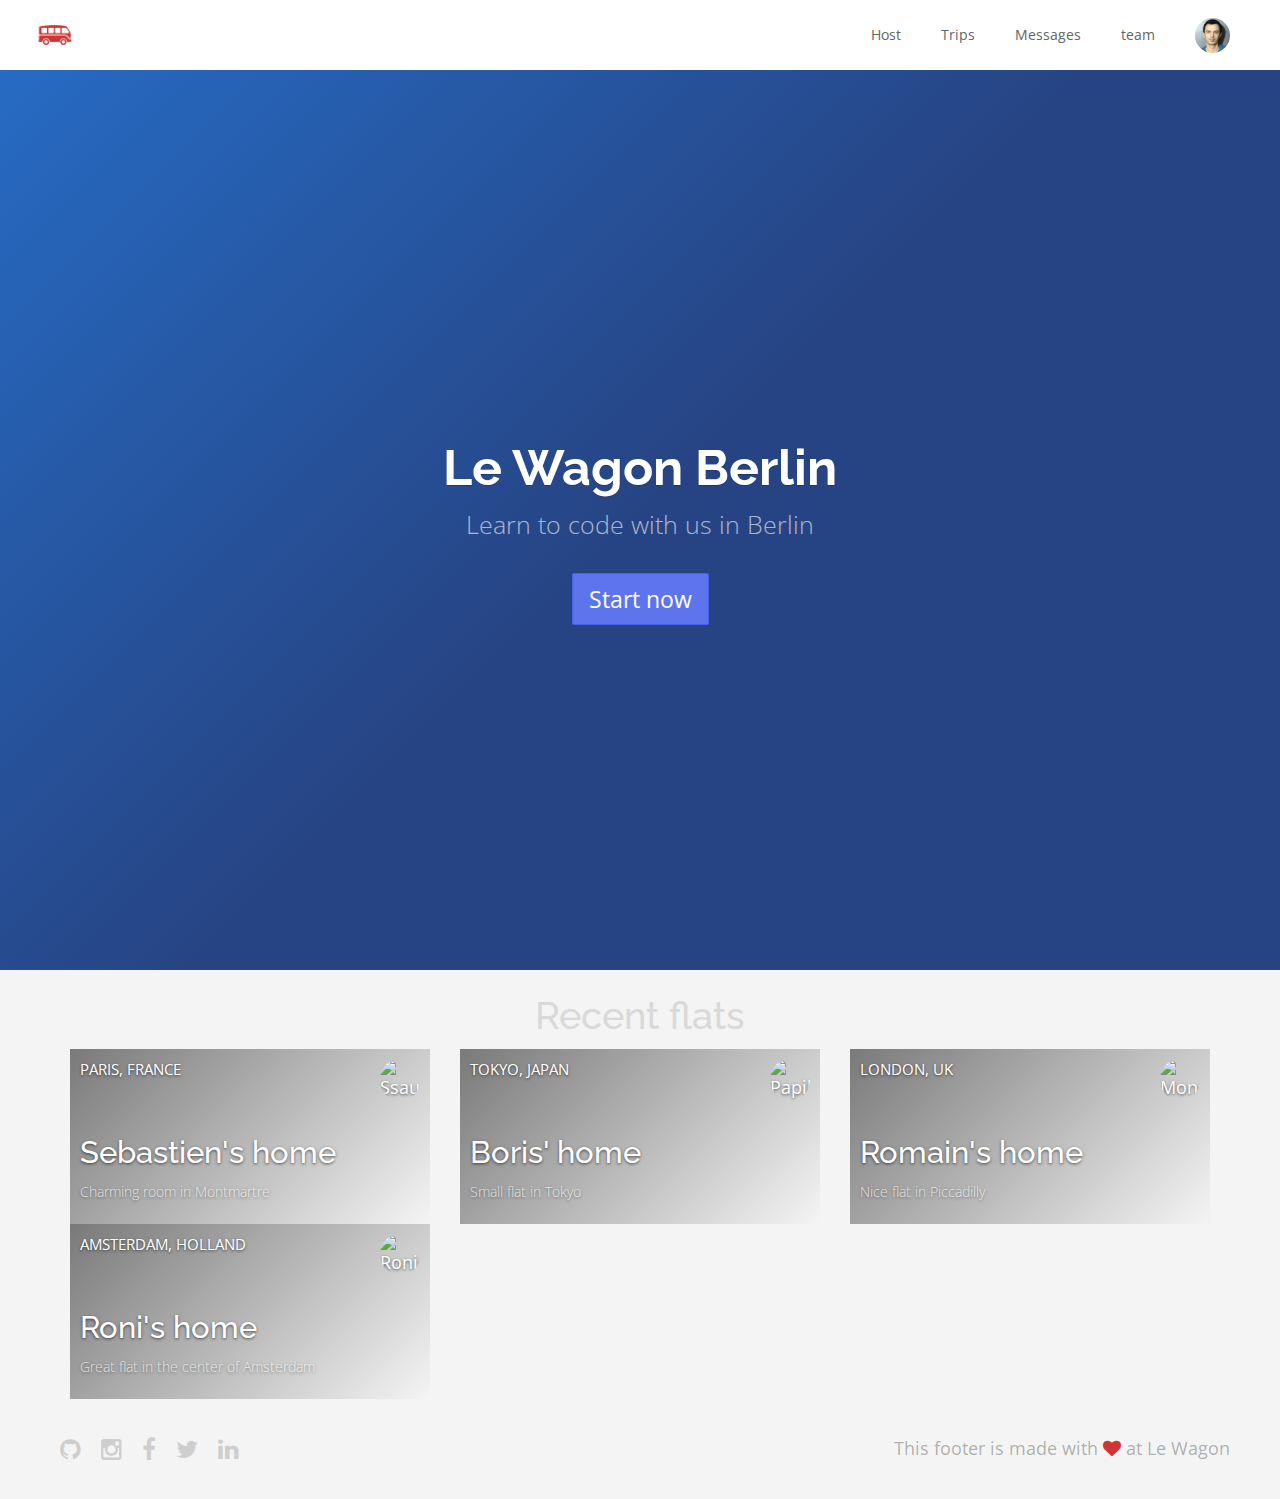
==== commit 68327f73: "Automated commit at 2017-11-13 15:44:44 UTC by middleman-deploy 2.0.0-alpha" ====
--- a/index.html
+++ b/index.html
@@ -25,7 +25,7 @@
     <a href="" class="navbar-wagon-item navbar-wagon-link">Host</a>
     <a href="" class="navbar-wagon-item navbar-wagon-link">Trips</a>
     <a href="" class="navbar-wagon-item navbar-wagon-link">Messages</a>
-    <a href="/team.html" class="navbar-wagon-item navbar-wagon-link">team</a>
+    <a href="./team.html" class="navbar-wagon-item navbar-wagon-link">team</a>
 
     <!-- Profile picture with dropdown list -->
     <div class="navbar-wagon-item">
@@ -63,60 +63,55 @@
 </div>
 
 
-<div class="container">
+<div class="container" id="home-flats">
+  <h2 class="text-center">Recent flats</h2>
   <div class="row">
-    <div class="col-xs-12 col-sm-6 col-md-3">
-      <div class="card" style="background-image: linear-gradient(rgba(0,0,0,0.3), rgba(0,0,0,0.2)), url('https://kitt.lewagon.com/placeholder/cities/shanghai');">
-  <div class="card-category">Popular</div>
-  <div class="card-description">
-    <h2>Le Wagon Shanghai</h2>
-    <p>Very cool city, the best</p>
-  </div>
-  <img class="card-user" src="https://kitt.lewagon.com/placeholder/users/tgenaitay">
-  <a class="card-link" href="#" ></a>
-</div>
-
-    </div>
-    <div class="col-xs-12 col-sm-6 col-md-3">
-      <div class="card" style="background-image: linear-gradient(rgba(0,0,0,0.3), rgba(0,0,0,0.2)), url('https://kitt.lewagon.com/placeholder/cities/shanghai');">
-  <div class="card-category">Popular</div>
-  <div class="card-description">
-    <h2>Le Wagon Shanghai</h2>
-    <p>Very cool city, the best</p>
-  </div>
-  <img class="card-user" src="https://kitt.lewagon.com/placeholder/users/tgenaitay">
-  <a class="card-link" href="#" ></a>
-</div>
-
-    </div>
-    <div class="col-xs-12 col-sm-6 col-md-3">
-      <div class="card" style="background-image: linear-gradient(rgba(0,0,0,0.3), rgba(0,0,0,0.2)), url('https://kitt.lewagon.com/placeholder/cities/shanghai');">
-  <div class="card-category">Popular</div>
-  <div class="card-description">
-    <h2>Le Wagon Shanghai</h2>
-    <p>Very cool city, the best</p>
-  </div>
-  <img class="card-user" src="https://kitt.lewagon.com/placeholder/users/tgenaitay">
-  <a class="card-link" href="#" ></a>
-</div>
-
-    </div>
-    <div class="col-xs-12 col-sm-6 col-md-3">
-      <div class="card" style="background-image: linear-gradient(rgba(0,0,0,0.3), rgba(0,0,0,0.2)), url('https://kitt.lewagon.com/placeholder/cities/shanghai');">
-  <div class="card-category">Popular</div>
-  <div class="card-description">
-    <h2>Le Wagon Shanghai</h2>
-    <p>Very cool city, the best</p>
-  </div>
-  <img class="card-user" src="https://kitt.lewagon.com/placeholder/users/tgenaitay">
-  <a class="card-link" href="#" ></a>
-</div>
-
-    </div>
+      <div class="col-xs-12 col-sm-6 col-md-4">
+        <div class="card" style="background-image: linear-gradient(-225deg, rgba(0,0,0,0.5) 0%, rgba(0,0,0,0) 100%), url('https://kitt.lewagon.com/placeholder/cities/paris');">
+          <div class="card-category">Paris, France</div>
+          <div class="card-description">
+            <h3>Sebastien's home</h3>
+            <p>Charming room in Montmartre</p>
+          </div>
+          <img src="https://kitt.lewagon.com/placeholder/users/ssaunier" class="card-user" alt="Ssaunier" />
+          <a href="flats/ssaunier.html" class="card-link"></a>
+        </div>
+      </div>
+      <div class="col-xs-12 col-sm-6 col-md-4">
+        <div class="card" style="background-image: linear-gradient(-225deg, rgba(0,0,0,0.5) 0%, rgba(0,0,0,0) 100%), url('https://kitt.lewagon.com/placeholder/cities/tokyo');">
+          <div class="card-category">Tokyo, Japan</div>
+          <div class="card-description">
+            <h3>Boris' home</h3>
+            <p>Small flat in Tokyo</p>
+          </div>
+          <img src="https://kitt.lewagon.com/placeholder/users/papillard" class="card-user" alt="Papillard" />
+          <a href="flats/papillard.html" class="card-link"></a>
+        </div>
+      </div>
+      <div class="col-xs-12 col-sm-6 col-md-4">
+        <div class="card" style="background-image: linear-gradient(-225deg, rgba(0,0,0,0.5) 0%, rgba(0,0,0,0) 100%), url('https://kitt.lewagon.com/placeholder/cities/london');">
+          <div class="card-category">London, UK</div>
+          <div class="card-description">
+            <h3>Romain's home</h3>
+            <p>Nice flat in Piccadilly</p>
+          </div>
+          <img src="https://kitt.lewagon.com/placeholder/users/monsieurpaillard" class="card-user" alt="Monsieurpaillard" />
+          <a href="flats/monsieurpaillard.html" class="card-link"></a>
+        </div>
+      </div>
+      <div class="col-xs-12 col-sm-6 col-md-4">
+        <div class="card" style="background-image: linear-gradient(-225deg, rgba(0,0,0,0.5) 0%, rgba(0,0,0,0) 100%), url('https://kitt.lewagon.com/placeholder/cities/amsterdam');">
+          <div class="card-category">Amsterdam, Holland</div>
+          <div class="card-description">
+            <h3>Roni's home</h3>
+            <p>Great flat in the center of Amsterdam</p>
+          </div>
+          <img src="https://kitt.lewagon.com/placeholder/users/RoniSharabi" class="card-user" alt="Ronisharabi" />
+          <a href="flats/RoniSharabi.html" class="card-link"></a>
+        </div>
+      </div>
   </div>
 </div>
-
-
 
     <div class="footer">
   <div class="footer-links">
